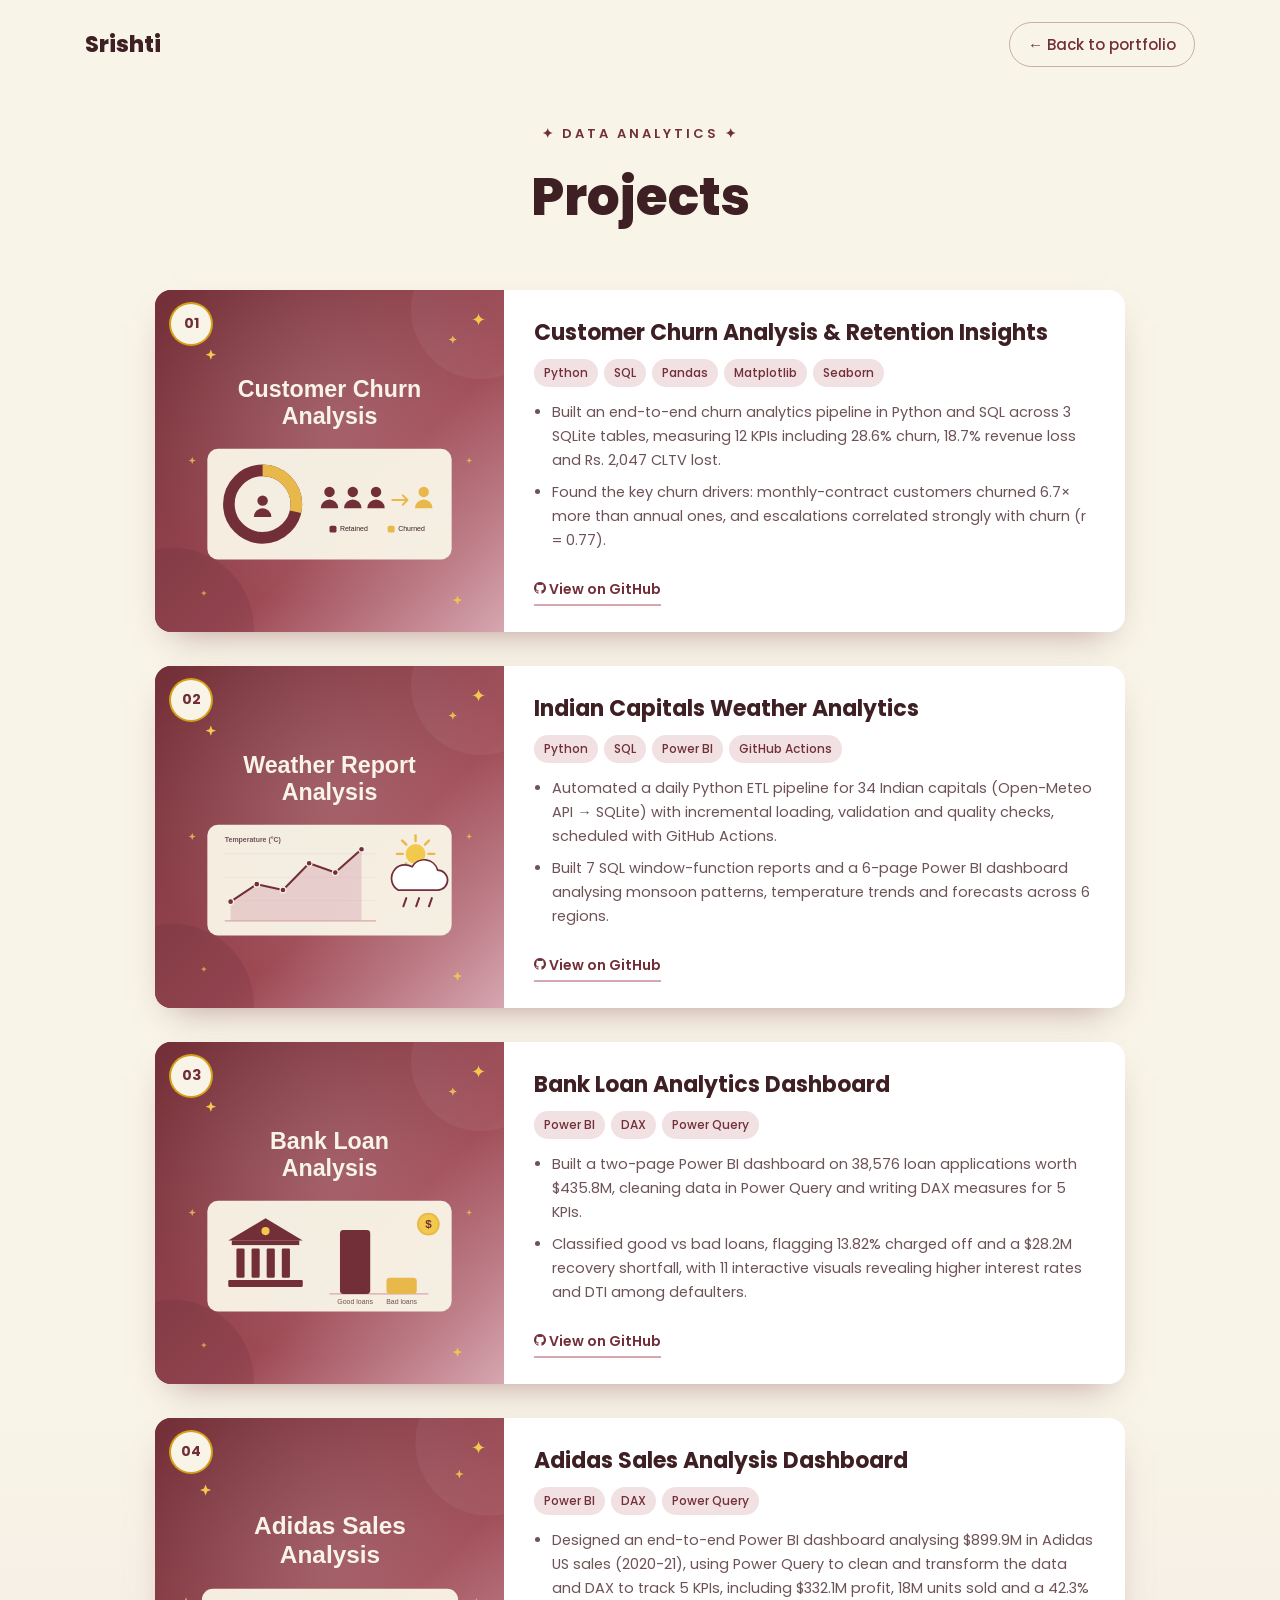
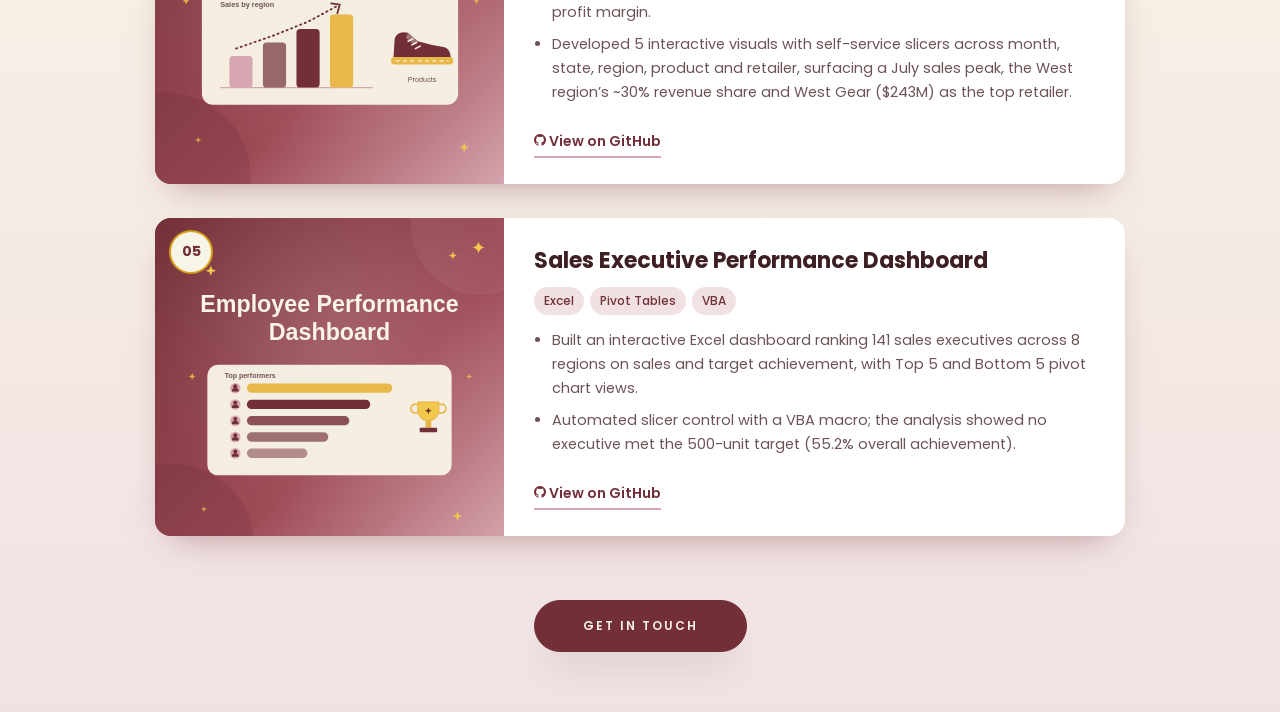
==== projects.html @ a978817a "Initial Commit" ====
<!DOCTYPE html>
<html lang="en">
  <head>
    <title>Projects | Srishti</title>
    <meta charset="utf-8">
    <meta name="viewport" content="width=device-width, initial-scale=1, shrink-to-fit=no">
    <link href="https://fonts.googleapis.com/css?family=Poppins:300,400,500,600,700,800" rel="stylesheet">
    <link rel="stylesheet" href="css/icomoon.css">
    <link rel="stylesheet" href="css/style.css">
    <link rel="stylesheet" href="css/projects.css">
  </head>
  <body>

    <!-- Arrival magic: a burgundy swirl that shrinks away as the page appears -->
    <div class="arrive-overlay" aria-hidden="true"><span>&#10022;</span></div>

    <header class="pj-header">
      <div class="container d-flex align-items-center justify-content-between">
        <a class="pj-brand" href="index.html">Srishti</a>
        <a class="pj-back" href="index.html#project-section">&larr; Back to portfolio</a>
      </div>
    </header>

    <main>
      <section class="pj-intro container text-center">
        <span class="pj-kicker">&#10022; Data Analytics &#10022;</span>
        <h1>Projects</h1>
      </section>

      <section class="pj-list container" aria-label="Projects">

        <!-- Project 1 -->
        <article class="pj-card">
          <div class="pj-media">
            <span class="pj-num">01</span>
            <img src="images/project-customer-churn-analysis.svg" alt="Customer Churn Analysis">
          </div>
          <div class="pj-body">
            <h2><a href="https://github.com/srishti-portfolio/churn-analysis" target="_blank" rel="noopener">Customer Churn Analysis &amp; Retention Insights</a></h2>
            <div class="pj-tags"><span>Python</span><span>SQL</span><span>Pandas</span><span>Matplotlib</span><span>Seaborn</span></div>
            <ul>
              <li>Built an end-to-end churn analytics pipeline in Python and SQL across 3 SQLite tables, measuring 12 KPIs including 28.6% churn, 18.7% revenue loss and Rs. 2,047 CLTV lost.</li>
              <li>Found the key churn drivers: monthly-contract customers churned 6.7&times; more than annual ones, and escalations correlated strongly with churn (r = 0.77).</li>
            </ul>
            <a class="pj-link" href="https://github.com/srishti-portfolio/churn-analysis" target="_blank" rel="noopener"><span class="icon-github"></span> View on GitHub</a>
          </div>
        </article>

        <!-- Project 2 -->
        <article class="pj-card">
          <div class="pj-media">
            <span class="pj-num">02</span>
            <img src="images/project-weather-report-analysis.svg" alt="Weather Report Analysis">
          </div>
          <div class="pj-body">
            <h2><a href="#" target="_blank" rel="noopener" data-todo-link>Indian Capitals Weather Analytics</a></h2>
            <div class="pj-tags"><span>Python</span><span>SQL</span><span>Power BI</span><span>GitHub Actions</span></div>
            <ul>
              <li>Automated a daily Python ETL pipeline for 34 Indian capitals (Open-Meteo API &rarr; SQLite) with incremental loading, validation and quality checks, scheduled with GitHub Actions.</li>
              <li>Built 7 SQL window-function reports and a 6-page Power BI dashboard analysing monsoon patterns, temperature trends and forecasts across 6 regions.</li>
            </ul>
            <a class="pj-link" href="https://github.com/srishti-portfolio/weather-analysis-dashboard" target="_blank" rel="noopener" data-todo-link><span class="icon-github"></span> View on GitHub</a>
          </div>
        </article>

        <!-- Project 3 -->
        <article class="pj-card">
          <div class="pj-media">
            <span class="pj-num">03</span>
            <img src="images/project-bank-loan-analysis.svg" alt="Bank Loan Analysis">
          </div>
          <div class="pj-body">
            <h2><a href="#" target="_blank" rel="noopener" data-todo-link>Bank Loan Analytics Dashboard</a></h2>
            <div class="pj-tags"><span>Power BI</span><span>DAX</span><span>Power Query</span></div>
            <ul>
              <li>Built a two-page Power BI dashboard on 38,576 loan applications worth $435.8M, cleaning data in Power Query and writing DAX measures for 5 KPIs.</li>
              <li>Classified good vs bad loans, flagging 13.82% charged off and a $28.2M recovery shortfall, with 11 interactive visuals revealing higher interest rates and DTI among defaulters.</li>
            </ul>
            <a class="pj-link" href="https://github.com/srishti-portfolio/bank-loan-analytics-dashboard" target="_blank" rel="noopener" data-todo-link><span class="icon-github"></span> View on GitHub</a>
          </div>
        </article>

        <!-- Project 4 -->
        <article class="pj-card">
          <div class="pj-media">
            <span class="pj-num">04</span>
            <img src="images/project-adidas-sales-analysis.svg" alt="Adidas Sales Analysis">
          </div>
          <div class="pj-body">
            <h2><a href="#" target="_blank" rel="noopener" data-todo-link>Adidas Sales Analysis Dashboard</a></h2>
            <div class="pj-tags"><span>Power BI</span><span>DAX</span><span>Power Query</span></div>
            <ul>
              <li>Designed an end-to-end Power BI dashboard analysing $899.9M in Adidas US sales (2020-21), using Power Query to clean and transform the data and DAX to track 5 KPIs, including $332.1M profit, 18M units sold and a 42.3% profit margin.</li>
              <li>Developed 5 interactive visuals with self-service slicers across month, state, region, product and retailer, surfacing a July sales peak, the West region’s ~30% revenue share and West Gear ($243M) as the top retailer.</li>
            </ul>
            <a class="pj-link" href="https://github.com/srishti-portfolio/adidas-sales-analysis-dashboard" target="_blank" rel="noopener" data-todo-link><span class="icon-github"></span> View on GitHub</a>
          </div>
        </article>

        <!-- Project 5 -->
        <article class="pj-card">
          <div class="pj-media">
            <span class="pj-num">05</span>
            <img src="images/project-employee-performance-analysis.svg" alt="Employee Performance Dashboard">
          </div>
          <div class="pj-body">
            <h2><a href="#" target="_blank" rel="noopener" data-todo-link>Sales Executive Performance Dashboard</a></h2>
            <div class="pj-tags"><span>Excel</span><span>Pivot Tables</span><span>VBA</span></div>
            <ul>
              <li>Built an interactive Excel dashboard ranking 141 sales executives across 8 regions on sales and target achievement, with Top 5 and Bottom 5 pivot chart views.</li>
              <li>Automated slicer control with a VBA macro; the analysis showed no executive met the 500-unit target (55.2% overall achievement).</li>
            </ul>
            <a class="pj-link" href="https://github.com/srishti-portfolio/hr-sales-analysis-dashboard" target="_blank" rel="noopener" data-todo-link><span class="icon-github"></span> View on GitHub</a>
          </div>
        </article>

      </section>

      <section class="pj-outro container text-center">
        <a class="btn btn-primary py-3 px-5" href="index.html#contact-section">Get in touch</a>
      </section>
    </main>

    <script src="js/witch-sparkles.js"></script>
    <script>
      document.querySelectorAll("[data-todo-link]").forEach(function (a) {
        a.addEventListener("click", function (e) {
          if (a.getAttribute("href") === "#") e.preventDefault();
        });
      });
    </script>
  </body>
</html>
---- css/icomoon.css ----
@font-face {
  font-family: 'icomoon';
  src:  url('../fonts/icomoon/icomoon.eot?6tt51o');
  src:  url('../fonts/icomoon/icomoon.eot?6tt51o#iefix') format('embedded-opentype'),
    url('../fonts/icomoon/icomoon.ttf?6tt51o') format('truetype'),
    url('../fonts/icomoon/icomoon.woff?6tt51o') format('woff'),
    url('../fonts/icomoon/icomoon.svg?6tt51o#icomoon') format('svg');
  font-weight: normal;
  font-style: normal;
}

[class^="icon-"], [class*=" icon-"] {
  /* use !important to prevent issues with browser extensions that change fonts */
  font-family: 'icomoon' !important;
  speak: none;
  font-style: normal;
  font-weight: normal;
  font-variant: normal;
  text-transform: none;
  line-height: 1;

  /* Better Font Rendering =========== */
  -webkit-font-smoothing: antialiased;
  -moz-osx-font-smoothing: grayscale;
}

.icon-asterisk:before {
  content: "\f069";
}
.icon-plus:before {
  content: "\f067";
}
.icon-question:before {
  content: "\f128";
}
.icon-minus:before {
  content: "\f068";
}
.icon-glass:before {
  content: "\f000";
}
.icon-music:before {
  content: "\f001";
}
.icon-search:before {
  content: "\f002";
}
.icon-envelope-o:before {
  content: "\f003";
}
.icon-heart:before {
  content: "\f004";
}
.icon-star:before {
  content: "\f005";
}
.icon-star-o:before {
  content: "\f006";
}
.icon-user:before {
  content: "\f007";
}
.icon-film:before {
  content: "\f008";
}
.icon-th-large:before {
  content: "\f009";
}
.icon-th:before {
  content: "\f00a";
}
.icon-th-list:before {
  content: "\f00b";
}
.icon-check:before {
  content: "\f00c";
}
.icon-close:before {
  content: "\f00d";
}
.icon-remove:before {
  content: "\f00d";
}
.icon-times:before {
  content: "\f00d";
}
.icon-search-plus:before {
  content: "\f00e";
}
.icon-search-minus:before {
  content: "\f010";
}
.icon-power-off:before {
  content: "\f011";
}
.icon-signal:before {
  content: "\f012";
}
.icon-cog:before {
  content: "\f013";
}
.icon-gear:before {
  content: "\f013";
}
.icon-trash-o:before {
  content: "\f014";
}
.icon-home:before {
  content: "\f015";
}
.icon-file-o:before {
  content: "\f016";
}
.icon-clock-o:before {
  content: "\f017";
}
.icon-road:before {
  content: "\f018";
}
.icon-download:before {
  content: "\f019";
}
.icon-arrow-circle-o-down:before {
  content: "\f01a";
}
.icon-arrow-circle-o-up:before {
  content: "\f01b";
}
.icon-inbox:before {
  content: "\f01c";
}
.icon-play-circle-o:before {
  content: "\f01d";
}
.icon-repeat:before {
  content: "\f01e";
}
.icon-rotate-right:before {
  content: "\f01e";
}
.icon-refresh:before {
  content: "\f021";
}
.icon-list-alt:before {
  content: "\f022";
}
.icon-lock:before {
  content: "\f023";
}
.icon-flag:before {
  content: "\f024";
}
.icon-headphones:before {
  content: "\f025";
}
.icon-volume-off:before {
  content: "\f026";
}
.icon-volume-down:before {
  content: "\f027";
}
.icon-volume-up:before {
  content: "\f028";
}
.icon-qrcode:before {
  content: "\f029";
}
.icon-barcode:before {
  content: "\f02a";
}
.icon-tag:before {
  content: "\f02b";
}
.icon-tags:before {
  content: "\f02c";
}
.icon-book:before {
  content: "\f02d";
}
.icon-bookmark:before {
  content: "\f02e";
}
.icon-print:before {
  content: "\f02f";
}
.icon-camera:before {
  content: "\f030";
}
.icon-font:before {
  content: "\f031";
}
.icon-bold:before {
  content: "\f032";
}
.icon-italic:before {
  content: "\f033";
}
.icon-text-height:before {
  content: "\f034";
}
.icon-text-width:before {
  content: "\f035";
}
.icon-align-left:before {
  content: "\f036";
}
.icon-align-center:before {
  content: "\f037";
}
.icon-align-right:before {
  content: "\f038";
}
.icon-align-justify:before {
  content: "\f039";
}
.icon-list:before {
  content: "\f03a";
}
.icon-dedent:before {
  content: "\f03b";
}
.icon-outdent:before {
  content: "\f03b";
}
.icon-indent:before {
  content: "\f03c";
}
.icon-video-camera:before {
  content: "\f03d";
}
.icon-image:before {
  content: "\f03e";
}
.icon-photo:before {
  content: "\f03e";
}
.icon-picture-o:before {
  content: "\f03e";
}
.icon-pencil:before {
  content: "\f040";
}
.icon-map-marker:before {
  content: "\f041";
}
.icon-adjust:before {
  content: "\f042";
}
.icon-tint:before {
  content: "\f043";
}
.icon-edit:before {
  content: "\f044";
}
.icon-pencil-square-o:before {
  content: "\f044";
}
.icon-share-square-o:before {
  content: "\f045";
}
.icon-check-square-o:before {
  content: "\f046";
}
.icon-arrows:before {
  content: "\f047";
}
.icon-step-backward:before {
  content: "\f048";
}
.icon-fast-backward:before {
  content: "\f049";
}
.icon-backward:before {
  content: "\f04a";
}
.icon-play:before {
  content: "\f04b";
}
.icon-pause:before {
  content: "\f04c";
}
.icon-stop:before {
  content: "\f04d";
}
.icon-forward:before {
  content: "\f04e";
}
.icon-fast-forward:before {
  content: "\f050";
}
.icon-step-forward:before {
  content: "\f051";
}
.icon-eject:before {
  content: "\f052";
}
.icon-chevron-left:before {
  content: "\f053";
}
.icon-chevron-right:before {
  content: "\f054";
}
.icon-plus-circle:before {
  content: "\f055";
}
.icon-minus-circle:before {
  content: "\f056";
}
.icon-times-circle:before {
  content: "\f057";
}
.icon-check-circle:before {
  content: "\f058";
}
.icon-question-circle:before {
  content: "\f059";
}
.icon-info-circle:before {
  content: "\f05a";
}
.icon-crosshairs:before {
  content: "\f05b";
}
.icon-times-circle-o:before {
  content: "\f05c";
}
.icon-check-circle-o:before {
  content: "\f05d";
}
.icon-ban:before {
  content: "\f05e";
}
.icon-arrow-left:before {
  content: "\f060";
}
.icon-arrow-right:before {
  content: "\f061";
}
.icon-arrow-up:before {
  content: "\f062";
}
.icon-arrow-down:before {
  content: "\f063";
}
.icon-mail-forward:before {
  content: "\f064";
}
.icon-share:before {
  content: "\f064";
}
.icon-expand:before {
  content: "\f065";
}
.icon-compress:before {
  content: "\f066";
}
.icon-exclamation-circle:before {
  content: "\f06a";
}
.icon-gift:before {
  content: "\f06b";
}
.icon-leaf:before {
  content: "\f06c";
}
.icon-fire:before {
  content: "\f06d";
}
.icon-eye:before {
  content: "\f06e";
}
.icon-eye-slash:before {
  content: "\f070";
}
.icon-exclamation-triangle:before {
  content: "\f071";
}
.icon-warning:before {
  content: "\f071";
}
.icon-plane:before {
  content: "\f072";
}
.icon-calendar:before {
  content: "\f073";
}
.icon-random:before {
  content: "\f074";
}
.icon-comment:before {
  content: "\f075";
}
.icon-magnet:before {
  content: "\f076";
}
.icon-chevron-up:before {
  content: "\f077";
}
.icon-chevron-down:before {
  content: "\f078";
}
.icon-retweet:before {
  content: "\f079";
}
.icon-shopping-cart:before {
  content: "\f07a";
}
.icon-folder:before {
  content: "\f07b";
}
.icon-folder-open:before {
  content: "\f07c";
}
.icon-arrows-v:before {
  content: "\f07d";
}
.icon-arrows-h:before {
  content: "\f07e";
}
.icon-bar-chart:before {
  content: "\f080";
}
.icon-bar-chart-o:before {
  content: "\f080";
}
.icon-twitter-square:before {
  content: "\f081";
}
.icon-facebook-square:before {
  content: "\f082";
}
.icon-camera-retro:before {
  content: "\f083";
}
.icon-key:before {
  content: "\f084";
}
.icon-cogs:before {
  content: "\f085";
}
.icon-gears:before {
  content: "\f085";
}
.icon-comments:before {
  content: "\f086";
}
.icon-thumbs-o-up:before {
  content: "\f087";
}
.icon-thumbs-o-down:before {
  content: "\f088";
}
.icon-star-half:before {
  content: "\f089";
}
.icon-heart-o:before {
  content: "\f08a";
}
.icon-sign-out:before {
  content: "\f08b";
}
.icon-linkedin-square:before {
  content: "\f08c";
}
.icon-thumb-tack:before {
  content: "\f08d";
}
.icon-external-link:before {
  content: "\f08e";
}
.icon-sign-in:before {
  content: "\f090";
}
.icon-trophy:before {
  content: "\f091";
}
.icon-github-square:before {
  content: "\f092";
}
.icon-upload:before {
  content: "\f093";
}
.icon-lemon-o:before {
  content: "\f094";
}
.icon-phone:before {
  content: "\f095";
}
.icon-square-o:before {
  content: "\f096";
}
.icon-bookmark-o:before {
  content: "\f097";
}
.icon-phone-square:before {
  content: "\f098";
}
.icon-twitter:before {
  content: "\f099";
}
.icon-facebook:before {
  content: "\f09a";
}
.icon-facebook-f:before {
  content: "\f09a";
}
.icon-github:before {
  content: "\f09b";
}
.icon-unlock:before {
  content: "\f09c";
}
.icon-credit-card:before {
  content: "\f09d";
}
.icon-feed:before {
  content: "\f09e";
}
.icon-rss:before {
  content: "\f09e";
}
.icon-hdd-o:before {
  content: "\f0a0";
}
.icon-bullhorn:before {
  content: "\f0a1";
}
.icon-bell-o:before {
  content: "\f0a2";
}
.icon-certificate:before {
  content: "\f0a3";
}
.icon-hand-o-right:before {
  content: "\f0a4";
}
.icon-hand-o-left:before {
  content: "\f0a5";
}
.icon-hand-o-up:before {
  content: "\f0a6";
}
.icon-hand-o-down:before {
  content: "\f0a7";
}
.icon-arrow-circle-left:before {
  content: "\f0a8";
}
.icon-arrow-circle-right:before {
  content: "\f0a9";
}
.icon-arrow-circle-up:before {
  content: "\f0aa";
}
.icon-arrow-circle-down:before {
  content: "\f0ab";
}
.icon-globe:before {
  content: "\f0ac";
}
.icon-wrench:before {
  content: "\f0ad";
}
.icon-tasks:before {
  content: "\f0ae";
}
.icon-filter:before {
  content: "\f0b0";
}
.icon-briefcase:before {
  content: "\f0b1";
}
.icon-arrows-alt:before {
  content: "\f0b2";
}
.icon-group:before {
  content: "\f0c0";
}
.icon-users:before {
  content: "\f0c0";
}
.icon-chain:before {
  content: "\f0c1";
}
.icon-link:before {
  content: "\f0c1";
}
.icon-cloud:before {
  content: "\f0c2";
}
.icon-flask:before {
  content: "\f0c3";
}
.icon-cut:before {
  content: "\f0c4";
}
.icon-scissors:before {
  content: "\f0c4";
}
.icon-copy:before {
  content: "\f0c5";
}
.icon-files-o:before {
  content: "\f0c5";
}
.icon-paperclip:before {
  content: "\f0c6";
}
.icon-floppy-o:before {
  content: "\f0c7";
}
.icon-save:before {
  content: "\f0c7";
}
.icon-square:before {
  content: "\f0c8";
}
.icon-bars:before {
  content: "\f0c9";
}
.icon-navicon:before {
  content: "\f0c9";
}
.icon-reorder:before {
  content: "\f0c9";
}
.icon-list-ul:before {
  content: "\f0ca";
}
.icon-list-ol:before {
  content: "\f0cb";
}
.icon-strikethrough:before {
  content: "\f0cc";
}
.icon-underline:before {
  content: "\f0cd";
}
.icon-table:before {
  content: "\f0ce";
}
.icon-magic:before {
  content: "\f0d0";
}
.icon-truck:before {
  content: "\f0d1";
}
.icon-pinterest:before {
  content: "\f0d2";
}
.icon-pinterest-square:before {
  content: "\f0d3";
}
.icon-google-plus-square:before {
  content: "\f0d4";
}
.icon-google-plus:before {
  content: "\f0d5";
}
.icon-money:before {
  content: "\f0d6";
}
.icon-caret-down:before {
  content: "\f0d7";
}
.icon-caret-up:before {
  content: "\f0d8";
}
.icon-caret-left:before {
  content: "\f0d9";
}
.icon-caret-right:before {
  content: "\f0da";
}
.icon-columns:before {
  content: "\f0db";
}
.icon-sort:before {
  content: "\f0dc";
}
.icon-unsorted:before {
  content: "\f0dc";
}
.icon-sort-desc:before {
  content: "\f0dd";
}
.icon-sort-down:before {
  content: "\f0dd";
}
.icon-sort-asc:before {
  content: "\f0de";
}
.icon-sort-up:before {
  content: "\f0de";
}
.icon-envelope:before {
  content: "\f0e0";
}
.icon-linkedin:before {
  content: "\f0e1";
}
.icon-rotate-left:before {
  content: "\f0e2";
}
.icon-undo:before {
  content: "\f0e2";
}
.icon-gavel:before {
  content: "\f0e3";
}
.icon-legal:before {
  content: "\f0e3";
}
.icon-dashboard:before {
  content: "\f0e4";
}
.icon-tachometer:before {
  content: "\f0e4";
}
.icon-comment-o:before {
  content: "\f0e5";
}
.icon-comments-o:before {
  content: "\f0e6";
}
.icon-bolt:before {
  content: "\f0e7";
}
.icon-flash:before {
  content: "\f0e7";
}
.icon-sitemap:before {
  content: "\f0e8";
}
.icon-umbrella:before {
  content: "\f0e9";
}
.icon-clipboard:before {
  content: "\f0ea";
}
.icon-paste:before {
  content: "\f0ea";
}
.icon-lightbulb-o:before {
  content: "\f0eb";
}
.icon-exchange:before {
  content: "\f0ec";
}
.icon-cloud-download:before {
  content: "\f0ed";
}
.icon-cloud-upload:before {
  content: "\f0ee";
}
.icon-user-md:before {
  content: "\f0f0";
}
.icon-stethoscope:before {
  content: "\f0f1";
}
.icon-suitcase:before {
  content: "\f0f2";
}
.icon-bell:before {
  content: "\f0f3";
}
.icon-coffee:before {
  content: "\f0f4";
}
.icon-cutlery:before {
  content: "\f0f5";
}
.icon-file-text-o:before {
  content: "\f0f6";
}
.icon-building-o:before {
  content: "\f0f7";
}
.icon-hospital-o:before {
  content: "\f0f8";
}
.icon-ambulance:before {
  content: "\f0f9";
}
.icon-medkit:before {
  content: "\f0fa";
}
.icon-fighter-jet:before {
  content: "\f0fb";
}
.icon-beer:before {
  content: "\f0fc";
}
.icon-h-square:before {
  content: "\f0fd";
}
.icon-plus-square:before {
  content: "\f0fe";
}
.icon-angle-double-left:before {
  content: "\f100";
}
.icon-angle-double-right:before {
  content: "\f101";
}
.icon-angle-double-up:before {
  content: "\f102";
}
.icon-angle-double-down:before {
  content: "\f103";
}
.icon-angle-left:before {
  content: "\f104";
}
.icon-angle-right:before {
  content: "\f105";
}
.icon-angle-up:before {
  content: "\f106";
}
.icon-angle-down:before {
  content: "\f107";
}
.icon-desktop:before {
  content: "\f108";
}
.icon-laptop:before {
  content: "\f109";
}
.icon-tablet:before {
  content: "\f10a";
}
.icon-mobile:before {
  content: "\f10b";
}
.icon-mobile-phone:before {
  content: "\f10b";
}
.icon-circle-o:before {
  content: "\f10c";
}
.icon-quote-left:before {
  content: "\f10d";
}
.icon-quote-right:before {
  content: "\f10e";
}
.icon-spinner:before {
  content: "\f110";
}
.icon-circle:before {
  content: "\f111";
}
.icon-mail-reply:before {
  content: "\f112";
}
.icon-reply:before {
  content: "\f112";
}
.icon-github-alt:before {
  content: "\f113";
}
.icon-folder-o:before {
  content: "\f114";
}
.icon-folder-open-o:before {
  content: "\f115";
}
.icon-smile-o:before {
  content: "\f118";
}
.icon-frown-o:before {
  content: "\f119";
}
.icon-meh-o:before {
  content: "\f11a";
}
.icon-gamepad:before {
  content: "\f11b";
}
.icon-keyboard-o:before {
  content: "\f11c";
}
.icon-flag-o:before {
  content: "\f11d";
}
.icon-flag-checkered:before {
  content: "\f11e";
}
.icon-terminal:before {
  content: "\f120";
}
.icon-code:before {
  content: "\f121";
}
.icon-mail-reply-all:before {
  content: "\f122";
}
.icon-reply-all:before {
  content: "\f122";
}
.icon-star-half-empty:before {
  content: "\f123";
}
.icon-star-half-full:before {
  content: "\f123";
}
.icon-star-half-o:before {
  content: "\f123";
}
.icon-location-arrow:before {
  content: "\f124";
}
.icon-crop:before {
  content: "\f125";
}
.icon-code-fork:before {
  content: "\f126";
}
.icon-chain-broken:before {
  content: "\f127";
}
.icon-unlink:before {
  content: "\f127";
}
.icon-info:before {
  content: "\f129";
}
.icon-exclamation:before {
  content: "\f12a";
}
.icon-superscript:before {
  content: "\f12b";
}
.icon-subscript:before {
  content: "\f12c";
}
.icon-eraser:before {
  content: "\f12d";
}
.icon-puzzle-piece:before {
  content: "\f12e";
}
.icon-microphone:before {
  content: "\f130";
}
.icon-microphone-slash:before {
  content: "\f131";
}
.icon-shield:before {
  content: "\f132";
}
.icon-calendar-o:before {
  content: "\f133";
}
.icon-fire-extinguisher:before {
  content: "\f134";
}
.icon-rocket:before {
  content: "\f135";
}
.icon-maxcdn:before {
  content: "\f136";
}
.icon-chevron-circle-left:before {
  content: "\f137";
}
.icon-chevron-circle-right:before {
  content: "\f138";
}
.icon-chevron-circle-up:before {
  content: "\f139";
}
.icon-chevron-circle-down:before {
  content: "\f13a";
}
.icon-html5:before {
  content: "\f13b";
}
.icon-css3:before {
  content: "\f13c";
}
.icon-anchor:before {
  content: "\f13d";
}
.icon-unlock-alt:before {
  content: "\f13e";
}
.icon-bullseye:before {
  content: "\f140";
}
.icon-ellipsis-h:before {
  content: "\f141";
}
.icon-ellipsis-v:before {
  content: "\f142";
}
.icon-rss-square:before {
  content: "\f143";
}
.icon-play-circle:before {
  content: "\f144";
}
.icon-ticket:before {
  content: "\f145";
}
.icon-minus-square:before {
  content: "\f146";
}
.icon-minus-square-o:before {
  content: "\f147";
}
.icon-level-up:before {
  content: "\f148";
}
.icon-level-down:before {
  content: "\f149";
}
.icon-check-square:before {
  content: "\f14a";
}
.icon-pencil-square:before {
  content: "\f14b";
}
.icon-external-link-square:before {
  content: "\f14c";
}
.icon-share-square:before {
  content: "\f14d";
}
.icon-compass:before {
  content: "\f14e";
}
.icon-caret-square-o-down:before {
  content: "\f150";
}
.icon-toggle-down:before {
  content: "\f150";
}
.icon-caret-square-o-up:before {
  content: "\f151";
}
.icon-toggle-up:before {
  content: "\f151";
}
.icon-caret-square-o-right:before {
  content: "\f152";
}
.icon-toggle-right:before {
  content: "\f152";
}
.icon-eur:before {
  content: "\f153";
}
.icon-euro:before {
  content: "\f153";
}
.icon-gbp:before {
  content: "\f154";
}
.icon-dollar:before {
  content: "\f155";
}
.icon-usd:before {
  content: "\f155";
}
.icon-inr:before {
  content: "\f156";
}
.icon-rupee:before {
  content: "\f156";
}
.icon-cny:before {
  content: "\f157";
}
.icon-jpy:before {
  content: "\f157";
}
.icon-rmb:before {
  content: "\f157";
}
.icon-yen:before {
  content: "\f157";
}
.icon-rouble:before {
  content: "\f158";
}
.icon-rub:before {
  content: "\f158";
}
.icon-ruble:before {
  content: "\f158";
}
.icon-krw:before {
  content: "\f159";
}
.icon-won:before {
  content: "\f159";
}
.icon-bitcoin:before {
  content: "\f15a";
}
.icon-btc:before {
  content: "\f15a";
}
.icon-file:before {
  content: "\f15b";
}
.icon-file-text:before {
  content: "\f15c";
}
.icon-sort-alpha-asc:before {
  content: "\f15d";
}
.icon-sort-alpha-desc:before {
  content: "\f15e";
}
.icon-sort-amount-asc:before {
  content: "\f160";
}
.icon-sort-amount-desc:before {
  content: "\f161";
}
.icon-sort-numeric-asc:before {
  content: "\f162";
}
.icon-sort-numeric-desc:before {
  content: "\f163";
}
.icon-thumbs-up:before {
  content: "\f164";
}
.icon-thumbs-down:before {
  content: "\f165";
}
.icon-youtube-square:before {
  content: "\f166";
}
.icon-youtube:before {
  content: "\f167";
}
.icon-xing:before {
  content: "\f168";
}
.icon-xing-square:before {
  content: "\f169";
}
.icon-youtube-play:before {
  content: "\f16a";
}
.icon-dropbox:before {
  content: "\f16b";
}
.icon-stack-overflow:before {
  content: "\f16c";
}
.icon-instagram:before {
  content: "\f16d";
}
.icon-flickr:before {
  content: "\f16e";
}
.icon-adn:before {
  content: "\f170";
}
.icon-bitbucket:before {
  content: "\f171";
}
.icon-bitbucket-square:before {
  content: "\f172";
}
.icon-tumblr:before {
  content: "\f173";
}
.icon-tumblr-square:before {
  content: "\f174";
}
.icon-long-arrow-down:before {
  content: "\f175";
}
.icon-long-arrow-up:before {
  content: "\f176";
}
.icon-long-arrow-left:before {
  content: "\f177";
}
.icon-long-arrow-right:before {
  content: "\f178";
}
.icon-apple:before {
  content: "\f179";
}
.icon-windows:before {
  content: "\f17a";
}
.icon-android:before {
  content: "\f17b";
}
.icon-linux:before {
  content: "\f17c";
}
.icon-dribbble:before {
  content: "\f17d";
}
.icon-skype:before {
  content: "\f17e";
}
.icon-foursquare:before {
  content: "\f180";
}
.icon-trello:before {
  content: "\f181";
}
.icon-female:before {
  content: "\f182";
}
.icon-male:before {
  content: "\f183";
}
.icon-gittip:before {
  content: "\f184";
}
.icon-gratipay:before {
  content: "\f184";
}
.icon-sun-o:before {
  content: "\f185";
}
.icon-moon-o:before {
  content: "\f186";
}
.icon-archive:before {
  content: "\f187";
}
.icon-bug:before {
  content: "\f188";
}
.icon-vk:before {
  content: "\f189";
}
.icon-weibo:before {
  content: "\f18a";
}
.icon-renren:before {
  content: "\f18b";
}
.icon-pagelines:before {
  content: "\f18c";
}
.icon-stack-exchange:before {
  content: "\f18d";
}
.icon-arrow-circle-o-right:before {
  content: "\f18e";
}
.icon-arrow-circle-o-left:before {
  content: "\f190";
}
.icon-caret-square-o-left:before {
  content: "\f191";
}
.icon-toggle-left:before {
  content: "\f191";
}
.icon-dot-circle-o:before {
  content: "\f192";
}
.icon-wheelchair:before {
  content: "\f193";
}
.icon-vimeo-square:before {
  content: "\f194";
}
.icon-try:before {
  content: "\f195";
}
.icon-turkish-lira:before {
  content: "\f195";
}
.icon-plus-square-o:before {
  content: "\f196";
}
.icon-space-shuttle:before {
  content: "\f197";
}
.icon-slack:before {
  content: "\f198";
}
.icon-envelope-square:before {
  content: "\f199";
}
.icon-wordpress:before {
  content: "\f19a";
}
.icon-openid:before {
  content: "\f19b";
}
.icon-bank:before {
  content: "\f19c";
}
.icon-institution:before {
  content: "\f19c";
}
.icon-university:before {
  content: "\f19c";
}
.icon-graduation-cap:before {
  content: "\f19d";
}
.icon-mortar-board:before {
  content: "\f19d";
}
.icon-yahoo:before {
  content: "\f19e";
}
.icon-google:before {
  content: "\f1a0";
}
.icon-reddit:before {
  content: "\f1a1";
}
.icon-reddit-square:before {
  content: "\f1a2";
}
.icon-stumbleupon-circle:before {
  content: "\f1a3";
}
.icon-stumbleupon:before {
  content: "\f1a4";
}
.icon-delicious:before {
  content: "\f1a5";
}
.icon-digg:before {
  content: "\f1a6";
}
.icon-pied-piper-pp:before {
  content: "\f1a7";
}
.icon-pied-piper-alt:before {
  content: "\f1a8";
}
.icon-drupal:before {
  content: "\f1a9";
}
.icon-joomla:before {
  content: "\f1aa";
}
.icon-language:before {
  content: "\f1ab";
}
.icon-fax:before {
  content: "\f1ac";
}
.icon-building:before {
  content: "\f1ad";
}
.icon-child:before {
  content: "\f1ae";
}
.icon-paw:before {
  content: "\f1b0";
}
.icon-spoon:before {
  content: "\f1b1";
}
.icon-cube:before {
  content: "\f1b2";
}
.icon-cubes:before {
  content: "\f1b3";
}
.icon-behance:before {
  content: "\f1b4";
}
.icon-behance-square:before {
  content: "\f1b5";
}
.icon-steam:before {
  content: "\f1b6";
}
.icon-steam-square:before {
  content: "\f1b7";
}
.icon-recycle:before {
  content: "\f1b8";
}
.icon-automobile:before {
  content: "\f1b9";
}
.icon-car:before {
  content: "\f1b9";
}
.icon-cab:before {
  content: "\f1ba";
}
.icon-taxi:before {
  content: "\f1ba";
}
.icon-tree:before {
  content: "\f1bb";
}
.icon-spotify:before {
  content: "\f1bc";
}
.icon-deviantart:before {
  content: "\f1bd";
}
.icon-soundcloud:before {
  content: "\f1be";
}
.icon-database:before {
  content: "\f1c0";
}
.icon-file-pdf-o:before {
  content: "\f1c1";
}
.icon-file-word-o:before {
  content: "\f1c2";
}
.icon-file-excel-o:before {
  content: "\f1c3";
}
.icon-file-powerpoint-o:before {
  content: "\f1c4";
}
.icon-file-image-o:before {
  content: "\f1c5";
}
.icon-file-photo-o:before {
  content: "\f1c5";
}
.icon-file-picture-o:before {
  content: "\f1c5";
}
.icon-file-archive-o:before {
  content: "\f1c6";
}
.icon-file-zip-o:before {
  content: "\f1c6";
}
.icon-file-audio-o:before {
  content: "\f1c7";
}
.icon-file-sound-o:before {
  content: "\f1c7";
}
.icon-file-movie-o:before {
  content: "\f1c8";
}
.icon-file-video-o:before {
  content: "\f1c8";
}
.icon-file-code-o:before {
  content: "\f1c9";
}
.icon-vine:before {
  content: "\f1ca";
}
.icon-codepen:before {
  content: "\f1cb";
}
.icon-jsfiddle:before {
  content: "\f1cc";
}
.icon-life-bouy:before {
  content: "\f1cd";
}
.icon-life-buoy:before {
  content: "\f1cd";
}
.icon-life-ring:before {
  content: "\f1cd";
}
.icon-life-saver:before {
  content: "\f1cd";
}
.icon-support:before {
  content: "\f1cd";
}
.icon-circle-o-notch:before {
  content: "\f1ce";
}
.icon-ra:before {
  content: "\f1d0";
}
.icon-rebel:before {
  content: "\f1d0";
}
.icon-resistance:before {
  content: "\f1d0";
}
.icon-empire:before {
  content: "\f1d1";
}
.icon-ge:before {
  content: "\f1d1";
}
.icon-git-square:before {
  content: "\f1d2";
}
.icon-git:before {
  content: "\f1d3";
}
.icon-hacker-news:before {
  content: "\f1d4";
}
.icon-y-combinator-square:before {
  content: "\f1d4";
}
.icon-yc-square:before {
  content: "\f1d4";
}
.icon-tencent-weibo:before {
  content: "\f1d5";
}
.icon-qq:before {
  content: "\f1d6";
}
.icon-wechat:before {
  content: "\f1d7";
}
.icon-weixin:before {
  content: "\f1d7";
}
.icon-paper-plane:before {
  content: "\f1d8";
}
.icon-send:before {
  content: "\f1d8";
}
.icon-paper-plane-o:before {
  content: "\f1d9";
}
.icon-send-o:before {
  content: "\f1d9";
}
.icon-history:before {
  content: "\f1da";
}
.icon-circle-thin:before {
  content: "\f1db";
}
.icon-header:before {
  content: "\f1dc";
}
.icon-paragraph:before {
  content: "\f1dd";
}
.icon-sliders:before {
  content: "\f1de";
}
.icon-share-alt:before {
  content: "\f1e0";
}
.icon-share-alt-square:before {
  content: "\f1e1";
}
.icon-bomb:before {
  content: "\f1e2";
}
.icon-futbol-o:before {
  content: "\f1e3";
}
.icon-soccer-ball-o:before {
  content: "\f1e3";
}
.icon-tty:before {
  content: "\f1e4";
}
.icon-binoculars:before {
  content: "\f1e5";
}
.icon-plug:before {
  content: "\f1e6";
}
.icon-slideshare:before {
  content: "\f1e7";
}
.icon-twitch:before {
  content: "\f1e8";
}
.icon-yelp:before {
  content: "\f1e9";
}
.icon-newspaper-o:before {
  content: "\f1ea";
}
.icon-wifi:before {
  content: "\f1eb";
}
.icon-calculator:before {
  content: "\f1ec";
}
.icon-paypal:before {
  content: "\f1ed";
}
.icon-google-wallet:before {
  content: "\f1ee";
}
.icon-cc-visa:before {
  content: "\f1f0";
}
.icon-cc-mastercard:before {
  content: "\f1f1";
}
.icon-cc-discover:before {
  content: "\f1f2";
}
.icon-cc-amex:before {
  content: "\f1f3";
}
.icon-cc-paypal:before {
  content: "\f1f4";
}
.icon-cc-stripe:before {
  content: "\f1f5";
}
.icon-bell-slash:before {
  content: "\f1f6";
}
.icon-bell-slash-o:before {
  content: "\f1f7";
}
.icon-trash:before {
  content: "\f1f8";
}
.icon-copyright:before {
  content: "\f1f9";
}
.icon-at:before {
  content: "\f1fa";
}
.icon-eyedropper:before {
  content: "\f1fb";
}
.icon-paint-brush:before {
  content: "\f1fc";
}
.icon-birthday-cake:before {
  content: "\f1fd";
}
.icon-area-chart:before {
  content: "\f1fe";
}
.icon-pie-chart:before {
  content: "\f200";
}
.icon-line-chart:before {
  content: "\f201";
}
.icon-lastfm:before {
  content: "\f202";
}
.icon-lastfm-square:before {
  content: "\f203";
}
.icon-toggle-off:before {
  content: "\f204";
}
.icon-toggle-on:before {
  content: "\f205";
}
.icon-bicycle:before {
  content: "\f206";
}
.icon-bus:before {
  content: "\f207";
}
.icon-ioxhost:before {
  content: "\f208";
}
.icon-angellist:before {
  content: "\f209";
}
.icon-cc:before {
  content: "\f20a";
}
.icon-ils:before {
  content: "\f20b";
}
.icon-shekel:before {
  content: "\f20b";
}
.icon-sheqel:before {
  content: "\f20b";
}
.icon-meanpath:before {
  content: "\f20c";
}
.icon-buysellads:before {
  content: "\f20d";
}
.icon-connectdevelop:before {
  content: "\f20e";
}
.icon-dashcube:before {
  content: "\f210";
}
.icon-forumbee:before {
  content: "\f211";
}
.icon-leanpub:before {
  content: "\f212";
}
.icon-sellsy:before {
  content: "\f213";
}
.icon-shirtsinbulk:before {
  content: "\f214";
}
.icon-simplybuilt:before {
  content: "\f215";
}
.icon-skyatlas:before {
  content: "\f216";
}
.icon-cart-plus:before {
  content: "\f217";
}
.icon-cart-arrow-down:before {
  content: "\f218";
}
.icon-diamond:before {
  content: "\f219";
}
.icon-ship:before {
  content: "\f21a";
}
.icon-user-secret:before {
  content: "\f21b";
}
.icon-motorcycle:before {
  content: "\f21c";
}
.icon-street-view:before {
  content: "\f21d";
}
.icon-heartbeat:before {
  content: "\f21e";
}
.icon-venus:before {
  content: "\f221";
}
.icon-mars:before {
  content: "\f222";
}
.icon-mercury:before {
  content: "\f223";
}
.icon-intersex:before {
  content: "\f224";
}
.icon-transgender:before {
  content: "\f224";
}
.icon-transgender-alt:before {
  content: "\f225";
}
.icon-venus-double:before {
  content: "\f226";
}
.icon-mars-double:before {
  content: "\f227";
}
.icon-venus-mars:before {
  content: "\f228";
}
.icon-mars-stroke:before {
  content: "\f229";
}
.icon-mars-stroke-v:before {
  content: "\f22a";
}
.icon-mars-stroke-h:before {
  content: "\f22b";
}
.icon-neuter:before {
  content: "\f22c";
}
.icon-genderless:before {
  content: "\f22d";
}
.icon-facebook-official:before {
  content: "\f230";
}
.icon-pinterest-p:before {
  content: "\f231";
}
.icon-whatsapp:before {
  content: "\f232";
}
.icon-server:before {
  content: "\f233";
}
.icon-user-plus:before {
  content: "\f234";
}
.icon-user-times:before {
  content: "\f235";
}
.icon-bed:before {
  content: "\f236";
}
.icon-hotel:before {
  content: "\f236";
}
.icon-viacoin:before {
  content: "\f237";
}
.icon-train:before {
  content: "\f238";
}
.icon-subway:before {
  content: "\f239";
}
.icon-medium:before {
  content: "\f23a";
}
.icon-y-combinator:before {
  content: "\f23b";
}
.icon-yc:before {
  content: "\f23b";
}
.icon-optin-monster:before {
  content: "\f23c";
}
.icon-opencart:before {
  content: "\f23d";
}
.icon-expeditedssl:before {
  content: "\f23e";
}
.icon-battery:before {
  content: "\f240";
}
.icon-battery-4:before {
  content: "\f240";
}
.icon-battery-full:before {
  content: "\f240";
}
.icon-battery-3:before {
  content: "\f241";
}
.icon-battery-three-quarters:before {
  content: "\f241";
}
.icon-battery-2:before {
  content: "\f242";
}
.icon-battery-half:before {
  content: "\f242";
}
.icon-battery-1:before {
  content: "\f243";
}
.icon-battery-quarter:before {
  content: "\f243";
}
.icon-battery-0:before {
  content: "\f244";
}
.icon-battery-empty:before {
  content: "\f244";
}
.icon-mouse-pointer:before {
  content: "\f245";
}
.icon-i-cursor:before {
  content: "\f246";
}
.icon-object-group:before {
  content: "\f247";
}
.icon-object-ungroup:before {
  content: "\f248";
}
.icon-sticky-note:before {
  content: "\f249";
}
.icon-sticky-note-o:before {
  content: "\f24a";
}
.icon-cc-jcb:before {
  content: "\f24b";
}
.icon-cc-diners-club:before {
  content: "\f24c";
}
.icon-clone:before {
  content: "\f24d";
}
.icon-balance-scale:before {
  content: "\f24e";
}
.icon-hourglass-o:before {
  content: "\f250";
}
.icon-hourglass-1:before {
  content: "\f251";
}
.icon-hourglass-start:before {
  content: "\f251";
}
.icon-hourglass-2:before {
  content: "\f252";
}
.icon-hourglass-half:before {
  content: "\f252";
}
.icon-hourglass-3:before {
  content: "\f253";
}
.icon-hourglass-end:before {
  content: "\f253";
}
.icon-hourglass:before {
  content: "\f254";
}
.icon-hand-grab-o:before {
  content: "\f255";
}
.icon-hand-rock-o:before {
  content: "\f255";
}
.icon-hand-paper-o:before {
  content: "\f256";
}
.icon-hand-stop-o:before {
  content: "\f256";
}
.icon-hand-scissors-o:before {
  content: "\f257";
}
.icon-hand-lizard-o:before {
  content: "\f258";
}
.icon-hand-spock-o:before {
  content: "\f259";
}
.icon-hand-pointer-o:before {
  content: "\f25a";
}
.icon-hand-peace-o:before {
  content: "\f25b";
}
.icon-trademark:before {
  content: "\f25c";
}
.icon-registered:before {
  content: "\f25d";
}
.icon-creative-commons:before {
  content: "\f25e";
}
.icon-gg:before {
  content: "\f260";
}
.icon-gg-circle:before {
  content: "\f261";
}
.icon-tripadvisor:before {
  content: "\f262";
}
.icon-odnoklassniki:before {
  content: "\f263";
}
.icon-odnoklassniki-square:before {
  content: "\f264";
}
.icon-get-pocket:before {
  content: "\f265";
}
.icon-wikipedia-w:before {
  content: "\f266";
}
.icon-safari:before {
  content: "\f267";
}
.icon-chrome:before {
  content: "\f268";
}
.icon-firefox:before {
  content: "\f269";
}
.icon-opera:before {
  content: "\f26a";
}
.icon-internet-explorer:before {
  content: "\f26b";
}
.icon-television:before {
  content: "\f26c";
}
.icon-tv:before {
  content: "\f26c";
}
.icon-contao:before {
  content: "\f26d";
}
.icon-500px:before {
  content: "\f26e";
}
.icon-amazon:before {
  content: "\f270";
}
.icon-calendar-plus-o:before {
  content: "\f271";
}
.icon-calendar-minus-o:before {
  content: "\f272";
}
.icon-calendar-times-o:before {
  content: "\f273";
}
.icon-calendar-check-o:before {
  content: "\f274";
}
.icon-industry:before {
  content: "\f275";
}
.icon-map-pin:before {
  content: "\f276";
}
.icon-map-signs:before {
  content: "\f277";
}
.icon-map-o:before {
  content: "\f278";
}
.icon-map:before {
  content: "\f279";
}
.icon-commenting:before {
  content: "\f27a";
}
.icon-commenting-o:before {
  content: "\f27b";
}
.icon-houzz:before {
  content: "\f27c";
}
.icon-vimeo:before {
  content: "\f27d";
}
.icon-black-tie:before {
  content: "\f27e";
}
.icon-fonticons:before {
  content: "\f280";
}
.icon-reddit-alien:before {
  content: "\f281";
}
.icon-edge:before {
  content: "\f282";
}
.icon-credit-card-alt:before {
  content: "\f283";
}
.icon-codiepie:before {
  content: "\f284";
}
.icon-modx:before {
  content: "\f285";
}
.icon-fort-awesome:before {
  content: "\f286";
}
.icon-usb:before {
  content: "\f287";
}
.icon-product-hunt:before {
  content: "\f288";
}
.icon-mixcloud:before {
  content: "\f289";
}
.icon-scribd:before {
  content: "\f28a";
}
.icon-pause-circle:before {
  content: "\f28b";
}
.icon-pause-circle-o:before {
  content: "\f28c";
}
.icon-stop-circle:before {
  content: "\f28d";
}
.icon-stop-circle-o:before {
  content: "\f28e";
}
.icon-shopping-bag:before {
  content: "\f290";
}
.icon-shopping-basket:before {
  content: "\f291";
}
.icon-hashtag:before {
  content: "\f292";
}
.icon-bluetooth:before {
  content: "\f293";
}
.icon-bluetooth-b:before {
  content: "\f294";
}
.icon-percent:before {
  content: "\f295";
}
.icon-gitlab:before {
  content: "\f296";
}
.icon-wpbeginner:before {
  content: "\f297";
}
.icon-wpforms:before {
  content: "\f298";
}
.icon-envira:before {
  content: "\f299";
}
.icon-universal-access:before {
  content: "\f29a";
}
.icon-wheelchair-alt:before {
  content: "\f29b";
}
.icon-question-circle-o:before {
  content: "\f29c";
}
.icon-blind:before {
  content: "\f29d";
}
.icon-audio-description:before {
  content: "\f29e";
}
.icon-volume-control-phone:before {
  content: "\f2a0";
}
.icon-braille:before {
  content: "\f2a1";
}
.icon-assistive-listening-systems:before {
  content: "\f2a2";
}
.icon-american-sign-language-interpreting:before {
  content: "\f2a3";
}
.icon-asl-interpreting:before {
  content: "\f2a3";
}
.icon-deaf:before {
  content: "\f2a4";
}
.icon-deafness:before {
  content: "\f2a4";
}
.icon-hard-of-hearing:before {
  content: "\f2a4";
}
.icon-glide:before {
  content: "\f2a5";
}
.icon-glide-g:before {
  content: "\f2a6";
}
.icon-sign-language:before {
  content: "\f2a7";
}
.icon-signing:before {
  content: "\f2a7";
}
.icon-low-vision:before {
  content: "\f2a8";
}
.icon-viadeo:before {
  content: "\f2a9";
}
.icon-viadeo-square:before {
  content: "\f2aa";
}
.icon-snapchat:before {
  content: "\f2ab";
}
.icon-snapchat-ghost:before {
  content: "\f2ac";
}
.icon-snapchat-square:before {
  content: "\f2ad";
}
.icon-pied-piper:before {
  content: "\f2ae";
}
.icon-first-order:before {
  content: "\f2b0";
}
.icon-yoast:before {
  content: "\f2b1";
}
.icon-themeisle:before {
  content: "\f2b2";
}
.icon-google-plus-circle:before {
  content: "\f2b3";
}
.icon-google-plus-official:before {
  content: "\f2b3";
}
.icon-fa:before {
  content: "\f2b4";
}
.icon-font-awesome:before {
  content: "\f2b4";
}
.icon-handshake-o:before {
  content: "\f2b5";
}
.icon-envelope-open:before {
  content: "\f2b6";
}
.icon-envelope-open-o:before {
  content: "\f2b7";
}
.icon-linode:before {
  content: "\f2b8";
}
.icon-address-book:before {
  content: "\f2b9";
}
.icon-address-book-o:before {
  content: "\f2ba";
}
.icon-address-card:before {
  content: "\f2bb";
}
.icon-vcard:before {
  content: "\f2bb";
}
.icon-address-card-o:before {
  content: "\f2bc";
}
.icon-vcard-o:before {
  content: "\f2bc";
}
.icon-user-circle:before {
  content: "\f2bd";
}
.icon-user-circle-o:before {
  content: "\f2be";
}
.icon-user-o:before {
  content: "\f2c0";
}
.icon-id-badge:before {
  content: "\f2c1";
}
.icon-drivers-license:before {
  content: "\f2c2";
}
.icon-id-card:before {
  content: "\f2c2";
}
.icon-drivers-license-o:before {
  content: "\f2c3";
}
.icon-id-card-o:before {
  content: "\f2c3";
}
.icon-quora:before {
  content: "\f2c4";
}
.icon-free-code-camp:before {
  content: "\f2c5";
}
.icon-telegram:before {
  content: "\f2c6";
}
.icon-thermometer:before {
  content: "\f2c7";
}
.icon-thermometer-4:before {
  content: "\f2c7";
}
.icon-thermometer-full:before {
  content: "\f2c7";
}
.icon-thermometer-3:before {
  content: "\f2c8";
}
.icon-thermometer-three-quarters:before {
  content: "\f2c8";
}
.icon-thermometer-2:before {
  content: "\f2c9";
}
.icon-thermometer-half:before {
  content: "\f2c9";
}
.icon-thermometer-1:before {
  content: "\f2ca";
}
.icon-thermometer-quarter:before {
  content: "\f2ca";
}
.icon-thermometer-0:before {
  content: "\f2cb";
}
.icon-thermometer-empty:before {
  content: "\f2cb";
}
.icon-shower:before {
  content: "\f2cc";
}
.icon-bath:before {
  content: "\f2cd";
}
.icon-bathtub:before {
  content: "\f2cd";
}
.icon-s15:before {
  content: "\f2cd";
}
.icon-podcast:before {
  content: "\f2ce";
}
.icon-window-maximize:before {
  content: "\f2d0";
}
.icon-window-minimize:before {
  content: "\f2d1";
}
.icon-window-restore:before {
  content: "\f2d2";
}
.icon-times-rectangle:before {
  content: "\f2d3";
}
.icon-window-close:before {
  content: "\f2d3";
}
.icon-times-rectangle-o:before {
  content: "\f2d4";
}
.icon-window-close-o:before {
  content: "\f2d4";
}
.icon-bandcamp:before {
  content: "\f2d5";
}
.icon-grav:before {
  content: "\f2d6";
}
.icon-etsy:before {
  content: "\f2d7";
}
.icon-imdb:before {
  content: "\f2d8";
}
.icon-ravelry:before {
  content: "\f2d9";
}
.icon-eercast:before {
  content: "\f2da";
}
.icon-microchip:before {
  content: "\f2db";
}
.icon-snowflake-o:before {
  content: "\f2dc";
}
.icon-superpowers:before {
  content: "\f2dd";
}
.icon-wpexplorer:before {
  content: "\f2de";
}
.icon-meetup:before {
  content: "\f2e0";
}
.icon-3d_rotation:before {
  content: "\e84d";
}
.icon-ac_unit:before {
  content: "\eb3b";
}
.icon-alarm:before {
  content: "\e855";
}
.icon-access_alarms:before {
  content: "\e191";
}
.icon-schedule:before {
  content: "\e8b5";
}
.icon-accessibility:before {
  content: "\e84e";
}
.icon-accessible:before {
  content: "\e914";
}
.icon-account_balance:before {
  content: "\e84f";
}
.icon-account_balance_wallet:before {
  content: "\e850";
}
.icon-account_box:before {
  content: "\e851";
}
.icon-account_circle:before {
  content: "\e853";
}
.icon-adb:before {
  content: "\e60e";
}
.icon-add:before {
  content: "\e145";
}
.icon-add_a_photo:before {
  content: "\e439";
}
.icon-alarm_add:before {
  content: "\e856";
}
.icon-add_alert:before {
  content: "\e003";
}
.icon-add_box:before {
  content: "\e146";
}
.icon-add_circle:before {
  content: "\e147";
}
.icon-control_point:before {
  content: "\e3ba";
}
.icon-add_location:before {
  content: "\e567";
}
.icon-add_shopping_cart:before {
  content: "\e854";
}
.icon-queue:before {
  content: "\e03c";
}
.icon-add_to_queue:before {
  content: "\e05c";
}
.icon-adjust2:before {
  content: "\e39e";
}
.icon-airline_seat_flat:before {
  content: "\e630";
}
.icon-airline_seat_flat_angled:before {
  content: "\e631";
}
.icon-airline_seat_individual_suite:before {
  content: "\e632";
}
.icon-airline_seat_legroom_extra:before {
  content: "\e633";
}
.icon-airline_seat_legroom_normal:before {
  content: "\e634";
}
.icon-airline_seat_legroom_reduced:before {
  content: "\e635";
}
.icon-airline_seat_recline_extra:before {
  content: "\e636";
}
.icon-airline_seat_recline_normal:before {
  content: "\e637";
}
.icon-flight:before {
  content: "\e539";
}
.icon-airplanemode_inactive:before {
  content: "\e194";
}
.icon-airplay:before {
  content: "\e055";
}
.icon-airport_shuttle:before {
  content: "\eb3c";
}
.icon-alarm_off:before {
  content: "\e857";
}
.icon-alarm_on:before {
  content: "\e858";
}
.icon-album:before {
  content: "\e019";
}
.icon-all_inclusive:before {
  content: "\eb3d";
}
.icon-all_out:before {
  content: "\e90b";
}
.icon-android2:before {
  content: "\e859";
}
.icon-announcement:before {
  content: "\e85a";
}
.icon-apps:before {
  content: "\e5c3";
}
.icon-archive2:before {
  content: "\e149";
}
.icon-arrow_back:before {
  content: "\e5c4";
}
.icon-arrow_downward:before {
  content: "\e5db";
}
.icon-arrow_drop_down:before {
  content: "\e5c5";
}
.icon-arrow_drop_down_circle:before {
  content: "\e5c6";
}
.icon-arrow_drop_up:before {
  content: "\e5c7";
}
.icon-arrow_forward:before {
  content: "\e5c8";
}
.icon-arrow_upward:before {
  content: "\e5d8";
}
.icon-art_track:before {
  content: "\e060";
}
.icon-aspect_ratio:before {
  content: "\e85b";
}
.icon-poll:before {
  content: "\e801";
}
.icon-assignment:before {
  content: "\e85d";
}
.icon-assignment_ind:before {
  content: "\e85e";
}
.icon-assignment_late:before {
  content: "\e85f";
}
.icon-assignment_return:before {
  content: "\e860";
}
.icon-assignment_returned:before {
  content: "\e861";
}
.icon-assignment_turned_in:before {
  content: "\e862";
}
.icon-assistant:before {
  content: "\e39f";
}
.icon-flag2:before {
  content: "\e153";
}
.icon-attach_file:before {
  content: "\e226";
}
.icon-attach_money:before {
  content: "\e227";
}
.icon-attachment:before {
  content: "\e2bc";
}
.icon-audiotrack:before {
  content: "\e3a1";
}
.icon-autorenew:before {
  content: "\e863";
}
.icon-av_timer:before {
  content: "\e01b";
}
.icon-backspace:before {
  content: "\e14a";
}
.icon-cloud_upload:before {
  content: "\e2c3";
}
.icon-battery_alert:before {
  content: "\e19c";
}
.icon-battery_charging_full:before {
  content: "\e1a3";
}
.icon-battery_std:before {
  content: "\e1a5";
}
.icon-battery_unknown:before {
  content: "\e1a6";
}
.icon-beach_access:before {
  content: "\eb3e";
}
.icon-beenhere:before {
  content: "\e52d";
}
.icon-block:before {
  content: "\e14b";
}
.icon-bluetooth2:before {
  content: "\e1a7";
}
.icon-bluetooth_searching:before {
  content: "\e1aa";
}
.icon-bluetooth_connected:before {
  content: "\e1a8";
}
.icon-bluetooth_disabled:before {
  content: "\e1a9";
}
.icon-blur_circular:before {
  content: "\e3a2";
}
.icon-blur_linear:before {
  content: "\e3a3";
}
.icon-blur_off:before {
  content: "\e3a4";
}
.icon-blur_on:before {
  content: "\e3a5";
}
.icon-class:before {
  content: "\e86e";
}
.icon-turned_in:before {
  content: "\e8e6";
}
.icon-turned_in_not:before {
  content: "\e8e7";
}
.icon-border_all:before {
  content: "\e228";
}
.icon-border_bottom:before {
  content: "\e229";
}
.icon-border_clear:before {
  content: "\e22a";
}
.icon-border_color:before {
  content: "\e22b";
}
.icon-border_horizontal:before {
  content: "\e22c";
}
.icon-border_inner:before {
  content: "\e22d";
}
.icon-border_left:before {
  content: "\e22e";
}
.icon-border_outer:before {
  content: "\e22f";
}
.icon-border_right:before {
  content: "\e230";
}
.icon-border_style:before {
  content: "\e231";
}
.icon-border_top:before {
  content: "\e232";
}
.icon-border_vertical:before {
  content: "\e233";
}
.icon-branding_watermark:before {
  content: "\e06b";
}
.icon-brightness_1:before {
  content: "\e3a6";
}
.icon-brightness_2:before {
  content: "\e3a7";
}
.icon-brightness_3:before {
  content: "\e3a8";
}
.icon-brightness_4:before {
  content: "\e3a9";
}
.icon-brightness_low:before {
  content: "\e1ad";
}
.icon-brightness_medium:before {
  content: "\e1ae";
}
.icon-brightness_high:before {
  content: "\e1ac";
}
.icon-brightness_auto:before {
  content: "\e1ab";
}
.icon-broken_image:before {
  content: "\e3ad";
}
.icon-brush:before {
  content: "\e3ae";
}
.icon-bubble_chart:before {
  content: "\e6dd";
}
.icon-bug_report:before {
  content: "\e868";
}
.icon-build:before {
  content: "\e869";
}
.icon-burst_mode:before {
  content: "\e43c";
}
.icon-domain:before {
  content: "\e7ee";
}
.icon-business_center:before {
  content: "\eb3f";
}
.icon-cached:before {
  content: "\e86a";
}
.icon-cake:before {
  content: "\e7e9";
}
.icon-phone2:before {
  content: "\e0cd";
}
.icon-call_end:before {
  content: "\e0b1";
}
.icon-call_made:before {
  content: "\e0b2";
}
.icon-merge_type:before {
  content: "\e252";
}
.icon-call_missed:before {
  content: "\e0b4";
}
.icon-call_missed_outgoing:before {
  content: "\e0e4";
}
.icon-call_received:before {
  content: "\e0b5";
}
.icon-call_split:before {
  content: "\e0b6";
}
.icon-call_to_action:before {
  content: "\e06c";
}
.icon-camera2:before {
  content: "\e3af";
}
.icon-photo_camera:before {
  content: "\e412";
}
.icon-camera_enhance:before {
  content: "\e8fc";
}
.icon-camera_front:before {
  content: "\e3b1";
}
.icon-camera_rear:before {
  content: "\e3b2";
}
.icon-camera_roll:before {
  content: "\e3b3";
}
.icon-cancel:before {
  content: "\e5c9";
}
.icon-redeem:before {
  content: "\e8b1";
}
.icon-card_membership:before {
  content: "\e8f7";
}
.icon-card_travel:before {
  content: "\e8f8";
}
.icon-casino:before {
  content: "\eb40";
}
.icon-cast:before {
  content: "\e307";
}
.icon-cast_connected:before {
  content: "\e308";
}
.icon-center_focus_strong:before {
  content: "\e3b4";
}
.icon-center_focus_weak:before {
  content: "\e3b5";
}
.icon-change_history:before {
  content: "\e86b";
}
.icon-chat:before {
  content: "\e0b7";
}
.icon-chat_bubble:before {
  content: "\e0ca";
}
.icon-chat_bubble_outline:before {
  content: "\e0cb";
}
.icon-check2:before {
  content: "\e5ca";
}
.icon-check_box:before {
  content: "\e834";
}
.icon-check_box_outline_blank:before {
  content: "\e835";
}
.icon-check_circle:before {
  content: "\e86c";
}
.icon-navigate_before:before {
  content: "\e408";
}
.icon-navigate_next:before {
  content: "\e409";
}
.icon-child_care:before {
  content: "\eb41";
}
.icon-child_friendly:before {
  content: "\eb42";
}
.icon-chrome_reader_mode:before {
  content: "\e86d";
}
.icon-close2:before {
  content: "\e5cd";
}
.icon-clear_all:before {
  content: "\e0b8";
}
.icon-closed_caption:before {
  content: "\e01c";
}
.icon-wb_cloudy:before {
  content: "\e42d";
}
.icon-cloud_circle:before {
  content: "\e2be";
}
.icon-cloud_done:before {
  content: "\e2bf";
}
.icon-cloud_download:before {
  content: "\e2c0";
}
.icon-cloud_off:before {
  content: "\e2c1";
}
.icon-cloud_queue:before {
  content: "\e2c2";
}
.icon-code2:before {
  content: "\e86f";
}
.icon-photo_library:before {
  content: "\e413";
}
.icon-collections_bookmark:before {
  content: "\e431";
}
.icon-palette:before {
  content: "\e40a";
}
.icon-colorize:before {
  content: "\e3b8";
}
.icon-comment2:before {
  content: "\e0b9";
}
.icon-compare:before {
  content: "\e3b9";
}
.icon-compare_arrows:before {
  content: "\e915";
}
.icon-laptop2:before {
  content: "\e31e";
}
.icon-confirmation_number:before {
  content: "\e638";
}
.icon-contact_mail:before {
  content: "\e0d0";
}
.icon-contact_phone:before {
  content: "\e0cf";
}
.icon-contacts:before {
  content: "\e0ba";
}
.icon-content_copy:before {
  content: "\e14d";
}
.icon-content_cut:before {
  content: "\e14e";
}
.icon-content_paste:before {
  content: "\e14f";
}
.icon-control_point_duplicate:before {
  content: "\e3bb";
}
.icon-copyright2:before {
  content: "\e90c";
}
.icon-mode_edit:before {
  content: "\e254";
}
.icon-create_new_folder:before {
  content: "\e2cc";
}
.icon-payment:before {
  content: "\e8a1";
}
.icon-crop2:before {
  content: "\e3be";
}
.icon-crop_16_9:before {
  content: "\e3bc";
}
.icon-crop_3_2:before {
  content: "\e3bd";
}
.icon-crop_landscape:before {
  content: "\e3c3";
}
.icon-crop_7_5:before {
  content: "\e3c0";
}
.icon-crop_din:before {
  content: "\e3c1";
}
.icon-crop_free:before {
  content: "\e3c2";
}
.icon-crop_original:before {
  content: "\e3c4";
}
.icon-crop_portrait:before {
  content: "\e3c5";
}
.icon-crop_rotate:before {
  content: "\e437";
}
.icon-crop_square:before {
  content: "\e3c6";
}
.icon-dashboard2:before {
  content: "\e871";
}
.icon-data_usage:before {
  content: "\e1af";
}
.icon-date_range:before {
  content: "\e916";
}
.icon-dehaze:before {
  content: "\e3c7";
}
.icon-delete:before {
  content: "\e872";
}
.icon-delete_forever:before {
  content: "\e92b";
}
.icon-delete_sweep:before {
  content: "\e16c";
}
.icon-description:before {
  content: "\e873";
}
.icon-desktop_mac:before {
  content: "\e30b";
}
.icon-desktop_windows:before {
  content: "\e30c";
}
.icon-details:before {
  content: "\e3c8";
}
.icon-developer_board:before {
  content: "\e30d";
}
.icon-developer_mode:before {
  content: "\e1b0";
}
.icon-device_hub:before {
  content: "\e335";
}
.icon-phonelink:before {
  content: "\e326";
}
.icon-devices_other:before {
  content: "\e337";
}
.icon-dialer_sip:before {
  content: "\e0bb";
}
.icon-dialpad:before {
  content: "\e0bc";
}
.icon-directions:before {
  content: "\e52e";
}
.icon-directions_bike:before {
  content: "\e52f";
}
.icon-directions_boat:before {
  content: "\e532";
}
.icon-directions_bus:before {
  content: "\e530";
}
.icon-directions_car:before {
  content: "\e531";
}
.icon-directions_railway:before {
  content: "\e534";
}
.icon-directions_run:before {
  content: "\e566";
}
.icon-directions_transit:before {
  content: "\e535";
}
.icon-directions_walk:before {
  content: "\e536";
}
.icon-disc_full:before {
  content: "\e610";
}
.icon-dns:before {
  content: "\e875";
}
.icon-not_interested:before {
  content: "\e033";
}
.icon-do_not_disturb_alt:before {
  content: "\e611";
}
.icon-do_not_disturb_off:before {
  content: "\e643";
}
.icon-remove_circle:before {
  content: "\e15c";
}
.icon-dock:before {
  content: "\e30e";
}
.icon-done:before {
  content: "\e876";
}
.icon-done_all:before {
  content: "\e877";
}
.icon-donut_large:before {
  content: "\e917";
}
.icon-donut_small:before {
  content: "\e918";
}
.icon-drafts:before {
  content: "\e151";
}
.icon-drag_handle:before {
  content: "\e25d";
}
.icon-time_to_leave:before {
  content: "\e62c";
}
.icon-dvr:before {
  content: "\e1b2";
}
.icon-edit_location:before {
  content: "\e568";
}
.icon-eject2:before {
  content: "\e8fb";
}
.icon-markunread:before {
  content: "\e159";
}
.icon-enhanced_encryption:before {
  content: "\e63f";
}
.icon-equalizer:before {
  content: "\e01d";
}
.icon-error:before {
  content: "\e000";
}
.icon-error_outline:before {
  content: "\e001";
}
.icon-euro_symbol:before {
  content: "\e926";
}
.icon-ev_station:before {
  content: "\e56d";
}
.icon-insert_invitation:before {
  content: "\e24f";
}
.icon-event_available:before {
  content: "\e614";
}
.icon-event_busy:before {
  content: "\e615";
}
.icon-event_note:before {
  content: "\e616";
}
.icon-event_seat:before {
  content: "\e903";
}
.icon-exit_to_app:before {
  content: "\e879";
}
.icon-expand_less:before {
  content: "\e5ce";
}
.icon-expand_more:before {
  content: "\e5cf";
}
.icon-explicit:before {
  content: "\e01e";
}
.icon-explore:before {
  content: "\e87a";
}
.icon-exposure:before {
  content: "\e3ca";
}
.icon-exposure_neg_1:before {
  content: "\e3cb";
}
.icon-exposure_neg_2:before {
  content: "\e3cc";
}
.icon-exposure_plus_1:before {
  content: "\e3cd";
}
.icon-exposure_plus_2:before {
  content: "\e3ce";
}
.icon-exposure_zero:before {
  content: "\e3cf";
}
.icon-extension:before {
  content: "\e87b";
}
.icon-face:before {
  content: "\e87c";
}
.icon-fast_forward:before {
  content: "\e01f";
}
.icon-fast_rewind:before {
  content: "\e020";
}
.icon-favorite:before {
  content: "\e87d";
}
.icon-favorite_border:before {
  content: "\e87e";
}
.icon-featured_play_list:before {
  content: "\e06d";
}
.icon-featured_video:before {
  content: "\e06e";
}
.icon-sms_failed:before {
  content: "\e626";
}
.icon-fiber_dvr:before {
  content: "\e05d";
}
.icon-fiber_manual_record:before {
  content: "\e061";
}
.icon-fiber_new:before {
  content: "\e05e";
}
.icon-fiber_pin:before {
  content: "\e06a";
}
.icon-fiber_smart_record:before {
  content: "\e062";
}
.icon-get_app:before {
  content: "\e884";
}
.icon-file_upload:before {
  content: "\e2c6";
}
.icon-filter2:before {
  content: "\e3d3";
}
.icon-filter_1:before {
  content: "\e3d0";
}
.icon-filter_2:before {
  content: "\e3d1";
}
.icon-filter_3:before {
  content: "\e3d2";
}
.icon-filter_4:before {
  content: "\e3d4";
}
.icon-filter_5:before {
  content: "\e3d5";
}
.icon-filter_6:before {
  content: "\e3d6";
}
.icon-filter_7:before {
  content: "\e3d7";
}
.icon-filter_8:before {
  content: "\e3d8";
}
.icon-filter_9:before {
  content: "\e3d9";
}
.icon-filter_9_plus:before {
  content: "\e3da";
}
.icon-filter_b_and_w:before {
  content: "\e3db";
}
.icon-filter_center_focus:before {
  content: "\e3dc";
}
.icon-filter_drama:before {
  content: "\e3dd";
}
.icon-filter_frames:before {
  content: "\e3de";
}
.icon-terrain:before {
  content: "\e564";
}
.icon-filter_list:before {
  content: "\e152";
}
.icon-filter_none:before {
  content: "\e3e0";
}
.icon-filter_tilt_shift:before {
  content: "\e3e2";
}
.icon-filter_vintage:before {
  content: "\e3e3";
}
.icon-find_in_page:before {
  content: "\e880";
}
.icon-find_replace:before {
  content: "\e881";
}
.icon-fingerprint:before {
  content: "\e90d";
}
.icon-first_page:before {
  content: "\e5dc";
}
.icon-fitness_center:before {
  content: "\eb43";
}
.icon-flare:before {
  content: "\e3e4";
}
.icon-flash_auto:before {
  content: "\e3e5";
}
.icon-flash_off:before {
  content: "\e3e6";
}
.icon-flash_on:before {
  content: "\e3e7";
}
.icon-flight_land:before {
  content: "\e904";
}
.icon-flight_takeoff:before {
  content: "\e905";
}
.icon-flip:before {
  content: "\e3e8";
}
.icon-flip_to_back:before {
  content: "\e882";
}
.icon-flip_to_front:before {
  content: "\e883";
}
.icon-folder2:before {
  content: "\e2c7";
}
.icon-folder_open:before {
  content: "\e2c8";
}
.icon-folder_shared:before {
  content: "\e2c9";
}
.icon-folder_special:before {
  content: "\e617";
}
.icon-font_download:before {
  content: "\e167";
}
.icon-format_align_center:before {
  content: "\e234";
}
.icon-format_align_justify:before {
  content: "\e235";
}
.icon-format_align_left:before {
  content: "\e236";
}
.icon-format_align_right:before {
  content: "\e237";
}
.icon-format_bold:before {
  content: "\e238";
}
.icon-format_clear:before {
  content: "\e239";
}
.icon-format_color_fill:before {
  content: "\e23a";
}
.icon-format_color_reset:before {
  content: "\e23b";
}
.icon-format_color_text:before {
  content: "\e23c";
}
.icon-format_indent_decrease:before {
  content: "\e23d";
}
.icon-format_indent_increase:before {
  content: "\e23e";
}
.icon-format_italic:before {
  content: "\e23f";
}
.icon-format_line_spacing:before {
  content: "\e240";
}
.icon-format_list_bulleted:before {
  content: "\e241";
}
.icon-format_list_numbered:before {
  content: "\e242";
}
.icon-format_paint:before {
  content: "\e243";
}
.icon-format_quote:before {
  content: "\e244";
}
.icon-format_shapes:before {
  content: "\e25e";
}
.icon-format_size:before {
  content: "\e245";
}
.icon-format_strikethrough:before {
  content: "\e246";
}
.icon-format_textdirection_l_to_r:before {
  content: "\e247";
}
.icon-format_textdirection_r_to_l:before {
  content: "\e248";
}
.icon-format_underlined:before {
  content: "\e249";
}
.icon-question_answer:before {
  content: "\e8af";
}
.icon-forward2:before {
  content: "\e154";
}
.icon-forward_10:before {
  content: "\e056";
}
.icon-forward_30:before {
  content: "\e057";
}
.icon-forward_5:before {
  content: "\e058";
}
.icon-free_breakfast:before {
  content: "\eb44";
}
.icon-fullscreen:before {
  content: "\e5d0";
}
.icon-fullscreen_exit:before {
  content: "\e5d1";
}
.icon-functions:before {
  content: "\e24a";
}
.icon-g_translate:before {
  content: "\e927";
}
.icon-games:before {
  content: "\e021";
}
.icon-gavel2:before {
  content: "\e90e";
}
.icon-gesture:before {
  content: "\e155";
}
.icon-gif:before {
  content: "\e908";
}
.icon-goat:before {
  content: "\e900";
}
.icon-golf_course:before {
  content: "\eb45";
}
.icon-my_location:before {
  content: "\e55c";
}
.icon-location_searching:before {
  content: "\e1b7";
}
.icon-location_disabled:before {
  content: "\e1b6";
}
.icon-star2:before {
  content: "\e838";
}
.icon-gradient:before {
  content: "\e3e9";
}
.icon-grain:before {
  content: "\e3ea";
}
.icon-graphic_eq:before {
  content: "\e1b8";
}
.icon-grid_off:before {
  content: "\e3eb";
}
.icon-grid_on:before {
  content: "\e3ec";
}
.icon-people:before {
  content: "\e7fb";
}
.icon-group_add:before {
  content: "\e7f0";
}
.icon-group_work:before {
  content: "\e886";
}
.icon-hd:before {
  content: "\e052";
}
.icon-hdr_off:before {
  content: "\e3ed";
}
.icon-hdr_on:before {
  content: "\e3ee";
}
.icon-hdr_strong:before {
  content: "\e3f1";
}
.icon-hdr_weak:before {
  content: "\e3f2";
}
.icon-headset:before {
  content: "\e310";
}
.icon-headset_mic:before {
  content: "\e311";
}
.icon-healing:before {
  content: "\e3f3";
}
.icon-hearing:before {
  content: "\e023";
}
.icon-help:before {
  content: "\e887";
}
.icon-help_outline:before {
  content: "\e8fd";
}
.icon-high_quality:before {
  content: "\e024";
}
.icon-highlight:before {
  content: "\e25f";
}
.icon-highlight_off:before {
  content: "\e888";
}
.icon-restore:before {
  content: "\e8b3";
}
.icon-home2:before {
  content: "\e88a";
}
.icon-hot_tub:before {
  content: "\eb46";
}
.icon-local_hotel:before {
  content: "\e549";
}
.icon-hourglass_empty:before {
  content: "\e88b";
}
.icon-hourglass_full:before {
  content: "\e88c";
}
.icon-http:before {
  content: "\e902";
}
.icon-lock2:before {
  content: "\e897";
}
.icon-photo2:before {
  content: "\e410";
}
.icon-image_aspect_ratio:before {
  content: "\e3f5";
}
.icon-import_contacts:before {
  content: "\e0e0";
}
.icon-import_export:before {
  content: "\e0c3";
}
.icon-important_devices:before {
  content: "\e912";
}
.icon-inbox2:before {
  content: "\e156";
}
.icon-indeterminate_check_box:before {
  content: "\e909";
}
.icon-info2:before {
  content: "\e88e";
}
.icon-info_outline:before {
  content: "\e88f";
}
.icon-input:before {
  content: "\e890";
}
.icon-insert_comment:before {
  content: "\e24c";
}
.icon-insert_drive_file:before {
  content: "\e24d";
}
.icon-tag_faces:before {
  content: "\e420";
}
.icon-link2:before {
  content: "\e157";
}
.icon-invert_colors:before {
  content: "\e891";
}
.icon-invert_colors_off:before {
  content: "\e0c4";
}
.icon-iso:before {
  content: "\e3f6";
}
.icon-keyboard:before {
  content: "\e312";
}
.icon-keyboard_arrow_down:before {
  content: "\e313";
}
.icon-keyboard_arrow_left:before {
  content: "\e314";
}
.icon-keyboard_arrow_right:before {
  content: "\e315";
}
.icon-keyboard_arrow_up:before {
  content: "\e316";
}
.icon-keyboard_backspace:before {
  content: "\e317";
}
.icon-keyboard_capslock:before {
  content: "\e318";
}
.icon-keyboard_hide:before {
  content: "\e31a";
}
.icon-keyboard_return:before {
  content: "\e31b";
}
.icon-keyboard_tab:before {
  content: "\e31c";
}
.icon-keyboard_voice:before {
  content: "\e31d";
}
.icon-kitchen:before {
  content: "\eb47";
}
.icon-label:before {
  content: "\e892";
}
.icon-label_outline:before {
  content: "\e893";
}
.icon-language2:before {
  content: "\e894";
}
.icon-laptop_chromebook:before {
  content: "\e31f";
}
.icon-laptop_mac:before {
  content: "\e320";
}
.icon-laptop_windows:before {
  content: "\e321";
}
.icon-last_page:before {
  content: "\e5dd";
}
.icon-open_in_new:before {
  content: "\e89e";
}
.icon-layers:before {
  content: "\e53b";
}
.icon-layers_clear:before {
  content: "\e53c";
}
.icon-leak_add:before {
  content: "\e3f8";
}
.icon-leak_remove:before {
  content: "\e3f9";
}
.icon-lens:before {
  content: "\e3fa";
}
.icon-library_books:before {
  content: "\e02f";
}
.icon-library_music:before {
  content: "\e030";
}
.icon-lightbulb_outline:before {
  content: "\e90f";
}
.icon-line_style:before {
  content: "\e919";
}
.icon-line_weight:before {
  content: "\e91a";
}
.icon-linear_scale:before {
  content: "\e260";
}
.icon-linked_camera:before {
  content: "\e438";
}
.icon-list2:before {
  content: "\e896";
}
.icon-live_help:before {
  content: "\e0c6";
}
.icon-live_tv:before {
  content: "\e639";
}
.icon-local_play:before {
  content: "\e553";
}
.icon-local_airport:before {
  content: "\e53d";
}
.icon-local_atm:before {
  content: "\e53e";
}
.icon-local_bar:before {
  content: "\e540";
}
.icon-local_cafe:before {
  content: "\e541";
}
.icon-local_car_wash:before {
  content: "\e542";
}
.icon-local_convenience_store:before {
  content: "\e543";
}
.icon-restaurant_menu:before {
  content: "\e561";
}
.icon-local_drink:before {
  content: "\e544";
}
.icon-local_florist:before {
  content: "\e545";
}
.icon-local_gas_station:before {
  content: "\e546";
}
.icon-shopping_cart:before {
  content: "\e8cc";
}
.icon-local_hospital:before {
  content: "\e548";
}
.icon-local_laundry_service:before {
  content: "\e54a";
}
.icon-local_library:before {
  content: "\e54b";
}
.icon-local_mall:before {
  content: "\e54c";
}
.icon-theaters:before {
  content: "\e8da";
}
.icon-local_offer:before {
  content: "\e54e";
}
.icon-local_parking:before {
  content: "\e54f";
}
.icon-local_pharmacy:before {
  content: "\e550";
}
.icon-local_pizza:before {
  content: "\e552";
}
.icon-print2:before {
  content: "\e8ad";
}
.icon-local_shipping:before {
  content: "\e558";
}
.icon-local_taxi:before {
  content: "\e559";
}
.icon-location_city:before {
  content: "\e7f1";
}
.icon-location_off:before {
  content: "\e0c7";
}
.icon-room:before {
  content: "\e8b4";
}
.icon-lock_open:before {
  content: "\e898";
}
.icon-lock_outline:before {
  content: "\e899";
}
.icon-looks:before {
  content: "\e3fc";
}
.icon-looks_3:before {
  content: "\e3fb";
}
.icon-looks_4:before {
  content: "\e3fd";
}
.icon-looks_5:before {
  content: "\e3fe";
}
.icon-looks_6:before {
  content: "\e3ff";
}
.icon-looks_one:before {
  content: "\e400";
}
.icon-looks_two:before {
  content: "\e401";
}
.icon-sync:before {
  content: "\e627";
}
.icon-loupe:before {
  content: "\e402";
}
.icon-low_priority:before {
  content: "\e16d";
}
.icon-loyalty:before {
  content: "\e89a";
}
.icon-mail_outline:before {
  content: "\e0e1";
}
.icon-map2:before {
  content: "\e55b";
}
.icon-markunread_mailbox:before {
  content: "\e89b";
}
.icon-memory:before {
  content: "\e322";
}
.icon-menu:before {
  content: "\e5d2";
}
.icon-message:before {
  content: "\e0c9";
}
.icon-mic:before {
  content: "\e029";
}
.icon-mic_none:before {
  content: "\e02a";
}
.icon-mic_off:before {
  content: "\e02b";
}
.icon-mms:before {
  content: "\e618";
}
.icon-mode_comment:before {
  content: "\e253";
}
.icon-monetization_on:before {
  content: "\e263";
}
.icon-money_off:before {
  content: "\e25c";
}
.icon-monochrome_photos:before {
  content: "\e403";
}
.icon-mood_bad:before {
  content: "\e7f3";
}
.icon-more:before {
  content: "\e619";
}
.icon-more_horiz:before {
  content: "\e5d3";
}
.icon-more_vert:before {
  content: "\e5d4";
}
.icon-motorcycle2:before {
  content: "\e91b";
}
.icon-mouse:before {
  content: "\e323";
}
.icon-move_to_inbox:before {
  content: "\e168";
}
.icon-movie_creation:before {
  content: "\e404";
}
.icon-movie_filter:before {
  content: "\e43a";
}
.icon-multiline_chart:before {
  content: "\e6df";
}
.icon-music_note:before {
  content: "\e405";
}
.icon-music_video:before {
  content: "\e063";
}
.icon-nature:before {
  content: "\e406";
}
.icon-nature_people:before {
  content: "\e407";
}
.icon-navigation:before {
  content: "\e55d";
}
.icon-near_me:before {
  content: "\e569";
}
.icon-network_cell:before {
  content: "\e1b9";
}
.icon-network_check:before {
  content: "\e640";
}
.icon-network_locked:before {
  content: "\e61a";
}
.icon-network_wifi:before {
  content: "\e1ba";
}
.icon-new_releases:before {
  content: "\e031";
}
.icon-next_week:before {
  content: "\e16a";
}
.icon-nfc:before {
  content: "\e1bb";
}
.icon-no_encryption:before {
  content: "\e641";
}
.icon-signal_cellular_no_sim:before {
  content: "\e1ce";
}
.icon-note:before {
  content: "\e06f";
}
.icon-note_add:before {
  content: "\e89c";
}
.icon-notifications:before {
  content: "\e7f4";
}
.icon-notifications_active:before {
  content: "\e7f7";
}
.icon-notifications_none:before {
  content: "\e7f5";
}
.icon-notifications_off:before {
  content: "\e7f6";
}
.icon-notifications_paused:before {
  content: "\e7f8";
}
.icon-offline_pin:before {
  content: "\e90a";
}
.icon-ondemand_video:before {
  content: "\e63a";
}
.icon-opacity:before {
  content: "\e91c";
}
.icon-open_in_browser:before {
  content: "\e89d";
}
.icon-open_with:before {
  content: "\e89f";
}
.icon-pages:before {
  content: "\e7f9";
}
.icon-pageview:before {
  content: "\e8a0";
}
.icon-pan_tool:before {
  content: "\e925";
}
.icon-panorama:before {
  content: "\e40b";
}
.icon-radio_button_unchecked:before {
  content: "\e836";
}
.icon-panorama_horizontal:before {
  content: "\e40d";
}
.icon-panorama_vertical:before {
  content: "\e40e";
}
.icon-panorama_wide_angle:before {
  content: "\e40f";
}
.icon-party_mode:before {
  content: "\e7fa";
}
.icon-pause2:before {
  content: "\e034";
}
.icon-pause_circle_filled:before {
  content: "\e035";
}
.icon-pause_circle_outline:before {
  content: "\e036";
}
.icon-people_outline:before {
  content: "\e7fc";
}
.icon-perm_camera_mic:before {
  content: "\e8a2";
}
.icon-perm_contact_calendar:before {
  content: "\e8a3";
}
.icon-perm_data_setting:before {
  content: "\e8a4";
}
.icon-perm_device_information:before {
  content: "\e8a5";
}
.icon-person_outline:before {
  content: "\e7ff";
}
.icon-perm_media:before {
  content: "\e8a7";
}
.icon-perm_phone_msg:before {
  content: "\e8a8";
}
.icon-perm_scan_wifi:before {
  content: "\e8a9";
}
.icon-person:before {
  content: "\e7fd";
}
.icon-person_add:before {
  content: "\e7fe";
}
.icon-person_pin:before {
  content: "\e55a";
}
.icon-person_pin_circle:before {
  content: "\e56a";
}
.icon-personal_video:before {
  content: "\e63b";
}
.icon-pets:before {
  content: "\e91d";
}
.icon-phone_android:before {
  content: "\e324";
}
.icon-phone_bluetooth_speaker:before {
  content: "\e61b";
}
.icon-phone_forwarded:before {
  content: "\e61c";
}
.icon-phone_in_talk:before {
  content: "\e61d";
}
.icon-phone_iphone:before {
  content: "\e325";
}
.icon-phone_locked:before {
  content: "\e61e";
}
.icon-phone_missed:before {
  content: "\e61f";
}
.icon-phone_paused:before {
  content: "\e620";
}
.icon-phonelink_erase:before {
  content: "\e0db";
}
.icon-phonelink_lock:before {
  content: "\e0dc";
}
.icon-phonelink_off:before {
  content: "\e327";
}
.icon-phonelink_ring:before {
  content: "\e0dd";
}
.icon-phonelink_setup:before {
  content: "\e0de";
}
.icon-photo_album:before {
  content: "\e411";
}
.icon-photo_filter:before {
  content: "\e43b";
}
.icon-photo_size_select_actual:before {
  content: "\e432";
}
.icon-photo_size_select_large:before {
  content: "\e433";
}
.icon-photo_size_select_small:before {
  content: "\e434";
}
.icon-picture_as_pdf:before {
  content: "\e415";
}
.icon-picture_in_picture:before {
  content: "\e8aa";
}
.icon-picture_in_picture_alt:before {
  content: "\e911";
}
.icon-pie_chart:before {
  content: "\e6c4";
}
.icon-pie_chart_outlined:before {
  content: "\e6c5";
}
.icon-pin_drop:before {
  content: "\e55e";
}
.icon-play_arrow:before {
  content: "\e037";
}
.icon-play_circle_filled:before {
  content: "\e038";
}
.icon-play_circle_outline:before {
  content: "\e039";
}
.icon-play_for_work:before {
  content: "\e906";
}
.icon-playlist_add:before {
  content: "\e03b";
}
.icon-playlist_add_check:before {
  content: "\e065";
}
.icon-playlist_play:before {
  content: "\e05f";
}
.icon-plus_one:before {
  content: "\e800";
}
.icon-polymer:before {
  content: "\e8ab";
}
.icon-pool:before {
  content: "\eb48";
}
.icon-portable_wifi_off:before {
  content: "\e0ce";
}
.icon-portrait:before {
  content: "\e416";
}
.icon-power:before {
  content: "\e63c";
}
.icon-power_input:before {
  content: "\e336";
}
.icon-power_settings_new:before {
  content: "\e8ac";
}
.icon-pregnant_woman:before {
  content: "\e91e";
}
.icon-present_to_all:before {
  content: "\e0df";
}
.icon-priority_high:before {
  content: "\e645";
}
.icon-public:before {
  content: "\e80b";
}
.icon-publish:before {
  content: "\e255";
}
.icon-queue_music:before {
  content: "\e03d";
}
.icon-queue_play_next:before {
  content: "\e066";
}
.icon-radio:before {
  content: "\e03e";
}
.icon-radio_button_checked:before {
  content: "\e837";
}
.icon-rate_review:before {
  content: "\e560";
}
.icon-receipt:before {
  content: "\e8b0";
}
.icon-recent_actors:before {
  content: "\e03f";
}
.icon-record_voice_over:before {
  content: "\e91f";
}
.icon-redo:before {
  content: "\e15a";
}
.icon-refresh2:before {
  content: "\e5d5";
}
.icon-remove2:before {
  content: "\e15b";
}
.icon-remove_circle_outline:before {
  content: "\e15d";
}
.icon-remove_from_queue:before {
  content: "\e067";
}
.icon-visibility:before {
  content: "\e8f4";
}
.icon-remove_shopping_cart:before {
  content: "\e928";
}
.icon-reorder2:before {
  content: "\e8fe";
}
.icon-repeat2:before {
  content: "\e040";
}
.icon-repeat_one:before {
  content: "\e041";
}
.icon-replay:before {
  content: "\e042";
}
.icon-replay_10:before {
  content: "\e059";
}
.icon-replay_30:before {
  content: "\e05a";
}
.icon-replay_5:before {
  content: "\e05b";
}
.icon-reply2:before {
  content: "\e15e";
}
.icon-reply_all:before {
  content: "\e15f";
}
.icon-report:before {
  content: "\e160";
}
.icon-warning2:before {
  content: "\e002";
}
.icon-restaurant:before {
  content: "\e56c";
}
.icon-restore_page:before {
  content: "\e929";
}
.icon-ring_volume:before {
  content: "\e0d1";
}
.icon-room_service:before {
  content: "\eb49";
}
.icon-rotate_90_degrees_ccw:before {
  content: "\e418";
}
.icon-rotate_left:before {
  content: "\e419";
}
.icon-rotate_right:before {
  content: "\e41a";
}
.icon-rounded_corner:before {
  content: "\e920";
}
.icon-router:before {
  content: "\e328";
}
.icon-rowing:before {
  content: "\e921";
}
.icon-rss_feed:before {
  content: "\e0e5";
}
.icon-rv_hookup:before {
  content: "\e642";
}
.icon-satellite:before {
  content: "\e562";
}
.icon-save2:before {
  content: "\e161";
}
.icon-scanner:before {
  content: "\e329";
}
.icon-school:before {
  content: "\e80c";
}
.icon-screen_lock_landscape:before {
  content: "\e1be";
}
.icon-screen_lock_portrait:before {
  content: "\e1bf";
}
.icon-screen_lock_rotation:before {
  content: "\e1c0";
}
.icon-screen_rotation:before {
  content: "\e1c1";
}
.icon-screen_share:before {
  content: "\e0e2";
}
.icon-sd_storage:before {
  content: "\e1c2";
}
.icon-search2:before {
  content: "\e8b6";
}
.icon-security:before {
  content: "\e32a";
}
.icon-select_all:before {
  content: "\e162";
}
.icon-send2:before {
  content: "\e163";
}
.icon-sentiment_dissatisfied:before {
  content: "\e811";
}
.icon-sentiment_neutral:before {
  content: "\e812";
}
.icon-sentiment_satisfied:before {
  content: "\e813";
}
.icon-sentiment_very_dissatisfied:before {
  content: "\e814";
}
.icon-sentiment_very_satisfied:before {
  content: "\e815";
}
.icon-settings:before {
  content: "\e8b8";
}
.icon-settings_applications:before {
  content: "\e8b9";
}
.icon-settings_backup_restore:before {
  content: "\e8ba";
}
.icon-settings_bluetooth:before {
  content: "\e8bb";
}
.icon-settings_brightness:before {
  content: "\e8bd";
}
.icon-settings_cell:before {
  content: "\e8bc";
}
.icon-settings_ethernet:before {
  content: "\e8be";
}
.icon-settings_input_antenna:before {
  content: "\e8bf";
}
.icon-settings_input_composite:before {
  content: "\e8c1";
}
.icon-settings_input_hdmi:before {
  content: "\e8c2";
}
.icon-settings_input_svideo:before {
  content: "\e8c3";
}
.icon-settings_overscan:before {
  content: "\e8c4";
}
.icon-settings_phone:before {
  content: "\e8c5";
}
.icon-settings_power:before {
  content: "\e8c6";
}
.icon-settings_remote:before {
  content: "\e8c7";
}
.icon-settings_system_daydream:before {
  content: "\e1c3";
}
.icon-settings_voice:before {
  content: "\e8c8";
}
.icon-share2:before {
  content: "\e80d";
}
.icon-shop:before {
  content: "\e8c9";
}
.icon-shop_two:before {
  content: "\e8ca";
}
.icon-shopping_basket:before {
  content: "\e8cb";
}
.icon-short_text:before {
  content: "\e261";
}
.icon-show_chart:before {
  content: "\e6e1";
}
.icon-shuffle:before {
  content: "\e043";
}
.icon-signal_cellular_4_bar:before {
  content: "\e1c8";
}
.icon-signal_cellular_connected_no_internet_4_bar:before {
  content: "\e1cd";
}
.icon-signal_cellular_null:before {
  content: "\e1cf";
}
.icon-signal_cellular_off:before {
  content: "\e1d0";
}
.icon-signal_wifi_4_bar:before {
  content: "\e1d8";
}
.icon-signal_wifi_4_bar_lock:before {
  content: "\e1d9";
}
.icon-signal_wifi_off:before {
  content: "\e1da";
}
.icon-sim_card:before {
  content: "\e32b";
}
.icon-sim_card_alert:before {
  content: "\e624";
}
.icon-skip_next:before {
  content: "\e044";
}
.icon-skip_previous:before {
  content: "\e045";
}
.icon-slideshow:before {
  content: "\e41b";
}
.icon-slow_motion_video:before {
  content: "\e068";
}
.icon-stay_primary_portrait:before {
  content: "\e0d6";
}
.icon-smoke_free:before {
  content: "\eb4a";
}
.icon-smoking_rooms:before {
  content: "\eb4b";
}
.icon-textsms:before {
  content: "\e0d8";
}
.icon-snooze:before {
  content: "\e046";
}
.icon-sort2:before {
  content: "\e164";
}
.icon-sort_by_alpha:before {
  content: "\e053";
}
.icon-spa:before {
  content: "\eb4c";
}
.icon-space_bar:before {
  content: "\e256";
}
.icon-speaker:before {
  content: "\e32d";
}
.icon-speaker_group:before {
  content: "\e32e";
}
.icon-speaker_notes:before {
  content: "\e8cd";
}
.icon-speaker_notes_off:before {
  content: "\e92a";
}
.icon-speaker_phone:before {
  content: "\e0d2";
}
.icon-spellcheck:before {
  content: "\e8ce";
}
.icon-star_border:before {
  content: "\e83a";
}
.icon-star_half:before {
  content: "\e839";
}
.icon-stars:before {
  content: "\e8d0";
}
.icon-stay_primary_landscape:before {
  content: "\e0d5";
}
.icon-stop2:before {
  content: "\e047";
}
.icon-stop_screen_share:before {
  content: "\e0e3";
}
.icon-storage:before {
  content: "\e1db";
}
.icon-store_mall_directory:before {
  content: "\e563";
}
.icon-straighten:before {
  content: "\e41c";
}
.icon-streetview:before {
  content: "\e56e";
}
.icon-strikethrough_s:before {
  content: "\e257";
}
.icon-style:before {
  content: "\e41d";
}
.icon-subdirectory_arrow_left:before {
  content: "\e5d9";
}
.icon-subdirectory_arrow_right:before {
  content: "\e5da";
}
.icon-subject:before {
  content: "\e8d2";
}
.icon-subscriptions:before {
  content: "\e064";
}
.icon-subtitles:before {
  content: "\e048";
}
.icon-subway2:before {
  content: "\e56f";
}
.icon-supervisor_account:before {
  content: "\e8d3";
}
.icon-surround_sound:before {
  content: "\e049";
}
.icon-swap_calls:before {
  content: "\e0d7";
}
.icon-swap_horiz:before {
  content: "\e8d4";
}
.icon-swap_vert:before {
  content: "\e8d5";
}
.icon-swap_vertical_circle:before {
  content: "\e8d6";
}
.icon-switch_camera:before {
  content: "\e41e";
}
.icon-switch_video:before {
  content: "\e41f";
}
.icon-sync_disabled:before {
  content: "\e628";
}
.icon-sync_problem:before {
  content: "\e629";
}
.icon-system_update:before {
  content: "\e62a";
}
.icon-system_update_alt:before {
  content: "\e8d7";
}
.icon-tab:before {
  content: "\e8d8";
}
.icon-tab_unselected:before {
  content: "\e8d9";
}
.icon-tablet2:before {
  content: "\e32f";
}
.icon-tablet_android:before {
  content: "\e330";
}
.icon-tablet_mac:before {
  content: "\e331";
}
.icon-tap_and_play:before {
  content: "\e62b";
}
.icon-text_fields:before {
  content: "\e262";
}
.icon-text_format:before {
  content: "\e165";
}
.icon-texture:before {
  content: "\e421";
}
.icon-thumb_down:before {
  content: "\e8db";
}
.icon-thumb_up:before {
  content: "\e8dc";
}
.icon-thumbs_up_down:before {
  content: "\e8dd";
}
.icon-timelapse:before {
  content: "\e422";
}
.icon-timeline:before {
  content: "\e922";
}
.icon-timer:before {
  content: "\e425";
}
.icon-timer_10:before {
  content: "\e423";
}
.icon-timer_3:before {
  content: "\e424";
}
.icon-timer_off:before {
  content: "\e426";
}
.icon-title:before {
  content: "\e264";
}
.icon-toc:before {
  content: "\e8de";
}
.icon-today:before {
  content: "\e8df";
}
.icon-toll:before {
  content: "\e8e0";
}
.icon-tonality:before {
  content: "\e427";
}
.icon-touch_app:before {
  content: "\e913";
}
.icon-toys:before {
  content: "\e332";
}
.icon-track_changes:before {
  content: "\e8e1";
}
.icon-traffic:before {
  content: "\e565";
}
.icon-train2:before {
  content: "\e570";
}
.icon-tram:before {
  content: "\e571";
}
.icon-transfer_within_a_station:before {
  content: "\e572";
}
.icon-transform:before {
  content: "\e428";
}
.icon-translate:before {
  content: "\e8e2";
}
.icon-trending_down:before {
  content: "\e8e3";
}
.icon-trending_flat:before {
  content: "\e8e4";
}
.icon-trending_up:before {
  content: "\e8e5";
}
.icon-tune:before {
  content: "\e429";
}
.icon-tv2:before {
  content: "\e333";
}
.icon-unarchive:before {
  content: "\e169";
}
.icon-undo2:before {
  content: "\e166";
}
.icon-unfold_less:before {
  content: "\e5d6";
}
.icon-unfold_more:before {
  content: "\e5d7";
}
.icon-update:before {
  content: "\e923";
}
.icon-usb2:before {
  content: "\e1e0";
}
.icon-verified_user:before {
  content: "\e8e8";
}
.icon-vertical_align_bottom:before {
  content: "\e258";
}
.icon-vertical_align_center:before {
  content: "\e259";
}
.icon-vertical_align_top:before {
  content: "\e25a";
}
.icon-vibration:before {
  content: "\e62d";
}
.icon-video_call:before {
  content: "\e070";
}
.icon-video_label:before {
  content: "\e071";
}
.icon-video_library:before {
  content: "\e04a";
}
.icon-videocam:before {
  content: "\e04b";
}
.icon-videocam_off:before {
  content: "\e04c";
}
.icon-videogame_asset:before {
  content: "\e338";
}
.icon-view_agenda:before {
  content: "\e8e9";
}
.icon-view_array:before {
  content: "\e8ea";
}
.icon-view_carousel:before {
  content: "\e8eb";
}
.icon-view_column:before {
  content: "\e8ec";
}
.icon-view_comfy:before {
  content: "\e42a";
}
.icon-view_compact:before {
  content: "\e42b";
}
.icon-view_day:before {
  content: "\e8ed";
}
.icon-view_headline:before {
  content: "\e8ee";
}
.icon-view_list:before {
  content: "\e8ef";
}
.icon-view_module:before {
  content: "\e8f0";
}
.icon-view_quilt:before {
  content: "\e8f1";
}
.icon-view_stream:before {
  content: "\e8f2";
}
.icon-view_week:before {
  content: "\e8f3";
}
.icon-vignette:before {
  content: "\e435";
}
.icon-visibility_off:before {
  content: "\e8f5";
}
.icon-voice_chat:before {
  content: "\e62e";
}
.icon-voicemail:before {
  content: "\e0d9";
}
.icon-volume_down:before {
  content: "\e04d";
}
.icon-volume_mute:before {
  content: "\e04e";
}
.icon-volume_off:before {
  content: "\e04f";
}
.icon-volume_up:before {
  content: "\e050";
}
.icon-vpn_key:before {
  content: "\e0da";
}
.icon-vpn_lock:before {
  content: "\e62f";
}
.icon-wallpaper:before {
  content: "\e1bc";
}
.icon-watch:before {
  content: "\e334";
}
.icon-watch_later:before {
  content: "\e924";
}
.icon-wb_auto:before {
  content: "\e42c";
}
.icon-wb_incandescent:before {
  content: "\e42e";
}
.icon-wb_iridescent:before {
  content: "\e436";
}
.icon-wb_sunny:before {
  content: "\e430";
}
.icon-wc:before {
  content: "\e63d";
}
.icon-web:before {
  content: "\e051";
}
.icon-web_asset:before {
  content: "\e069";
}
.icon-weekend:before {
  content: "\e16b";
}
.icon-whatshot:before {
  content: "\e80e";
}
.icon-widgets:before {
  content: "\e1bd";
}
.icon-wifi2:before {
  content: "\e63e";
}
.icon-wifi_lock:before {
  content: "\e1e1";
}
.icon-wifi_tethering:before {
  content: "\e1e2";
}
.icon-work:before {
  content: "\e8f9";
}
.icon-wrap_text:before {
  content: "\e25b";
}
.icon-youtube_searched_for:before {
  content: "\e8fa";
}
.icon-zoom_in:before {
  content: "\e8ff";
}
.icon-zoom_out:before {
  content: "\e901";
}
.icon-zoom_out_map:before {
  content: "\e56b";
}
---- css/style.css ----
/* ===== Theme colours: change these to recolour the whole site ===== */
:root {
  --burgundy: #722F37;     /* main accent */
  --cream: #F8F4E7;        /* page background */
  --dusty-pink: #D7A7B1;   /* secondary accent */
  --pink-light: #F1E1E3;   /* soft card / bar background */
  --text-dark: #3E1F24;    /* headings and strong text */
  --text-muted: #6E5256;   /* body text */
}

/*!
 * Bootstrap v4.3.1 (https://getbootstrap.com/)
 * Copyright 2011-2019 The Bootstrap Authors
 * Copyright 2011-2019 Twitter, Inc.
 * Licensed under MIT (https://github.com/twbs/bootstrap/blob/master/LICENSE)
 */
:root {
  --blue: #007bff;
  --indigo: #6610f2;
  --purple: #6f42c1;
  --pink: #e83e8c;
  --red: #dc3545;
  --orange: #fd7e14;
  --yellow: #ffc107;
  --green: #28a745;
  --teal: #20c997;
  --cyan: #17a2b8;
  --white: #fff;
  --gray: #6c757d;
  --gray-dark: #343a40;
  --primary: #007bff;
  --secondary: #6c757d;
  --success: #28a745;
  --info: #17a2b8;
  --warning: #ffc107;
  --danger: #dc3545;
  --light: #f8f9fa;
  --dark: #343a40;
  --breakpoint-xs: 0;
  --breakpoint-sm: 576px;
  --breakpoint-md: 768px;
  --breakpoint-lg: 992px;
  --breakpoint-xl: 1200px;
  --font-family-sans-serif: -apple-system, BlinkMacSystemFont, "Segoe UI", Roboto, "Helvetica Neue", Arial, "Noto Sans", sans-serif, "Apple Color Emoji", "Segoe UI Emoji", "Segoe UI Symbol", "Noto Color Emoji";
  --font-family-monospace: SFMono-Regular, Menlo, Monaco, Consolas, "Liberation Mono", "Courier New", monospace; }

*,
*::before,
*::after {
  -webkit-box-sizing: border-box;
  box-sizing: border-box; }

html {
  font-family: sans-serif;
  line-height: 1.15;
  -webkit-text-size-adjust: 100%;
  -webkit-tap-highlight-color: rgba(0, 0, 0, 0); }

article, aside, figcaption, figure, footer, header, hgroup, main, nav, section {
  display: block; }

body {
  margin: 0;
  font-family: -apple-system, BlinkMacSystemFont, "Segoe UI", Roboto, "Helvetica Neue", Arial, "Noto Sans", sans-serif, "Apple Color Emoji", "Segoe UI Emoji", "Segoe UI Symbol", "Noto Color Emoji";
  font-size: 1rem;
  font-weight: 400;
  line-height: 1.5;
  color: #212529;
  text-align: left;
  background-color: #fff; }

[tabindex="-1"]:focus {
  outline: 0 !important; }

hr {
  -webkit-box-sizing: content-box;
  box-sizing: content-box;
  height: 0;
  overflow: visible; }

h1, h2, h3, h4, h5, h6 {
  margin-top: 0;
  margin-bottom: 0.5rem; }

p {
  margin-top: 0;
  margin-bottom: 1rem; }

abbr[title],
abbr[data-original-title] {
  text-decoration: underline;
  -webkit-text-decoration: underline dotted;
  text-decoration: underline dotted;
  cursor: help;
  border-bottom: 0;
  text-decoration-skip-ink: none; }

address {
  margin-bottom: 1rem;
  font-style: normal;
  line-height: inherit; }

ol,
ul,
dl {
  margin-top: 0;
  margin-bottom: 1rem; }

ol ol,
ul ul,
ol ul,
ul ol {
  margin-bottom: 0; }

dt {
  font-weight: 700; }

dd {
  margin-bottom: .5rem;
  margin-left: 0; }

blockquote {
  margin: 0 0 1rem; }

b,
strong {
  font-weight: bolder; }

small {
  font-size: 80%; }

sub,
sup {
  position: relative;
  font-size: 75%;
  line-height: 0;
  vertical-align: baseline; }

sub {
  bottom: -.25em; }

sup {
  top: -.5em; }

a {
  color: #007bff;
  text-decoration: none;
  background-color: transparent; }
  a:hover {
    color: #0056b3;
    text-decoration: underline; }

a:not([href]):not([tabindex]) {
  color: inherit;
  text-decoration: none; }
  a:not([href]):not([tabindex]):hover, a:not([href]):not([tabindex]):focus {
    color: inherit;
    text-decoration: none; }
  a:not([href]):not([tabindex]):focus {
    outline: 0; }

pre,
code,
kbd,
samp {
  font-family: SFMono-Regular, Menlo, Monaco, Consolas, "Liberation Mono", "Courier New", monospace;
  font-size: 1em; }

pre {
  margin-top: 0;
  margin-bottom: 1rem;
  overflow: auto; }

figure {
  margin: 0 0 1rem; }

img {
  vertical-align: middle;
  border-style: none; }

svg {
  overflow: hidden;
  vertical-align: middle; }

table {
  border-collapse: collapse; }

caption {
  padding-top: 0.75rem;
  padding-bottom: 0.75rem;
  color: #6c757d;
  text-align: left;
  caption-side: bottom; }

th {
  text-align: inherit; }

label {
  display: inline-block;
  margin-bottom: 0.5rem; }

button {
  border-radius: 0; }

button:focus {
  outline: 1px dotted;
  outline: 5px auto -webkit-focus-ring-color; }

input,
button,
select,
optgroup,
textarea {
  margin: 0;
  font-family: inherit;
  font-size: inherit;
  line-height: inherit; }

button,
input {
  overflow: visible; }

button,
select {
  text-transform: none; }

select {
  word-wrap: normal; }

button,
[type="button"],
[type="reset"],
[type="submit"] {
  -webkit-appearance: button; }

button:not(:disabled),
[type="button"]:not(:disabled),
[type="reset"]:not(:disabled),
[type="submit"]:not(:disabled) {
  cursor: pointer; }

button::-moz-focus-inner,
[type="button"]::-moz-focus-inner,
[type="reset"]::-moz-focus-inner,
[type="submit"]::-moz-focus-inner {
  padding: 0;
  border-style: none; }

input[type="radio"],
input[type="checkbox"] {
  -webkit-box-sizing: border-box;
  box-sizing: border-box;
  padding: 0; }

input[type="date"],
input[type="time"],
input[type="datetime-local"],
input[type="month"] {
  -webkit-appearance: listbox; }

textarea {
  overflow: auto;
  resize: vertical; }

fieldset {
  min-width: 0;
  padding: 0;
  margin: 0;
  border: 0; }

legend {
  display: block;
  width: 100%;
  max-width: 100%;
  padding: 0;
  margin-bottom: .5rem;
  font-size: 1.5rem;
  line-height: inherit;
  color: inherit;
  white-space: normal; }

progress {
  vertical-align: baseline; }

[type="number"]::-webkit-inner-spin-button,
[type="number"]::-webkit-outer-spin-button {
  height: auto; }

[type="search"] {
  outline-offset: -2px;
  -webkit-appearance: none; }

[type="search"]::-webkit-search-decoration {
  -webkit-appearance: none; }

::-webkit-file-upload-button {
  font: inherit;
  -webkit-appearance: button; }

output {
  display: inline-block; }

summary {
  display: list-item;
  cursor: pointer; }

template {
  display: none; }

[hidden] {
  display: none !important; }

h1, h2, h3, h4, h5, h6,
.h1, .h2, .h3, .h4, .h5, .h6 {
  margin-bottom: 0.5rem;
  font-weight: 500;
  line-height: 1.2; }

h1, .h1 {
  font-size: 2.5rem; }

h2, .h2 {
  font-size: 2rem; }

h3, .h3 {
  font-size: 1.75rem; }

h4, .h4 {
  font-size: 1.5rem; }

h5, .h5 {
  font-size: 1.25rem; }

h6, .h6 {
  font-size: 1rem; }

.lead {
  font-size: 1.25rem;
  font-weight: 300; }

.display-1 {
  font-size: 6rem;
  font-weight: 300;
  line-height: 1.2; }

.display-2 {
  font-size: 5.5rem;
  font-weight: 300;
  line-height: 1.2; }

.display-3 {
  font-size: 4.5rem;
  font-weight: 300;
  line-height: 1.2; }

.display-4 {
  font-size: 3.5rem;
  font-weight: 300;
  line-height: 1.2; }

hr {
  margin-top: 1rem;
  margin-bottom: 1rem;
  border: 0;
  border-top: 1px solid rgba(0, 0, 0, 0.1); }

small,
.small {
  font-size: 80%;
  font-weight: 400; }

mark,
.mark {
  padding: 0.2em;
  background-color: #fcf8e3; }

.list-unstyled {
  padding-left: 0;
  list-style: none; }

.list-inline {
  padding-left: 0;
  list-style: none; }

.list-inline-item {
  display: inline-block; }
  .list-inline-item:not(:last-child) {
    margin-right: 0.5rem; }

.initialism {
  font-size: 90%;
  text-transform: uppercase; }

.blockquote {
  margin-bottom: 1rem;
  font-size: 1.25rem; }

.blockquote-footer {
  display: block;
  font-size: 80%;
  color: #6c757d; }
  .blockquote-footer::before {
    content: "\2014\00A0"; }

.img-fluid {
  max-width: 100%;
  height: auto; }

.img-thumbnail {
  padding: 0.25rem;
  background-color: #fff;
  border: 1px solid #dee2e6;
  border-radius: 0.25rem;
  max-width: 100%;
  height: auto; }

.figure {
  display: inline-block; }

.figure-img {
  margin-bottom: 0.5rem;
  line-height: 1; }

.figure-caption {
  font-size: 90%;
  color: #6c757d; }

code {
  font-size: 87.5%;
  color: #e83e8c;
  word-break: break-word; }
  a > code {
    color: inherit; }

kbd {
  padding: 0.2rem 0.4rem;
  font-size: 87.5%;
  color: #fff;
  background-color: #212529;
  border-radius: 0.2rem; }
  kbd kbd {
    padding: 0;
    font-size: 100%;
    font-weight: 700; }

pre {
  display: block;
  font-size: 87.5%;
  color: #212529; }
  pre code {
    font-size: inherit;
    color: inherit;
    word-break: normal; }

.pre-scrollable {
  max-height: 340px;
  overflow-y: scroll; }

.container {
  width: 100%;
  padding-right: 15px;
  padding-left: 15px;
  margin-right: auto;
  margin-left: auto; }
  @media (min-width: 576px) {
    .container {
      max-width: 540px; } }
  @media (min-width: 768px) {
    .container {
      max-width: 720px; } }
  @media (min-width: 992px) {
    .container {
      max-width: 960px; } }
  @media (min-width: 1200px) {
    .container {
      max-width: 1140px; } }

.container-fluid {
  width: 100%;
  padding-right: 15px;
  padding-left: 15px;
  margin-right: auto;
  margin-left: auto; }

.row {
  display: -webkit-box;
  display: -ms-flexbox;
  display: flex;
  -ms-flex-wrap: wrap;
  flex-wrap: wrap;
  margin-right: -15px;
  margin-left: -15px; }

.no-gutters {
  margin-right: 0;
  margin-left: 0; }
  .no-gutters > .col,
  .no-gutters > [class*="col-"] {
    padding-right: 0;
    padding-left: 0; }

.col-1, .col-2, .col-3, .col-4, .col-5, .col-6, .col-7, .col-8, .col-9, .col-10, .col-11, .col-12, .col,
.col-auto, .col-sm-1, .col-sm-2, .col-sm-3, .col-sm-4, .col-sm-5, .col-sm-6, .col-sm-7, .col-sm-8, .col-sm-9, .col-sm-10, .col-sm-11, .col-sm-12, .col-sm,
.col-sm-auto, .col-md-1, .col-md-2, .col-md-3, .col-md-4, .col-md-5, .col-md-6, .col-md-7, .col-md-8, .col-md-9, .col-md-10, .col-md-11, .col-md-12, .col-md,
.col-md-auto, .col-lg-1, .col-lg-2, .col-lg-3, .col-lg-4, .col-lg-5, .col-lg-6, .col-lg-7, .col-lg-8, .col-lg-9, .col-lg-10, .col-lg-11, .col-lg-12, .col-lg,
.col-lg-auto, .col-xl-1, .col-xl-2, .col-xl-3, .col-xl-4, .col-xl-5, .col-xl-6, .col-xl-7, .col-xl-8, .col-xl-9, .col-xl-10, .col-xl-11, .col-xl-12, .col-xl,
.col-xl-auto {
  position: relative;
  width: 100%;
  padding-right: 15px;
  padding-left: 15px; }

.col {
  -ms-flex-preferred-size: 0;
  flex-basis: 0;
  -webkit-box-flex: 1;
  -ms-flex-positive: 1;
  flex-grow: 1;
  max-width: 100%; }

.col-auto {
  -webkit-box-flex: 0;
  -ms-flex: 0 0 auto;
  flex: 0 0 auto;
  width: auto;
  max-width: 100%; }

.col-1 {
  -webkit-box-flex: 0;
  -ms-flex: 0 0 8.33333%;
  flex: 0 0 8.33333%;
  max-width: 8.33333%; }

.col-2 {
  -webkit-box-flex: 0;
  -ms-flex: 0 0 16.66667%;
  flex: 0 0 16.66667%;
  max-width: 16.66667%; }

.col-3 {
  -webkit-box-flex: 0;
  -ms-flex: 0 0 25%;
  flex: 0 0 25%;
  max-width: 25%; }

.col-4 {
  -webkit-box-flex: 0;
  -ms-flex: 0 0 33.33333%;
  flex: 0 0 33.33333%;
  max-width: 33.33333%; }

.col-5 {
  -webkit-box-flex: 0;
  -ms-flex: 0 0 41.66667%;
  flex: 0 0 41.66667%;
  max-width: 41.66667%; }

.col-6 {
  -webkit-box-flex: 0;
  -ms-flex: 0 0 50%;
  flex: 0 0 50%;
  max-width: 50%; }

.col-7 {
  -webkit-box-flex: 0;
  -ms-flex: 0 0 58.33333%;
  flex: 0 0 58.33333%;
  max-width: 58.33333%; }

.col-8 {
  -webkit-box-flex: 0;
  -ms-flex: 0 0 66.66667%;
  flex: 0 0 66.66667%;
  max-width: 66.66667%; }

.col-9 {
  -webkit-box-flex: 0;
  -ms-flex: 0 0 75%;
  flex: 0 0 75%;
  max-width: 75%; }

.col-10 {
  -webkit-box-flex: 0;
  -ms-flex: 0 0 83.33333%;
  flex: 0 0 83.33333%;
  max-width: 83.33333%; }

.col-11 {
  -webkit-box-flex: 0;
  -ms-flex: 0 0 91.66667%;
  flex: 0 0 91.66667%;
  max-width: 91.66667%; }

.col-12 {
  -webkit-box-flex: 0;
  -ms-flex: 0 0 100%;
  flex: 0 0 100%;
  max-width: 100%; }

.order-first {
  -webkit-box-ordinal-group: 0;
  -ms-flex-order: -1;
  order: -1; }

.order-last {
  -webkit-box-ordinal-group: 14;
  -ms-flex-order: 13;
  order: 13; }

.order-0 {
  -webkit-box-ordinal-group: 1;
  -ms-flex-order: 0;
  order: 0; }

.order-1 {
  -webkit-box-ordinal-group: 2;
  -ms-flex-order: 1;
  order: 1; }

.order-2 {
  -webkit-box-ordinal-group: 3;
  -ms-flex-order: 2;
  order: 2; }

.order-3 {
  -webkit-box-ordinal-group: 4;
  -ms-flex-order: 3;
  order: 3; }

.order-4 {
  -webkit-box-ordinal-group: 5;
  -ms-flex-order: 4;
  order: 4; }

.order-5 {
  -webkit-box-ordinal-group: 6;
  -ms-flex-order: 5;
  order: 5; }

.order-6 {
  -webkit-box-ordinal-group: 7;
  -ms-flex-order: 6;
  order: 6; }

.order-7 {
  -webkit-box-ordinal-group: 8;
  -ms-flex-order: 7;
  order: 7; }

.order-8 {
  -webkit-box-ordinal-group: 9;
  -ms-flex-order: 8;
  order: 8; }

.order-9 {
  -webkit-box-ordinal-group: 10;
  -ms-flex-order: 9;
  order: 9; }

.order-10 {
  -webkit-box-ordinal-group: 11;
  -ms-flex-order: 10;
  order: 10; }

.order-11 {
  -webkit-box-ordinal-group: 12;
  -ms-flex-order: 11;
  order: 11; }

.order-12 {
  -webkit-box-ordinal-group: 13;
  -ms-flex-order: 12;
  order: 12; }

.offset-1 {
  margin-left: 8.33333%; }

.offset-2 {
  margin-left: 16.66667%; }

.offset-3 {
  margin-left: 25%; }

.offset-4 {
  margin-left: 33.33333%; }

.offset-5 {
  margin-left: 41.66667%; }

.offset-6 {
  margin-left: 50%; }

.offset-7 {
  margin-left: 58.33333%; }

.offset-8 {
  margin-left: 66.66667%; }

.offset-9 {
  margin-left: 75%; }

.offset-10 {
  margin-left: 83.33333%; }

.offset-11 {
  margin-left: 91.66667%; }

@media (min-width: 576px) {
  .col-sm {
    -ms-flex-preferred-size: 0;
    flex-basis: 0;
    -webkit-box-flex: 1;
    -ms-flex-positive: 1;
    flex-grow: 1;
    max-width: 100%; }
  .col-sm-auto {
    -webkit-box-flex: 0;
    -ms-flex: 0 0 auto;
    flex: 0 0 auto;
    width: auto;
    max-width: 100%; }
  .col-sm-1 {
    -webkit-box-flex: 0;
    -ms-flex: 0 0 8.33333%;
    flex: 0 0 8.33333%;
    max-width: 8.33333%; }
  .col-sm-2 {
    -webkit-box-flex: 0;
    -ms-flex: 0 0 16.66667%;
    flex: 0 0 16.66667%;
    max-width: 16.66667%; }
  .col-sm-3 {
    -webkit-box-flex: 0;
    -ms-flex: 0 0 25%;
    flex: 0 0 25%;
    max-width: 25%; }
  .col-sm-4 {
    -webkit-box-flex: 0;
    -ms-flex: 0 0 33.33333%;
    flex: 0 0 33.33333%;
    max-width: 33.33333%; }
  .col-sm-5 {
    -webkit-box-flex: 0;
    -ms-flex: 0 0 41.66667%;
    flex: 0 0 41.66667%;
    max-width: 41.66667%; }
  .col-sm-6 {
    -webkit-box-flex: 0;
    -ms-flex: 0 0 50%;
    flex: 0 0 50%;
    max-width: 50%; }
  .col-sm-7 {
    -webkit-box-flex: 0;
    -ms-flex: 0 0 58.33333%;
    flex: 0 0 58.33333%;
    max-width: 58.33333%; }
  .col-sm-8 {
    -webkit-box-flex: 0;
    -ms-flex: 0 0 66.66667%;
    flex: 0 0 66.66667%;
    max-width: 66.66667%; }
  .col-sm-9 {
    -webkit-box-flex: 0;
    -ms-flex: 0 0 75%;
    flex: 0 0 75%;
    max-width: 75%; }
  .col-sm-10 {
    -webkit-box-flex: 0;
    -ms-flex: 0 0 83.33333%;
    flex: 0 0 83.33333%;
    max-width: 83.33333%; }
  .col-sm-11 {
    -webkit-box-flex: 0;
    -ms-flex: 0 0 91.66667%;
    flex: 0 0 91.66667%;
    max-width: 91.66667%; }
  .col-sm-12 {
    -webkit-box-flex: 0;
    -ms-flex: 0 0 100%;
    flex: 0 0 100%;
    max-width: 100%; }
  .order-sm-first {
    -webkit-box-ordinal-group: 0;
    -ms-flex-order: -1;
    order: -1; }
  .order-sm-last {
    -webkit-box-ordinal-group: 14;
    -ms-flex-order: 13;
    order: 13; }
  .order-sm-0 {
    -webkit-box-ordinal-group: 1;
    -ms-flex-order: 0;
    order: 0; }
  .order-sm-1 {
    -webkit-box-ordinal-group: 2;
    -ms-flex-order: 1;
    order: 1; }
  .order-sm-2 {
    -webkit-box-ordinal-group: 3;
    -ms-flex-order: 2;
    order: 2; }
  .order-sm-3 {
    -webkit-box-ordinal-group: 4;
    -ms-flex-order: 3;
    order: 3; }
  .order-sm-4 {
    -webkit-box-ordinal-group: 5;
    -ms-flex-order: 4;
    order: 4; }
  .order-sm-5 {
    -webkit-box-ordinal-group: 6;
    -ms-flex-order: 5;
    order: 5; }
  .order-sm-6 {
    -webkit-box-ordinal-group: 7;
    -ms-flex-order: 6;
    order: 6; }
  .order-sm-7 {
    -webkit-box-ordinal-group: 8;
    -ms-flex-order: 7;
    order: 7; }
  .order-sm-8 {
    -webkit-box-ordinal-group: 9;
    -ms-flex-order: 8;
    order: 8; }
  .order-sm-9 {
    -webkit-box-ordinal-group: 10;
    -ms-flex-order: 9;
    order: 9; }
  .order-sm-10 {
    -webkit-box-ordinal-group: 11;
    -ms-flex-order: 10;
    order: 10; }
  .order-sm-11 {
    -webkit-box-ordinal-group: 12;
    -ms-flex-order: 11;
    order: 11; }
  .order-sm-12 {
    -webkit-box-ordinal-group: 13;
    -ms-flex-order: 12;
    order: 12; }
  .offset-sm-0 {
    margin-left: 0; }
  .offset-sm-1 {
    margin-left: 8.33333%; }
  .offset-sm-2 {
    margin-left: 16.66667%; }
  .offset-sm-3 {
    margin-left: 25%; }
  .offset-sm-4 {
    margin-left: 33.33333%; }
  .offset-sm-5 {
    margin-left: 41.66667%; }
  .offset-sm-6 {
    margin-left: 50%; }
  .offset-sm-7 {
    margin-left: 58.33333%; }
  .offset-sm-8 {
    margin-left: 66.66667%; }
  .offset-sm-9 {
    margin-left: 75%; }
  .offset-sm-10 {
    margin-left: 83.33333%; }
  .offset-sm-11 {
    margin-left: 91.66667%; } }

@media (min-width: 768px) {
  .col-md {
    -ms-flex-preferred-size: 0;
    flex-basis: 0;
    -webkit-box-flex: 1;
    -ms-flex-positive: 1;
    flex-grow: 1;
    max-width: 100%; }
  .col-md-auto {
    -webkit-box-flex: 0;
    -ms-flex: 0 0 auto;
    flex: 0 0 auto;
    width: auto;
    max-width: 100%; }
  .col-md-0 {
    -ms-flex-preferred-size: 0;
    flex-basis: 0;
    -webkit-box-flex: 1;
    -ms-flex-positive: 1;
    flex-grow: 1;
    max-width: 100%; }
.underline {
  width: 100%;
  height: 4px;
  background-image: linear-gradient(to right, var(--cream) 0%, var(--dusty-pink) 40%, var(--burgundy) 100%);
  margin-top: 5px;
  opacity: 100%; }
  .col-md-1 {
    -webkit-box-flex: 0;
    -ms-flex: 0 0 8.33333%;
    flex: 0 0 8.33333%;
    max-width: 8.33333%; }
  .col-md-2 {
    -webkit-box-flex: 0;
    -ms-flex: 0 0 16.66667%;
    flex: 0 0 16.66667%;
    max-width: 16.66667%; }
  .col-md-3 {
    -webkit-box-flex: 0;
    -ms-flex: 0 0 25%;
    flex: 0 0 25%;
    max-width: 25%; }
  .col-md-4 {
    -webkit-box-flex: 0;
    -ms-flex: 0 0 33.33333%;
    flex: 0 0 33.33333%;
    max-width: 33.33333%; }
  .col-md-5 {
    -webkit-box-flex: 0;
    -ms-flex: 0 0 41.66667%;
    flex: 0 0 41.66667%;
    max-width: 41.66667%; }
  .col-md-6 {
    -webkit-box-flex: 0;
    -ms-flex: 0 0 50%;
    flex: 0 0 50%;
    max-width: 50%; }
  .col-md-7 {
    -webkit-box-flex: 0;
    -ms-flex: 0 0 58.33333%;
    flex: 0 0 58.33333%;
    max-width: 58.33333%; }
  .col-md-8 {
    -webkit-box-flex: 0;
    -ms-flex: 0 0 66.66667%;
    flex: 0 0 66.66667%;
    max-width: 66.66667%; }
  .col-md-9 {
    -webkit-box-flex: 0;
    -ms-flex: 0 0 75%;
    flex: 0 0 75%;
    max-width: 75%; }
  .col-md-10 {
    -webkit-box-flex: 0;
    -ms-flex: 0 0 83.33333%;
    flex: 0 0 83.33333%;
    max-width: 83.33333%; }
  .col-md-11 {
    -webkit-box-flex: 0;
    -ms-flex: 0 0 91.66667%;
    flex: 0 0 91.66667%;
    max-width: 91.66667%; }
  .col-md-12 {
    -webkit-box-flex: 0;
    -ms-flex: 0 0 100%;
    flex: 0 0 100%;
    max-width: 100%; }
  .order-md-first {
    -webkit-box-ordinal-group: 0;
    -ms-flex-order: -1;
    order: -1; }
  .order-md-last {
    -webkit-box-ordinal-group: 14;
    -ms-flex-order: 13;
    order: 13; }
  .order-md-0 {
    -webkit-box-ordinal-group: 1;
    -ms-flex-order: 0;
    order: 0; }
  .order-md-1 {
    -webkit-box-ordinal-group: 2;
    -ms-flex-order: 1;
    order: 1; }
  .order-md-2 {
    -webkit-box-ordinal-group: 3;
    -ms-flex-order: 2;
    order: 2; }
  .order-md-3 {
    -webkit-box-ordinal-group: 4;
    -ms-flex-order: 3;
    order: 3; }
  .order-md-4 {
    -webkit-box-ordinal-group: 5;
    -ms-flex-order: 4;
    order: 4; }
  .order-md-5 {
    -webkit-box-ordinal-group: 6;
    -ms-flex-order: 5;
    order: 5; }
  .order-md-6 {
    -webkit-box-ordinal-group: 7;
    -ms-flex-order: 6;
    order: 6; }
  .order-md-7 {
    -webkit-box-ordinal-group: 8;
    -ms-flex-order: 7;
    order: 7; }
  .order-md-8 {
    -webkit-box-ordinal-group: 9;
    -ms-flex-order: 8;
    order: 8; }
  .order-md-9 {
    -webkit-box-ordinal-group: 10;
    -ms-flex-order: 9;
    order: 9; }
  .order-md-10 {
    -webkit-box-ordinal-group: 11;
    -ms-flex-order: 10;
    order: 10; }
  .order-md-11 {
    -webkit-box-ordinal-group: 12;
    -ms-flex-order: 11;
    order: 11; }
  .order-md-12 {
    -webkit-box-ordinal-group: 13;
    -ms-flex-order: 12;
    order: 12; }
  .offset-md-0 {
    margin-left: 0; }
  .offset-md-1 {
    margin-left: 8.33333%; }
  .offset-md-2 {
    margin-left: 16.66667%; }
  .offset-md-3 {
    margin-left: 25%; }
  .offset-md-4 {
    margin-left: 33.33333%; }
  .offset-md-5 {
    margin-left: 41.66667%; }
  .offset-md-6 {
    margin-left: 50%; }
  .offset-md-7 {
    margin-left: 58.33333%; }
  .offset-md-8 {
    margin-left: 66.66667%; }
  .offset-md-9 {
    margin-left: 75%; }
  .offset-md-10 {
    margin-left: 83.33333%; }
  .offset-md-11 {
    margin-left: 91.66667%; } }

@media (min-width: 992px) {
  .col-lg {
    -ms-flex-preferred-size: 0;
    flex-basis: 0;
    -webkit-box-flex: 1;
    -ms-flex-positive: 1;
    flex-grow: 1;
    max-width: 100%; }
  .col-lg-auto {
    -webkit-box-flex: 0;
    -ms-flex: 0 0 auto;
    flex: 0 0 auto;
    width: auto;
    max-width: 100%; }
  .col-lg-1 {
    -webkit-box-flex: 0;
    -ms-flex: 0 0 8.33333%;
    flex: 0 0 8.33333%;
    max-width: 8.33333%; }
  .col-lg-2 {
    -webkit-box-flex: 0;
    -ms-flex: 0 0 16.66667%;
    flex: 0 0 16.66667%;
    max-width: 16.66667%; }
  .col-lg-3 {
    -webkit-box-flex: 0;
    -ms-flex: 0 0 25%;
    flex: 0 0 25%;
    max-width: 25%; }
  .col-lg-4 {
    -webkit-box-flex: 0;
    -ms-flex: 0 0 33.33333%;
    flex: 0 0 33.33333%;
    max-width: 33.33333%; }
  .col-lg-5 {
    -webkit-box-flex: 0;
    -ms-flex: 0 0 41.66667%;
    flex: 0 0 41.66667%;
    max-width: 41.66667%; }
  .col-lg-6 {
    -webkit-box-flex: 0;
    -ms-flex: 0 0 50%;
    flex: 0 0 50%;
    max-width: 50%; }
  .col-lg-7 {
    -webkit-box-flex: 0;
    -ms-flex: 0 0 58.33333%;
    flex: 0 0 58.33333%;
    max-width: 58.33333%; }
  .col-lg-8 {
    -webkit-box-flex: 0;
    -ms-flex: 0 0 66.66667%;
    flex: 0 0 66.66667%;
    max-width: 66.66667%; }
  .col-lg-9 {
    -webkit-box-flex: 0;
    -ms-flex: 0 0 75%;
    flex: 0 0 75%;
    max-width: 75%; }
  .col-lg-10 {
    -webkit-box-flex: 0;
    -ms-flex: 0 0 83.33333%;
    flex: 0 0 83.33333%;
    max-width: 83.33333%; }
  .col-lg-11 {
    -webkit-box-flex: 0;
    -ms-flex: 0 0 91.66667%;
    flex: 0 0 91.66667%;
    max-width: 91.66667%; }
  .col-lg-12 {
    -webkit-box-flex: 0;
    -ms-flex: 0 0 100%;
    flex: 0 0 100%;
    max-width: 100%; }
  .order-lg-first {
    -webkit-box-ordinal-group: 0;
    -ms-flex-order: -1;
    order: -1; }
  .order-lg-last {
    -webkit-box-ordinal-group: 14;
    -ms-flex-order: 13;
    order: 13; }
  .order-lg-0 {
    -webkit-box-ordinal-group: 1;
    -ms-flex-order: 0;
    order: 0; }
  .order-lg-1 {
    -webkit-box-ordinal-group: 2;
    -ms-flex-order: 1;
    order: 1; }
  .order-lg-2 {
    -webkit-box-ordinal-group: 3;
    -ms-flex-order: 2;
    order: 2; }
  .order-lg-3 {
    -webkit-box-ordinal-group: 4;
    -ms-flex-order: 3;
    order: 3; }
  .order-lg-4 {
    -webkit-box-ordinal-group: 5;
    -ms-flex-order: 4;
    order: 4; }
  .order-lg-5 {
    -webkit-box-ordinal-group: 6;
    -ms-flex-order: 5;
    order: 5; }
  .order-lg-6 {
    -webkit-box-ordinal-group: 7;
    -ms-flex-order: 6;
    order: 6; }
  .order-lg-7 {
    -webkit-box-ordinal-group: 8;
    -ms-flex-order: 7;
    order: 7; }
  .order-lg-8 {
    -webkit-box-ordinal-group: 9;
    -ms-flex-order: 8;
    order: 8; }
  .order-lg-9 {
    -webkit-box-ordinal-group: 10;
    -ms-flex-order: 9;
    order: 9; }
  .order-lg-10 {
    -webkit-box-ordinal-group: 11;
    -ms-flex-order: 10;
    order: 10; }
  .order-lg-11 {
    -webkit-box-ordinal-group: 12;
    -ms-flex-order: 11;
    order: 11; }
  .order-lg-12 {
    -webkit-box-ordinal-group: 13;
    -ms-flex-order: 12;
    order: 12; }
  .offset-lg-0 {
    margin-left: 0; }
  .offset-lg-1 {
    margin-left: 8.33333%; }
  .offset-lg-2 {
    margin-left: 16.66667%; }
  .offset-lg-3 {
    margin-left: 25%; }
  .offset-lg-4 {
    margin-left: 33.33333%; }
  .offset-lg-5 {
    margin-left: 41.66667%; }
  .offset-lg-6 {
    margin-left: 50%; }
  .offset-lg-7 {
    margin-left: 58.33333%; }
  .offset-lg-8 {
    margin-left: 66.66667%; }
  .offset-lg-9 {
    margin-left: 75%; }
  .offset-lg-10 {
    margin-left: 83.33333%; }
  .offset-lg-11 {
    margin-left: 91.66667%; } }

@media (min-width: 1200px) {
  .col-xl {
    -ms-flex-preferred-size: 0;
    flex-basis: 0;
    -webkit-box-flex: 1;
    -ms-flex-positive: 1;
    flex-grow: 1;
    max-width: 100%; }
  .col-xl-auto {
    -webkit-box-flex: 0;
    -ms-flex: 0 0 auto;
    flex: 0 0 auto;
    width: auto;
    max-width: 100%; }
  .col-xl-1 {
    -webkit-box-flex: 0;
    -ms-flex: 0 0 8.33333%;
    flex: 0 0 8.33333%;
    max-width: 8.33333%; }
  .col-xl-2 {
    -webkit-box-flex: 0;
    -ms-flex: 0 0 16.66667%;
    flex: 0 0 16.66667%;
    max-width: 16.66667%; }
  .col-xl-3 {
    -webkit-box-flex: 0;
    -ms-flex: 0 0 25%;
    flex: 0 0 25%;
    max-width: 25%; }
  .col-xl-4 {
    -webkit-box-flex: 0;
    -ms-flex: 0 0 33.33333%;
    flex: 0 0 33.33333%;
    max-width: 33.33333%; }
  .col-xl-5 {
    -webkit-box-flex: 0;
    -ms-flex: 0 0 41.66667%;
    flex: 0 0 41.66667%;
    max-width: 41.66667%; }
  .col-xl-6 {
    -webkit-box-flex: 0;
    -ms-flex: 0 0 50%;
    flex: 0 0 50%;
    max-width: 50%; }
  .col-xl-7 {
    -webkit-box-flex: 0;
    -ms-flex: 0 0 58.33333%;
    flex: 0 0 58.33333%;
    max-width: 58.33333%; }
  .col-xl-8 {
    -webkit-box-flex: 0;
    -ms-flex: 0 0 66.66667%;
    flex: 0 0 66.66667%;
    max-width: 66.66667%; }
  .col-xl-9 {
    -webkit-box-flex: 0;
    -ms-flex: 0 0 75%;
    flex: 0 0 75%;
    max-width: 75%; }
  .col-xl-10 {
    -webkit-box-flex: 0;
    -ms-flex: 0 0 83.33333%;
    flex: 0 0 83.33333%;
    max-width: 83.33333%; }
  .col-xl-11 {
    -webkit-box-flex: 0;
    -ms-flex: 0 0 91.66667%;
    flex: 0 0 91.66667%;
    max-width: 91.66667%; }
  .col-xl-12 {
    -webkit-box-flex: 0;
    -ms-flex: 0 0 100%;
    flex: 0 0 100%;
    max-width: 100%; }
  .order-xl-first {
    -webkit-box-ordinal-group: 0;
    -ms-flex-order: -1;
    order: -1; }
  .order-xl-last {
    -webkit-box-ordinal-group: 14;
    -ms-flex-order: 13;
    order: 13; }
  .order-xl-0 {
    -webkit-box-ordinal-group: 1;
    -ms-flex-order: 0;
    order: 0; }
  .order-xl-1 {
    -webkit-box-ordinal-group: 2;
    -ms-flex-order: 1;
    order: 1; }
  .order-xl-2 {
    -webkit-box-ordinal-group: 3;
    -ms-flex-order: 2;
    order: 2; }
  .order-xl-3 {
    -webkit-box-ordinal-group: 4;
    -ms-flex-order: 3;
    order: 3; }
  .order-xl-4 {
    -webkit-box-ordinal-group: 5;
    -ms-flex-order: 4;
    order: 4; }
  .order-xl-5 {
    -webkit-box-ordinal-group: 6;
    -ms-flex-order: 5;
    order: 5; }
  .order-xl-6 {
    -webkit-box-ordinal-group: 7;
    -ms-flex-order: 6;
    order: 6; }
  .order-xl-7 {
    -webkit-box-ordinal-group: 8;
    -ms-flex-order: 7;
    order: 7; }
  .order-xl-8 {
    -webkit-box-ordinal-group: 9;
    -ms-flex-order: 8;
    order: 8; }
  .order-xl-9 {
    -webkit-box-ordinal-group: 10;
    -ms-flex-order: 9;
    order: 9; }
  .order-xl-10 {
    -webkit-box-ordinal-group: 11;
    -ms-flex-order: 10;
    order: 10; }
  .order-xl-11 {
    -webkit-box-ordinal-group: 12;
    -ms-flex-order: 11;
    order: 11; }
  .order-xl-12 {
    -webkit-box-ordinal-group: 13;
    -ms-flex-order: 12;
    order: 12; }
  .offset-xl-0 {
    margin-left: 0; }
  .offset-xl-1 {
    margin-left: 8.33333%; }
  .offset-xl-2 {
    margin-left: 16.66667%; }
  .offset-xl-3 {
    margin-left: 25%; }
  .offset-xl-4 {
    margin-left: 33.33333%; }
  .offset-xl-5 {
    margin-left: 41.66667%; }
  .offset-xl-6 {
    margin-left: 50%; }
  .offset-xl-7 {
    margin-left: 58.33333%; }
  .offset-xl-8 {
    margin-left: 66.66667%; }
  .offset-xl-9 {
    margin-left: 75%; }
  .offset-xl-10 {
    margin-left: 83.33333%; }
  .offset-xl-11 {
    margin-left: 91.66667%; } }

.table {
  width: 100%;
  margin-bottom: 1rem;
  color: #212529; }
  .table th,
  .table td {
    padding: 0.75rem;
    vertical-align: top;
    border-top: 1px solid #dee2e6; }
  .table thead th {
    vertical-align: bottom;
    border-bottom: 2px solid #dee2e6; }
  .table tbody + tbody {
    border-top: 2px solid #dee2e6; }

.table-sm th,
.table-sm td {
  padding: 0.3rem; }

.table-bordered {
  border: 1px solid #dee2e6; }
  .table-bordered th,
  .table-bordered td {
    border: 1px solid #dee2e6; }
  .table-bordered thead th,
  .table-bordered thead td {
    border-bottom-width: 2px; }

.table-borderless th,
.table-borderless td,
.table-borderless thead th,
.table-borderless tbody + tbody {
  border: 0; }

.table-striped tbody tr:nth-of-type(odd) {
  background-color: rgba(0, 0, 0, 0.05); }

.table-hover tbody tr:hover {
  color: #212529;
  background-color: rgba(0, 0, 0, 0.075); }

.table-primary,
.table-primary > th,
.table-primary > td {
  background-color: #b8daff; }

.table-primary th,
.table-primary td,
.table-primary thead th,
.table-primary tbody + tbody {
  border-color: #7abaff; }

.table-hover .table-primary:hover {
  background-color: #9fcdff; }
  .table-hover .table-primary:hover > td,
  .table-hover .table-primary:hover > th {
    background-color: #9fcdff; }

.table-secondary,
.table-secondary > th,
.table-secondary > td {
  background-color: #d6d8db; }

.table-secondary th,
.table-secondary td,
.table-secondary thead th,
.table-secondary tbody + tbody {
  border-color: #b3b7bb; }

.table-hover .table-secondary:hover {
  background-color: #c8cbcf; }
  .table-hover .table-secondary:hover > td,
  .table-hover .table-secondary:hover > th {
    background-color: #c8cbcf; }

.table-success,
.table-success > th,
.table-success > td {
  background-color: #c3e6cb; }

.table-success th,
.table-success td,
.table-success thead th,
.table-success tbody + tbody {
  border-color: #8fd19e; }

.table-hover .table-success:hover {
  background-color: #b1dfbb; }
  .table-hover .table-success:hover > td,
  .table-hover .table-success:hover > th {
    background-color: #b1dfbb; }

.table-info,
.table-info > th,
.table-info > td {
  background-color: #bee5eb; }

.table-info th,
.table-info td,
.table-info thead th,
.table-info tbody + tbody {
  border-color: #86cfda; }

.table-hover .table-info:hover {
  background-color: #abdde5; }
  .table-hover .table-info:hover > td,
  .table-hover .table-info:hover > th {
    background-color: #abdde5; }

.table-warning,
.table-warning > th,
.table-warning > td {
  background-color: #ffeeba; }

.table-warning th,
.table-warning td,
.table-warning thead th,
.table-warning tbody + tbody {
  border-color: #ffdf7e; }

.table-hover .table-warning:hover {
  background-color: #ffe8a1; }
  .table-hover .table-warning:hover > td,
  .table-hover .table-warning:hover > th {
    background-color: #ffe8a1; }

.table-danger,
.table-danger > th,
.table-danger > td {
  background-color: #f5c6cb; }

.table-danger th,
.table-danger td,
.table-danger thead th,
.table-danger tbody + tbody {
  border-color: #ed969e; }

.table-hover .table-danger:hover {
  background-color: #f1b0b7; }
  .table-hover .table-danger:hover > td,
  .table-hover .table-danger:hover > th {
    background-color: #f1b0b7; }

.table-light,
.table-light > th,
.table-light > td {
  background-color: #fdfdfe; }

.table-light th,
.table-light td,
.table-light thead th,
.table-light tbody + tbody {
  border-color: #fbfcfc; }

.table-hover .table-light:hover {
  background-color: #ececf6; }
  .table-hover .table-light:hover > td,
  .table-hover .table-light:hover > th {
    background-color: #ececf6; }

.table-dark,
.table-dark > th,
.table-dark > td {
  background-color: #c6c8ca; }

.table-dark th,
.table-dark td,
.table-dark thead th,
.table-dark tbody + tbody {
  border-color: #95999c; }

.table-hover .table-dark:hover {
  background-color: #b9bbbe; }
  .table-hover .table-dark:hover > td,
  .table-hover .table-dark:hover > th {
    background-color: #b9bbbe; }

.table-active,
.table-active > th,
.table-active > td {
  background-color: rgba(0, 0, 0, 0.075); }

.table-hover .table-active:hover {
  background-color: rgba(0, 0, 0, 0.075); }
  .table-hover .table-active:hover > td,
  .table-hover .table-active:hover > th {
    background-color: rgba(0, 0, 0, 0.075); }

.table .thead-dark th {
  color: #fff;
  background-color: #343a40;
  border-color: #454d55; }

.table .thead-light th {
  color: #495057;
  background-color: #e9ecef;
  border-color: #dee2e6; }

.table-dark {
  color: #fff;
  background-color: #343a40; }
  .table-dark th,
  .table-dark td,
  .table-dark thead th {
    border-color: #454d55; }
  .table-dark.table-bordered {
    border: 0; }
  .table-dark.table-striped tbody tr:nth-of-type(odd) {
    background-color: rgba(255, 255, 255, 0.05); }
  .table-dark.table-hover tbody tr:hover {
    color: #fff;
    background-color: rgba(255, 255, 255, 0.075); }

@media (max-width: 575.98px) {
  .table-responsive-sm {
    display: block;
    width: 100%;
    overflow-x: auto;
    -webkit-overflow-scrolling: touch; }
    .table-responsive-sm > .table-bordered {
      border: 0; } }

@media (max-width: 767.98px) {
  .table-responsive-md {
    display: block;
    width: 100%;
    overflow-x: auto;
    -webkit-overflow-scrolling: touch; }
    .table-responsive-md > .table-bordered {
      border: 0; } }

@media (max-width: 991.98px) {
  .table-responsive-lg {
    display: block;
    width: 100%;
    overflow-x: auto;
    -webkit-overflow-scrolling: touch; }
    .table-responsive-lg > .table-bordered {
      border: 0; } }

@media (max-width: 1199.98px) {
  .table-responsive-xl {
    display: block;
    width: 100%;
    overflow-x: auto;
    -webkit-overflow-scrolling: touch; }
    .table-responsive-xl > .table-bordered {
      border: 0; } }

.table-responsive {
  display: block;
  width: 100%;
  overflow-x: auto;
  -webkit-overflow-scrolling: touch; }
  .table-responsive > .table-bordered {
    border: 0; }

.form-control {
  display: block;
  width: 100%;
  height: calc(1.5em + 0.75rem + 2px);
  padding: 0.375rem 0.75rem;
  font-size: 1rem;
  font-weight: 400;
  line-height: 1.5;
  color: #495057;
  background-color: #fff;
  background-clip: padding-box;
  border: 1px solid #ced4da;
  border-radius: 0.25rem;
  -webkit-transition: border-color 0.15s ease-in-out, -webkit-box-shadow 0.15s ease-in-out;
  transition: border-color 0.15s ease-in-out, -webkit-box-shadow 0.15s ease-in-out;
  -o-transition: border-color 0.15s ease-in-out, box-shadow 0.15s ease-in-out;
  transition: border-color 0.15s ease-in-out, box-shadow 0.15s ease-in-out;
  transition: border-color 0.15s ease-in-out, box-shadow 0.15s ease-in-out, -webkit-box-shadow 0.15s ease-in-out; }
  @media (prefers-reduced-motion: reduce) {
    .form-control {
      -webkit-transition: none;
      -o-transition: none;
      transition: none; } }
  .form-control::-ms-expand {
    background-color: transparent;
    border: 0; }
  .form-control:focus {
    color: #495057;
    background-color: #fff;
    border-color: #80bdff;
    outline: 0;
    -webkit-box-shadow: 0 0 0 0.2rem rgba(0, 123, 255, 0.25);
    box-shadow: 0 0 0 0.2rem rgba(0, 123, 255, 0.25); }
  .form-control::-webkit-input-placeholder {
    color: #6c757d;
    opacity: 1; }
  .form-control:-ms-input-placeholder {
    color: #6c757d;
    opacity: 1; }
  .form-control::-ms-input-placeholder {
    color: #6c757d;
    opacity: 1; }
  .form-control::placeholder {
    color: #6c757d;
    opacity: 1; }
  .form-control:disabled, .form-control[readonly] {
    background-color: #e9ecef;
    opacity: 1; }

select.form-control:focus::-ms-value {
  color: #495057;
  background-color: #fff; }

.form-control-file,
.form-control-range {
  display: block;
  width: 100%; }

.col-form-label {
  padding-top: calc(0.375rem + 1px);
  padding-bottom: calc(0.375rem + 1px);
  margin-bottom: 0;
  font-size: inherit;
  line-height: 1.5; }

.col-form-label-lg {
  padding-top: calc(0.5rem + 1px);
  padding-bottom: calc(0.5rem + 1px);
  font-size: 1.25rem;
  line-height: 1.5; }

.col-form-label-sm {
  padding-top: calc(0.25rem + 1px);
  padding-bottom: calc(0.25rem + 1px);
  font-size: 0.875rem;
  line-height: 1.5; }

.form-control-plaintext {
  display: block;
  width: 100%;
  padding-top: 0.375rem;
  padding-bottom: 0.375rem;
  margin-bottom: 0;
  line-height: 1.5;
  color: #212529;
  background-color: transparent;
  border: solid transparent;
  border-width: 1px 0; }
  .form-control-plaintext.form-control-sm, .form-control-plaintext.form-control-lg {
    padding-right: 0;
    padding-left: 0; }

.form-control-sm {
  height: calc(1.5em + 0.5rem + 2px);
  padding: 0.25rem 0.5rem;
  font-size: 0.875rem;
  line-height: 1.5;
  border-radius: 0.2rem; }

.form-control-lg {
  height: calc(1.5em + 1rem + 2px);
  padding: 0.5rem 1rem;
  font-size: 1.25rem;
  line-height: 1.5;
  border-radius: 0.3rem; }

select.form-control[size], select.form-control[multiple] {
  height: auto; }

textarea.form-control {
  height: auto; }

.form-group {
  margin-bottom: 1rem; }

.form-text {
  display: block;
  margin-top: 0.25rem; }

.form-row {
  display: -webkit-box;
  display: -ms-flexbox;
  display: flex;
  -ms-flex-wrap: wrap;
  flex-wrap: wrap;
  margin-right: -5px;
  margin-left: -5px; }
  .form-row > .col,
  .form-row > [class*="col-"] {
    padding-right: 5px;
    padding-left: 5px; }

.form-check {
  position: relative;
  display: block;
  padding-left: 1.25rem; }

.form-check-input {
  position: absolute;
  margin-top: 0.3rem;
  margin-left: -1.25rem; }
  .form-check-input:disabled ~ .form-check-label {
    color: #6c757d; }

.form-check-label {
  margin-bottom: 0; }

.form-check-inline {
  display: -webkit-inline-box;
  display: -ms-inline-flexbox;
  display: inline-flex;
  -webkit-box-align: center;
  -ms-flex-align: center;
  align-items: center;
  padding-left: 0;
  margin-right: 0.75rem; }
  .form-check-inline .form-check-input {
    position: static;
    margin-top: 0;
    margin-right: 0.3125rem;
    margin-left: 0; }

.valid-feedback {
  display: none;
  width: 100%;
  margin-top: 0.25rem;
  font-size: 80%;
  color: #28a745; }

.valid-tooltip {
  position: absolute;
  top: 100%;
  z-index: 5;
  display: none;
  max-width: 100%;
  padding: 0.25rem 0.5rem;
  margin-top: .1rem;
  font-size: 0.875rem;
  line-height: 1.5;
  color: #fff;
  background-color: rgba(40, 167, 69, 0.9);
  border-radius: 0.25rem; }

.was-validated .form-control:valid, .form-control.is-valid {
  border-color: #28a745;
  padding-right: calc(1.5em + 0.75rem);
  background-image: url("data:image/svg+xml,%3csvg xmlns='http://www.w3.org/2000/svg' viewBox='0 0 8 8'%3e%3cpath fill='%2328a745' d='M2.3 6.73L.6 4.53c-.4-1.04.46-1.4 1.1-.8l1.1 1.4 3.4-3.8c.6-.63 1.6-.27 1.2.7l-4 4.6c-.43.5-.8.4-1.1.1z'/%3e%3c/svg%3e");
  background-repeat: no-repeat;
  background-position: center right calc(0.375em + 0.1875rem);
  background-size: calc(0.75em + 0.375rem) calc(0.75em + 0.375rem); }
  .was-validated .form-control:valid:focus, .form-control.is-valid:focus {
    border-color: #28a745;
    -webkit-box-shadow: 0 0 0 0.2rem rgba(40, 167, 69, 0.25);
    box-shadow: 0 0 0 0.2rem rgba(40, 167, 69, 0.25); }
  .was-validated .form-control:valid ~ .valid-feedback,
  .was-validated .form-control:valid ~ .valid-tooltip, .form-control.is-valid ~ .valid-feedback,
  .form-control.is-valid ~ .valid-tooltip {
    display: block; }

.was-validated textarea.form-control:valid, textarea.form-control.is-valid {
  padding-right: calc(1.5em + 0.75rem);
  background-position: top calc(0.375em + 0.1875rem) right calc(0.375em + 0.1875rem); }

.was-validated .custom-select:valid, .custom-select.is-valid {
  border-color: #28a745;
  padding-right: calc((1em + 0.75rem) * 3 / 4 + 1.75rem);
  background: url("data:image/svg+xml,%3csvg xmlns='http://www.w3.org/2000/svg' viewBox='0 0 4 5'%3e%3cpath fill='%23343a40' d='M2 0L0 2h4zm0 5L0 3h4z'/%3e%3c/svg%3e") no-repeat right 0.75rem center/8px 10px, url("data:image/svg+xml,%3csvg xmlns='http://www.w3.org/2000/svg' viewBox='0 0 8 8'%3e%3cpath fill='%2328a745' d='M2.3 6.73L.6 4.53c-.4-1.04.46-1.4 1.1-.8l1.1 1.4 3.4-3.8c.6-.63 1.6-.27 1.2.7l-4 4.6c-.43.5-.8.4-1.1.1z'/%3e%3c/svg%3e") #fff no-repeat center right 1.75rem/calc(0.75em + 0.375rem) calc(0.75em + 0.375rem); }
  .was-validated .custom-select:valid:focus, .custom-select.is-valid:focus {
    border-color: #28a745;
    -webkit-box-shadow: 0 0 0 0.2rem rgba(40, 167, 69, 0.25);
    box-shadow: 0 0 0 0.2rem rgba(40, 167, 69, 0.25); }
  .was-validated .custom-select:valid ~ .valid-feedback,
  .was-validated .custom-select:valid ~ .valid-tooltip, .custom-select.is-valid ~ .valid-feedback,
  .custom-select.is-valid ~ .valid-tooltip {
    display: block; }

.was-validated .form-control-file:valid ~ .valid-feedback,
.was-validated .form-control-file:valid ~ .valid-tooltip, .form-control-file.is-valid ~ .valid-feedback,
.form-control-file.is-valid ~ .valid-tooltip {
  display: block; }

.was-validated .form-check-input:valid ~ .form-check-label, .form-check-input.is-valid ~ .form-check-label {
  color: #28a745; }

.was-validated .form-check-input:valid ~ .valid-feedback,
.was-validated .form-check-input:valid ~ .valid-tooltip, .form-check-input.is-valid ~ .valid-feedback,
.form-check-input.is-valid ~ .valid-tooltip {
  display: block; }

.was-validated .custom-control-input:valid ~ .custom-control-label, .custom-control-input.is-valid ~ .custom-control-label {
  color: #28a745; }
  .was-validated .custom-control-input:valid ~ .custom-control-label::before, .custom-control-input.is-valid ~ .custom-control-label::before {
    border-color: #28a745; }

.was-validated .custom-control-input:valid ~ .valid-feedback,
.was-validated .custom-control-input:valid ~ .valid-tooltip, .custom-control-input.is-valid ~ .valid-feedback,
.custom-control-input.is-valid ~ .valid-tooltip {
  display: block; }

.was-validated .custom-control-input:valid:checked ~ .custom-control-label::before, .custom-control-input.is-valid:checked ~ .custom-control-label::before {
  border-color: #34ce57;
  background-color: #34ce57; }

.was-validated .custom-control-input:valid:focus ~ .custom-control-label::before, .custom-control-input.is-valid:focus ~ .custom-control-label::before {
  -webkit-box-shadow: 0 0 0 0.2rem rgba(40, 167, 69, 0.25);
  box-shadow: 0 0 0 0.2rem rgba(40, 167, 69, 0.25); }

.was-validated .custom-control-input:valid:focus:not(:checked) ~ .custom-control-label::before, .custom-control-input.is-valid:focus:not(:checked) ~ .custom-control-label::before {
  border-color: #28a745; }

.was-validated .custom-file-input:valid ~ .custom-file-label, .custom-file-input.is-valid ~ .custom-file-label {
  border-color: #28a745; }

.was-validated .custom-file-input:valid ~ .valid-feedback,
.was-validated .custom-file-input:valid ~ .valid-tooltip, .custom-file-input.is-valid ~ .valid-feedback,
.custom-file-input.is-valid ~ .valid-tooltip {
  display: block; }

.was-validated .custom-file-input:valid:focus ~ .custom-file-label, .custom-file-input.is-valid:focus ~ .custom-file-label {
  border-color: #28a745;
  -webkit-box-shadow: 0 0 0 0.2rem rgba(40, 167, 69, 0.25);
  box-shadow: 0 0 0 0.2rem rgba(40, 167, 69, 0.25); }

.invalid-feedback {
  display: none;
  width: 100%;
  margin-top: 0.25rem;
  font-size: 80%;
  color: #dc3545; }

.invalid-tooltip {
  position: absolute;
  top: 100%;
  z-index: 5;
  display: none;
  max-width: 100%;
  padding: 0.25rem 0.5rem;
  margin-top: .1rem;
  font-size: 0.875rem;
  line-height: 1.5;
  color: #fff;
  background-color: rgba(220, 53, 69, 0.9);
  border-radius: 0.25rem; }

.was-validated .form-control:invalid, .form-control.is-invalid {
  border-color: #dc3545;
  padding-right: calc(1.5em + 0.75rem);
  background-image: url("data:image/svg+xml,%3csvg xmlns='http://www.w3.org/2000/svg' fill='%23dc3545' viewBox='-2 -2 7 7'%3e%3cpath stroke='%23dc3545' d='M0 0l3 3m0-3L0 3'/%3e%3ccircle r='.5'/%3e%3ccircle cx='3' r='.5'/%3e%3ccircle cy='3' r='.5'/%3e%3ccircle cx='3' cy='3' r='.5'/%3e%3c/svg%3E");
  background-repeat: no-repeat;
  background-position: center right calc(0.375em + 0.1875rem);
  background-size: calc(0.75em + 0.375rem) calc(0.75em + 0.375rem); }
  .was-validated .form-control:invalid:focus, .form-control.is-invalid:focus {
    border-color: #dc3545;
    -webkit-box-shadow: 0 0 0 0.2rem rgba(220, 53, 69, 0.25);
    box-shadow: 0 0 0 0.2rem rgba(220, 53, 69, 0.25); }
  .was-validated .form-control:invalid ~ .invalid-feedback,
  .was-validated .form-control:invalid ~ .invalid-tooltip, .form-control.is-invalid ~ .invalid-feedback,
  .form-control.is-invalid ~ .invalid-tooltip {
    display: block; }

.was-validated textarea.form-control:invalid, textarea.form-control.is-invalid {
  padding-right: calc(1.5em + 0.75rem);
  background-position: top calc(0.375em + 0.1875rem) right calc(0.375em + 0.1875rem); }

.was-validated .custom-select:invalid, .custom-select.is-invalid {
  border-color: #dc3545;
  padding-right: calc((1em + 0.75rem) * 3 / 4 + 1.75rem);
  background: url("data:image/svg+xml,%3csvg xmlns='http://www.w3.org/2000/svg' viewBox='0 0 4 5'%3e%3cpath fill='%23343a40' d='M2 0L0 2h4zm0 5L0 3h4z'/%3e%3c/svg%3e") no-repeat right 0.75rem center/8px 10px, url("data:image/svg+xml,%3csvg xmlns='http://www.w3.org/2000/svg' fill='%23dc3545' viewBox='-2 -2 7 7'%3e%3cpath stroke='%23dc3545' d='M0 0l3 3m0-3L0 3'/%3e%3ccircle r='.5'/%3e%3ccircle cx='3' r='.5'/%3e%3ccircle cy='3' r='.5'/%3e%3ccircle cx='3' cy='3' r='.5'/%3e%3c/svg%3E") #fff no-repeat center right 1.75rem/calc(0.75em + 0.375rem) calc(0.75em + 0.375rem); }
  .was-validated .custom-select:invalid:focus, .custom-select.is-invalid:focus {
    border-color: #dc3545;
    -webkit-box-shadow: 0 0 0 0.2rem rgba(220, 53, 69, 0.25);
    box-shadow: 0 0 0 0.2rem rgba(220, 53, 69, 0.25); }
  .was-validated .custom-select:invalid ~ .invalid-feedback,
  .was-validated .custom-select:invalid ~ .invalid-tooltip, .custom-select.is-invalid ~ .invalid-feedback,
  .custom-select.is-invalid ~ .invalid-tooltip {
    display: block; }

.was-validated .form-control-file:invalid ~ .invalid-feedback,
.was-validated .form-control-file:invalid ~ .invalid-tooltip, .form-control-file.is-invalid ~ .invalid-feedback,
.form-control-file.is-invalid ~ .invalid-tooltip {
  display: block; }

.was-validated .form-check-input:invalid ~ .form-check-label, .form-check-input.is-invalid ~ .form-check-label {
  color: #dc3545; }

.was-validated .form-check-input:invalid ~ .invalid-feedback,
.was-validated .form-check-input:invalid ~ .invalid-tooltip, .form-check-input.is-invalid ~ .invalid-feedback,
.form-check-input.is-invalid ~ .invalid-tooltip {
  display: block; }

.was-validated .custom-control-input:invalid ~ .custom-control-label, .custom-control-input.is-invalid ~ .custom-control-label {
  color: #dc3545; }
  .was-validated .custom-control-input:invalid ~ .custom-control-label::before, .custom-control-input.is-invalid ~ .custom-control-label::before {
    border-color: #dc3545; }

.was-validated .custom-control-input:invalid ~ .invalid-feedback,
.was-validated .custom-control-input:invalid ~ .invalid-tooltip, .custom-control-input.is-invalid ~ .invalid-feedback,
.custom-control-input.is-invalid ~ .invalid-tooltip {
  display: block; }

.was-validated .custom-control-input:invalid:checked ~ .custom-control-label::before, .custom-control-input.is-invalid:checked ~ .custom-control-label::before {
  border-color: #e4606d;
  background-color: #e4606d; }

.was-validated .custom-control-input:invalid:focus ~ .custom-control-label::before, .custom-control-input.is-invalid:focus ~ .custom-control-label::before {
  -webkit-box-shadow: 0 0 0 0.2rem rgba(220, 53, 69, 0.25);
  box-shadow: 0 0 0 0.2rem rgba(220, 53, 69, 0.25); }

.was-validated .custom-control-input:invalid:focus:not(:checked) ~ .custom-control-label::before, .custom-control-input.is-invalid:focus:not(:checked) ~ .custom-control-label::before {
  border-color: #dc3545; }

.was-validated .custom-file-input:invalid ~ .custom-file-label, .custom-file-input.is-invalid ~ .custom-file-label {
  border-color: #dc3545; }

.was-validated .custom-file-input:invalid ~ .invalid-feedback,
.was-validated .custom-file-input:invalid ~ .invalid-tooltip, .custom-file-input.is-invalid ~ .invalid-feedback,
.custom-file-input.is-invalid ~ .invalid-tooltip {
  display: block; }

.was-validated .custom-file-input:invalid:focus ~ .custom-file-label, .custom-file-input.is-invalid:focus ~ .custom-file-label {
  border-color: #dc3545;
  -webkit-box-shadow: 0 0 0 0.2rem rgba(220, 53, 69, 0.25);
  box-shadow: 0 0 0 0.2rem rgba(220, 53, 69, 0.25); }

.form-inline {
  display: -webkit-box;
  display: -ms-flexbox;
  display: flex;
  -webkit-box-orient: horizontal;
  -webkit-box-direction: normal;
  -ms-flex-flow: row wrap;
  flex-flow: row wrap;
  -webkit-box-align: center;
  -ms-flex-align: center;
  align-items: center; }
  .form-inline .form-check {
    width: 100%; }
  @media (min-width: 576px) {
    .form-inline label {
      display: -webkit-box;
      display: -ms-flexbox;
      display: flex;
      -webkit-box-align: center;
      -ms-flex-align: center;
      align-items: center;
      -webkit-box-pack: center;
      -ms-flex-pack: center;
      justify-content: center;
      margin-bottom: 0; }
    .form-inline .form-group {
      display: -webkit-box;
      display: -ms-flexbox;
      display: flex;
      -webkit-box-flex: 0;
      -ms-flex: 0 0 auto;
      flex: 0 0 auto;
      -webkit-box-orient: horizontal;
      -webkit-box-direction: normal;
      -ms-flex-flow: row wrap;
      flex-flow: row wrap;
      -webkit-box-align: center;
      -ms-flex-align: center;
      align-items: center;
      margin-bottom: 0; }
    .form-inline .form-control {
      display: inline-block;
      width: auto;
      vertical-align: middle; }
    .form-inline .form-control-plaintext {
      display: inline-block; }
    .form-inline .input-group,
    .form-inline .custom-select {
      width: auto; }
    .form-inline .form-check {
      display: -webkit-box;
      display: -ms-flexbox;
      display: flex;
      -webkit-box-align: center;
      -ms-flex-align: center;
      align-items: center;
      -webkit-box-pack: center;
      -ms-flex-pack: center;
      justify-content: center;
      width: auto;
      padding-left: 0; }
    .form-inline .form-check-input {
      position: relative;
      -ms-flex-negative: 0;
      flex-shrink: 0;
      margin-top: 0;
      margin-right: 0.25rem;
      margin-left: 0; }
    .form-inline .custom-control {
      -webkit-box-align: center;
      -ms-flex-align: center;
      align-items: center;
      -webkit-box-pack: center;
      -ms-flex-pack: center;
      justify-content: center; }
    .form-inline .custom-control-label {
      margin-bottom: 0; } }

.btn {
  display: inline-block;
  font-weight: 400;
  color: #212529;
  text-align: center;
  vertical-align: middle;
  -webkit-user-select: none;
  -moz-user-select: none;
  -ms-user-select: none;
  user-select: none;
  background-color: transparent;
  border: 1px solid transparent;
  padding: 0.375rem 0.75rem;
  font-size: 1rem;
  line-height: 1.5;
  border-radius: 0.25rem;
  -webkit-transition: color 0.15s ease-in-out, background-color 0.15s ease-in-out, border-color 0.15s ease-in-out, -webkit-box-shadow 0.15s ease-in-out;
  transition: color 0.15s ease-in-out, background-color 0.15s ease-in-out, border-color 0.15s ease-in-out, -webkit-box-shadow 0.15s ease-in-out;
  -o-transition: color 0.15s ease-in-out, background-color 0.15s ease-in-out, border-color 0.15s ease-in-out, box-shadow 0.15s ease-in-out;
  transition: color 0.15s ease-in-out, background-color 0.15s ease-in-out, border-color 0.15s ease-in-out, box-shadow 0.15s ease-in-out;
  transition: color 0.15s ease-in-out, background-color 0.15s ease-in-out, border-color 0.15s ease-in-out, box-shadow 0.15s ease-in-out, -webkit-box-shadow 0.15s ease-in-out; }
  @media (prefers-reduced-motion: reduce) {
    .btn {
      -webkit-transition: none;
      -o-transition: none;
      transition: none; } }
  .btn:hover {
    color: #212529;
    text-decoration: none; }
  .btn:focus, .btn.focus {
    outline: 0;
    -webkit-box-shadow: 0 0 0 0.2rem rgba(0, 123, 255, 0.25);
    box-shadow: 0 0 0 0.2rem rgba(0, 123, 255, 0.25); }
  .btn.disabled, .btn:disabled {
    opacity: 0.65; }

a.btn.disabled,
fieldset:disabled a.btn {
  pointer-events: none; }

.btn-primary {
  color: #fff;
  background-color: #007bff;
  border-color: #007bff; }
  .btn-primary:hover {
    color: #fff;
    background-color: #0069d9;
    border-color: #0062cc; }
  .btn-primary:focus, .btn-primary.focus {
    -webkit-box-shadow: 0 0 0 0.2rem rgba(38, 143, 255, 0.5);
    box-shadow: 0 0 0 0.2rem rgba(38, 143, 255, 0.5); }
  .btn-primary.disabled, .btn-primary:disabled {
    color: #fff;
    background-color: #007bff;
    border-color: #007bff; }
  .btn-primary:not(:disabled):not(.disabled):active, .btn-primary:not(:disabled):not(.disabled).active,
  .show > .btn-primary.dropdown-toggle {
    color: #fff;
    background-color: #0062cc;
    border-color: #005cbf; }
    .btn-primary:not(:disabled):not(.disabled):active:focus, .btn-primary:not(:disabled):not(.disabled).active:focus,
    .show > .btn-primary.dropdown-toggle:focus {
      -webkit-box-shadow: 0 0 0 0.2rem rgba(38, 143, 255, 0.5);
      box-shadow: 0 0 0 0.2rem rgba(38, 143, 255, 0.5); }

.btn-secondary {
  color: #fff;
  background-color: #6c757d;
  border-color: #6c757d; }
  .btn-secondary:hover {
    color: #fff;
    background-color: #5a6268;
    border-color: #545b62; }
  .btn-secondary:focus, .btn-secondary.focus {
    -webkit-box-shadow: 0 0 0 0.2rem rgba(130, 138, 145, 0.5);
    box-shadow: 0 0 0 0.2rem rgba(130, 138, 145, 0.5); }
  .btn-secondary.disabled, .btn-secondary:disabled {
    color: #fff;
    background-color: #6c757d;
    border-color: #6c757d; }
  .btn-secondary:not(:disabled):not(.disabled):active, .btn-secondary:not(:disabled):not(.disabled).active,
  .show > .btn-secondary.dropdown-toggle {
    color: #fff;
    background-color: #545b62;
    border-color: #4e555b; }
    .btn-secondary:not(:disabled):not(.disabled):active:focus, .btn-secondary:not(:disabled):not(.disabled).active:focus,
    .show > .btn-secondary.dropdown-toggle:focus {
      -webkit-box-shadow: 0 0 0 0.2rem rgba(130, 138, 145, 0.5);
      box-shadow: 0 0 0 0.2rem rgba(130, 138, 145, 0.5); }

.btn-success {
  color: #fff;
  background-color: #28a745;
  border-color: #28a745; }
  .btn-success:hover {
    color: #fff;
    background-color: #218838;
    border-color: #1e7e34; }
  .btn-success:focus, .btn-success.focus {
    -webkit-box-shadow: 0 0 0 0.2rem rgba(72, 180, 97, 0.5);
    box-shadow: 0 0 0 0.2rem rgba(72, 180, 97, 0.5); }
  .btn-success.disabled, .btn-success:disabled {
    color: #fff;
    background-color: #28a745;
    border-color: #28a745; }
  .btn-success:not(:disabled):not(.disabled):active, .btn-success:not(:disabled):not(.disabled).active,
  .show > .btn-success.dropdown-toggle {
    color: #fff;
    background-color: #1e7e34;
    border-color: #1c7430; }
    .btn-success:not(:disabled):not(.disabled):active:focus, .btn-success:not(:disabled):not(.disabled).active:focus,
    .show > .btn-success.dropdown-toggle:focus {
      -webkit-box-shadow: 0 0 0 0.2rem rgba(72, 180, 97, 0.5);
      box-shadow: 0 0 0 0.2rem rgba(72, 180, 97, 0.5); }

.btn-info {
  color: #fff;
  background-color: #17a2b8;
  border-color: #17a2b8; }
  .btn-info:hover {
    color: #fff;
    background-color: #138496;
    border-color: #117a8b; }
  .btn-info:focus, .btn-info.focus {
    -webkit-box-shadow: 0 0 0 0.2rem rgba(58, 176, 195, 0.5);
    box-shadow: 0 0 0 0.2rem rgba(58, 176, 195, 0.5); }
  .btn-info.disabled, .btn-info:disabled {
    color: #fff;
    background-color: #17a2b8;
    border-color: #17a2b8; }
  .btn-info:not(:disabled):not(.disabled):active, .btn-info:not(:disabled):not(.disabled).active,
  .show > .btn-info.dropdown-toggle {
    color: #fff;
    background-color: #117a8b;
    border-color: #10707f; }
    .btn-info:not(:disabled):not(.disabled):active:focus, .btn-info:not(:disabled):not(.disabled).active:focus,
    .show > .btn-info.dropdown-toggle:focus {
      -webkit-box-shadow: 0 0 0 0.2rem rgba(58, 176, 195, 0.5);
      box-shadow: 0 0 0 0.2rem rgba(58, 176, 195, 0.5); }

.btn-warning {
  color: #212529;
  background-color: #ffc107;
  border-color: #ffc107; }
  .btn-warning:hover {
    color: #212529;
    background-color: #e0a800;
    border-color: #d39e00; }
  .btn-warning:focus, .btn-warning.focus {
    -webkit-box-shadow: 0 0 0 0.2rem rgba(222, 170, 12, 0.5);
    box-shadow: 0 0 0 0.2rem rgba(222, 170, 12, 0.5); }
  .btn-warning.disabled, .btn-warning:disabled {
    color: #212529;
    background-color: #ffc107;
    border-color: #ffc107; }
  .btn-warning:not(:disabled):not(.disabled):active, .btn-warning:not(:disabled):not(.disabled).active,
  .show > .btn-warning.dropdown-toggle {
    color: #212529;
    background-color: #d39e00;
    border-color: #c69500; }
    .btn-warning:not(:disabled):not(.disabled):active:focus, .btn-warning:not(:disabled):not(.disabled).active:focus,
    .show > .btn-warning.dropdown-toggle:focus {
      -webkit-box-shadow: 0 0 0 0.2rem rgba(222, 170, 12, 0.5);
      box-shadow: 0 0 0 0.2rem rgba(222, 170, 12, 0.5); }

.btn-danger {
  color: #fff;
  background-color: #dc3545;
  border-color: #dc3545; }
  .btn-danger:hover {
    color: #fff;
    background-color: #c82333;
    border-color: #bd2130; }
  .btn-danger:focus, .btn-danger.focus {
    -webkit-box-shadow: 0 0 0 0.2rem rgba(225, 83, 97, 0.5);
    box-shadow: 0 0 0 0.2rem rgba(225, 83, 97, 0.5); }
  .btn-danger.disabled, .btn-danger:disabled {
    color: #fff;
    background-color: #dc3545;
    border-color: #dc3545; }
  .btn-danger:not(:disabled):not(.disabled):active, .btn-danger:not(:disabled):not(.disabled).active,
  .show > .btn-danger.dropdown-toggle {
    color: #fff;
    background-color: #bd2130;
    border-color: #b21f2d; }
    .btn-danger:not(:disabled):not(.disabled):active:focus, .btn-danger:not(:disabled):not(.disabled).active:focus,
    .show > .btn-danger.dropdown-toggle:focus {
      -webkit-box-shadow: 0 0 0 0.2rem rgba(225, 83, 97, 0.5);
      box-shadow: 0 0 0 0.2rem rgba(225, 83, 97, 0.5); }

.btn-light {
  color: #212529;
  background-color: #f8f9fa;
  border-color: #f8f9fa; }
  .btn-light:hover {
    color: #212529;
    background-color: #e2e6ea;
    border-color: #dae0e5; }
  .btn-light:focus, .btn-light.focus {
    -webkit-box-shadow: 0 0 0 0.2rem rgba(216, 217, 219, 0.5);
    box-shadow: 0 0 0 0.2rem rgba(216, 217, 219, 0.5); }
  .btn-light.disabled, .btn-light:disabled {
    color: #212529;
    background-color: #f8f9fa;
    border-color: #f8f9fa; }
  .btn-light:not(:disabled):not(.disabled):active, .btn-light:not(:disabled):not(.disabled).active,
  .show > .btn-light.dropdown-toggle {
    color: #212529;
    background-color: #dae0e5;
    border-color: #d3d9df; }
    .btn-light:not(:disabled):not(.disabled):active:focus, .btn-light:not(:disabled):not(.disabled).active:focus,
    .show > .btn-light.dropdown-toggle:focus {
      -webkit-box-shadow: 0 0 0 0.2rem rgba(216, 217, 219, 0.5);
      box-shadow: 0 0 0 0.2rem rgba(216, 217, 219, 0.5); }

.btn-dark {
  color: #fff;
  background-color: #343a40;
  border-color: #343a40; }
  .btn-dark:hover {
    color: #fff;
    background-color: #23272b;
    border-color: #1d2124; }
  .btn-dark:focus, .btn-dark.focus {
    -webkit-box-shadow: 0 0 0 0.2rem rgba(82, 88, 93, 0.5);
    box-shadow: 0 0 0 0.2rem rgba(82, 88, 93, 0.5); }
  .btn-dark.disabled, .btn-dark:disabled {
    color: #fff;
    background-color: #343a40;
    border-color: #343a40; }
  .btn-dark:not(:disabled):not(.disabled):active, .btn-dark:not(:disabled):not(.disabled).active,
  .show > .btn-dark.dropdown-toggle {
    color: #fff;
    background-color: #1d2124;
    border-color: #171a1d; }
    .btn-dark:not(:disabled):not(.disabled):active:focus, .btn-dark:not(:disabled):not(.disabled).active:focus,
    .show > .btn-dark.dropdown-toggle:focus {
      -webkit-box-shadow: 0 0 0 0.2rem rgba(82, 88, 93, 0.5);
      box-shadow: 0 0 0 0.2rem rgba(82, 88, 93, 0.5); }

.btn-outline-primary {
  color: #007bff;
  border-color: #007bff; }
  .btn-outline-primary:hover {
    color: #fff;
    background-color: #007bff;
    border-color: #007bff; }
  .btn-outline-primary:focus, .btn-outline-primary.focus {
    -webkit-box-shadow: 0 0 0 0.2rem rgba(0, 123, 255, 0.5);
    box-shadow: 0 0 0 0.2rem rgba(0, 123, 255, 0.5); }
  .btn-outline-primary.disabled, .btn-outline-primary:disabled {
    color: #007bff;
    background-color: transparent; }
  .btn-outline-primary:not(:disabled):not(.disabled):active, .btn-outline-primary:not(:disabled):not(.disabled).active,
  .show > .btn-outline-primary.dropdown-toggle {
    color: #fff;
    background-color: #007bff;
    border-color: #007bff; }
    .btn-outline-primary:not(:disabled):not(.disabled):active:focus, .btn-outline-primary:not(:disabled):not(.disabled).active:focus,
    .show > .btn-outline-primary.dropdown-toggle:focus {
      -webkit-box-shadow: 0 0 0 0.2rem rgba(0, 123, 255, 0.5);
      box-shadow: 0 0 0 0.2rem rgba(0, 123, 255, 0.5); }

.btn-outline-secondary {
  color: #6c757d;
  border-color: #6c757d; }
  .btn-outline-secondary:hover {
    color: #fff;
    background-color: #6c757d;
    border-color: #6c757d; }
  .btn-outline-secondary:focus, .btn-outline-secondary.focus {
    -webkit-box-shadow: 0 0 0 0.2rem rgba(108, 117, 125, 0.5);
    box-shadow: 0 0 0 0.2rem rgba(108, 117, 125, 0.5); }
  .btn-outline-secondary.disabled, .btn-outline-secondary:disabled {
    color: #6c757d;
    background-color: transparent; }
  .btn-outline-secondary:not(:disabled):not(.disabled):active, .btn-outline-secondary:not(:disabled):not(.disabled).active,
  .show > .btn-outline-secondary.dropdown-toggle {
    color: #fff;
    background-color: #6c757d;
    border-color: #6c757d; }
    .btn-outline-secondary:not(:disabled):not(.disabled):active:focus, .btn-outline-secondary:not(:disabled):not(.disabled).active:focus,
    .show > .btn-outline-secondary.dropdown-toggle:focus {
      -webkit-box-shadow: 0 0 0 0.2rem rgba(108, 117, 125, 0.5);
      box-shadow: 0 0 0 0.2rem rgba(108, 117, 125, 0.5); }

.btn-outline-success {
  color: #28a745;
  border-color: #28a745; }
  .btn-outline-success:hover {
    color: #fff;
    background-color: #28a745;
    border-color: #28a745; }
  .btn-outline-success:focus, .btn-outline-success.focus {
    -webkit-box-shadow: 0 0 0 0.2rem rgba(40, 167, 69, 0.5);
    box-shadow: 0 0 0 0.2rem rgba(40, 167, 69, 0.5); }
  .btn-outline-success.disabled, .btn-outline-success:disabled {
    color: #28a745;
    background-color: transparent; }
  .btn-outline-success:not(:disabled):not(.disabled):active, .btn-outline-success:not(:disabled):not(.disabled).active,
  .show > .btn-outline-success.dropdown-toggle {
    color: #fff;
    background-color: #28a745;
    border-color: #28a745; }
    .btn-outline-success:not(:disabled):not(.disabled):active:focus, .btn-outline-success:not(:disabled):not(.disabled).active:focus,
    .show > .btn-outline-success.dropdown-toggle:focus {
      -webkit-box-shadow: 0 0 0 0.2rem rgba(40, 167, 69, 0.5);
      box-shadow: 0 0 0 0.2rem rgba(40, 167, 69, 0.5); }

.btn-outline-info {
  color: #17a2b8;
  border-color: #17a2b8; }
  .btn-outline-info:hover {
    color: #fff;
    background-color: #17a2b8;
    border-color: #17a2b8; }
  .btn-outline-info:focus, .btn-outline-info.focus {
    -webkit-box-shadow: 0 0 0 0.2rem rgba(23, 162, 184, 0.5);
    box-shadow: 0 0 0 0.2rem rgba(23, 162, 184, 0.5); }
  .btn-outline-info.disabled, .btn-outline-info:disabled {
    color: #17a2b8;
    background-color: transparent; }
  .btn-outline-info:not(:disabled):not(.disabled):active, .btn-outline-info:not(:disabled):not(.disabled).active,
  .show > .btn-outline-info.dropdown-toggle {
    color: #fff;
    background-color: #17a2b8;
    border-color: #17a2b8; }
    .btn-outline-info:not(:disabled):not(.disabled):active:focus, .btn-outline-info:not(:disabled):not(.disabled).active:focus,
    .show > .btn-outline-info.dropdown-toggle:focus {
      -webkit-box-shadow: 0 0 0 0.2rem rgba(23, 162, 184, 0.5);
      box-shadow: 0 0 0 0.2rem rgba(23, 162, 184, 0.5); }

.btn-outline-warning {
  color: #ffc107;
  border-color: #ffc107; }
  .btn-outline-warning:hover {
    color: #212529;
    background-color: #ffc107;
    border-color: #ffc107; }
  .btn-outline-warning:focus, .btn-outline-warning.focus {
    -webkit-box-shadow: 0 0 0 0.2rem rgba(255, 193, 7, 0.5);
    box-shadow: 0 0 0 0.2rem rgba(255, 193, 7, 0.5); }
  .btn-outline-warning.disabled, .btn-outline-warning:disabled {
    color: #ffc107;
    background-color: transparent; }
  .btn-outline-warning:not(:disabled):not(.disabled):active, .btn-outline-warning:not(:disabled):not(.disabled).active,
  .show > .btn-outline-warning.dropdown-toggle {
    color: #212529;
    background-color: #ffc107;
    border-color: #ffc107; }
    .btn-outline-warning:not(:disabled):not(.disabled):active:focus, .btn-outline-warning:not(:disabled):not(.disabled).active:focus,
    .show > .btn-outline-warning.dropdown-toggle:focus {
      -webkit-box-shadow: 0 0 0 0.2rem rgba(255, 193, 7, 0.5);
      box-shadow: 0 0 0 0.2rem rgba(255, 193, 7, 0.5); }

.btn-outline-danger {
  color: #dc3545;
  border-color: #dc3545; }
  .btn-outline-danger:hover {
    color: #fff;
    background-color: #dc3545;
    border-color: #dc3545; }
  .btn-outline-danger:focus, .btn-outline-danger.focus {
    -webkit-box-shadow: 0 0 0 0.2rem rgba(220, 53, 69, 0.5);
    box-shadow: 0 0 0 0.2rem rgba(220, 53, 69, 0.5); }
  .btn-outline-danger.disabled, .btn-outline-danger:disabled {
    color: #dc3545;
    background-color: transparent; }
  .btn-outline-danger:not(:disabled):not(.disabled):active, .btn-outline-danger:not(:disabled):not(.disabled).active,
  .show > .btn-outline-danger.dropdown-toggle {
    color: #fff;
    background-color: #dc3545;
    border-color: #dc3545; }
    .btn-outline-danger:not(:disabled):not(.disabled):active:focus, .btn-outline-danger:not(:disabled):not(.disabled).active:focus,
    .show > .btn-outline-danger.dropdown-toggle:focus {
      -webkit-box-shadow: 0 0 0 0.2rem rgba(220, 53, 69, 0.5);
      box-shadow: 0 0 0 0.2rem rgba(220, 53, 69, 0.5); }

.btn-outline-light {
  color: #f8f9fa;
  border-color: #f8f9fa; }
  .btn-outline-light:hover {
    color: #212529;
    background-color: #f8f9fa;
    border-color: #f8f9fa; }
  .btn-outline-light:focus, .btn-outline-light.focus {
    -webkit-box-shadow: 0 0 0 0.2rem rgba(248, 249, 250, 0.5);
    box-shadow: 0 0 0 0.2rem rgba(248, 249, 250, 0.5); }
  .btn-outline-light.disabled, .btn-outline-light:disabled {
    color: #f8f9fa;
    background-color: transparent; }
  .btn-outline-light:not(:disabled):not(.disabled):active, .btn-outline-light:not(:disabled):not(.disabled).active,
  .show > .btn-outline-light.dropdown-toggle {
    color: #212529;
    background-color: #f8f9fa;
    border-color: #f8f9fa; }
    .btn-outline-light:not(:disabled):not(.disabled):active:focus, .btn-outline-light:not(:disabled):not(.disabled).active:focus,
    .show > .btn-outline-light.dropdown-toggle:focus {
      -webkit-box-shadow: 0 0 0 0.2rem rgba(248, 249, 250, 0.5);
      box-shadow: 0 0 0 0.2rem rgba(248, 249, 250, 0.5); }

.btn-outline-dark {
  color: #343a40;
  border-color: #343a40; }
  .btn-outline-dark:hover {
    color: #fff;
    background-color: #343a40;
    border-color: #343a40; }
  .btn-outline-dark:focus, .btn-outline-dark.focus {
    -webkit-box-shadow: 0 0 0 0.2rem rgba(52, 58, 64, 0.5);
    box-shadow: 0 0 0 0.2rem rgba(52, 58, 64, 0.5); }
  .btn-outline-dark.disabled, .btn-outline-dark:disabled {
    color: #343a40;
    background-color: transparent; }
  .btn-outline-dark:not(:disabled):not(.disabled):active, .btn-outline-dark:not(:disabled):not(.disabled).active,
  .show > .btn-outline-dark.dropdown-toggle {
    color: #fff;
    background-color: #343a40;
    border-color: #343a40; }
    .btn-outline-dark:not(:disabled):not(.disabled):active:focus, .btn-outline-dark:not(:disabled):not(.disabled).active:focus,
    .show > .btn-outline-dark.dropdown-toggle:focus {
      -webkit-box-shadow: 0 0 0 0.2rem rgba(52, 58, 64, 0.5);
      box-shadow: 0 0 0 0.2rem rgba(52, 58, 64, 0.5); }

.btn-link {
  font-weight: 400;
  color: #007bff;
  text-decoration: none; }
  .btn-link:hover {
    color: #0056b3;
    text-decoration: underline; }
  .btn-link:focus, .btn-link.focus {
    text-decoration: underline;
    -webkit-box-shadow: none;
    box-shadow: none; }
  .btn-link:disabled, .btn-link.disabled {
    color: #6c757d;
    pointer-events: none; }

.btn-lg, .btn-group-lg > .btn {
  padding: 0.5rem 1rem;
  font-size: 1.25rem;
  line-height: 1.5;
  border-radius: 0.3rem; }

.btn-sm, .btn-group-sm > .btn {
  padding: 0.25rem 0.5rem;
  font-size: 0.875rem;
  line-height: 1.5;
  border-radius: 0.2rem; }

.btn-block {
  display: block;
  width: 100%; }
  .btn-block + .btn-block {
    margin-top: 0.5rem; }

input[type="submit"].btn-block,
input[type="reset"].btn-block,
input[type="button"].btn-block {
  width: 100%; }

.fade {
  -webkit-transition: opacity 0.15s linear;
  -o-transition: opacity 0.15s linear;
  transition: opacity 0.15s linear; }
  @media (prefers-reduced-motion: reduce) {
    .fade {
      -webkit-transition: none;
      -o-transition: none;
      transition: none; } }
  .fade:not(.show) {
    opacity: 0; }

.collapse:not(.show) {
  display: none; }

.collapsing {
  position: relative;
  height: 0;
  overflow: hidden;
  -webkit-transition: height 0.35s ease;
  -o-transition: height 0.35s ease;
  transition: height 0.35s ease; }
  @media (prefers-reduced-motion: reduce) {
    .collapsing {
      -webkit-transition: none;
      -o-transition: none;
      transition: none; } }

.dropup,
.dropright,
.dropdown,
.dropleft {
  position: relative; }

.dropdown-toggle {
  white-space: nowrap; }
  .dropdown-toggle::after {
    display: inline-block;
    margin-left: 0.255em;
    vertical-align: 0.255em;
    content: "";
    border-top: 0.3em solid;
    border-right: 0.3em solid transparent;
    border-bottom: 0;
    border-left: 0.3em solid transparent; }
  .dropdown-toggle:empty::after {
    margin-left: 0; }

.dropdown-menu {
  position: absolute;
  top: 100%;
  left: 0;
  z-index: 1000;
  display: none;
  float: left;
  min-width: 10rem;
  padding: 0.5rem 0;
  margin: 0.125rem 0 0;
  font-size: 1rem;
  color: #212529;
  text-align: left;
  list-style: none;
  background-color: #fff;
  background-clip: padding-box;
  border: 1px solid rgba(0, 0, 0, 0.15);
  border-radius: 0.25rem; }

.dropdown-menu-left {
  right: auto;
  left: 0; }

.dropdown-menu-right {
  right: 0;
  left: auto; }

@media (min-width: 576px) {
  .dropdown-menu-sm-left {
    right: auto;
    left: 0; }
  .dropdown-menu-sm-right {
    right: 0;
    left: auto; } }

@media (min-width: 768px) {
  .dropdown-menu-md-left {
    right: auto;
    left: 0; }
  .dropdown-menu-md-right {
    right: 0;
    left: auto; } }

@media (min-width: 992px) {
  .dropdown-menu-lg-left {
    right: auto;
    left: 0; }
  .dropdown-menu-lg-right {
    right: 0;
    left: auto; } }

@media (min-width: 1200px) {
  .dropdown-menu-xl-left {
    right: auto;
    left: 0; }
  .dropdown-menu-xl-right {
    right: 0;
    left: auto; } }

.dropup .dropdown-menu {
  top: auto;
  bottom: 100%;
  margin-top: 0;
  margin-bottom: 0.125rem; }

.dropup .dropdown-toggle::after {
  display: inline-block;
  margin-left: 0.255em;
  vertical-align: 0.255em;
  content: "";
  border-top: 0;
  border-right: 0.3em solid transparent;
  border-bottom: 0.3em solid;
  border-left: 0.3em solid transparent; }

.dropup .dropdown-toggle:empty::after {
  margin-left: 0; }

.dropright .dropdown-menu {
  top: 0;
  right: auto;
  left: 100%;
  margin-top: 0;
  margin-left: 0.125rem; }

.dropright .dropdown-toggle::after {
  display: inline-block;
  margin-left: 0.255em;
  vertical-align: 0.255em;
  content: "";
  border-top: 0.3em solid transparent;
  border-right: 0;
  border-bottom: 0.3em solid transparent;
  border-left: 0.3em solid; }

.dropright .dropdown-toggle:empty::after {
  margin-left: 0; }

.dropright .dropdown-toggle::after {
  vertical-align: 0; }

.dropleft .dropdown-menu {
  top: 0;
  right: 100%;
  left: auto;
  margin-top: 0;
  margin-right: 0.125rem; }

.dropleft .dropdown-toggle::after {
  display: inline-block;
  margin-left: 0.255em;
  vertical-align: 0.255em;
  content: ""; }

.dropleft .dropdown-toggle::after {
  display: none; }

.dropleft .dropdown-toggle::before {
  display: inline-block;
  margin-right: 0.255em;
  vertical-align: 0.255em;
  content: "";
  border-top: 0.3em solid transparent;
  border-right: 0.3em solid;
  border-bottom: 0.3em solid transparent; }

.dropleft .dropdown-toggle:empty::after {
  margin-left: 0; }

.dropleft .dropdown-toggle::before {
  vertical-align: 0; }

.dropdown-menu[x-placement^="top"], .dropdown-menu[x-placement^="right"], .dropdown-menu[x-placement^="bottom"], .dropdown-menu[x-placement^="left"] {
  right: auto;
  bottom: auto; }

.dropdown-divider {
  height: 0;
  margin: 0.5rem 0;
  overflow: hidden;
  border-top: 1px solid #e9ecef; }

.dropdown-item {
  display: block;
  width: 100%;
  padding: 0.25rem 1.5rem;
  clear: both;
  font-weight: 400;
  color: #212529;
  text-align: inherit;
  white-space: nowrap;
  background-color: transparent;
  border: 0; }
  .dropdown-item:hover, .dropdown-item:focus {
    color: #16181b;
    text-decoration: none;
    background-color: #f8f9fa; }
  .dropdown-item.active, .dropdown-item:active {
    color: #fff;
    text-decoration: none;
    background-color: #007bff; }
  .dropdown-item.disabled, .dropdown-item:disabled {
    color: #6c757d;
    pointer-events: none;
    background-color: transparent; }

.dropdown-menu.show {
  display: block; }

.dropdown-header {
  display: block;
  padding: 0.5rem 1.5rem;
  margin-bottom: 0;
  font-size: 0.875rem;
  color: #6c757d;
  white-space: nowrap; }

.dropdown-item-text {
  display: block;
  padding: 0.25rem 1.5rem;
  color: #212529; }

.btn-group,
.btn-group-vertical {
  position: relative;
  display: -webkit-inline-box;
  display: -ms-inline-flexbox;
  display: inline-flex;
  vertical-align: middle; }
  .btn-group > .btn,
  .btn-group-vertical > .btn {
    position: relative;
    -webkit-box-flex: 1;
    -ms-flex: 1 1 auto;
    flex: 1 1 auto; }
    .btn-group > .btn:hover,
    .btn-group-vertical > .btn:hover {
      z-index: 1; }
    .btn-group > .btn:focus, .btn-group > .btn:active, .btn-group > .btn.active,
    .btn-group-vertical > .btn:focus,
    .btn-group-vertical > .btn:active,
    .btn-group-vertical > .btn.active {
      z-index: 1; }

.btn-toolbar {
  display: -webkit-box;
  display: -ms-flexbox;
  display: flex;
  -ms-flex-wrap: wrap;
  flex-wrap: wrap;
  -webkit-box-pack: start;
  -ms-flex-pack: start;
  justify-content: flex-start; }
  .btn-toolbar .input-group {
    width: auto; }

.btn-group > .btn:not(:first-child),
.btn-group > .btn-group:not(:first-child) {
  margin-left: -1px; }

.btn-group > .btn:not(:last-child):not(.dropdown-toggle),
.btn-group > .btn-group:not(:last-child) > .btn {
  border-top-right-radius: 0;
  border-bottom-right-radius: 0; }

.btn-group > .btn:not(:first-child),
.btn-group > .btn-group:not(:first-child) > .btn {
  border-top-left-radius: 0;
  border-bottom-left-radius: 0; }

.dropdown-toggle-split {
  padding-right: 0.5625rem;
  padding-left: 0.5625rem; }
  .dropdown-toggle-split::after,
  .dropup .dropdown-toggle-split::after,
  .dropright .dropdown-toggle-split::after {
    margin-left: 0; }
  .dropleft .dropdown-toggle-split::before {
    margin-right: 0; }

.btn-sm + .dropdown-toggle-split, .btn-group-sm > .btn + .dropdown-toggle-split {
  padding-right: 0.375rem;
  padding-left: 0.375rem; }

.btn-lg + .dropdown-toggle-split, .btn-group-lg > .btn + .dropdown-toggle-split {
  padding-right: 0.75rem;
  padding-left: 0.75rem; }

.btn-group-vertical {
  -webkit-box-orient: vertical;
  -webkit-box-direction: normal;
  -ms-flex-direction: column;
  flex-direction: column;
  -webkit-box-align: start;
  -ms-flex-align: start;
  align-items: flex-start;
  -webkit-box-pack: center;
  -ms-flex-pack: center;
  justify-content: center; }
  .btn-group-vertical > .btn,
  .btn-group-vertical > .btn-group {
    width: 100%; }
  .btn-group-vertical > .btn:not(:first-child),
  .btn-group-vertical > .btn-group:not(:first-child) {
    margin-top: -1px; }
  .btn-group-vertical > .btn:not(:last-child):not(.dropdown-toggle),
  .btn-group-vertical > .btn-group:not(:last-child) > .btn {
    border-bottom-right-radius: 0;
    border-bottom-left-radius: 0; }
  .btn-group-vertical > .btn:not(:first-child),
  .btn-group-vertical > .btn-group:not(:first-child) > .btn {
    border-top-left-radius: 0;
    border-top-right-radius: 0; }

.btn-group-toggle > .btn,
.btn-group-toggle > .btn-group > .btn {
  margin-bottom: 0; }
  .btn-group-toggle > .btn input[type="radio"],
  .btn-group-toggle > .btn input[type="checkbox"],
  .btn-group-toggle > .btn-group > .btn input[type="radio"],
  .btn-group-toggle > .btn-group > .btn input[type="checkbox"] {
    position: absolute;
    clip: rect(0, 0, 0, 0);
    pointer-events: none; }

.input-group {
  position: relative;
  display: -webkit-box;
  display: -ms-flexbox;
  display: flex;
  -ms-flex-wrap: wrap;
  flex-wrap: wrap;
  -webkit-box-align: stretch;
  -ms-flex-align: stretch;
  align-items: stretch;
  width: 100%; }
  .input-group > .form-control,
  .input-group > .form-control-plaintext,
  .input-group > .custom-select,
  .input-group > .custom-file {
    position: relative;
    -webkit-box-flex: 1;
    -ms-flex: 1 1 auto;
    flex: 1 1 auto;
    width: 1%;
    margin-bottom: 0; }
    .input-group > .form-control + .form-control,
    .input-group > .form-control + .custom-select,
    .input-group > .form-control + .custom-file,
    .input-group > .form-control-plaintext + .form-control,
    .input-group > .form-control-plaintext + .custom-select,
    .input-group > .form-control-plaintext + .custom-file,
    .input-group > .custom-select + .form-control,
    .input-group > .custom-select + .custom-select,
    .input-group > .custom-select + .custom-file,
    .input-group > .custom-file + .form-control,
    .input-group > .custom-file + .custom-select,
    .input-group > .custom-file + .custom-file {
      margin-left: -1px; }
  .input-group > .form-control:focus,
  .input-group > .custom-select:focus,
  .input-group > .custom-file .custom-file-input:focus ~ .custom-file-label {
    z-index: 3; }
  .input-group > .custom-file .custom-file-input:focus {
    z-index: 4; }
  .input-group > .form-control:not(:last-child),
  .input-group > .custom-select:not(:last-child) {
    border-top-right-radius: 0;
    border-bottom-right-radius: 0; }
  .input-group > .form-control:not(:first-child),
  .input-group > .custom-select:not(:first-child) {
    border-top-left-radius: 0;
    border-bottom-left-radius: 0; }
  .input-group > .custom-file {
    display: -webkit-box;
    display: -ms-flexbox;
    display: flex;
    -webkit-box-align: center;
    -ms-flex-align: center;
    align-items: center; }
    .input-group > .custom-file:not(:last-child) .custom-file-label,
    .input-group > .custom-file:not(:last-child) .custom-file-label::after {
      border-top-right-radius: 0;
      border-bottom-right-radius: 0; }
    .input-group > .custom-file:not(:first-child) .custom-file-label {
      border-top-left-radius: 0;
      border-bottom-left-radius: 0; }

.input-group-prepend,
.input-group-append {
  display: -webkit-box;
  display: -ms-flexbox;
  display: flex; }
  .input-group-prepend .btn,
  .input-group-append .btn {
    position: relative;
    z-index: 2; }
    .input-group-prepend .btn:focus,
    .input-group-append .btn:focus {
      z-index: 3; }
  .input-group-prepend .btn + .btn,
  .input-group-prepend .btn + .input-group-text,
  .input-group-prepend .input-group-text + .input-group-text,
  .input-group-prepend .input-group-text + .btn,
  .input-group-append .btn + .btn,
  .input-group-append .btn + .input-group-text,
  .input-group-append .input-group-text + .input-group-text,
  .input-group-append .input-group-text + .btn {
    margin-left: -1px; }

.input-group-prepend {
  margin-right: -1px; }

.input-group-append {
  margin-left: -1px; }

.input-group-text {
  display: -webkit-box;
  display: -ms-flexbox;
  display: flex;
  -webkit-box-align: center;
  -ms-flex-align: center;
  align-items: center;
  padding: 0.375rem 0.75rem;
  margin-bottom: 0;
  font-size: 1rem;
  font-weight: 400;
  line-height: 1.5;
  color: #495057;
  text-align: center;
  white-space: nowrap;
  background-color: #e9ecef;
  border: 1px solid #ced4da;
  border-radius: 0.25rem; }
  .input-group-text input[type="radio"],
  .input-group-text input[type="checkbox"] {
    margin-top: 0; }

.input-group-lg > .form-control:not(textarea),
.input-group-lg > .custom-select {
  height: calc(1.5em + 1rem + 2px); }

.input-group-lg > .form-control,
.input-group-lg > .custom-select,
.input-group-lg > .input-group-prepend > .input-group-text,
.input-group-lg > .input-group-append > .input-group-text,
.input-group-lg > .input-group-prepend > .btn,
.input-group-lg > .input-group-append > .btn {
  padding: 0.5rem 1rem;
  font-size: 1.25rem;
  line-height: 1.5;
  border-radius: 0.3rem; }

.input-group-sm > .form-control:not(textarea),
.input-group-sm > .custom-select {
  height: calc(1.5em + 0.5rem + 2px); }

.input-group-sm > .form-control,
.input-group-sm > .custom-select,
.input-group-sm > .input-group-prepend > .input-group-text,
.input-group-sm > .input-group-append > .input-group-text,
.input-group-sm > .input-group-prepend > .btn,
.input-group-sm > .input-group-append > .btn {
  padding: 0.25rem 0.5rem;
  font-size: 0.875rem;
  line-height: 1.5;
  border-radius: 0.2rem; }

.input-group-lg > .custom-select,
.input-group-sm > .custom-select {
  padding-right: 1.75rem; }

.input-group > .input-group-prepend > .btn,
.input-group > .input-group-prepend > .input-group-text,
.input-group > .input-group-append:not(:last-child) > .btn,
.input-group > .input-group-append:not(:last-child) > .input-group-text,
.input-group > .input-group-append:last-child > .btn:not(:last-child):not(.dropdown-toggle),
.input-group > .input-group-append:last-child > .input-group-text:not(:last-child) {
  border-top-right-radius: 0;
  border-bottom-right-radius: 0; }

.input-group > .input-group-append > .btn,
.input-group > .input-group-append > .input-group-text,
.input-group > .input-group-prepend:not(:first-child) > .btn,
.input-group > .input-group-prepend:not(:first-child) > .input-group-text,
.input-group > .input-group-prepend:first-child > .btn:not(:first-child),
.input-group > .input-group-prepend:first-child > .input-group-text:not(:first-child) {
  border-top-left-radius: 0;
  border-bottom-left-radius: 0; }

.custom-control {
  position: relative;
  display: block;
  min-height: 1.5rem;
  padding-left: 1.5rem; }

.custom-control-inline {
  display: -webkit-inline-box;
  display: -ms-inline-flexbox;
  display: inline-flex;
  margin-right: 1rem; }

.custom-control-input {
  position: absolute;
  z-index: -1;
  opacity: 0; }
  .custom-control-input:checked ~ .custom-control-label::before {
    color: #fff;
    border-color: #007bff;
    background-color: #007bff; }
  .custom-control-input:focus ~ .custom-control-label::before {
    -webkit-box-shadow: 0 0 0 0.2rem rgba(0, 123, 255, 0.25);
    box-shadow: 0 0 0 0.2rem rgba(0, 123, 255, 0.25); }
  .custom-control-input:focus:not(:checked) ~ .custom-control-label::before {
    border-color: #80bdff; }
  .custom-control-input:not(:disabled):active ~ .custom-control-label::before {
    color: #fff;
    background-color: #b3d7ff;
    border-color: #b3d7ff; }
  .custom-control-input:disabled ~ .custom-control-label {
    color: #6c757d; }
    .custom-control-input:disabled ~ .custom-control-label::before {
      background-color: #e9ecef; }

.custom-control-label {
  position: relative;
  margin-bottom: 0;
  vertical-align: top; }
  .custom-control-label::before {
    position: absolute;
    top: 0.25rem;
    left: -1.5rem;
    display: block;
    width: 1rem;
    height: 1rem;
    pointer-events: none;
    content: "";
    background-color: #fff;
    border: #adb5bd solid 1px; }
  .custom-control-label::after {
    position: absolute;
    top: 0.25rem;
    left: -1.5rem;
    display: block;
    width: 1rem;
    height: 1rem;
    content: "";
    background: no-repeat 50% / 50% 50%; }

.custom-checkbox .custom-control-label::before {
  border-radius: 0.25rem; }

.custom-checkbox .custom-control-input:checked ~ .custom-control-label::after {
  background-image: url("data:image/svg+xml,%3csvg xmlns='http://www.w3.org/2000/svg' viewBox='0 0 8 8'%3e%3cpath fill='%23fff' d='M6.564.75l-3.59 3.612-1.538-1.55L0 4.26 2.974 7.25 8 2.193z'/%3e%3c/svg%3e"); }

.custom-checkbox .custom-control-input:indeterminate ~ .custom-control-label::before {
  border-color: #007bff;
  background-color: #007bff; }

.custom-checkbox .custom-control-input:indeterminate ~ .custom-control-label::after {
  background-image: url("data:image/svg+xml,%3csvg xmlns='http://www.w3.org/2000/svg' viewBox='0 0 4 4'%3e%3cpath stroke='%23fff' d='M0 2h4'/%3e%3c/svg%3e"); }

.custom-checkbox .custom-control-input:disabled:checked ~ .custom-control-label::before {
  background-color: rgba(0, 123, 255, 0.5); }

.custom-checkbox .custom-control-input:disabled:indeterminate ~ .custom-control-label::before {
  background-color: rgba(0, 123, 255, 0.5); }

.custom-radio .custom-control-label::before {
  border-radius: 50%; }

.custom-radio .custom-control-input:checked ~ .custom-control-label::after {
  background-image: url("data:image/svg+xml,%3csvg xmlns='http://www.w3.org/2000/svg' viewBox='-4 -4 8 8'%3e%3ccircle r='3' fill='%23fff'/%3e%3c/svg%3e"); }

.custom-radio .custom-control-input:disabled:checked ~ .custom-control-label::before {
  background-color: rgba(0, 123, 255, 0.5); }

.custom-switch {
  padding-left: 2.25rem; }
  .custom-switch .custom-control-label::before {
    left: -2.25rem;
    width: 1.75rem;
    pointer-events: all;
    border-radius: 0.5rem; }
  .custom-switch .custom-control-label::after {
    top: calc(0.25rem + 2px);
    left: calc(-2.25rem + 2px);
    width: calc(1rem - 4px);
    height: calc(1rem - 4px);
    background-color: #adb5bd;
    border-radius: 0.5rem;
    -webkit-transition: background-color 0.15s ease-in-out, border-color 0.15s ease-in-out, -webkit-transform 0.15s ease-in-out, -webkit-box-shadow 0.15s ease-in-out;
    transition: background-color 0.15s ease-in-out, border-color 0.15s ease-in-out, -webkit-transform 0.15s ease-in-out, -webkit-box-shadow 0.15s ease-in-out;
    -o-transition: transform 0.15s ease-in-out, background-color 0.15s ease-in-out, border-color 0.15s ease-in-out, box-shadow 0.15s ease-in-out;
    transition: transform 0.15s ease-in-out, background-color 0.15s ease-in-out, border-color 0.15s ease-in-out, box-shadow 0.15s ease-in-out;
    transition: transform 0.15s ease-in-out, background-color 0.15s ease-in-out, border-color 0.15s ease-in-out, box-shadow 0.15s ease-in-out, -webkit-transform 0.15s ease-in-out, -webkit-box-shadow 0.15s ease-in-out; }
    @media (prefers-reduced-motion: reduce) {
      .custom-switch .custom-control-label::after {
        -webkit-transition: none;
        -o-transition: none;
        transition: none; } }
  .custom-switch .custom-control-input:checked ~ .custom-control-label::after {
    background-color: #fff;
    -webkit-transform: translateX(0.75rem);
    -ms-transform: translateX(0.75rem);
    transform: translateX(0.75rem); }
  .custom-switch .custom-control-input:disabled:checked ~ .custom-control-label::before {
    background-color: rgba(0, 123, 255, 0.5); }

.custom-select {
  display: inline-block;
  width: 100%;
  height: calc(1.5em + 0.75rem + 2px);
  padding: 0.375rem 1.75rem 0.375rem 0.75rem;
  font-size: 1rem;
  font-weight: 400;
  line-height: 1.5;
  color: #495057;
  vertical-align: middle;
  background: url("data:image/svg+xml,%3csvg xmlns='http://www.w3.org/2000/svg' viewBox='0 0 4 5'%3e%3cpath fill='%23343a40' d='M2 0L0 2h4zm0 5L0 3h4z'/%3e%3c/svg%3e") no-repeat right 0.75rem center/8px 10px;
  background-color: #fff;
  border: 1px solid #ced4da;
  border-radius: 0.25rem;
  -webkit-appearance: none;
  -moz-appearance: none;
  appearance: none; }
  .custom-select:focus {
    border-color: #80bdff;
    outline: 0;
    -webkit-box-shadow: 0 0 0 0.2rem rgba(0, 123, 255, 0.25);
    box-shadow: 0 0 0 0.2rem rgba(0, 123, 255, 0.25); }
    .custom-select:focus::-ms-value {
      color: #495057;
      background-color: #fff; }
  .custom-select[multiple], .custom-select[size]:not([size="1"]) {
    height: auto;
    padding-right: 0.75rem;
    background-image: none; }
  .custom-select:disabled {
    color: #6c757d;
    background-color: #e9ecef; }
  .custom-select::-ms-expand {
    display: none; }

.custom-select-sm {
  height: calc(1.5em + 0.5rem + 2px);
  padding-top: 0.25rem;
  padding-bottom: 0.25rem;
  padding-left: 0.5rem;
  font-size: 0.875rem; }

.custom-select-lg {
  height: calc(1.5em + 1rem + 2px);
  padding-top: 0.5rem;
  padding-bottom: 0.5rem;
  padding-left: 1rem;
  font-size: 1.25rem; }

.custom-file {
  position: relative;
  display: inline-block;
  width: 100%;
  height: calc(1.5em + 0.75rem + 2px);
  margin-bottom: 0; }

.custom-file-input {
  position: relative;
  z-index: 2;
  width: 100%;
  height: calc(1.5em + 0.75rem + 2px);
  margin: 0;
  opacity: 0; }
  .custom-file-input:focus ~ .custom-file-label {
    border-color: #80bdff;
    -webkit-box-shadow: 0 0 0 0.2rem rgba(0, 123, 255, 0.25);
    box-shadow: 0 0 0 0.2rem rgba(0, 123, 255, 0.25); }
  .custom-file-input:disabled ~ .custom-file-label {
    background-color: #e9ecef; }
  .custom-file-input:lang(en) ~ .custom-file-label::after {
    content: "Browse"; }
  .custom-file-input ~ .custom-file-label[data-browse]::after {
    content: attr(data-browse); }

.custom-file-label {
  position: absolute;
  top: 0;
  right: 0;
  left: 0;
  z-index: 1;
  height: calc(1.5em + 0.75rem + 2px);
  padding: 0.375rem 0.75rem;
  font-weight: 400;
  line-height: 1.5;
  color: #495057;
  background-color: #fff;
  border: 1px solid #ced4da;
  border-radius: 0.25rem; }
  .custom-file-label::after {
    position: absolute;
    top: 0;
    right: 0;
    bottom: 0;
    z-index: 3;
    display: block;
    height: calc(1.5em + 0.75rem);
    padding: 0.375rem 0.75rem;
    line-height: 1.5;
    color: #495057;
    content: "Browse";
    background-color: #e9ecef;
    border-left: inherit;
    border-radius: 0 0.25rem 0.25rem 0; }

.custom-range {
  width: 100%;
  height: calc(1rem + 0.4rem);
  padding: 0;
  background-color: transparent;
  -webkit-appearance: none;
  -moz-appearance: none;
  appearance: none; }
  .custom-range:focus {
    outline: none; }
    .custom-range:focus::-webkit-slider-thumb {
      -webkit-box-shadow: 0 0 0 1px #fff, 0 0 0 0.2rem rgba(0, 123, 255, 0.25);
      box-shadow: 0 0 0 1px #fff, 0 0 0 0.2rem rgba(0, 123, 255, 0.25); }
    .custom-range:focus::-moz-range-thumb {
      box-shadow: 0 0 0 1px #fff, 0 0 0 0.2rem rgba(0, 123, 255, 0.25); }
    .custom-range:focus::-ms-thumb {
      box-shadow: 0 0 0 1px #fff, 0 0 0 0.2rem rgba(0, 123, 255, 0.25); }
  .custom-range::-moz-focus-outer {
    border: 0; }
  .custom-range::-webkit-slider-thumb {
    width: 1rem;
    height: 1rem;
    margin-top: -0.25rem;
    background-color: #007bff;
    border: 0;
    border-radius: 1rem;
    -webkit-transition: background-color 0.15s ease-in-out, border-color 0.15s ease-in-out, -webkit-box-shadow 0.15s ease-in-out;
    transition: background-color 0.15s ease-in-out, border-color 0.15s ease-in-out, -webkit-box-shadow 0.15s ease-in-out;
    -o-transition: background-color 0.15s ease-in-out, border-color 0.15s ease-in-out, box-shadow 0.15s ease-in-out;
    transition: background-color 0.15s ease-in-out, border-color 0.15s ease-in-out, box-shadow 0.15s ease-in-out;
    transition: background-color 0.15s ease-in-out, border-color 0.15s ease-in-out, box-shadow 0.15s ease-in-out, -webkit-box-shadow 0.15s ease-in-out;
    -webkit-appearance: none;
    appearance: none; }
    @media (prefers-reduced-motion: reduce) {
      .custom-range::-webkit-slider-thumb {
        -webkit-transition: none;
        -o-transition: none;
        transition: none; } }
    .custom-range::-webkit-slider-thumb:active {
      background-color: #b3d7ff; }
  .custom-range::-webkit-slider-runnable-track {
    width: 100%;
    height: 0.5rem;
    color: transparent;
    cursor: pointer;
    background-color: #dee2e6;
    border-color: transparent;
    border-radius: 1rem; }
  .custom-range::-moz-range-thumb {
    width: 1rem;
    height: 1rem;
    background-color: #007bff;
    border: 0;
    border-radius: 1rem;
    -webkit-transition: background-color 0.15s ease-in-out, border-color 0.15s ease-in-out, -webkit-box-shadow 0.15s ease-in-out;
    transition: background-color 0.15s ease-in-out, border-color 0.15s ease-in-out, -webkit-box-shadow 0.15s ease-in-out;
    -o-transition: background-color 0.15s ease-in-out, border-color 0.15s ease-in-out, box-shadow 0.15s ease-in-out;
    transition: background-color 0.15s ease-in-out, border-color 0.15s ease-in-out, box-shadow 0.15s ease-in-out;
    transition: background-color 0.15s ease-in-out, border-color 0.15s ease-in-out, box-shadow 0.15s ease-in-out, -webkit-box-shadow 0.15s ease-in-out;
    -moz-appearance: none;
    appearance: none; }
    @media (prefers-reduced-motion: reduce) {
      .custom-range::-moz-range-thumb {
        -webkit-transition: none;
        -o-transition: none;
        transition: none; } }
    .custom-range::-moz-range-thumb:active {
      background-color: #b3d7ff; }
  .custom-range::-moz-range-track {
    width: 100%;
    height: 0.5rem;
    color: transparent;
    cursor: pointer;
    background-color: #dee2e6;
    border-color: transparent;
    border-radius: 1rem; }
  .custom-range::-ms-thumb {
    width: 1rem;
    height: 1rem;
    margin-top: 0;
    margin-right: 0.2rem;
    margin-left: 0.2rem;
    background-color: #007bff;
    border: 0;
    border-radius: 1rem;
    -webkit-transition: background-color 0.15s ease-in-out, border-color 0.15s ease-in-out, -webkit-box-shadow 0.15s ease-in-out;
    transition: background-color 0.15s ease-in-out, border-color 0.15s ease-in-out, -webkit-box-shadow 0.15s ease-in-out;
    -o-transition: background-color 0.15s ease-in-out, border-color 0.15s ease-in-out, box-shadow 0.15s ease-in-out;
    transition: background-color 0.15s ease-in-out, border-color 0.15s ease-in-out, box-shadow 0.15s ease-in-out;
    transition: background-color 0.15s ease-in-out, border-color 0.15s ease-in-out, box-shadow 0.15s ease-in-out, -webkit-box-shadow 0.15s ease-in-out;
    appearance: none; }
    @media (prefers-reduced-motion: reduce) {
      .custom-range::-ms-thumb {
        -webkit-transition: none;
        -o-transition: none;
        transition: none; } }
    .custom-range::-ms-thumb:active {
      background-color: #b3d7ff; }
  .custom-range::-ms-track {
    width: 100%;
    height: 0.5rem;
    color: transparent;
    cursor: pointer;
    background-color: transparent;
    border-color: transparent;
    border-width: 0.5rem; }
  .custom-range::-ms-fill-lower {
    background-color: #dee2e6;
    border-radius: 1rem; }
  .custom-range::-ms-fill-upper {
    margin-right: 15px;
    background-color: #dee2e6;
    border-radius: 1rem; }
  .custom-range:disabled::-webkit-slider-thumb {
    background-color: #adb5bd; }
  .custom-range:disabled::-webkit-slider-runnable-track {
    cursor: default; }
  .custom-range:disabled::-moz-range-thumb {
    background-color: #adb5bd; }
  .custom-range:disabled::-moz-range-track {
    cursor: default; }
  .custom-range:disabled::-ms-thumb {
    background-color: #adb5bd; }

.custom-control-label::before,
.custom-file-label,
.custom-select {
  -webkit-transition: background-color 0.15s ease-in-out, border-color 0.15s ease-in-out, -webkit-box-shadow 0.15s ease-in-out;
  transition: background-color 0.15s ease-in-out, border-color 0.15s ease-in-out, -webkit-box-shadow 0.15s ease-in-out;
  -o-transition: background-color 0.15s ease-in-out, border-color 0.15s ease-in-out, box-shadow 0.15s ease-in-out;
  transition: background-color 0.15s ease-in-out, border-color 0.15s ease-in-out, box-shadow 0.15s ease-in-out;
  transition: background-color 0.15s ease-in-out, border-color 0.15s ease-in-out, box-shadow 0.15s ease-in-out, -webkit-box-shadow 0.15s ease-in-out; }
  @media (prefers-reduced-motion: reduce) {
    .custom-control-label::before,
    .custom-file-label,
    .custom-select {
      -webkit-transition: none;
      -o-transition: none;
      transition: none; } }

.nav {
  display: -webkit-box;
  display: -ms-flexbox;
  display: flex;
  -ms-flex-wrap: wrap;
  flex-wrap: wrap;
  padding-left: 0;
  margin-bottom: 0;
  list-style: none; }

.nav-link {
  display: block;
  padding: 0rem 0rem; }
  .nav-link:hover, .nav-link:focus {
    text-decoration: none; }
  .nav-link.disabled {
    color: #6c757d;
    pointer-events: none;
    cursor: default; }

.nav-tabs {
  border-bottom: 1px solid #dee2e6; }
  .nav-tabs .nav-item {
    margin-bottom: -1px; }
  .nav-tabs .nav-link {
    border: 1px solid transparent;
    border-top-left-radius: 0.25rem;
    border-top-right-radius: 0.25rem; }
    .nav-tabs .nav-link:hover, .nav-tabs .nav-link:focus {
      border-color: #e9ecef #e9ecef #dee2e6; }
    .nav-tabs .nav-link.disabled {
      color: #6c757d;
      background-color: transparent;
      border-color: transparent; }
  .nav-tabs .nav-link.active,
  .nav-tabs .nav-item.show .nav-link {
    color: #495057;
    background-color: #fff;
    border-color: #dee2e6 #dee2e6 #fff; }
  .nav-tabs .dropdown-menu {
    margin-top: -1px;
    border-top-left-radius: 0;
    border-top-right-radius: 0; }

.nav-pills .nav-link {
  border-radius: 0.25rem; }

.nav-pills .nav-link.active,
.nav-pills .show > .nav-link {
  color: #fff;
  background-color: #007bff; }

.nav-fill .nav-item {
  -webkit-box-flex: 1;
  -ms-flex: 1 1 auto;
  flex: 1 1 auto;
  text-align: center; }

.nav-justified .nav-item {
  -ms-flex-preferred-size: 0;
  flex-basis: 0;
  -webkit-box-flex: 1;
  -ms-flex-positive: 1;
  flex-grow: 1;
  text-align: center; }

.tab-content > .tab-pane {
  display: none; }

.tab-content > .active {
  display: block; }

.navbar {
  position: relative;
  display: -webkit-box;
  display: -ms-flexbox;
  display: flex;
  -ms-flex-wrap: wrap;
  flex-wrap: wrap;
  -webkit-box-align: center;
  -ms-flex-align: center;
  align-items: center;
  -webkit-box-pack: justify;
  -ms-flex-pack: justify;
  justify-content: space-between;
  padding: 0.5rem 1rem; }
  .navbar > .container,
  .navbar > .container-fluid {
    display: -webkit-box;
    display: -ms-flexbox;
    display: flex;
    -ms-flex-wrap: wrap;
    flex-wrap: wrap;
    -webkit-box-align: center;
    -ms-flex-align: center;
    align-items: center;
    -webkit-box-pack: justify;
    -ms-flex-pack: justify;
    justify-content: space-between; }

.navbar-brand {
  display: inline-block;
  padding-top: 0.3125rem;
  padding-bottom: 0.3125rem;
  margin-right: 1rem;
  font-size: 1.25rem;
  line-height: inherit;
  white-space: nowrap; }
  .navbar-brand:hover, .navbar-brand:focus {
    text-decoration: none; }

.navbar-nav {
  display: -webkit-box;
  display: -ms-flexbox;
  display: flex;
  -webkit-box-orient: vertical;
  -webkit-box-direction: normal;
  -ms-flex-direction: column;
  flex-direction: column;
  padding-left: 0;
  margin-bottom: 0;
  list-style: none; }
  .navbar-nav .nav-link {
    padding-right: 0;
    padding-left: 0; }
  .navbar-nav .dropdown-menu {
    position: static;
    float: none; }

.navbar-text {
  display: inline-block;
  padding-top: 0.5rem;
  padding-bottom: 0.5rem; }

.navbar-collapse {
  -ms-flex-preferred-size: 100%;
  flex-basis: 100%;
  -webkit-box-flex: 1;
  -ms-flex-positive: 1;
  flex-grow: 1;
  -webkit-box-align: center;
  -ms-flex-align: center;
  align-items: center; }

.navbar-toggler {
  padding: 0.25rem 0.75rem;
  font-size: 1.25rem;
  line-height: 1;
  background-color: transparent;
  border: 1px solid transparent;
  border-radius: 0.25rem; }
  .navbar-toggler:hover, .navbar-toggler:focus {
    text-decoration: none; }

.navbar-toggler-icon {
  display: inline-block;
  width: 1.5em;
  height: 1.5em;
  vertical-align: middle;
  content: "";
  background: no-repeat center center;
  background-size: 100% 100%; }

@media (max-width: 575.98px) {
  .navbar-expand-sm > .container,
  .navbar-expand-sm > .container-fluid {
    padding-right: 0;
    padding-left: 0; } }

@media (min-width: 576px) {
  .navbar-expand-sm {
    -webkit-box-orient: horizontal;
    -webkit-box-direction: normal;
    -ms-flex-flow: row nowrap;
    flex-flow: row nowrap;
    -webkit-box-pack: start;
    -ms-flex-pack: start;
    justify-content: flex-start; }
    .navbar-expand-sm .navbar-nav {
      -webkit-box-orient: horizontal;
      -webkit-box-direction: normal;
      -ms-flex-direction: row;
      flex-direction: row; }
      .navbar-expand-sm .navbar-nav .dropdown-menu {
        position: absolute; }
      .navbar-expand-sm .navbar-nav .nav-link {
        padding-right: 0.5rem;
        padding-left: 0.5rem; }
    .navbar-expand-sm > .container,
    .navbar-expand-sm > .container-fluid {
      -ms-flex-wrap: nowrap;
      flex-wrap: nowrap; }
    .navbar-expand-sm .navbar-collapse {
      display: -webkit-box !important;
      display: -ms-flexbox !important;
      display: flex !important;
      -ms-flex-preferred-size: auto;
      flex-basis: auto; }
    .navbar-expand-sm .navbar-toggler {
      display: none; } }

@media (max-width: 767.98px) {
  .navbar-expand-md > .container,
  .navbar-expand-md > .container-fluid {
    padding-right: 0;
    padding-left: 0; } }

@media (min-width: 768px) {
  .navbar-expand-md {
    -webkit-box-orient: horizontal;
    -webkit-box-direction: normal;
    -ms-flex-flow: row nowrap;
    flex-flow: row nowrap;
    -webkit-box-pack: start;
    -ms-flex-pack: start;
    justify-content: flex-start; }
    .navbar-expand-md .navbar-nav {
      -webkit-box-orient: horizontal;
      -webkit-box-direction: normal;
      -ms-flex-direction: row;
      flex-direction: row; }
      .navbar-expand-md .navbar-nav .dropdown-menu {
        position: absolute; }
      .navbar-expand-md .navbar-nav .nav-link {
        padding-right: 0.5rem;
        padding-left: 0.5rem; }
    .navbar-expand-md > .container,
    .navbar-expand-md > .container-fluid {
      -ms-flex-wrap: nowrap;
      flex-wrap: nowrap; }
    .navbar-expand-md .navbar-collapse {
      display: -webkit-box !important;
      display: -ms-flexbox !important;
      display: flex !important;
      -ms-flex-preferred-size: auto;
      flex-basis: auto; }
    .navbar-expand-md .navbar-toggler {
      display: none; } }

@media (max-width: 991.98px) {
  .navbar-expand-lg > .container,
  .navbar-expand-lg > .container-fluid {
    padding-right: 0;
    padding-left: 0; } }

@media (min-width: 992px) {
  .navbar-expand-lg {
    -webkit-box-orient: horizontal;
    -webkit-box-direction: normal;
    -ms-flex-flow: row nowrap;
    flex-flow: row nowrap;
    -webkit-box-pack: start;
    -ms-flex-pack: start;
    justify-content: flex-start; }
    .navbar-expand-lg .navbar-nav {
      -webkit-box-orient: horizontal;
      -webkit-box-direction: normal;
      -ms-flex-direction: row;
      flex-direction: row; }
      .navbar-expand-lg .navbar-nav .dropdown-menu {
        position: absolute; }
      .navbar-expand-lg .navbar-nav .nav-link {
        padding-right: 0.5rem;
        padding-left: 0.5rem; }
    .navbar-expand-lg > .container,
    .navbar-expand-lg > .container-fluid {
      -ms-flex-wrap: nowrap;
      flex-wrap: nowrap; }
    .navbar-expand-lg .navbar-collapse {
      display: -webkit-box !important;
      display: -ms-flexbox !important;
      display: flex !important;
      -ms-flex-preferred-size: auto;
      flex-basis: auto; }
    .navbar-expand-lg .navbar-toggler {
      display: none; } }

@media (max-width: 1199.98px) {
  .navbar-expand-xl > .container,
  .navbar-expand-xl > .container-fluid {
    padding-right: 0;
    padding-left: 0; } }

@media (min-width: 1200px) {
  .navbar-expand-xl {
    -webkit-box-orient: horizontal;
    -webkit-box-direction: normal;
    -ms-flex-flow: row nowrap;
    flex-flow: row nowrap;
    -webkit-box-pack: start;
    -ms-flex-pack: start;
    justify-content: flex-start; }
    .navbar-expand-xl .navbar-nav {
      -webkit-box-orient: horizontal;
      -webkit-box-direction: normal;
      -ms-flex-direction: row;
      flex-direction: row; }
      .navbar-expand-xl .navbar-nav .dropdown-menu {
        position: absolute; }
      .navbar-expand-xl .navbar-nav .nav-link {
        padding-right: 0.5rem;
        padding-left: 0.5rem; }
    .navbar-expand-xl > .container,
    .navbar-expand-xl > .container-fluid {
      -ms-flex-wrap: nowrap;
      flex-wrap: nowrap; }
    .navbar-expand-xl .navbar-collapse {
      display: -webkit-box !important;
      display: -ms-flexbox !important;
      display: flex !important;
      -ms-flex-preferred-size: auto;
      flex-basis: auto; }
    .navbar-expand-xl .navbar-toggler {
      display: none; } }

.navbar-expand {
  -webkit-box-orient: horizontal;
  -webkit-box-direction: normal;
  -ms-flex-flow: row nowrap;
  flex-flow: row nowrap;
  -webkit-box-pack: start;
  -ms-flex-pack: start;
  justify-content: flex-start; }
  .navbar-expand > .container,
  .navbar-expand > .container-fluid {
    padding-right: 0;
    padding-left: 0; }
  .navbar-expand .navbar-nav {
    -webkit-box-orient: horizontal;
    -webkit-box-direction: normal;
    -ms-flex-direction: row;
    flex-direction: row; }
    .navbar-expand .navbar-nav .dropdown-menu {
      position: absolute; }
    .navbar-expand .navbar-nav .nav-link {
      padding-right: 0.5rem;
      padding-left: 0.5rem; }
  .navbar-expand > .container,
  .navbar-expand > .container-fluid {
    -ms-flex-wrap: nowrap;
    flex-wrap: nowrap; }
  .navbar-expand .navbar-collapse {
    display: -webkit-box !important;
    display: -ms-flexbox !important;
    display: flex !important;
    -ms-flex-preferred-size: auto;
    flex-basis: auto; }
  .navbar-expand .navbar-toggler {
    display: none; }

.navbar-light .navbar-brand {
  color: rgba(0, 0, 0, 0.9); }
  .navbar-light .navbar-brand:hover, .navbar-light .navbar-brand:focus {
    color: rgba(0, 0, 0, 0.9); }

.navbar-light .navbar-nav .nav-link {
  color: rgba(0, 0, 0, 0.5); }
  .navbar-light .navbar-nav .nav-link:hover, .navbar-light .navbar-nav .nav-link:focus {
    color: rgba(0, 0, 0, 0.7); }
  .navbar-light .navbar-nav .nav-link.disabled {
    color: rgba(0, 0, 0, 0.3); }

.navbar-light .navbar-nav .show > .nav-link,
.navbar-light .navbar-nav .active > .nav-link,
.navbar-light .navbar-nav .nav-link.show,
.navbar-light .navbar-nav .nav-link.active {
  color: rgba(0, 0, 0, 0.9); }

.navbar-light .navbar-toggler {
  color: rgba(0, 0, 0, 0.5);
  border-color: rgba(0, 0, 0, 0.1); }

.navbar-light .navbar-toggler-icon {
  background-image: url("data:image/svg+xml,%3csvg viewBox='0 0 30 30' xmlns='http://www.w3.org/2000/svg'%3e%3cpath stroke='rgba(0, 0, 0, 0.5)' stroke-width='2' stroke-linecap='round' stroke-miterlimit='10' d='M4 7h22M4 15h22M4 23h22'/%3e%3c/svg%3e"); }

.navbar-light .navbar-text {
  color: rgba(0, 0, 0, 0.5); }
  .navbar-light .navbar-text a {
    color: rgba(0, 0, 0, 0.9); }
    .navbar-light .navbar-text a:hover, .navbar-light .navbar-text a:focus {
      color: rgba(0, 0, 0, 0.9); }

.navbar-dark .navbar-brand {
  color: #fff; }
  .navbar-dark .navbar-brand:hover, .navbar-dark .navbar-brand:focus {
    color: #fff; }

.navbar-dark .navbar-nav .nav-link {
  color: rgba(255, 255, 255, 0.5); }
  .navbar-dark .navbar-nav .nav-link:hover, .navbar-dark .navbar-nav .nav-link:focus {
    color: rgba(255, 255, 255, 0.75); }
  .navbar-dark .navbar-nav .nav-link.disabled {
    color: rgba(255, 255, 255, 0.25); }

.navbar-dark .navbar-nav .show > .nav-link,
.navbar-dark .navbar-nav .active > .nav-link,
.navbar-dark .navbar-nav .nav-link.show,
.navbar-dark .navbar-nav .nav-link.active {
  color: #fff; }

.navbar-dark .navbar-toggler {
  color: rgba(255, 255, 255, 0.5);
  border-color: rgba(255, 255, 255, 0.1); }

.navbar-dark .navbar-toggler-icon {
  background-image: url("data:image/svg+xml,%3csvg viewBox='0 0 30 30' xmlns='http://www.w3.org/2000/svg'%3e%3cpath stroke='rgba(255, 255, 255, 0.5)' stroke-width='2' stroke-linecap='round' stroke-miterlimit='10' d='M4 7h22M4 15h22M4 23h22'/%3e%3c/svg%3e"); }

.navbar-dark .navbar-text {
  color: rgba(255, 255, 255, 0.5); }
  .navbar-dark .navbar-text a {
    color: #fff; }
    .navbar-dark .navbar-text a:hover, .navbar-dark .navbar-text a:focus {
      color: #fff; }

.card {
  position: relative;
  display: -webkit-box;
  display: -ms-flexbox;
  display: flex;
  -webkit-box-orient: vertical;
  -webkit-box-direction: normal;
  -ms-flex-direction: column;
  flex-direction: column;
  min-width: 0;
  word-wrap: break-word;
  background-color: #fff;
  background-clip: border-box;
  border: 1px solid rgba(0, 0, 0, 0.125);
  border-radius: 0.25rem; }
  .card > hr {
    margin-right: 0;
    margin-left: 0; }
  .card > .list-group:first-child .list-group-item:first-child {
    border-top-left-radius: 0.25rem;
    border-top-right-radius: 0.25rem; }
  .card > .list-group:last-child .list-group-item:last-child {
    border-bottom-right-radius: 0.25rem;
    border-bottom-left-radius: 0.25rem; }

.card-body {
  -webkit-box-flex: 1;
  -ms-flex: 1 1 auto;
  flex: 1 1 auto;
  padding: 1.25rem; }

.card-title {
  margin-bottom: 0.75rem; }

.card-subtitle {
  margin-top: -0.375rem;
  margin-bottom: 0; }

.card-text:last-child {
  margin-bottom: 0; }

.card-link:hover {
  text-decoration: none; }

.card-link + .card-link {
  margin-left: 1.25rem; }

.card-header {
  padding: 0.75rem 1.25rem;
  margin-bottom: 0;
  background-color: rgba(0, 0, 0, 0.03);
  border-bottom: 1px solid rgba(0, 0, 0, 0.125); }
  .card-header:first-child {
    border-radius: calc(0.25rem - 1px) calc(0.25rem - 1px) 0 0; }
  .card-header + .list-group .list-group-item:first-child {
    border-top: 0; }

.card-footer {
  padding: 0.75rem 1.25rem;
  background-color: rgba(0, 0, 0, 0.03);
  border-top: 1px solid rgba(0, 0, 0, 0.125); }
  .card-footer:last-child {
    border-radius: 0 0 calc(0.25rem - 1px) calc(0.25rem - 1px); }

.card-header-tabs {
  margin-right: -0.625rem;
  margin-bottom: -0.75rem;
  margin-left: -0.625rem;
  border-bottom: 0; }

.card-header-pills {
  margin-right: -0.625rem;
  margin-left: -0.625rem; }

.card-img-overlay {
  position: absolute;
  top: 0;
  right: 0;
  bottom: 0;
  left: 0;
  padding: 1.25rem; }

.card-img {
  width: 100%;
  border-radius: calc(0.25rem - 1px); }

.card-img-top {
  width: 100%;
  border-top-left-radius: calc(0.25rem - 1px);
  border-top-right-radius: calc(0.25rem - 1px); }

.card-img-bottom {
  width: 100%;
  border-bottom-right-radius: calc(0.25rem - 1px);
  border-bottom-left-radius: calc(0.25rem - 1px); }

.card-deck {
  display: -webkit-box;
  display: -ms-flexbox;
  display: flex;
  -webkit-box-orient: vertical;
  -webkit-box-direction: normal;
  -ms-flex-direction: column;
  flex-direction: column; }
  .card-deck .card {
    margin-bottom: 15px; }
  @media (min-width: 576px) {
    .card-deck {
      -webkit-box-orient: horizontal;
      -webkit-box-direction: normal;
      -ms-flex-flow: row wrap;
      flex-flow: row wrap;
      margin-right: -15px;
      margin-left: -15px; }
      .card-deck .card {
        display: -webkit-box;
        display: -ms-flexbox;
        display: flex;
        -webkit-box-flex: 1;
        -ms-flex: 1 0 0%;
        flex: 1 0 0%;
        -webkit-box-orient: vertical;
        -webkit-box-direction: normal;
        -ms-flex-direction: column;
        flex-direction: column;
        margin-right: 15px;
        margin-bottom: 0;
        margin-left: 15px; } }

.card-group {
  display: -webkit-box;
  display: -ms-flexbox;
  display: flex;
  -webkit-box-orient: vertical;
  -webkit-box-direction: normal;
  -ms-flex-direction: column;
  flex-direction: column; }
  .card-group > .card {
    margin-bottom: 15px; }
  @media (min-width: 576px) {
    .card-group {
      -webkit-box-orient: horizontal;
      -webkit-box-direction: normal;
      -ms-flex-flow: row wrap;
      flex-flow: row wrap; }
      .card-group > .card {
        -webkit-box-flex: 1;
        -ms-flex: 1 0 0%;
        flex: 1 0 0%;
        margin-bottom: 0; }
        .card-group > .card + .card {
          margin-left: 0;
          border-left: 0; }
        .card-group > .card:not(:last-child) {
          border-top-right-radius: 0;
          border-bottom-right-radius: 0; }
          .card-group > .card:not(:last-child) .card-img-top,
          .card-group > .card:not(:last-child) .card-header {
            border-top-right-radius: 0; }
          .card-group > .card:not(:last-child) .card-img-bottom,
          .card-group > .card:not(:last-child) .card-footer {
            border-bottom-right-radius: 0; }
        .card-group > .card:not(:first-child) {
          border-top-left-radius: 0;
          border-bottom-left-radius: 0; }
          .card-group > .card:not(:first-child) .card-img-top,
          .card-group > .card:not(:first-child) .card-header {
            border-top-left-radius: 0; }
          .card-group > .card:not(:first-child) .card-img-bottom,
          .card-group > .card:not(:first-child) .card-footer {
            border-bottom-left-radius: 0; } }

.card-columns .card {
  margin-bottom: 0.75rem; }

@media (min-width: 576px) {
  .card-columns {
    -webkit-column-count: 3;
    column-count: 3;
    -webkit-column-gap: 1.25rem;
    column-gap: 1.25rem;
    orphans: 1;
    widows: 1; }
    .card-columns .card {
      display: inline-block;
      width: 100%; } }

.accordion > .card {
  overflow: hidden; }
  .accordion > .card:not(:first-of-type) .card-header:first-child {
    border-radius: 0; }
  .accordion > .card:not(:first-of-type):not(:last-of-type) {
    border-bottom: 0;
    border-radius: 0; }
  .accordion > .card:first-of-type {
    border-bottom: 0;
    border-bottom-right-radius: 0;
    border-bottom-left-radius: 0; }
  .accordion > .card:last-of-type {
    border-top-left-radius: 0;
    border-top-right-radius: 0; }
  .accordion > .card .card-header {
    margin-bottom: -1px; }

.breadcrumb {
  display: -webkit-box;
  display: -ms-flexbox;
  display: flex;
  -ms-flex-wrap: wrap;
  flex-wrap: wrap;
  padding: 0.75rem 1rem;
  margin-bottom: 1rem;
  list-style: none;
  background-color: #e9ecef;
  border-radius: 0.25rem; }

.breadcrumb-item + .breadcrumb-item {
  padding-left: 0.5rem; }
  .breadcrumb-item + .breadcrumb-item::before {
    display: inline-block;
    padding-right: 0.5rem;
    color: #6c757d;
    content: "/"; }

.breadcrumb-item + .breadcrumb-item:hover::before {
  text-decoration: underline; }

.breadcrumb-item + .breadcrumb-item:hover::before {
  text-decoration: none; }

.breadcrumb-item.active {
  color: #6c757d; }

.pagination {
  display: -webkit-box;
  display: -ms-flexbox;
  display: flex;
  padding-left: 0;
  list-style: none;
  border-radius: 0.25rem; }

.page-link {
  position: relative;
  display: block;
  padding: 0.5rem 0.75rem;
  margin-left: -1px;
  line-height: 1.25;
  color: #007bff;
  background-color: #fff;
  border: 1px solid #dee2e6; }
  .page-link:hover {
    z-index: 2;
    color: #0056b3;
    text-decoration: none;
    background-color: #e9ecef;
    border-color: #dee2e6; }
  .page-link:focus {
    z-index: 2;
    outline: 0;
    -webkit-box-shadow: 0 0 0 0.2rem rgba(0, 123, 255, 0.25);
    box-shadow: 0 0 0 0.2rem rgba(0, 123, 255, 0.25); }

.page-item:first-child .page-link {
  margin-left: 0;
  border-top-left-radius: 0.25rem;
  border-bottom-left-radius: 0.25rem; }

.page-item:last-child .page-link {
  border-top-right-radius: 0.25rem;
  border-bottom-right-radius: 0.25rem; }

.page-item.active .page-link {
  z-index: 1;
  color: #fff;
  background-color: #007bff;
  border-color: #007bff; }

.page-item.disabled .page-link {
  color: #6c757d;
  pointer-events: none;
  cursor: auto;
  background-color: #fff;
  border-color: #dee2e6; }

.pagination-lg .page-link {
  padding: 0.75rem 1.5rem;
  font-size: 1.25rem;
  line-height: 1.5; }

.pagination-lg .page-item:first-child .page-link {
  border-top-left-radius: 0.3rem;
  border-bottom-left-radius: 0.3rem; }

.pagination-lg .page-item:last-child .page-link {
  border-top-right-radius: 0.3rem;
  border-bottom-right-radius: 0.3rem; }

.pagination-sm .page-link {
  padding: 0.25rem 0.5rem;
  font-size: 0.875rem;
  line-height: 1.5; }

.pagination-sm .page-item:first-child .page-link {
  border-top-left-radius: 0.2rem;
  border-bottom-left-radius: 0.2rem; }

.pagination-sm .page-item:last-child .page-link {
  border-top-right-radius: 0.2rem;
  border-bottom-right-radius: 0.2rem; }

.badge {
  display: inline-block;
  padding: 0.25em 0.4em;
  font-size: 75%;
  font-weight: 700;
  line-height: 1;
  text-align: center;
  white-space: nowrap;
  vertical-align: baseline;
  border-radius: 0.25rem;
  -webkit-transition: color 0.15s ease-in-out, background-color 0.15s ease-in-out, border-color 0.15s ease-in-out, -webkit-box-shadow 0.15s ease-in-out;
  transition: color 0.15s ease-in-out, background-color 0.15s ease-in-out, border-color 0.15s ease-in-out, -webkit-box-shadow 0.15s ease-in-out;
  -o-transition: color 0.15s ease-in-out, background-color 0.15s ease-in-out, border-color 0.15s ease-in-out, box-shadow 0.15s ease-in-out;
  transition: color 0.15s ease-in-out, background-color 0.15s ease-in-out, border-color 0.15s ease-in-out, box-shadow 0.15s ease-in-out;
  transition: color 0.15s ease-in-out, background-color 0.15s ease-in-out, border-color 0.15s ease-in-out, box-shadow 0.15s ease-in-out, -webkit-box-shadow 0.15s ease-in-out; }
  @media (prefers-reduced-motion: reduce) {
    .badge {
      -webkit-transition: none;
      -o-transition: none;
      transition: none; } }
  a.badge:hover, a.badge:focus {
    text-decoration: none; }
  .badge:empty {
    display: none; }

.btn .badge {
  position: relative;
  top: -1px; }

.badge-pill {
  padding-right: 0.6em;
  padding-left: 0.6em;
  border-radius: 10rem; }

.badge-primary {
  color: #fff;
  background-color: #007bff; }
  a.badge-primary:hover, a.badge-primary:focus {
    color: #fff;
    background-color: #0062cc; }
  a.badge-primary:focus, a.badge-primary.focus {
    outline: 0;
    -webkit-box-shadow: 0 0 0 0.2rem rgba(0, 123, 255, 0.5);
    box-shadow: 0 0 0 0.2rem rgba(0, 123, 255, 0.5); }

.badge-secondary {
  color: #fff;
  background-color: #6c757d; }
  a.badge-secondary:hover, a.badge-secondary:focus {
    color: #fff;
    background-color: #545b62; }
  a.badge-secondary:focus, a.badge-secondary.focus {
    outline: 0;
    -webkit-box-shadow: 0 0 0 0.2rem rgba(108, 117, 125, 0.5);
    box-shadow: 0 0 0 0.2rem rgba(108, 117, 125, 0.5); }

.badge-success {
  color: #fff;
  background-color: #28a745; }
  a.badge-success:hover, a.badge-success:focus {
    color: #fff;
    background-color: #1e7e34; }
  a.badge-success:focus, a.badge-success.focus {
    outline: 0;
    -webkit-box-shadow: 0 0 0 0.2rem rgba(40, 167, 69, 0.5);
    box-shadow: 0 0 0 0.2rem rgba(40, 167, 69, 0.5); }

.badge-info {
  color: #fff;
  background-color: #17a2b8; }
  a.badge-info:hover, a.badge-info:focus {
    color: #fff;
    background-color: #117a8b; }
  a.badge-info:focus, a.badge-info.focus {
    outline: 0;
    -webkit-box-shadow: 0 0 0 0.2rem rgba(23, 162, 184, 0.5);
    box-shadow: 0 0 0 0.2rem rgba(23, 162, 184, 0.5); }

.badge-warning {
  color: #212529;
  background-color: #ffc107; }
  a.badge-warning:hover, a.badge-warning:focus {
    color: #212529;
    background-color: #d39e00; }
  a.badge-warning:focus, a.badge-warning.focus {
    outline: 0;
    -webkit-box-shadow: 0 0 0 0.2rem rgba(255, 193, 7, 0.5);
    box-shadow: 0 0 0 0.2rem rgba(255, 193, 7, 0.5); }

.badge-danger {
  color: #fff;
  background-color: #dc3545; }
  a.badge-danger:hover, a.badge-danger:focus {
    color: #fff;
    background-color: #bd2130; }
  a.badge-danger:focus, a.badge-danger.focus {
    outline: 0;
    -webkit-box-shadow: 0 0 0 0.2rem rgba(220, 53, 69, 0.5);
    box-shadow: 0 0 0 0.2rem rgba(220, 53, 69, 0.5); }

.badge-light {
  color: #212529;
  background-color: #f8f9fa; }
  a.badge-light:hover, a.badge-light:focus {
    color: #212529;
    background-color: #dae0e5; }
  a.badge-light:focus, a.badge-light.focus {
    outline: 0;
    -webkit-box-shadow: 0 0 0 0.2rem rgba(248, 249, 250, 0.5);
    box-shadow: 0 0 0 0.2rem rgba(248, 249, 250, 0.5); }

.badge-dark {
  color: #fff;
  background-color: #343a40; }
  a.badge-dark:hover, a.badge-dark:focus {
    color: #fff;
    background-color: #1d2124; }
  a.badge-dark:focus, a.badge-dark.focus {
    outline: 0;
    -webkit-box-shadow: 0 0 0 0.2rem rgba(52, 58, 64, 0.5);
    box-shadow: 0 0 0 0.2rem rgba(52, 58, 64, 0.5); }

.jumbotron {
  padding: 2rem 1rem;
  margin-bottom: 2rem;
  background-color: #e9ecef;
  border-radius: 0.3rem; }
  @media (min-width: 576px) {
    .jumbotron {
      padding: 4rem 2rem; } }

.jumbotron-fluid {
  padding-right: 0;
  padding-left: 0;
  border-radius: 0; }

.alert {
  position: relative;
  padding: 0.75rem 1.25rem;
  margin-bottom: 1rem;
  border: 1px solid transparent;
  border-radius: 0.25rem; }

.alert-heading {
  color: inherit; }

.alert-link {
  font-weight: 700; }

.alert-dismissible {
  padding-right: 4rem; }
  .alert-dismissible .close {
    position: absolute;
    top: 0;
    right: 0;
    padding: 0.75rem 1.25rem;
    color: inherit; }

.alert-primary {
  color: #004085;
  background-color: #cce5ff;
  border-color: #b8daff; }
  .alert-primary hr {
    border-top-color: #9fcdff; }
  .alert-primary .alert-link {
    color: #002752; }

.alert-secondary {
  color: #383d41;
  background-color: #e2e3e5;
  border-color: #d6d8db; }
  .alert-secondary hr {
    border-top-color: #c8cbcf; }
  .alert-secondary .alert-link {
    color: #202326; }

.alert-success {
  color: #155724;
  background-color: #d4edda;
  border-color: #c3e6cb; }
  .alert-success hr {
    border-top-color: #b1dfbb; }
  .alert-success .alert-link {
    color: #0b2e13; }

.alert-info {
  color: #0c5460;
  background-color: #d1ecf1;
  border-color: #bee5eb; }
  .alert-info hr {
    border-top-color: #abdde5; }
  .alert-info .alert-link {
    color: #062c33; }

.alert-warning {
  color: #856404;
  background-color: #fff3cd;
  border-color: #ffeeba; }
  .alert-warning hr {
    border-top-color: #ffe8a1; }
  .alert-warning .alert-link {
    color: #533f03; }

.alert-danger {
  color: #721c24;
  background-color: #f8d7da;
  border-color: #f5c6cb; }
  .alert-danger hr {
    border-top-color: #f1b0b7; }
  .alert-danger .alert-link {
    color: #491217; }

.alert-light {
  color: #818182;
  background-color: #fefefe;
  border-color: #fdfdfe; }
  .alert-light hr {
    border-top-color: #ececf6; }
  .alert-light .alert-link {
    color: #686868; }

.alert-dark {
  color: #1b1e21;
  background-color: #d6d8d9;
  border-color: #c6c8ca; }
  .alert-dark hr {
    border-top-color: #b9bbbe; }
  .alert-dark .alert-link {
    color: #040505; }

@-webkit-keyframes progress-bar-stripes {
  from {
    background-position: 1rem 0; }
  to {
    background-position: 0 0; } }

@keyframes progress-bar-stripes {
  from {
    background-position: 1rem 0; }
  to {
    background-position: 0 0; } }

.progress {
  display: -webkit-box;
  display: -ms-flexbox;
  display: flex;
  height: 1rem;
  overflow: hidden;
  font-size: 0.75rem;
  background-color: #e9ecef;
  border-radius: 0.25rem; }

.progress-bar {
  display: -webkit-box;
  display: -ms-flexbox;
  display: flex;
  -webkit-box-orient: vertical;
  -webkit-box-direction: normal;
  -ms-flex-direction: column;
  flex-direction: column;
  -webkit-box-pack: center;
  -ms-flex-pack: center;
  justify-content: center;
  color: #fff;
  text-align: center;
  white-space: nowrap;
  background-color: #007bff;
  -webkit-transition: width 0.6s ease;
  -o-transition: width 0.6s ease;
  transition: width 0.6s ease; }
  @media (prefers-reduced-motion: reduce) {
    .progress-bar {
      -webkit-transition: none;
      -o-transition: none;
      transition: none; } }

.progress-bar-striped {
  background-image: -webkit-linear-gradient(45deg, rgba(255, 255, 255, 0.15) 25%, transparent 25%, transparent 50%, rgba(255, 255, 255, 0.15) 50%, rgba(255, 255, 255, 0.15) 75%, transparent 75%, transparent);
  background-image: -o-linear-gradient(45deg, rgba(255, 255, 255, 0.15) 25%, transparent 25%, transparent 50%, rgba(255, 255, 255, 0.15) 50%, rgba(255, 255, 255, 0.15) 75%, transparent 75%, transparent);
  background-image: linear-gradient(45deg, rgba(255, 255, 255, 0.15) 25%, transparent 25%, transparent 50%, rgba(255, 255, 255, 0.15) 50%, rgba(255, 255, 255, 0.15) 75%, transparent 75%, transparent);
  background-size: 1rem 1rem; }

.progress-bar-animated {
  -webkit-animation: progress-bar-stripes 1s linear infinite;
  animation: progress-bar-stripes 1s linear infinite; }
  @media (prefers-reduced-motion: reduce) {
    .progress-bar-animated {
      -webkit-animation: none;
      animation: none; } }

.media {
  display: -webkit-box;
  display: -ms-flexbox;
  display: flex;
  -webkit-box-align: start;
  -ms-flex-align: start;
  align-items: flex-start; }

.media-body {
  -webkit-box-flex: 1;
  -ms-flex: 1;
  flex: 1; }

.list-group {
  display: -webkit-box;
  display: -ms-flexbox;
  display: flex;
  -webkit-box-orient: vertical;
  -webkit-box-direction: normal;
  -ms-flex-direction: column;
  flex-direction: column;
  padding-left: 0;
  margin-bottom: 0; }

.list-group-item-action {
  width: 100%;
  color: #495057;
  text-align: inherit; }
  .list-group-item-action:hover, .list-group-item-action:focus {
    z-index: 1;
    color: #495057;
    text-decoration: none;
    background-color: #f8f9fa; }
  .list-group-item-action:active {
    color: #212529;
    background-color: #e9ecef; }

.list-group-item {
  position: relative;
  display: block;
  padding: 0.75rem 1.25rem;
  margin-bottom: -1px;
  background-color: #fff;
  border: 1px solid rgba(0, 0, 0, 0.125); }
  .list-group-item:first-child {
    border-top-left-radius: 0.25rem;
    border-top-right-radius: 0.25rem; }
  .list-group-item:last-child {
    margin-bottom: 0;
    border-bottom-right-radius: 0.25rem;
    border-bottom-left-radius: 0.25rem; }
  .list-group-item.disabled, .list-group-item:disabled {
    color: #6c757d;
    pointer-events: none;
    background-color: #fff; }
  .list-group-item.active {
    z-index: 2;
    color: #fff;
    background-color: #007bff;
    border-color: #007bff; }

.list-group-horizontal {
  -webkit-box-orient: horizontal;
  -webkit-box-direction: normal;
  -ms-flex-direction: row;
  flex-direction: row; }
  .list-group-horizontal .list-group-item {
    margin-right: -1px;
    margin-bottom: 0; }
    .list-group-horizontal .list-group-item:first-child {
      border-top-left-radius: 0.25rem;
      border-bottom-left-radius: 0.25rem;
      border-top-right-radius: 0; }
    .list-group-horizontal .list-group-item:last-child {
      margin-right: 0;
      border-top-right-radius: 0.25rem;
      border-bottom-right-radius: 0.25rem;
      border-bottom-left-radius: 0; }

@media (min-width: 576px) {
  .list-group-horizontal-sm {
    -webkit-box-orient: horizontal;
    -webkit-box-direction: normal;
    -ms-flex-direction: row;
    flex-direction: row; }
    .list-group-horizontal-sm .list-group-item {
      margin-right: -1px;
      margin-bottom: 0; }
      .list-group-horizontal-sm .list-group-item:first-child {
        border-top-left-radius: 0.25rem;
        border-bottom-left-radius: 0.25rem;
        border-top-right-radius: 0; }
      .list-group-horizontal-sm .list-group-item:last-child {
        margin-right: 0;
        border-top-right-radius: 0.25rem;
        border-bottom-right-radius: 0.25rem;
        border-bottom-left-radius: 0; } }

@media (min-width: 768px) {
  .list-group-horizontal-md {
    -webkit-box-orient: horizontal;
    -webkit-box-direction: normal;
    -ms-flex-direction: row;
    flex-direction: row; }
    .list-group-horizontal-md .list-group-item {
      margin-right: -1px;
      margin-bottom: 0; }
      .list-group-horizontal-md .list-group-item:first-child {
        border-top-left-radius: 0.25rem;
        border-bottom-left-radius: 0.25rem;
        border-top-right-radius: 0; }
      .list-group-horizontal-md .list-group-item:last-child {
        margin-right: 0;
        border-top-right-radius: 0.25rem;
        border-bottom-right-radius: 0.25rem;
        border-bottom-left-radius: 0; } }

@media (min-width: 992px) {
  .list-group-horizontal-lg {
    -webkit-box-orient: horizontal;
    -webkit-box-direction: normal;
    -ms-flex-direction: row;
    flex-direction: row; }
    .list-group-horizontal-lg .list-group-item {
      margin-right: -1px;
      margin-bottom: 0; }
      .list-group-horizontal-lg .list-group-item:first-child {
        border-top-left-radius: 0.25rem;
        border-bottom-left-radius: 0.25rem;
        border-top-right-radius: 0; }
      .list-group-horizontal-lg .list-group-item:last-child {
        margin-right: 0;
        border-top-right-radius: 0.25rem;
        border-bottom-right-radius: 0.25rem;
        border-bottom-left-radius: 0; } }

@media (min-width: 1200px) {
  .list-group-horizontal-xl {
    -webkit-box-orient: horizontal;
    -webkit-box-direction: normal;
    -ms-flex-direction: row;
    flex-direction: row; }
    .list-group-horizontal-xl .list-group-item {
      margin-right: -1px;
      margin-bottom: 0; }
      .list-group-horizontal-xl .list-group-item:first-child {
        border-top-left-radius: 0.25rem;
        border-bottom-left-radius: 0.25rem;
        border-top-right-radius: 0; }
      .list-group-horizontal-xl .list-group-item:last-child {
        margin-right: 0;
        border-top-right-radius: 0.25rem;
        border-bottom-right-radius: 0.25rem;
        border-bottom-left-radius: 0; } }

.list-group-flush .list-group-item {
  border-right: 0;
  border-left: 0;
  border-radius: 0; }
  .list-group-flush .list-group-item:last-child {
    margin-bottom: -1px; }

.list-group-flush:first-child .list-group-item:first-child {
  border-top: 0; }

.list-group-flush:last-child .list-group-item:last-child {
  margin-bottom: 0;
  border-bottom: 0; }

.list-group-item-primary {
  color: #004085;
  background-color: #b8daff; }
  .list-group-item-primary.list-group-item-action:hover, .list-group-item-primary.list-group-item-action:focus {
    color: #004085;
    background-color: #9fcdff; }
  .list-group-item-primary.list-group-item-action.active {
    color: #fff;
    background-color: #004085;
    border-color: #004085; }

.list-group-item-secondary {
  color: #383d41;
  background-color: #d6d8db; }
  .list-group-item-secondary.list-group-item-action:hover, .list-group-item-secondary.list-group-item-action:focus {
    color: #383d41;
    background-color: #c8cbcf; }
  .list-group-item-secondary.list-group-item-action.active {
    color: #fff;
    background-color: #383d41;
    border-color: #383d41; }

.list-group-item-success {
  color: #155724;
  background-color: #c3e6cb; }
  .list-group-item-success.list-group-item-action:hover, .list-group-item-success.list-group-item-action:focus {
    color: #155724;
    background-color: #b1dfbb; }
  .list-group-item-success.list-group-item-action.active {
    color: #fff;
    background-color: #155724;
    border-color: #155724; }

.list-group-item-info {
  color: #0c5460;
  background-color: #bee5eb; }
  .list-group-item-info.list-group-item-action:hover, .list-group-item-info.list-group-item-action:focus {
    color: #0c5460;
    background-color: #abdde5; }
  .list-group-item-info.list-group-item-action.active {
    color: #fff;
    background-color: #0c5460;
    border-color: #0c5460; }

.list-group-item-warning {
  color: #856404;
  background-color: #ffeeba; }
  .list-group-item-warning.list-group-item-action:hover, .list-group-item-warning.list-group-item-action:focus {
    color: #856404;
    background-color: #ffe8a1; }
  .list-group-item-warning.list-group-item-action.active {
    color: #fff;
    background-color: #856404;
    border-color: #856404; }

.list-group-item-danger {
  color: #721c24;
  background-color: #f5c6cb; }
  .list-group-item-danger.list-group-item-action:hover, .list-group-item-danger.list-group-item-action:focus {
    color: #721c24;
    background-color: #f1b0b7; }
  .list-group-item-danger.list-group-item-action.active {
    color: #fff;
    background-color: #721c24;
    border-color: #721c24; }

.list-group-item-light {
  color: #818182;
  background-color: #fdfdfe; }
  .list-group-item-light.list-group-item-action:hover, .list-group-item-light.list-group-item-action:focus {
    color: #818182;
    background-color: #ececf6; }
  .list-group-item-light.list-group-item-action.active {
    color: #fff;
    background-color: #818182;
    border-color: #818182; }

.list-group-item-dark {
  color: #1b1e21;
  background-color: #c6c8ca; }
  .list-group-item-dark.list-group-item-action:hover, .list-group-item-dark.list-group-item-action:focus {
    color: #1b1e21;
    background-color: #b9bbbe; }
  .list-group-item-dark.list-group-item-action.active {
    color: #fff;
    background-color: #1b1e21;
    border-color: #1b1e21; }

.close {
  float: right;
  font-size: 1.5rem;
  font-weight: 700;
  line-height: 1;
  color: #000;
  text-shadow: 0 1px 0 #fff;
  opacity: .5; }
  .close:hover {
    color: #000;
    text-decoration: none; }
  .close:not(:disabled):not(.disabled):hover, .close:not(:disabled):not(.disabled):focus {
    opacity: .75; }

button.close {
  padding: 0;
  background-color: transparent;
  border: 0;
  -webkit-appearance: none;
  -moz-appearance: none;
  appearance: none; }

a.close.disabled {
  pointer-events: none; }

.toast {
  max-width: 350px;
  overflow: hidden;
  font-size: 0.875rem;
  background-color: rgba(255, 255, 255, 0.85);
  background-clip: padding-box;
  border: 1px solid rgba(0, 0, 0, 0.1);
  -webkit-box-shadow: 0 0.25rem 0.75rem rgba(0, 0, 0, 0.1);
  box-shadow: 0 0.25rem 0.75rem rgba(0, 0, 0, 0.1);
  -webkit-backdrop-filter: blur(10px);
  backdrop-filter: blur(10px);
  opacity: 0;
  border-radius: 0.25rem; }
  .toast:not(:last-child) {
    margin-bottom: 0.75rem; }
  .toast.showing {
    opacity: 1; }
  .toast.show {
    display: block;
    opacity: 1; }
  .toast.hide {
    display: none; }

.toast-header {
  display: -webkit-box;
  display: -ms-flexbox;
  display: flex;
  -webkit-box-align: center;
  -ms-flex-align: center;
  align-items: center;
  padding: 0.25rem 0.75rem;
  color: #6c757d;
  background-color: rgba(255, 255, 255, 0.85);
  background-clip: padding-box;
  border-bottom: 1px solid rgba(0, 0, 0, 0.05); }

.toast-body {
  padding: 0.75rem; }

.modal-open {
  overflow: hidden; }
  .modal-open .modal {
    overflow-x: hidden;
    overflow-y: auto; }

.modal {
  position: fixed;
  top: 0;
  left: 0;
  z-index: 1050;
  display: none;
  width: 100%;
  height: 100%;
  overflow: hidden;
  outline: 0; }

.modal-dialog {
  position: relative;
  width: auto;
  margin: 0.5rem;
  pointer-events: none; }
  .modal.fade .modal-dialog {
    -webkit-transition: -webkit-transform 0.3s ease-out;
    transition: -webkit-transform 0.3s ease-out;
    -o-transition: transform 0.3s ease-out;
    transition: transform 0.3s ease-out;
    transition: transform 0.3s ease-out, -webkit-transform 0.3s ease-out;
    -webkit-transform: translate(0, -50px);
    -ms-transform: translate(0, -50px);
    transform: translate(0, -50px); }
    @media (prefers-reduced-motion: reduce) {
      .modal.fade .modal-dialog {
        -webkit-transition: none;
        -o-transition: none;
        transition: none; } }
  .modal.show .modal-dialog {
    -webkit-transform: none;
    -ms-transform: none;
    transform: none; }

.modal-dialog-scrollable {
  display: -webkit-box;
  display: -ms-flexbox;
  display: flex;
  max-height: calc(100% - 1rem); }
  .modal-dialog-scrollable .modal-content {
    max-height: calc(100vh - 1rem);
    overflow: hidden; }
  .modal-dialog-scrollable .modal-header,
  .modal-dialog-scrollable .modal-footer {
    -ms-flex-negative: 0;
    flex-shrink: 0; }
  .modal-dialog-scrollable .modal-body {
    overflow-y: auto; }

.modal-dialog-centered {
  display: -webkit-box;
  display: -ms-flexbox;
  display: flex;
  -webkit-box-align: center;
  -ms-flex-align: center;
  align-items: center;
  min-height: calc(100% - 1rem); }
  .modal-dialog-centered::before {
    display: block;
    height: calc(100vh - 1rem);
    content: ""; }
  .modal-dialog-centered.modal-dialog-scrollable {
    -webkit-box-orient: vertical;
    -webkit-box-direction: normal;
    -ms-flex-direction: column;
    flex-direction: column;
    -webkit-box-pack: center;
    -ms-flex-pack: center;
    justify-content: center;
    height: 100%; }
    .modal-dialog-centered.modal-dialog-scrollable .modal-content {
      max-height: none; }
    .modal-dialog-centered.modal-dialog-scrollable::before {
      content: none; }

.modal-content {
  position: relative;
  display: -webkit-box;
  display: -ms-flexbox;
  display: flex;
  -webkit-box-orient: vertical;
  -webkit-box-direction: normal;
  -ms-flex-direction: column;
  flex-direction: column;
  width: 100%;
  pointer-events: auto;
  background-color: #fff;
  background-clip: padding-box;
  border: 1px solid rgba(0, 0, 0, 0.2);
  border-radius: 0.3rem;
  outline: 0; }

.modal-backdrop {
  position: fixed;
  top: 0;
  left: 0;
  z-index: 1040;
  width: 100vw;
  height: 100vh;
  background-color: #000; }
  .modal-backdrop.fade {
    opacity: 0; }
  .modal-backdrop.show {
    opacity: 0.5; }

.modal-header {
  display: -webkit-box;
  display: -ms-flexbox;
  display: flex;
  -webkit-box-align: start;
  -ms-flex-align: start;
  align-items: flex-start;
  -webkit-box-pack: justify;
  -ms-flex-pack: justify;
  justify-content: space-between;
  padding: 1rem 1rem;
  border-bottom: 1px solid #dee2e6;
  border-top-left-radius: 0.3rem;
  border-top-right-radius: 0.3rem; }
  .modal-header .close {
    padding: 1rem 1rem;
    margin: -1rem -1rem -1rem auto; }

.modal-title {
  margin-bottom: 0;
  line-height: 1.5; }

.modal-body {
  position: relative;
  -webkit-box-flex: 1;
  -ms-flex: 1 1 auto;
  flex: 1 1 auto;
  padding: 1rem; }

.modal-footer {
  display: -webkit-box;
  display: -ms-flexbox;
  display: flex;
  -webkit-box-align: center;
  -ms-flex-align: center;
  align-items: center;
  -webkit-box-pack: end;
  -ms-flex-pack: end;
  justify-content: flex-end;
  padding: 1rem;
  border-top: 1px solid #dee2e6;
  border-bottom-right-radius: 0.3rem;
  border-bottom-left-radius: 0.3rem; }
  .modal-footer > :not(:first-child) {
    margin-left: .25rem; }
  .modal-footer > :not(:last-child) {
    margin-right: .25rem; }

.modal-scrollbar-measure {
  position: absolute;
  top: -9999px;
  width: 50px;
  height: 50px;
  overflow: scroll; }

@media (min-width: 576px) {
  .modal-dialog {
    max-width: 500px;
    margin: 1.75rem auto; }
  .modal-dialog-scrollable {
    max-height: calc(100% - 3.5rem); }
    .modal-dialog-scrollable .modal-content {
      max-height: calc(100vh - 3.5rem); }
  .modal-dialog-centered {
    min-height: calc(100% - 3.5rem); }
    .modal-dialog-centered::before {
      height: calc(100vh - 3.5rem); }
  .modal-sm {
    max-width: 300px; } }

@media (min-width: 992px) {
  .modal-lg,
  .modal-xl {
    max-width: 800px; } }

@media (min-width: 1200px) {
  .modal-xl {
    max-width: 1140px; } }

.tooltip {
  position: absolute;
  z-index: 1070;
  display: block;
  margin: 0;
  font-family: -apple-system, BlinkMacSystemFont, "Segoe UI", Roboto, "Helvetica Neue", Arial, "Noto Sans", sans-serif, "Apple Color Emoji", "Segoe UI Emoji", "Segoe UI Symbol", "Noto Color Emoji";
  font-style: normal;
  font-weight: 400;
  line-height: 1.5;
  text-align: left;
  text-align: start;
  text-decoration: none;
  text-shadow: none;
  text-transform: none;
  letter-spacing: normal;
  word-break: normal;
  word-spacing: normal;
  white-space: normal;
  line-break: auto;
  font-size: 0.875rem;
  word-wrap: break-word;
  opacity: 0; }
  .tooltip.show {
    opacity: 0.9; }
  .tooltip .arrow {
    position: absolute;
    display: block;
    width: 0.8rem;
    height: 0.4rem; }
    .tooltip .arrow::before {
      position: absolute;
      content: "";
      border-color: transparent;
      border-style: solid; }

.bs-tooltip-top, .bs-tooltip-auto[x-placement^="top"] {
  padding: 0.4rem 0; }
  .bs-tooltip-top .arrow, .bs-tooltip-auto[x-placement^="top"] .arrow {
    bottom: 0; }
    .bs-tooltip-top .arrow::before, .bs-tooltip-auto[x-placement^="top"] .arrow::before {
      top: 0;
      border-width: 0.4rem 0.4rem 0;
      border-top-color: #000; }

.bs-tooltip-right, .bs-tooltip-auto[x-placement^="right"] {
  padding: 0 0.4rem; }
  .bs-tooltip-right .arrow, .bs-tooltip-auto[x-placement^="right"] .arrow {
    left: 0;
    width: 0.4rem;
    height: 0.8rem; }
    .bs-tooltip-right .arrow::before, .bs-tooltip-auto[x-placement^="right"] .arrow::before {
      right: 0;
      border-width: 0.4rem 0.4rem 0.4rem 0;
      border-right-color: #000; }

.bs-tooltip-bottom, .bs-tooltip-auto[x-placement^="bottom"] {
  padding: 0.4rem 0; }
  .bs-tooltip-bottom .arrow, .bs-tooltip-auto[x-placement^="bottom"] .arrow {
    top: 0; }
    .bs-tooltip-bottom .arrow::before, .bs-tooltip-auto[x-placement^="bottom"] .arrow::before {
      bottom: 0;
      border-width: 0 0.4rem 0.4rem;
      border-bottom-color: #000; }

.bs-tooltip-left, .bs-tooltip-auto[x-placement^="left"] {
  padding: 0 0.4rem; }
  .bs-tooltip-left .arrow, .bs-tooltip-auto[x-placement^="left"] .arrow {
    right: 0;
    width: 0.4rem;
    height: 0.8rem; }
    .bs-tooltip-left .arrow::before, .bs-tooltip-auto[x-placement^="left"] .arrow::before {
      left: 0;
      border-width: 0.4rem 0 0.4rem 0.4rem;
      border-left-color: #000; }

.tooltip-inner {
  max-width: 200px;
  padding: 0.25rem 0.5rem;
  color: #fff;
  text-align: center;
  background-color: #000;
  border-radius: 0.25rem; }

.popover {
  position: absolute;
  top: 0;
  left: 0;
  z-index: 1060;
  display: block;
  max-width: 276px;
  font-family: -apple-system, BlinkMacSystemFont, "Segoe UI", Roboto, "Helvetica Neue", Arial, "Noto Sans", sans-serif, "Apple Color Emoji", "Segoe UI Emoji", "Segoe UI Symbol", "Noto Color Emoji";
  font-style: normal;
  font-weight: 400;
  line-height: 1.5;
  text-align: left;
  text-align: start;
  text-decoration: none;
  text-shadow: none;
  text-transform: none;
  letter-spacing: normal;
  word-break: normal;
  word-spacing: normal;
  white-space: normal;
  line-break: auto;
  font-size: 0.875rem;
  word-wrap: break-word;
  background-color: #fff;
  background-clip: padding-box;
  border: 1px solid rgba(0, 0, 0, 0.2);
  border-radius: 0.3rem; }
  .popover .arrow {
    position: absolute;
    display: block;
    width: 1rem;
    height: 0.5rem;
    margin: 0 0.3rem; }
    .popover .arrow::before, .popover .arrow::after {
      position: absolute;
      display: block;
      content: "";
      border-color: transparent;
      border-style: solid; }

.bs-popover-top, .bs-popover-auto[x-placement^="top"] {
  margin-bottom: 0.5rem; }
  .bs-popover-top > .arrow, .bs-popover-auto[x-placement^="top"] > .arrow {
    bottom: calc((0.5rem + 1px) * -1); }
    .bs-popover-top > .arrow::before, .bs-popover-auto[x-placement^="top"] > .arrow::before {
      bottom: 0;
      border-width: 0.5rem 0.5rem 0;
      border-top-color: rgba(0, 0, 0, 0.25); }
    .bs-popover-top > .arrow::after, .bs-popover-auto[x-placement^="top"] > .arrow::after {
      bottom: 1px;
      border-width: 0.5rem 0.5rem 0;
      border-top-color: #fff; }

.bs-popover-right, .bs-popover-auto[x-placement^="right"] {
  margin-left: 0.5rem; }
  .bs-popover-right > .arrow, .bs-popover-auto[x-placement^="right"] > .arrow {
    left: calc((0.5rem + 1px) * -1);
    width: 0.5rem;
    height: 1rem;
    margin: 0.3rem 0; }
    .bs-popover-right > .arrow::before, .bs-popover-auto[x-placement^="right"] > .arrow::before {
      left: 0;
      border-width: 0.5rem 0.5rem 0.5rem 0;
      border-right-color: rgba(0, 0, 0, 0.25); }
    .bs-popover-right > .arrow::after, .bs-popover-auto[x-placement^="right"] > .arrow::after {
      left: 1px;
      border-width: 0.5rem 0.5rem 0.5rem 0;
      border-right-color: #fff; }

.bs-popover-bottom, .bs-popover-auto[x-placement^="bottom"] {
  margin-top: 0.5rem; }
  .bs-popover-bottom > .arrow, .bs-popover-auto[x-placement^="bottom"] > .arrow {
    top: calc((0.5rem + 1px) * -1); }
    .bs-popover-bottom > .arrow::before, .bs-popover-auto[x-placement^="bottom"] > .arrow::before {
      top: 0;
      border-width: 0 0.5rem 0.5rem 0.5rem;
      border-bottom-color: rgba(0, 0, 0, 0.25); }
    .bs-popover-bottom > .arrow::after, .bs-popover-auto[x-placement^="bottom"] > .arrow::after {
      top: 1px;
      border-width: 0 0.5rem 0.5rem 0.5rem;
      border-bottom-color: #fff; }
  .bs-popover-bottom .popover-header::before, .bs-popover-auto[x-placement^="bottom"] .popover-header::before {
    position: absolute;
    top: 0;
    left: 50%;
    display: block;
    width: 1rem;
    margin-left: -0.5rem;
    content: "";
    border-bottom: 1px solid #f7f7f7; }

.bs-popover-left, .bs-popover-auto[x-placement^="left"] {
  margin-right: 0.5rem; }
  .bs-popover-left > .arrow, .bs-popover-auto[x-placement^="left"] > .arrow {
    right: calc((0.5rem + 1px) * -1);
    width: 0.5rem;
    height: 1rem;
    margin: 0.3rem 0; }
    .bs-popover-left > .arrow::before, .bs-popover-auto[x-placement^="left"] > .arrow::before {
      right: 0;
      border-width: 0.5rem 0 0.5rem 0.5rem;
      border-left-color: rgba(0, 0, 0, 0.25); }
    .bs-popover-left > .arrow::after, .bs-popover-auto[x-placement^="left"] > .arrow::after {
      right: 1px;
      border-width: 0.5rem 0 0.5rem 0.5rem;
      border-left-color: #fff; }

.popover-header {
  padding: 0.5rem 0.75rem;
  margin-bottom: 0;
  font-size: 1rem;
  background-color: #f7f7f7;
  border-bottom: 1px solid #ebebeb;
  border-top-left-radius: calc(0.3rem - 1px);
  border-top-right-radius: calc(0.3rem - 1px); }
  .popover-header:empty {
    display: none; }

.popover-body {
  padding: 0.5rem 0.75rem;
  color: #212529; }

.carousel {
  position: relative; }

.carousel.pointer-event {
  -ms-touch-action: pan-y;
  touch-action: pan-y; }

.carousel-inner {
  position: relative;
  width: 100%;
  overflow: hidden; }
  .carousel-inner::after {
    display: block;
    clear: both;
    content: ""; }

.carousel-item {
  position: relative;
  display: none;
  float: left;
  width: 100%;
  margin-right: -100%;
  -webkit-backface-visibility: hidden;
  backface-visibility: hidden;
  -webkit-transition: -webkit-transform 0.6s ease-in-out;
  transition: -webkit-transform 0.6s ease-in-out;
  -o-transition: transform 0.6s ease-in-out;
  transition: transform 0.6s ease-in-out;
  transition: transform 0.6s ease-in-out, -webkit-transform 0.6s ease-in-out; }
  @media (prefers-reduced-motion: reduce) {
    .carousel-item {
      -webkit-transition: none;
      -o-transition: none;
      transition: none; } }

.carousel-item.active,
.carousel-item-next,
.carousel-item-prev {
  display: block; }

.carousel-item-next:not(.carousel-item-left),
.active.carousel-item-right {
  -webkit-transform: translateX(100%);
  -ms-transform: translateX(100%);
  transform: translateX(100%); }

.carousel-item-prev:not(.carousel-item-right),
.active.carousel-item-left {
  -webkit-transform: translateX(-100%);
  -ms-transform: translateX(-100%);
  transform: translateX(-100%); }

.carousel-fade .carousel-item {
  opacity: 0;
  -webkit-transition-property: opacity;
  -o-transition-property: opacity;
  transition-property: opacity;
  -webkit-transform: none;
  -ms-transform: none;
  transform: none; }

.carousel-fade .carousel-item.active,
.carousel-fade .carousel-item-next.carousel-item-left,
.carousel-fade .carousel-item-prev.carousel-item-right {
  z-index: 1;
  opacity: 1; }

.carousel-fade .active.carousel-item-left,
.carousel-fade .active.carousel-item-right {
  z-index: 0;
  opacity: 0;
  -webkit-transition: 0s 0.6s opacity;
  -o-transition: 0s 0.6s opacity;
  transition: 0s 0.6s opacity; }
  @media (prefers-reduced-motion: reduce) {
    .carousel-fade .active.carousel-item-left,
    .carousel-fade .active.carousel-item-right {
      -webkit-transition: none;
      -o-transition: none;
      transition: none; } }

.carousel-control-prev,
.carousel-control-next {
  position: absolute;
  top: 0;
  bottom: 0;
  z-index: 1;
  display: -webkit-box;
  display: -ms-flexbox;
  display: flex;
  -webkit-box-align: center;
  -ms-flex-align: center;
  align-items: center;
  -webkit-box-pack: center;
  -ms-flex-pack: center;
  justify-content: center;
  width: 15%;
  color: #fff;
  text-align: center;
  opacity: 0.5;
  -webkit-transition: opacity 0.15s ease;
  -o-transition: opacity 0.15s ease;
  transition: opacity 0.15s ease; }
  @media (prefers-reduced-motion: reduce) {
    .carousel-control-prev,
    .carousel-control-next {
      -webkit-transition: none;
      -o-transition: none;
      transition: none; } }
  .carousel-control-prev:hover, .carousel-control-prev:focus,
  .carousel-control-next:hover,
  .carousel-control-next:focus {
    color: #fff;
    text-decoration: none;
    outline: 0;
    opacity: 0.9; }

.carousel-control-prev {
  left: 0; }

.carousel-control-next {
  right: 0; }

.carousel-control-prev-icon,
.carousel-control-next-icon {
  display: inline-block;
  width: 20px;
  height: 20px;
  background: no-repeat 50% / 100% 100%; }

.carousel-control-prev-icon {
  background-image: url("data:image/svg+xml,%3csvg xmlns='http://www.w3.org/2000/svg' fill='%23fff' viewBox='0 0 8 8'%3e%3cpath d='M5.25 0l-4 4 4 4 1.5-1.5-2.5-2.5 2.5-2.5-1.5-1.5z'/%3e%3c/svg%3e"); }

.carousel-control-next-icon {
  background-image: url("data:image/svg+xml,%3csvg xmlns='http://www.w3.org/2000/svg' fill='%23fff' viewBox='0 0 8 8'%3e%3cpath d='M2.75 0l-1.5 1.5 2.5 2.5-2.5 2.5 1.5 1.5 4-4-4-4z'/%3e%3c/svg%3e"); }

.carousel-indicators {
  position: absolute;
  right: 0;
  bottom: 0;
  left: 0;
  z-index: 15;
  display: -webkit-box;
  display: -ms-flexbox;
  display: flex;
  -webkit-box-pack: center;
  -ms-flex-pack: center;
  justify-content: center;
  padding-left: 0;
  margin-right: 15%;
  margin-left: 15%;
  list-style: none; }
  .carousel-indicators li {
    -webkit-box-sizing: content-box;
    box-sizing: content-box;
    -webkit-box-flex: 0;
    -ms-flex: 0 1 auto;
    flex: 0 1 auto;
    width: 30px;
    height: 3px;
    margin-right: 3px;
    margin-left: 3px;
    text-indent: -999px;
    cursor: pointer;
    background-color: #fff;
    background-clip: padding-box;
    border-top: 10px solid transparent;
    border-bottom: 10px solid transparent;
    opacity: .5;
    -webkit-transition: opacity 0.6s ease;
    -o-transition: opacity 0.6s ease;
    transition: opacity 0.6s ease; }
    @media (prefers-reduced-motion: reduce) {
      .carousel-indicators li {
        -webkit-transition: none;
        -o-transition: none;
        transition: none; } }
  .carousel-indicators .active {
    opacity: 1; }

.carousel-caption {
  position: absolute;
  right: 15%;
  bottom: 20px;
  left: 15%;
  z-index: 10;
  padding-top: 20px;
  padding-bottom: 20px;
  color: #fff;
  text-align: center; }

@-webkit-keyframes spinner-border {
  to {
    -webkit-transform: rotate(360deg);
    transform: rotate(360deg); } }

@keyframes spinner-border {
  to {
    -webkit-transform: rotate(360deg);
    transform: rotate(360deg); } }

.spinner-border {
  display: inline-block;
  width: 2rem;
  height: 2rem;
  vertical-align: text-bottom;
  border: 0.25em solid currentColor;
  border-right-color: transparent;
  border-radius: 50%;
  -webkit-animation: spinner-border .75s linear infinite;
  animation: spinner-border .75s linear infinite; }

.spinner-border-sm {
  width: 1rem;
  height: 1rem;
  border-width: 0.2em; }

@-webkit-keyframes spinner-grow {
  0% {
    -webkit-transform: scale(0);
    transform: scale(0); }
  50% {
    opacity: 1; } }

@keyframes spinner-grow {
  0% {
    -webkit-transform: scale(0);
    transform: scale(0); }
  50% {
    opacity: 1; } }

.spinner-grow {
  display: inline-block;
  width: 2rem;
  height: 2rem;
  vertical-align: text-bottom;
  background-color: currentColor;
  border-radius: 50%;
  opacity: 0;
  -webkit-animation: spinner-grow .75s linear infinite;
  animation: spinner-grow .75s linear infinite; }

.spinner-grow-sm {
  width: 1rem;
  height: 1rem; }

.align-baseline {
  vertical-align: baseline !important; }

.align-top {
  vertical-align: top !important; }

.align-middle {
  vertical-align: middle !important; }

.align-bottom {
  vertical-align: bottom !important; }

.align-text-bottom {
  vertical-align: text-bottom !important; }

.align-text-top {
  vertical-align: text-top !important; }

.bg-primary {
  background-color: #007bff !important; }

a.bg-primary:hover, a.bg-primary:focus,
button.bg-primary:hover,
button.bg-primary:focus {
  background-color: #0062cc !important; }

.bg-secondary {
  background-color: #6c757d !important; }

a.bg-secondary:hover, a.bg-secondary:focus,
button.bg-secondary:hover,
button.bg-secondary:focus {
  background-color: #545b62 !important; }

.bg-success {
  background-color: #28a745 !important; }

a.bg-success:hover, a.bg-success:focus,
button.bg-success:hover,
button.bg-success:focus {
  background-color: #1e7e34 !important; }

.bg-info {
  background-color: #17a2b8 !important; }

a.bg-info:hover, a.bg-info:focus,
button.bg-info:hover,
button.bg-info:focus {
  background-color: #117a8b !important; }

.bg-warning {
  background-color: #ffc107 !important; }

a.bg-warning:hover, a.bg-warning:focus,
button.bg-warning:hover,
button.bg-warning:focus {
  background-color: #d39e00 !important; }

.bg-danger {
  background-color: #dc3545 !important; }

a.bg-danger:hover, a.bg-danger:focus,
button.bg-danger:hover,
button.bg-danger:focus {
  background-color: #bd2130 !important; }

.bg-light {
  background-color: #f8f9fa !important; }

a.bg-light:hover, a.bg-light:focus,
button.bg-light:hover,
button.bg-light:focus {
  background-color: #dae0e5 !important; }

.bg-dark {
  background-color: #343a40 !important; }

a.bg-dark:hover, a.bg-dark:focus,
button.bg-dark:hover,
button.bg-dark:focus {
  background-color: #1d2124 !important; }

.bg-white {
  background-color: #fff !important; }

.bg-transparent {
  background-color: transparent !important; }

.border {
  border: 1px solid #dee2e6 !important; }

.border-top {
  border-top: 1px solid #dee2e6 !important; }

.border-right {
  border-right: 1px solid #dee2e6 !important; }

.border-bottom {
  border-bottom: 1px solid #dee2e6 !important; }

.border-left {
  border-left: 1px solid #dee2e6 !important; }

.border-0 {
  border: 0 !important; }

.border-top-0 {
  border-top: 0 !important; }

.border-right-0 {
  border-right: 0 !important; }

.border-bottom-0 {
  border-bottom: 0 !important; }

.border-left-0 {
  border-left: 0 !important; }

.border-primary {
  border-color: #007bff !important; }

.border-secondary {
  border-color: #6c757d !important; }

.border-success {
  border-color: #28a745 !important; }

.border-info {
  border-color: #17a2b8 !important; }

.border-warning {
  border-color: #ffc107 !important; }

.border-danger {
  border-color: #dc3545 !important; }

.border-light {
  border-color: #f8f9fa !important; }

.border-dark {
  border-color: #343a40 !important; }

.border-white {
  border-color: #fff !important; }

.rounded-sm {
  border-radius: 0.2rem !important; }

.rounded {
  border-radius: 0.25rem !important; }

.rounded-top {
  border-top-left-radius: 0.25rem !important;
  border-top-right-radius: 0.25rem !important; }

.rounded-right {
  border-top-right-radius: 0.25rem !important;
  border-bottom-right-radius: 0.25rem !important; }

.rounded-bottom {
  border-bottom-right-radius: 0.25rem !important;
  border-bottom-left-radius: 0.25rem !important; }

.rounded-left {
  border-top-left-radius: 0.25rem !important;
  border-bottom-left-radius: 0.25rem !important; }

.rounded-lg {
  border-radius: 0.3rem !important; }

.rounded-circle {
  border-radius: 50% !important; }

.rounded-pill {
  border-radius: 50rem !important; }

.rounded-0 {
  border-radius: 0 !important; }

.clearfix::after {
  display: block;
  clear: both;
  content: ""; }

.d-none {
  display: none !important; }

.d-inline {
  display: inline !important; }

.d-inline-block {
  display: inline-block !important; }

.d-block {
  display: block !important; }

.d-table {
  display: table !important; }

.d-table-row {
  display: table-row !important; }

.d-table-cell {
  display: table-cell !important; }

.d-flex {
  display: -webkit-box !important;
  display: -ms-flexbox !important;
  display: flex !important; }

.d-inline-flex {
  display: -webkit-inline-box !important;
  display: -ms-inline-flexbox !important;
  display: inline-flex !important; }

@media (min-width: 576px) {
  .d-sm-none {
    display: none !important; }
  .d-sm-inline {
    display: inline !important; }
  .d-sm-inline-block {
    display: inline-block !important; }
  .d-sm-block {
    display: block !important; }
  .d-sm-table {
    display: table !important; }
  .d-sm-table-row {
    display: table-row !important; }
  .d-sm-table-cell {
    display: table-cell !important; }
  .d-sm-flex {
    display: -webkit-box !important;
    display: -ms-flexbox !important;
    display: flex !important; }
  .d-sm-inline-flex {
    display: -webkit-inline-box !important;
    display: -ms-inline-flexbox !important;
    display: inline-flex !important; } }

@media (min-width: 768px) {
  .d-md-none {
    display: none !important; }
  .d-md-inline {
    display: inline !important; }
  .d-md-inline-block {
    display: inline-block !important; }
  .d-md-block {
    display: block !important; }
  .d-md-table {
    display: table !important; }
  .d-md-table-row {
    display: table-row !important; }
  .d-md-table-cell {
    display: table-cell !important; }
  .d-md-flex {
    display: -webkit-box !important;
    display: -ms-flexbox !important;
    display: flex !important; }
  .d-md-inline-flex {
    display: -webkit-inline-box !important;
    display: -ms-inline-flexbox !important;
    display: inline-flex !important; } }

@media (min-width: 992px) {
  .d-lg-none {
    display: none !important; }
  .d-lg-inline {
    display: inline !important; }
  .d-lg-inline-block {
    display: inline-block !important; }
  .d-lg-block {
    display: block !important; }
  .d-lg-table {
    display: table !important; }
  .d-lg-table-row {
    display: table-row !important; }
  .d-lg-table-cell {
    display: table-cell !important; }
  .d-lg-flex {
    display: -webkit-box !important;
    display: -ms-flexbox !important;
    display: flex !important; }
  .d-lg-inline-flex {
    display: -webkit-inline-box !important;
    display: -ms-inline-flexbox !important;
    display: inline-flex !important; } }

@media (min-width: 1200px) {
  .d-xl-none {
    display: none !important; }
  .d-xl-inline {
    display: inline !important; }
  .d-xl-inline-block {
    display: inline-block !important; }
  .d-xl-block {
    display: block !important; }
  .d-xl-table {
    display: table !important; }
  .d-xl-table-row {
    display: table-row !important; }
  .d-xl-table-cell {
    display: table-cell !important; }
  .d-xl-flex {
    display: -webkit-box !important;
    display: -ms-flexbox !important;
    display: flex !important; }
  .d-xl-inline-flex {
    display: -webkit-inline-box !important;
    display: -ms-inline-flexbox !important;
    display: inline-flex !important; } }

@media print {
  .d-print-none {
    display: none !important; }
  .d-print-inline {
    display: inline !important; }
  .d-print-inline-block {
    display: inline-block !important; }
  .d-print-block {
    display: block !important; }
  .d-print-table {
    display: table !important; }
  .d-print-table-row {
    display: table-row !important; }
  .d-print-table-cell {
    display: table-cell !important; }
  .d-print-flex {
    display: -webkit-box !important;
    display: -ms-flexbox !important;
    display: flex !important; }
  .d-print-inline-flex {
    display: -webkit-inline-box !important;
    display: -ms-inline-flexbox !important;
    display: inline-flex !important; } }

.embed-responsive {
  position: relative;
  display: block;
  width: 100%;
  padding: 0;
  overflow: hidden; }
  .embed-responsive::before {
    display: block;
    content: ""; }
  .embed-responsive .embed-responsive-item,
  .embed-responsive iframe,
  .embed-responsive embed,
  .embed-responsive object,
  .embed-responsive video {
    position: absolute;
    top: 0;
    bottom: 0;
    left: 0;
    width: 100%;
    height: 100%;
    border: 0; }

.embed-responsive-21by9::before {
  padding-top: 42.85714%; }

.embed-responsive-16by9::before {
  padding-top: 56.25%; }

.embed-responsive-4by3::before {
  padding-top: 75%; }

.embed-responsive-1by1::before {
  padding-top: 100%; }

.flex-row {
  -webkit-box-orient: horizontal !important;
  -webkit-box-direction: normal !important;
  -ms-flex-direction: row !important;
  flex-direction: row !important; }

.flex-column {
  -webkit-box-orient: vertical !important;
  -webkit-box-direction: normal !important;
  -ms-flex-direction: column !important;
  flex-direction: column !important; }

.flex-row-reverse {
  -webkit-box-orient: horizontal !important;
  -webkit-box-direction: reverse !important;
  -ms-flex-direction: row-reverse !important;
  flex-direction: row-reverse !important; }

.flex-column-reverse {
  -webkit-box-orient: vertical !important;
  -webkit-box-direction: reverse !important;
  -ms-flex-direction: column-reverse !important;
  flex-direction: column-reverse !important; }

.flex-wrap {
  -ms-flex-wrap: wrap !important;
  flex-wrap: wrap !important; }

.flex-nowrap {
  -ms-flex-wrap: nowrap !important;
  flex-wrap: nowrap !important; }

.flex-wrap-reverse {
  -ms-flex-wrap: wrap-reverse !important;
  flex-wrap: wrap-reverse !important; }

.flex-fill {
  -webkit-box-flex: 1 !important;
  -ms-flex: 1 1 auto !important;
  flex: 1 1 auto !important; }

.flex-grow-0 {
  -webkit-box-flex: 0 !important;
  -ms-flex-positive: 0 !important;
  flex-grow: 0 !important; }

.flex-grow-1 {
  -webkit-box-flex: 1 !important;
  -ms-flex-positive: 1 !important;
  flex-grow: 1 !important; }

.flex-shrink-0 {
  -ms-flex-negative: 0 !important;
  flex-shrink: 0 !important; }

.flex-shrink-1 {
  -ms-flex-negative: 1 !important;
  flex-shrink: 1 !important; }

.justify-content-start {
  -webkit-box-pack: start !important;
  -ms-flex-pack: start !important;
  justify-content: flex-start !important; }

.justify-content-end {
  -webkit-box-pack: end !important;
  -ms-flex-pack: end !important;
  justify-content: flex-end !important; }

.justify-content-center {
  -webkit-box-pack: center !important;
  -ms-flex-pack: center !important;
  justify-content: center !important; }

.justify-content-between {
  -webkit-box-pack: justify !important;
  -ms-flex-pack: justify !important;
  justify-content: space-between !important; }

.justify-content-around {
  -ms-flex-pack: distribute !important;
  justify-content: space-around !important; }

.align-items-start {
  -webkit-box-align: start !important;
  -ms-flex-align: start !important;
  align-items: flex-start !important; }

.align-items-end {
  -webkit-box-align: end !important;
  -ms-flex-align: end !important;
  align-items: flex-end !important; }

.align-items-center {
  -webkit-box-align: center !important;
  -ms-flex-align: center !important;
  align-items: center !important; }

.align-items-baseline {
  -webkit-box-align: baseline !important;
  -ms-flex-align: baseline !important;
  align-items: baseline !important; }

.align-items-stretch {
  -webkit-box-align: stretch !important;
  -ms-flex-align: stretch !important;
  align-items: stretch !important; }

.align-content-start {
  -ms-flex-line-pack: start !important;
  align-content: flex-start !important; }

.align-content-end {
  -ms-flex-line-pack: end !important;
  align-content: flex-end !important; }

.align-content-center {
  -ms-flex-line-pack: center !important;
  align-content: center !important; }

.align-content-between {
  -ms-flex-line-pack: justify !important;
  align-content: space-between !important; }

.align-content-around {
  -ms-flex-line-pack: distribute !important;
  align-content: space-around !important; }

.align-content-stretch {
  -ms-flex-line-pack: stretch !important;
  align-content: stretch !important; }

.align-self-auto {
  -ms-flex-item-align: auto !important;
  -ms-grid-row-align: auto !important;
  align-self: auto !important; }

.align-self-start {
  -ms-flex-item-align: start !important;
  align-self: flex-start !important; }

.align-self-end {
  -ms-flex-item-align: end !important;
  align-self: flex-end !important; }

.align-self-center {
  -ms-flex-item-align: center !important;
  -ms-grid-row-align: center !important;
  align-self: center !important; }

.align-self-baseline {
  -ms-flex-item-align: baseline !important;
  align-self: baseline !important; }

.align-self-stretch {
  -ms-flex-item-align: stretch !important;
  -ms-grid-row-align: stretch !important;
  align-self: stretch !important; }

@media (min-width: 576px) {
  .flex-sm-row {
    -webkit-box-orient: horizontal !important;
    -webkit-box-direction: normal !important;
    -ms-flex-direction: row !important;
    flex-direction: row !important; }
  .flex-sm-column {
    -webkit-box-orient: vertical !important;
    -webkit-box-direction: normal !important;
    -ms-flex-direction: column !important;
    flex-direction: column !important; }
  .flex-sm-row-reverse {
    -webkit-box-orient: horizontal !important;
    -webkit-box-direction: reverse !important;
    -ms-flex-direction: row-reverse !important;
    flex-direction: row-reverse !important; }
  .flex-sm-column-reverse {
    -webkit-box-orient: vertical !important;
    -webkit-box-direction: reverse !important;
    -ms-flex-direction: column-reverse !important;
    flex-direction: column-reverse !important; }
  .flex-sm-wrap {
    -ms-flex-wrap: wrap !important;
    flex-wrap: wrap !important; }
  .flex-sm-nowrap {
    -ms-flex-wrap: nowrap !important;
    flex-wrap: nowrap !important; }
  .flex-sm-wrap-reverse {
    -ms-flex-wrap: wrap-reverse !important;
    flex-wrap: wrap-reverse !important; }
  .flex-sm-fill {
    -webkit-box-flex: 1 !important;
    -ms-flex: 1 1 auto !important;
    flex: 1 1 auto !important; }
  .flex-sm-grow-0 {
    -webkit-box-flex: 0 !important;
    -ms-flex-positive: 0 !important;
    flex-grow: 0 !important; }
  .flex-sm-grow-1 {
    -webkit-box-flex: 1 !important;
    -ms-flex-positive: 1 !important;
    flex-grow: 1 !important; }
  .flex-sm-shrink-0 {
    -ms-flex-negative: 0 !important;
    flex-shrink: 0 !important; }
  .flex-sm-shrink-1 {
    -ms-flex-negative: 1 !important;
    flex-shrink: 1 !important; }
  .justify-content-sm-start {
    -webkit-box-pack: start !important;
    -ms-flex-pack: start !important;
    justify-content: flex-start !important; }
  .justify-content-sm-end {
    -webkit-box-pack: end !important;
    -ms-flex-pack: end !important;
    justify-content: flex-end !important; }
  .justify-content-sm-center {
    -webkit-box-pack: center !important;
    -ms-flex-pack: center !important;
    justify-content: center !important; }
  .justify-content-sm-between {
    -webkit-box-pack: justify !important;
    -ms-flex-pack: justify !important;
    justify-content: space-between !important; }
  .justify-content-sm-around {
    -ms-flex-pack: distribute !important;
    justify-content: space-around !important; }
  .align-items-sm-start {
    -webkit-box-align: start !important;
    -ms-flex-align: start !important;
    align-items: flex-start !important; }
  .align-items-sm-end {
    -webkit-box-align: end !important;
    -ms-flex-align: end !important;
    align-items: flex-end !important; }
  .align-items-sm-center {
    -webkit-box-align: center !important;
    -ms-flex-align: center !important;
    align-items: center !important; }
  .align-items-sm-baseline {
    -webkit-box-align: baseline !important;
    -ms-flex-align: baseline !important;
    align-items: baseline !important; }
  .align-items-sm-stretch {
    -webkit-box-align: stretch !important;
    -ms-flex-align: stretch !important;
    align-items: stretch !important; }
  .align-content-sm-start {
    -ms-flex-line-pack: start !important;
    align-content: flex-start !important; }
  .align-content-sm-end {
    -ms-flex-line-pack: end !important;
    align-content: flex-end !important; }
  .align-content-sm-center {
    -ms-flex-line-pack: center !important;
    align-content: center !important; }
  .align-content-sm-between {
    -ms-flex-line-pack: justify !important;
    align-content: space-between !important; }
  .align-content-sm-around {
    -ms-flex-line-pack: distribute !important;
    align-content: space-around !important; }
  .align-content-sm-stretch {
    -ms-flex-line-pack: stretch !important;
    align-content: stretch !important; }
  .align-self-sm-auto {
    -ms-flex-item-align: auto !important;
    -ms-grid-row-align: auto !important;
    align-self: auto !important; }
  .align-self-sm-start {
    -ms-flex-item-align: start !important;
    align-self: flex-start !important; }
  .align-self-sm-end {
    -ms-flex-item-align: end !important;
    align-self: flex-end !important; }
  .align-self-sm-center {
    -ms-flex-item-align: center !important;
    -ms-grid-row-align: center !important;
    align-self: center !important; }
  .align-self-sm-baseline {
    -ms-flex-item-align: baseline !important;
    align-self: baseline !important; }
  .align-self-sm-stretch {
    -ms-flex-item-align: stretch !important;
    -ms-grid-row-align: stretch !important;
    align-self: stretch !important; } }

@media (min-width: 768px) {
  .flex-md-row {
    -webkit-box-orient: horizontal !important;
    -webkit-box-direction: normal !important;
    -ms-flex-direction: row !important;
    flex-direction: row !important; }
  .flex-md-column {
    -webkit-box-orient: vertical !important;
    -webkit-box-direction: normal !important;
    -ms-flex-direction: column !important;
    flex-direction: column !important; }
  .flex-md-row-reverse {
    -webkit-box-orient: horizontal !important;
    -webkit-box-direction: reverse !important;
    -ms-flex-direction: row-reverse !important;
    flex-direction: row-reverse !important; }
  .flex-md-column-reverse {
    -webkit-box-orient: vertical !important;
    -webkit-box-direction: reverse !important;
    -ms-flex-direction: column-reverse !important;
    flex-direction: column-reverse !important; }
  .flex-md-wrap {
    -ms-flex-wrap: wrap !important;
    flex-wrap: wrap !important; }
  .flex-md-nowrap {
    -ms-flex-wrap: nowrap !important;
    flex-wrap: nowrap !important; }
  .flex-md-wrap-reverse {
    -ms-flex-wrap: wrap-reverse !important;
    flex-wrap: wrap-reverse !important; }
  .flex-md-fill {
    -webkit-box-flex: 1 !important;
    -ms-flex: 1 1 auto !important;
    flex: 1 1 auto !important; }
  .flex-md-grow-0 {
    -webkit-box-flex: 0 !important;
    -ms-flex-positive: 0 !important;
    flex-grow: 0 !important; }
  .flex-md-grow-1 {
    -webkit-box-flex: 1 !important;
    -ms-flex-positive: 1 !important;
    flex-grow: 1 !important; }
  .flex-md-shrink-0 {
    -ms-flex-negative: 0 !important;
    flex-shrink: 0 !important; }
  .flex-md-shrink-1 {
    -ms-flex-negative: 1 !important;
    flex-shrink: 1 !important; }
  .justify-content-md-start {
    -webkit-box-pack: start !important;
    -ms-flex-pack: start !important;
    justify-content: flex-start !important; }
  .justify-content-md-end {
    -webkit-box-pack: end !important;
    -ms-flex-pack: end !important;
    justify-content: flex-end !important; }
  .justify-content-md-center {
    -webkit-box-pack: center !important;
    -ms-flex-pack: center !important;
    justify-content: center !important; }
  .justify-content-md-between {
    -webkit-box-pack: justify !important;
    -ms-flex-pack: justify !important;
    justify-content: space-between !important; }
  .justify-content-md-around {
    -ms-flex-pack: distribute !important;
    justify-content: space-around !important; }
  .align-items-md-start {
    -webkit-box-align: start !important;
    -ms-flex-align: start !important;
    align-items: flex-start !important; }
  .align-items-md-end {
    -webkit-box-align: end !important;
    -ms-flex-align: end !important;
    align-items: flex-end !important; }
  .align-items-md-center {
    -webkit-box-align: center !important;
    -ms-flex-align: center !important;
    align-items: center !important; }
  .align-items-md-baseline {
    -webkit-box-align: baseline !important;
    -ms-flex-align: baseline !important;
    align-items: baseline !important; }
  .align-items-md-stretch {
    -webkit-box-align: stretch !important;
    -ms-flex-align: stretch !important;
    align-items: stretch !important; }
  .align-content-md-start {
    -ms-flex-line-pack: start !important;
    align-content: flex-start !important; }
  .align-content-md-end {
    -ms-flex-line-pack: end !important;
    align-content: flex-end !important; }
  .align-content-md-center {
    -ms-flex-line-pack: center !important;
    align-content: center !important; }
  .align-content-md-between {
    -ms-flex-line-pack: justify !important;
    align-content: space-between !important; }
  .align-content-md-around {
    -ms-flex-line-pack: distribute !important;
    align-content: space-around !important; }
  .align-content-md-stretch {
    -ms-flex-line-pack: stretch !important;
    align-content: stretch !important; }
  .align-self-md-auto {
    -ms-flex-item-align: auto !important;
    -ms-grid-row-align: auto !important;
    align-self: auto !important; }
  .align-self-md-start {
    -ms-flex-item-align: start !important;
    align-self: flex-start !important; }
  .align-self-md-end {
    -ms-flex-item-align: end !important;
    align-self: flex-end !important; }
  .align-self-md-center {
    -ms-flex-item-align: center !important;
    -ms-grid-row-align: center !important;
    align-self: center !important; }
  .align-self-md-baseline {
    -ms-flex-item-align: baseline !important;
    align-self: baseline !important; }
  .align-self-md-stretch {
    -ms-flex-item-align: stretch !important;
    -ms-grid-row-align: stretch !important;
    align-self: stretch !important; } }

@media (min-width: 992px) {
  .flex-lg-row {
    -webkit-box-orient: horizontal !important;
    -webkit-box-direction: normal !important;
    -ms-flex-direction: row !important;
    flex-direction: row !important; }
  .flex-lg-column {
    -webkit-box-orient: vertical !important;
    -webkit-box-direction: normal !important;
    -ms-flex-direction: column !important;
    flex-direction: column !important; }
  .flex-lg-row-reverse {
    -webkit-box-orient: horizontal !important;
    -webkit-box-direction: reverse !important;
    -ms-flex-direction: row-reverse !important;
    flex-direction: row-reverse !important; }
  .flex-lg-column-reverse {
    -webkit-box-orient: vertical !important;
    -webkit-box-direction: reverse !important;
    -ms-flex-direction: column-reverse !important;
    flex-direction: column-reverse !important; }
  .flex-lg-wrap {
    -ms-flex-wrap: wrap !important;
    flex-wrap: wrap !important; }
  .flex-lg-nowrap {
    -ms-flex-wrap: nowrap !important;
    flex-wrap: nowrap !important; }
  .flex-lg-wrap-reverse {
    -ms-flex-wrap: wrap-reverse !important;
    flex-wrap: wrap-reverse !important; }
  .flex-lg-fill {
    -webkit-box-flex: 1 !important;
    -ms-flex: 1 1 auto !important;
    flex: 1 1 auto !important; }
  .flex-lg-grow-0 {
    -webkit-box-flex: 0 !important;
    -ms-flex-positive: 0 !important;
    flex-grow: 0 !important; }
  .flex-lg-grow-1 {
    -webkit-box-flex: 1 !important;
    -ms-flex-positive: 1 !important;
    flex-grow: 1 !important; }
  .flex-lg-shrink-0 {
    -ms-flex-negative: 0 !important;
    flex-shrink: 0 !important; }
  .flex-lg-shrink-1 {
    -ms-flex-negative: 1 !important;
    flex-shrink: 1 !important; }
  .justify-content-lg-start {
    -webkit-box-pack: start !important;
    -ms-flex-pack: start !important;
    justify-content: flex-start !important; }
  .justify-content-lg-end {
    -webkit-box-pack: end !important;
    -ms-flex-pack: end !important;
    justify-content: flex-end !important; }
  .justify-content-lg-center {
    -webkit-box-pack: center !important;
    -ms-flex-pack: center !important;
    justify-content: center !important; }
  .justify-content-lg-between {
    -webkit-box-pack: justify !important;
    -ms-flex-pack: justify !important;
    justify-content: space-between !important; }
  .justify-content-lg-around {
    -ms-flex-pack: distribute !important;
    justify-content: space-around !important; }
  .align-items-lg-start {
    -webkit-box-align: start !important;
    -ms-flex-align: start !important;
    align-items: flex-start !important; }
  .align-items-lg-end {
    -webkit-box-align: end !important;
    -ms-flex-align: end !important;
    align-items: flex-end !important; }
  .align-items-lg-center {
    -webkit-box-align: center !important;
    -ms-flex-align: center !important;
    align-items: center !important; }
  .align-items-lg-baseline {
    -webkit-box-align: baseline !important;
    -ms-flex-align: baseline !important;
    align-items: baseline !important; }
  .align-items-lg-stretch {
    -webkit-box-align: stretch !important;
    -ms-flex-align: stretch !important;
    align-items: stretch !important; }
  .align-content-lg-start {
    -ms-flex-line-pack: start !important;
    align-content: flex-start !important; }
  .align-content-lg-end {
    -ms-flex-line-pack: end !important;
    align-content: flex-end !important; }
  .align-content-lg-center {
    -ms-flex-line-pack: center !important;
    align-content: center !important; }
  .align-content-lg-between {
    -ms-flex-line-pack: justify !important;
    align-content: space-between !important; }
  .align-content-lg-around {
    -ms-flex-line-pack: distribute !important;
    align-content: space-around !important; }
  .align-content-lg-stretch {
    -ms-flex-line-pack: stretch !important;
    align-content: stretch !important; }
  .align-self-lg-auto {
    -ms-flex-item-align: auto !important;
    -ms-grid-row-align: auto !important;
    align-self: auto !important; }
  .align-self-lg-start {
    -ms-flex-item-align: start !important;
    align-self: flex-start !important; }
  .align-self-lg-end {
    -ms-flex-item-align: end !important;
    align-self: flex-end !important; }
  .align-self-lg-center {
    -ms-flex-item-align: center !important;
    -ms-grid-row-align: center !important;
    align-self: center !important; }
  .align-self-lg-baseline {
    -ms-flex-item-align: baseline !important;
    align-self: baseline !important; }
  .align-self-lg-stretch {
    -ms-flex-item-align: stretch !important;
    -ms-grid-row-align: stretch !important;
    align-self: stretch !important; } }

@media (min-width: 1200px) {
  .flex-xl-row {
    -webkit-box-orient: horizontal !important;
    -webkit-box-direction: normal !important;
    -ms-flex-direction: row !important;
    flex-direction: row !important; }
  .flex-xl-column {
    -webkit-box-orient: vertical !important;
    -webkit-box-direction: normal !important;
    -ms-flex-direction: column !important;
    flex-direction: column !important; }
  .flex-xl-row-reverse {
    -webkit-box-orient: horizontal !important;
    -webkit-box-direction: reverse !important;
    -ms-flex-direction: row-reverse !important;
    flex-direction: row-reverse !important; }
  .flex-xl-column-reverse {
    -webkit-box-orient: vertical !important;
    -webkit-box-direction: reverse !important;
    -ms-flex-direction: column-reverse !important;
    flex-direction: column-reverse !important; }
  .flex-xl-wrap {
    -ms-flex-wrap: wrap !important;
    flex-wrap: wrap !important; }
  .flex-xl-nowrap {
    -ms-flex-wrap: nowrap !important;
    flex-wrap: nowrap !important; }
  .flex-xl-wrap-reverse {
    -ms-flex-wrap: wrap-reverse !important;
    flex-wrap: wrap-reverse !important; }
  .flex-xl-fill {
    -webkit-box-flex: 1 !important;
    -ms-flex: 1 1 auto !important;
    flex: 1 1 auto !important; }
  .flex-xl-grow-0 {
    -webkit-box-flex: 0 !important;
    -ms-flex-positive: 0 !important;
    flex-grow: 0 !important; }
  .flex-xl-grow-1 {
    -webkit-box-flex: 1 !important;
    -ms-flex-positive: 1 !important;
    flex-grow: 1 !important; }
  .flex-xl-shrink-0 {
    -ms-flex-negative: 0 !important;
    flex-shrink: 0 !important; }
  .flex-xl-shrink-1 {
    -ms-flex-negative: 1 !important;
    flex-shrink: 1 !important; }
  .justify-content-xl-start {
    -webkit-box-pack: start !important;
    -ms-flex-pack: start !important;
    justify-content: flex-start !important; }
  .justify-content-xl-end {
    -webkit-box-pack: end !important;
    -ms-flex-pack: end !important;
    justify-content: flex-end !important; }
  .justify-content-xl-center {
    -webkit-box-pack: center !important;
    -ms-flex-pack: center !important;
    justify-content: center !important; }
  .justify-content-xl-between {
    -webkit-box-pack: justify !important;
    -ms-flex-pack: justify !important;
    justify-content: space-between !important; }
  .justify-content-xl-around {
    -ms-flex-pack: distribute !important;
    justify-content: space-around !important; }
  .align-items-xl-start {
    -webkit-box-align: start !important;
    -ms-flex-align: start !important;
    align-items: flex-start !important; }
  .align-items-xl-end {
    -webkit-box-align: end !important;
    -ms-flex-align: end !important;
    align-items: flex-end !important; }
  .align-items-xl-center {
    -webkit-box-align: center !important;
    -ms-flex-align: center !important;
    align-items: center !important; }
  .align-items-xl-baseline {
    -webkit-box-align: baseline !important;
    -ms-flex-align: baseline !important;
    align-items: baseline !important; }
  .align-items-xl-stretch {
    -webkit-box-align: stretch !important;
    -ms-flex-align: stretch !important;
    align-items: stretch !important; }
  .align-content-xl-start {
    -ms-flex-line-pack: start !important;
    align-content: flex-start !important; }
  .align-content-xl-end {
    -ms-flex-line-pack: end !important;
    align-content: flex-end !important; }
  .align-content-xl-center {
    -ms-flex-line-pack: center !important;
    align-content: center !important; }
  .align-content-xl-between {
    -ms-flex-line-pack: justify !important;
    align-content: space-between !important; }
  .align-content-xl-around {
    -ms-flex-line-pack: distribute !important;
    align-content: space-around !important; }
  .align-content-xl-stretch {
    -ms-flex-line-pack: stretch !important;
    align-content: stretch !important; }
  .align-self-xl-auto {
    -ms-flex-item-align: auto !important;
    -ms-grid-row-align: auto !important;
    align-self: auto !important; }
  .align-self-xl-start {
    -ms-flex-item-align: start !important;
    align-self: flex-start !important; }
  .align-self-xl-end {
    -ms-flex-item-align: end !important;
    align-self: flex-end !important; }
  .align-self-xl-center {
    -ms-flex-item-align: center !important;
    -ms-grid-row-align: center !important;
    align-self: center !important; }
  .align-self-xl-baseline {
    -ms-flex-item-align: baseline !important;
    align-self: baseline !important; }
  .align-self-xl-stretch {
    -ms-flex-item-align: stretch !important;
    -ms-grid-row-align: stretch !important;
    align-self: stretch !important; } }

.float-left {
  float: left !important; }

.float-right {
  float: right !important; }

.float-none {
  float: none !important; }

@media (min-width: 576px) {
  .float-sm-left {
    float: left !important; }
  .float-sm-right {
    float: right !important; }
  .float-sm-none {
    float: none !important; } }

@media (min-width: 768px) {
  .float-md-left {
    float: left !important; }
  .float-md-right {
    float: right !important; }
  .float-md-none {
    float: none !important; } }

@media (min-width: 992px) {
  .float-lg-left {
    float: left !important; }
  .float-lg-right {
    float: right !important; }
  .float-lg-none {
    float: none !important; } }

@media (min-width: 1200px) {
  .float-xl-left {
    float: left !important; }
  .float-xl-right {
    float: right !important; }
  .float-xl-none {
    float: none !important; } }

.overflow-auto {
  overflow: auto !important; }

.overflow-hidden {
  overflow: hidden !important; }

.position-static {
  position: static !important; }

.position-relative {
  position: relative !important; }

.position-absolute {
  position: absolute !important; }

.position-fixed {
  position: fixed !important; }

.position-sticky {
  position: -webkit-sticky !important;
  position: sticky !important; }

.fixed-top {
  position: fixed;
  top: 0;
  right: 0;
  left: 0;
  z-index: 1030; }

.fixed-bottom {
  position: fixed;
  right: 0;
  bottom: 0;
  left: 0;
  z-index: 1030; }

@supports ((position: -webkit-sticky) or (position: sticky)) {
  .sticky-top {
    position: -webkit-sticky;
    position: sticky;
    top: 0;
    z-index: 1020; } }

.sr-only {
  position: absolute;
  width: 1px;
  height: 1px;
  padding: 0;
  overflow: hidden;
  clip: rect(0, 0, 0, 0);
  white-space: nowrap;
  border: 0; }

.sr-only-focusable:active, .sr-only-focusable:focus {
  position: static;
  width: auto;
  height: auto;
  overflow: visible;
  clip: auto;
  white-space: normal; }

.shadow-sm {
  -webkit-box-shadow: 0 0.125rem 0.25rem rgba(0, 0, 0, 0.075) !important;
  box-shadow: 0 0.125rem 0.25rem rgba(0, 0, 0, 0.075) !important; }

.shadow {
  -webkit-box-shadow: 0 0.5rem 1rem rgba(0, 0, 0, 0.15) !important;
  box-shadow: 0 0.5rem 1rem rgba(0, 0, 0, 0.15) !important; }

.shadow-lg {
  -webkit-box-shadow: 0 1rem 3rem rgba(0, 0, 0, 0.175) !important;
  box-shadow: 0 1rem 3rem rgba(0, 0, 0, 0.175) !important; }

.shadow-none {
  -webkit-box-shadow: none !important;
  box-shadow: none !important; }

.w-25 {
  width: 25% !important; }

.w-50 {
  width: 50% !important; }

.w-75 {
  width: 75% !important; }

.w-100 {
  width: 100% !important; }

.w-auto {
  width: auto !important; }

.h-25 {
  height: 25% !important; }

.h-50 {
  height: 50% !important; }

.h-75 {
  height: 75% !important; }

.h-100 {
  height: 100% !important; }

.h-auto {
  height: auto !important; }

.mw-100 {
  max-width: 100% !important; }

.mh-100 {
  max-height: 100% !important; }

.min-vw-100 {
  min-width: 100vw !important; }

.min-vh-100 {
  min-height: 100vh !important; }

.vw-100 {
  width: 100vw !important; }

.vh-100 {
  height: 100vh !important; }

.stretched-link::after {
  position: absolute;
  top: 0;
  right: 0;
  bottom: 0;
  left: 0;
  z-index: 1;
  pointer-events: auto;
  content: "";
  background-color: rgba(0, 0, 0, 0); }

.m-0 {
  margin: 0 !important; }

.mt-0,
.my-0 {
  margin-top: 0 !important; }

.mr-0,
.mx-0 {
  margin-right: 0 !important; }

.mb-0,
.my-0 {
  margin-bottom: 0 !important; }

.ml-0,
.mx-0 {
  margin-left: 0 !important; }

.m-1 {
  margin: 0.25rem !important; }

.mt-1,
.my-1 {
  margin-top: 0.25rem !important; }

.mr-1,
.mx-1 {
  margin-right: 0.25rem !important; }

.mb-1,
.my-1 {
  margin-bottom: 0.25rem !important; }

.ml-1,
.mx-1 {
  margin-left: 0.25rem !important; }

.m-2 {
  margin: 0.5rem !important; }

.mt-2,
.my-2 {
  margin-top: 0.5rem !important; }

.mr-2,
.mx-2 {
  margin-right: 0.5rem !important; }

.mb-2,
.my-2 {
  margin-bottom: 0.5rem !important; }

.ml-2,
.mx-2 {
  margin-left: 0.5rem !important; }

.m-3 {
  margin: 1rem !important; }

.mt-3,
.my-3 {
  margin-top: 1rem !important; }

.mr-3,
.mx-3 {
  margin-right: 1rem !important; }

.mb-3,
.my-3 {
  margin-bottom: 1rem !important; }

.ml-3,
.mx-3 {
  margin-left: 1rem !important; }

.m-4 {
  margin: 1.5rem !important; }

.mt-4,
.my-4 {
  margin-top: 1.5rem !important; }

.mr-4,
.mx-4 {
  margin-right: 1.5rem !important; }

.mb-4,
.my-4 {
  margin-bottom: 1.5rem !important; }

.ml-4,
.mx-4 {
  margin-left: 1.5rem !important; }

.m-5 {
  margin: 3rem !important; }

.mt-5,
.my-5 {
  margin-top: 3rem !important; }

.mr-5,
.mx-5 {
  margin-right: 3rem !important; }

.mb-5,
.my-5 {
  margin-bottom: 3rem !important; }

.ml-5,
.mx-5 {
  margin-left: 3rem !important; }

.p-0 {
  padding: 0 !important; }

.pt-0,
.py-0 {
  padding-top: 0 !important; }

.pr-0,
.px-0 {
  padding-right: 0 !important; }

.pb-0,
.py-0 {
  padding-bottom: 0 !important; }

.pl-0,
.px-0 {
  padding-left: 0 !important; }

.p-1 {
  padding: 0.25rem !important; }

.pt-1,
.py-1 {
  padding-top: 0.25rem !important; }

.pr-1,
.px-1 {
  padding-right: 0.25rem !important; }

.pb-1,
.py-1 {
  padding-bottom: 0.25rem !important; }

.pl-1,
.px-1 {
  padding-left: 0.25rem !important; }

.p-2 {
  padding: 0.5rem !important; }

.pt-2,
.py-2 {
  padding-top: 0.5rem !important; }

.pr-2,
.px-2 {
  padding-right: 0.5rem !important; }

.pb-2,
.py-2 {
  padding-bottom: 0.5rem !important; }

.pl-2,
.px-2 {
  padding-left: 0.5rem !important; }

.p-3 {
  padding: 1rem !important; }

.pt-3,
.py-3 {
  padding-top: 1rem !important; }

.pr-3,
.px-3 {
  padding-right: 1rem !important; }

.pb-3,
.py-3 {
  padding-bottom: 1rem !important; }

.pl-3,
.px-3 {
  padding-left: 1rem !important; }

.p-4 {
  padding: 1.5rem !important; }

.pt-4,
.py-4 {
  padding-top: 1.5rem !important; }

.pr-4,
.px-4 {
  padding-right: 1.5rem !important; }

.pb-4,
.py-4 {
  padding-bottom: 1.5rem !important; }

.pl-4,
.px-4 {
  padding-left: 1.5rem !important; }

.p-5 {
  padding: 3rem !important; }

.pt-5,
.py-5 {
  padding-top: 3rem !important; }

.pr-5,
.px-5 {
  padding-right: 3rem !important; }

.pb-5,
.py-5 {
  padding-bottom: 3rem !important; }

.pl-5,
.px-5 {
  padding-left: 3rem !important; }

.m-n1 {
  margin: -0.25rem !important; }

.mt-n1,
.my-n1 {
  margin-top: -0.25rem !important; }

.mr-n1,
.mx-n1 {
  margin-right: -0.25rem !important; }

.mb-n1,
.my-n1 {
  margin-bottom: -0.25rem !important; }

.ml-n1,
.mx-n1 {
  margin-left: -0.25rem !important; }

.m-n2 {
  margin: -0.5rem !important; }

.mt-n2,
.my-n2 {
  margin-top: -0.5rem !important; }

.mr-n2,
.mx-n2 {
  margin-right: -0.5rem !important; }

.mb-n2,
.my-n2 {
  margin-bottom: -0.5rem !important; }

.ml-n2,
.mx-n2 {
  margin-left: -0.5rem !important; }

.m-n3 {
  margin: -1rem !important; }

.mt-n3,
.my-n3 {
  margin-top: -1rem !important; }

.mr-n3,
.mx-n3 {
  margin-right: -1rem !important; }

.mb-n3,
.my-n3 {
  margin-bottom: -1rem !important; }

.ml-n3,
.mx-n3 {
  margin-left: -1rem !important; }

.m-n4 {
  margin: -1.5rem !important; }

.mt-n4,
.my-n4 {
  margin-top: -1.5rem !important; }

.mr-n4,
.mx-n4 {
  margin-right: -1.5rem !important; }

.mb-n4,
.my-n4 {
  margin-bottom: -1.5rem !important; }

.ml-n4,
.mx-n4 {
  margin-left: -1.5rem !important; }

.m-n5 {
  margin: -3rem !important; }

.mt-n5,
.my-n5 {
  margin-top: -3rem !important; }

.mr-n5,
.mx-n5 {
  margin-right: -3rem !important; }

.mb-n5,
.my-n5 {
  margin-bottom: -3rem !important; }

.ml-n5,
.mx-n5 {
  margin-left: -3rem !important; }

.m-auto {
  margin: auto !important; }

.mt-auto,
.my-auto {
  margin-top: auto !important; }

.mr-auto,
.mx-auto {
  margin-right: auto !important; }

.mb-auto,
.my-auto {
  margin-bottom: auto !important; }

.ml-auto,
.mx-auto {
  margin-left: auto !important; }

@media (min-width: 576px) {
  .m-sm-0 {
    margin: 0 !important; }
  .mt-sm-0,
  .my-sm-0 {
    margin-top: 0 !important; }
  .mr-sm-0,
  .mx-sm-0 {
    margin-right: 0 !important; }
  .mb-sm-0,
  .my-sm-0 {
    margin-bottom: 0 !important; }
  .ml-sm-0,
  .mx-sm-0 {
    margin-left: 0 !important; }
  .m-sm-1 {
    margin: 0.25rem !important; }
  .mt-sm-1,
  .my-sm-1 {
    margin-top: 0.25rem !important; }
  .mr-sm-1,
  .mx-sm-1 {
    margin-right: 0.25rem !important; }
  .mb-sm-1,
  .my-sm-1 {
    margin-bottom: 0.25rem !important; }
  .ml-sm-1,
  .mx-sm-1 {
    margin-left: 0.25rem !important; }
  .m-sm-2 {
    margin: 0.5rem !important; }
  .mt-sm-2,
  .my-sm-2 {
    margin-top: 0.5rem !important; }
  .mr-sm-2,
  .mx-sm-2 {
    margin-right: 0.5rem !important; }
  .mb-sm-2,
  .my-sm-2 {
    margin-bottom: 0.5rem !important; }
  .ml-sm-2,
  .mx-sm-2 {
    margin-left: 0.5rem !important; }
  .m-sm-3 {
    margin: 1rem !important; }
  .mt-sm-3,
  .my-sm-3 {
    margin-top: 1rem !important; }
  .mr-sm-3,
  .mx-sm-3 {
    margin-right: 1rem !important; }
  .mb-sm-3,
  .my-sm-3 {
    margin-bottom: 1rem !important; }
  .ml-sm-3,
  .mx-sm-3 {
    margin-left: 1rem !important; }
  .m-sm-4 {
    margin: 1.5rem !important; }
  .mt-sm-4,
  .my-sm-4 {
    margin-top: 1.5rem !important; }
  .mr-sm-4,
  .mx-sm-4 {
    margin-right: 1.5rem !important; }
  .mb-sm-4,
  .my-sm-4 {
    margin-bottom: 1.5rem !important; }
  .ml-sm-4,
  .mx-sm-4 {
    margin-left: 1.5rem !important; }
  .m-sm-5 {
    margin: 3rem !important; }
  .mt-sm-5,
  .my-sm-5 {
    margin-top: 3rem !important; }
  .mr-sm-5,
  .mx-sm-5 {
    margin-right: 3rem !important; }
  .mb-sm-5,
  .my-sm-5 {
    margin-bottom: 3rem !important; }
  .ml-sm-5,
  .mx-sm-5 {
    margin-left: 3rem !important; }
  .p-sm-0 {
    padding: 0 !important; }
  .pt-sm-0,
  .py-sm-0 {
    padding-top: 0 !important; }
  .pr-sm-0,
  .px-sm-0 {
    padding-right: 0 !important; }
  .pb-sm-0,
  .py-sm-0 {
    padding-bottom: 0 !important; }
  .pl-sm-0,
  .px-sm-0 {
    padding-left: 0 !important; }
  .p-sm-1 {
    padding: 0.25rem !important; }
  .pt-sm-1,
  .py-sm-1 {
    padding-top: 0.25rem !important; }
  .pr-sm-1,
  .px-sm-1 {
    padding-right: 0.25rem !important; }
  .pb-sm-1,
  .py-sm-1 {
    padding-bottom: 0.25rem !important; }
  .pl-sm-1,
  .px-sm-1 {
    padding-left: 0.25rem !important; }
  .p-sm-2 {
    padding: 0.5rem !important; }
  .pt-sm-2,
  .py-sm-2 {
    padding-top: 0.5rem !important; }
  .pr-sm-2,
  .px-sm-2 {
    padding-right: 0.5rem !important; }
  .pb-sm-2,
  .py-sm-2 {
    padding-bottom: 0.5rem !important; }
  .pl-sm-2,
  .px-sm-2 {
    padding-left: 0.5rem !important; }
  .p-sm-3 {
    padding: 1rem !important; }
  .pt-sm-3,
  .py-sm-3 {
    padding-top: 1rem !important; }
  .pr-sm-3,
  .px-sm-3 {
    padding-right: 1rem !important; }
  .pb-sm-3,
  .py-sm-3 {
    padding-bottom: 1rem !important; }
  .pl-sm-3,
  .px-sm-3 {
    padding-left: 1rem !important; }
  .p-sm-4 {
    padding: 1.5rem !important; }
  .pt-sm-4,
  .py-sm-4 {
    padding-top: 1.5rem !important; }
  .pr-sm-4,
  .px-sm-4 {
    padding-right: 1.5rem !important; }
  .pb-sm-4,
  .py-sm-4 {
    padding-bottom: 1.5rem !important; }
  .pl-sm-4,
  .px-sm-4 {
    padding-left: 1.5rem !important; }
  .p-sm-5 {
    padding: 3rem !important; }
  .pt-sm-5,
  .py-sm-5 {
    padding-top: 3rem !important; }
  .pr-sm-5,
  .px-sm-5 {
    padding-right: 3rem !important; }
  .pb-sm-5,
  .py-sm-5 {
    padding-bottom: 3rem !important; }
  .pl-sm-5,
  .px-sm-5 {
    padding-left: 3rem !important; }
  .m-sm-n1 {
    margin: -0.25rem !important; }
  .mt-sm-n1,
  .my-sm-n1 {
    margin-top: -0.25rem !important; }
  .mr-sm-n1,
  .mx-sm-n1 {
    margin-right: -0.25rem !important; }
  .mb-sm-n1,
  .my-sm-n1 {
    margin-bottom: -0.25rem !important; }
  .ml-sm-n1,
  .mx-sm-n1 {
    margin-left: -0.25rem !important; }
  .m-sm-n2 {
    margin: -0.5rem !important; }
  .mt-sm-n2,
  .my-sm-n2 {
    margin-top: -0.5rem !important; }
  .mr-sm-n2,
  .mx-sm-n2 {
    margin-right: -0.5rem !important; }
  .mb-sm-n2,
  .my-sm-n2 {
    margin-bottom: -0.5rem !important; }
  .ml-sm-n2,
  .mx-sm-n2 {
    margin-left: -0.5rem !important; }
  .m-sm-n3 {
    margin: -1rem !important; }
  .mt-sm-n3,
  .my-sm-n3 {
    margin-top: -1rem !important; }
  .mr-sm-n3,
  .mx-sm-n3 {
    margin-right: -1rem !important; }
  .mb-sm-n3,
  .my-sm-n3 {
    margin-bottom: -1rem !important; }
  .ml-sm-n3,
  .mx-sm-n3 {
    margin-left: -1rem !important; }
  .m-sm-n4 {
    margin: -1.5rem !important; }
  .mt-sm-n4,
  .my-sm-n4 {
    margin-top: -1.5rem !important; }
  .mr-sm-n4,
  .mx-sm-n4 {
    margin-right: -1.5rem !important; }
  .mb-sm-n4,
  .my-sm-n4 {
    margin-bottom: -1.5rem !important; }
  .ml-sm-n4,
  .mx-sm-n4 {
    margin-left: -1.5rem !important; }
  .m-sm-n5 {
    margin: -3rem !important; }
  .mt-sm-n5,
  .my-sm-n5 {
    margin-top: -3rem !important; }
  .mr-sm-n5,
  .mx-sm-n5 {
    margin-right: -3rem !important; }
  .mb-sm-n5,
  .my-sm-n5 {
    margin-bottom: -3rem !important; }
  .ml-sm-n5,
  .mx-sm-n5 {
    margin-left: -3rem !important; }
  .m-sm-auto {
    margin: auto !important; }
  .mt-sm-auto,
  .my-sm-auto {
    margin-top: auto !important; }
  .mr-sm-auto,
  .mx-sm-auto {
    margin-right: auto !important; }
  .mb-sm-auto,
  .my-sm-auto {
    margin-bottom: auto !important; }
  .ml-sm-auto,
  .mx-sm-auto {
    margin-left: auto !important; } }

@media (min-width: 768px) {
  .m-md-0 {
    margin: 0 !important; }
  .mt-md-0,
  .my-md-0 {
    margin-top: 0 !important; }
  .mr-md-0,
  .mx-md-0 {
    margin-right: 0 !important; }
  .mb-md-0,
  .my-md-0 {
    margin-bottom: 0 !important; }
  .ml-md-0,
  .mx-md-0 {
    margin-left: 0 !important; }
  .m-md-1 {
    margin: 0.25rem !important; }
  .mt-md-1,
  .my-md-1 {
    margin-top: 0.25rem !important; }
  .mr-md-1,
  .mx-md-1 {
    margin-right: 0.25rem !important; }
  .mb-md-1,
  .my-md-1 {
    margin-bottom: 0.25rem !important; }
  .ml-md-1,
  .mx-md-1 {
    margin-left: 0.25rem !important; }
  .m-md-2 {
    margin: 0.5rem !important; }
  .mt-md-2,
  .my-md-2 {
    margin-top: 0.5rem !important; }
  .mr-md-2,
  .mx-md-2 {
    margin-right: 0.5rem !important; }
  .mb-md-2,
  .my-md-2 {
    margin-bottom: 0.5rem !important; }
  .ml-md-2,
  .mx-md-2 {
    margin-left: 0.5rem !important; }
  .m-md-3 {
    margin: 1rem !important; }
  .mt-md-3,
  .my-md-3 {
    margin-top: 1rem !important; }
  .mr-md-3,
  .mx-md-3 {
    margin-right: 1rem !important; }
  .mb-md-3,
  .my-md-3 {
    margin-bottom: 1rem !important; }
  .ml-md-3,
  .mx-md-3 {
    margin-left: 1rem !important; }
  .m-md-4 {
    margin: 1.5rem !important; }
  .mt-md-4,
  .my-md-4 {
    margin-top: 1.5rem !important; }
  .mr-md-4,
  .mx-md-4 {
    margin-right: 1.5rem !important; }
  .mb-md-4,
  .my-md-4 {
    margin-bottom: 1.5rem !important; }
  .ml-md-4,
  .mx-md-4 {
    margin-left: 1.5rem !important; }
  .m-md-5 {
    margin: 3rem !important; }
  .mt-md-5,
  .my-md-5 {
    margin-top: 3rem !important; }
  .mr-md-5,
  .mx-md-5 {
    margin-right: 3rem !important; }
  .mb-md-5,
  .my-md-5 {
    margin-bottom: 3rem !important; }
  .ml-md-5,
  .mx-md-5 {
    margin-left: 3rem !important; }
  .p-md-0 {
    padding: 0 !important; }
  .pt-md-0,
  .py-md-0 {
    padding-top: 0 !important; }
  .pr-md-0,
  .px-md-0 {
    padding-right: 0 !important; }
  .pb-md-0,
  .py-md-0 {
    padding-bottom: 0 !important; }
  .pl-md-0,
  .px-md-0 {
    padding-left: 0 !important; }
  .p-md-1 {
    padding: 0.25rem !important; }
  .pt-md-1,
  .py-md-1 {
    padding-top: 0.25rem !important; }
  .pr-md-1,
  .px-md-1 {
    padding-right: 0.25rem !important; }
  .pb-md-1,
  .py-md-1 {
    padding-bottom: 0.25rem !important; }
  .pl-md-1,
  .px-md-1 {
    padding-left: 0.25rem !important; }
  .p-md-2 {
    padding: 0.5rem !important; }
  .pt-md-2,
  .py-md-2 {
    padding-top: 0.5rem !important; }
  .pr-md-2,
  .px-md-2 {
    padding-right: 0.5rem !important; }
  .pb-md-2,
  .py-md-2 {
    padding-bottom: 0.5rem !important; }
  .pl-md-2,
  .px-md-2 {
    padding-left: 0.5rem !important; }
  .p-md-3 {
    padding: 1rem !important; }
  .pt-md-3,
  .py-md-3 {
    padding-top: 1rem !important; }
  .pr-md-3,
  .px-md-3 {
    padding-right: 1rem !important; }
  .pb-md-3,
  .py-md-3 {
    padding-bottom: 1rem !important; }
  .pl-md-3,
  .px-md-3 {
    padding-left: 1rem !important; }
  .p-md-4 {
    padding: 1.5rem !important; }
  .pt-md-4,
  .py-md-4 {
    padding-top: 1.5rem !important; }
  .pr-md-4,
  .px-md-4 {
    padding-right: 1.5rem !important; }
  .pb-md-4,
  .py-md-4 {
    padding-bottom: 1.5rem !important; }
  .pl-md-4,
  .px-md-4 {
    padding-left: 1.5rem !important; }
  .p-md-5 {
    padding: 3rem !important; }
  .pt-md-5,
  .py-md-5 {
    padding-top: 3rem !important; }
  .pr-md-5,
  .px-md-5 {
    padding-right: 3rem !important; }
  .pb-md-5,
  .py-md-5 {
    padding-bottom: 3rem !important; }
  .pl-md-5,
  .px-md-5 {
    padding-left: 3rem !important; }
  .m-md-n1 {
    margin: -0.25rem !important; }
  .mt-md-n1,
  .my-md-n1 {
    margin-top: -0.25rem !important; }
  .mr-md-n1,
  .mx-md-n1 {
    margin-right: -0.25rem !important; }
  .mb-md-n1,
  .my-md-n1 {
    margin-bottom: -0.25rem !important; }
  .ml-md-n1,
  .mx-md-n1 {
    margin-left: -0.25rem !important; }
  .m-md-n2 {
    margin: -0.5rem !important; }
  .mt-md-n2,
  .my-md-n2 {
    margin-top: -0.5rem !important; }
  .mr-md-n2,
  .mx-md-n2 {
    margin-right: -0.5rem !important; }
  .mb-md-n2,
  .my-md-n2 {
    margin-bottom: -0.5rem !important; }
  .ml-md-n2,
  .mx-md-n2 {
    margin-left: -0.5rem !important; }
  .m-md-n3 {
    margin: -1rem !important; }
  .mt-md-n3,
  .my-md-n3 {
    margin-top: -1rem !important; }
  .mr-md-n3,
  .mx-md-n3 {
    margin-right: -1rem !important; }
  .mb-md-n3,
  .my-md-n3 {
    margin-bottom: -1rem !important; }
  .ml-md-n3,
  .mx-md-n3 {
    margin-left: -1rem !important; }
  .m-md-n4 {
    margin: -1.5rem !important; }
  .mt-md-n4,
  .my-md-n4 {
    margin-top: -1.5rem !important; }
  .mr-md-n4,
  .mx-md-n4 {
    margin-right: -1.5rem !important; }
  .mb-md-n4,
  .my-md-n4 {
    margin-bottom: -1.5rem !important; }
  .ml-md-n4,
  .mx-md-n4 {
    margin-left: -1.5rem !important; }
  .m-md-n5 {
    margin: -3rem !important; }
  .mt-md-n5,
  .my-md-n5 {
    margin-top: -3rem !important; }
  .mr-md-n5,
  .mx-md-n5 {
    margin-right: -3rem !important; }
  .mb-md-n5,
  .my-md-n5 {
    margin-bottom: -3rem !important; }
  .ml-md-n5,
  .mx-md-n5 {
    margin-left: -3rem !important; }
  .m-md-auto {
    margin: auto !important; }
  .mt-md-auto,
  .my-md-auto {
    margin-top: auto !important; }
  .mr-md-auto,
  .mx-md-auto {
    margin-right: auto !important; }
  .mb-md-auto,
  .my-md-auto {
    margin-bottom: auto !important; }
  .ml-md-auto,
  .mx-md-auto {
    margin-left: auto !important; } }

@media (min-width: 992px) {
  .m-lg-0 {
    margin: 0 !important; }
  .mt-lg-0,
  .my-lg-0 {
    margin-top: 0 !important; }
  .mr-lg-0,
  .mx-lg-0 {
    margin-right: 0 !important; }
  .mb-lg-0,
  .my-lg-0 {
    margin-bottom: 0 !important; }
  .ml-lg-0,
  .mx-lg-0 {
    margin-left: 0 !important; }
  .m-lg-1 {
    margin: 0.25rem !important; }
  .mt-lg-1,
  .my-lg-1 {
    margin-top: 0.25rem !important; }
  .mr-lg-1,
  .mx-lg-1 {
    margin-right: 0.25rem !important; }
  .mb-lg-1,
  .my-lg-1 {
    margin-bottom: 0.25rem !important; }
  .ml-lg-1,
  .mx-lg-1 {
    margin-left: 0.25rem !important; }
  .m-lg-2 {
    margin: 0.5rem !important; }
  .mt-lg-2,
  .my-lg-2 {
    margin-top: 0.5rem !important; }
  .mr-lg-2,
  .mx-lg-2 {
    margin-right: 0.5rem !important; }
  .mb-lg-2,
  .my-lg-2 {
    margin-bottom: 0.5rem !important; }
  .ml-lg-2,
  .mx-lg-2 {
    margin-left: 0.5rem !important; }
  .m-lg-3 {
    margin: 1rem !important; }
  .mt-lg-3,
  .my-lg-3 {
    margin-top: 1rem !important; }
  .mr-lg-3,
  .mx-lg-3 {
    margin-right: 1rem !important; }
  .mb-lg-3,
  .my-lg-3 {
    margin-bottom: 1rem !important; }
  .ml-lg-3,
  .mx-lg-3 {
    margin-left: 1rem !important; }
  .m-lg-4 {
    margin: 1.5rem !important; }
  .mt-lg-4,
  .my-lg-4 {
    margin-top: 1.5rem !important; }
  .mr-lg-4,
  .mx-lg-4 {
    margin-right: 1.5rem !important; }
  .mb-lg-4,
  .my-lg-4 {
    margin-bottom: 1.5rem !important; }
  .ml-lg-4,
  .mx-lg-4 {
    margin-left: 1.5rem !important; }
  .m-lg-5 {
    margin: 3rem !important; }
  .mt-lg-5,
  .my-lg-5 {
    margin-top: 3rem !important; }
  .mr-lg-5,
  .mx-lg-5 {
    margin-right: 3rem !important; }
  .mb-lg-5,
  .my-lg-5 {
    margin-bottom: 3rem !important; }
  .ml-lg-5,
  .mx-lg-5 {
    margin-left: 3rem !important; }
  .p-lg-0 {
    padding: 0 !important; }
  .pt-lg-0,
  .py-lg-0 {
    padding-top: 0 !important; }
  .pr-lg-0,
  .px-lg-0 {
    padding-right: 0 !important; }
  .pb-lg-0,
  .py-lg-0 {
    padding-bottom: 0 !important; }
  .pl-lg-0,
  .px-lg-0 {
    padding-left: 0 !important; }
  .p-lg-1 {
    padding: 0.25rem !important; }
  .pt-lg-1,
  .py-lg-1 {
    padding-top: 0.25rem !important; }
  .pr-lg-1,
  .px-lg-1 {
    padding-right: 0.25rem !important; }
  .pb-lg-1,
  .py-lg-1 {
    padding-bottom: 0.25rem !important; }
  .pl-lg-1,
  .px-lg-1 {
    padding-left: 0.25rem !important; }
  .p-lg-2 {
    padding: 0.5rem !important; }
  .pt-lg-2,
  .py-lg-2 {
    padding-top: 0.5rem !important; }
  .pr-lg-2,
  .px-lg-2 {
    padding-right: 0.5rem !important; }
  .pb-lg-2,
  .py-lg-2 {
    padding-bottom: 0.5rem !important; }
  .pl-lg-2,
  .px-lg-2 {
    padding-left: 0.5rem !important; }
  .p-lg-3 {
    padding: 1rem !important; }
  .pt-lg-3,
  .py-lg-3 {
    padding-top: 1rem !important; }
  .pr-lg-3,
  .px-lg-3 {
    padding-right: 1rem !important; }
  .pb-lg-3,
  .py-lg-3 {
    padding-bottom: 1rem !important; }
  .pl-lg-3,
  .px-lg-3 {
    padding-left: 1rem !important; }
  .p-lg-4 {
    padding: 1.5rem !important; }
  .pt-lg-4,
  .py-lg-4 {
    padding-top: 1.5rem !important; }
  .pr-lg-4,
  .px-lg-4 {
    padding-right: 1.5rem !important; }
  .pb-lg-4,
  .py-lg-4 {
    padding-bottom: 1.5rem !important; }
  .pl-lg-4,
  .px-lg-4 {
    padding-left: 1.5rem !important; }
  .p-lg-5 {
    padding: 3rem !important; }
  .pt-lg-5,
  .py-lg-5 {
    padding-top: 3rem !important; }
  .pr-lg-5,
  .px-lg-5 {
    padding-right: 3rem !important; }
  .pb-lg-5,
  .py-lg-5 {
    padding-bottom: 3rem !important; }
  .pl-lg-5,
  .px-lg-5 {
    padding-left: 3rem !important; }
  .m-lg-n1 {
    margin: -0.25rem !important; }
  .mt-lg-n1,
  .my-lg-n1 {
    margin-top: -0.25rem !important; }
  .mr-lg-n1,
  .mx-lg-n1 {
    margin-right: -0.25rem !important; }
  .mb-lg-n1,
  .my-lg-n1 {
    margin-bottom: -0.25rem !important; }
  .ml-lg-n1,
  .mx-lg-n1 {
    margin-left: -0.25rem !important; }
  .m-lg-n2 {
    margin: -0.5rem !important; }
  .mt-lg-n2,
  .my-lg-n2 {
    margin-top: -0.5rem !important; }
  .mr-lg-n2,
  .mx-lg-n2 {
    margin-right: -0.5rem !important; }
  .mb-lg-n2,
  .my-lg-n2 {
    margin-bottom: -0.5rem !important; }
  .ml-lg-n2,
  .mx-lg-n2 {
    margin-left: -0.5rem !important; }
  .m-lg-n3 {
    margin: -1rem !important; }
  .mt-lg-n3,
  .my-lg-n3 {
    margin-top: -1rem !important; }
  .mr-lg-n3,
  .mx-lg-n3 {
    margin-right: -1rem !important; }
  .mb-lg-n3,
  .my-lg-n3 {
    margin-bottom: -1rem !important; }
  .ml-lg-n3,
  .mx-lg-n3 {
    margin-left: -1rem !important; }
  .m-lg-n4 {
    margin: -1.5rem !important; }
  .mt-lg-n4,
  .my-lg-n4 {
    margin-top: -1.5rem !important; }
  .mr-lg-n4,
  .mx-lg-n4 {
    margin-right: -1.5rem !important; }
  .mb-lg-n4,
  .my-lg-n4 {
    margin-bottom: -1.5rem !important; }
  .ml-lg-n4,
  .mx-lg-n4 {
    margin-left: -1.5rem !important; }
  .m-lg-n5 {
    margin: -3rem !important; }
  .mt-lg-n5,
  .my-lg-n5 {
    margin-top: -3rem !important; }
  .mr-lg-n5,
  .mx-lg-n5 {
    margin-right: -3rem !important; }
  .mb-lg-n5,
  .my-lg-n5 {
    margin-bottom: -3rem !important; }
  .ml-lg-n5,
  .mx-lg-n5 {
    margin-left: -3rem !important; }
  .m-lg-auto {
    margin: auto !important; }
  .mt-lg-auto,
  .my-lg-auto {
    margin-top: auto !important; }
  .mr-lg-auto,
  .mx-lg-auto {
    margin-right: auto !important; }
  .mb-lg-auto,
  .my-lg-auto {
    margin-bottom: auto !important; }
  .ml-lg-auto,
  .mx-lg-auto {
    margin-left: auto !important; } }

@media (min-width: 1200px) {
  .m-xl-0 {
    margin: 0 !important; }
  .mt-xl-0,
  .my-xl-0 {
    margin-top: 0 !important; }
  .mr-xl-0,
  .mx-xl-0 {
    margin-right: 0 !important; }
  .mb-xl-0,
  .my-xl-0 {
    margin-bottom: 0 !important; }
  .ml-xl-0,
  .mx-xl-0 {
    margin-left: 0 !important; }
  .m-xl-1 {
    margin: 0.25rem !important; }
  .mt-xl-1,
  .my-xl-1 {
    margin-top: 0.25rem !important; }
  .mr-xl-1,
  .mx-xl-1 {
    margin-right: 0.25rem !important; }
  .mb-xl-1,
  .my-xl-1 {
    margin-bottom: 0.25rem !important; }
  .ml-xl-1,
  .mx-xl-1 {
    margin-left: 0.25rem !important; }
  .m-xl-2 {
    margin: 0.5rem !important; }
  .mt-xl-2,
  .my-xl-2 {
    margin-top: 0.5rem !important; }
  .mr-xl-2,
  .mx-xl-2 {
    margin-right: 0.5rem !important; }
  .mb-xl-2,
  .my-xl-2 {
    margin-bottom: 0.5rem !important; }
  .ml-xl-2,
  .mx-xl-2 {
    margin-left: 0.5rem !important; }
  .m-xl-3 {
    margin: 1rem !important; }
  .mt-xl-3,
  .my-xl-3 {
    margin-top: 1rem !important; }
  .mr-xl-3,
  .mx-xl-3 {
    margin-right: 1rem !important; }
  .mb-xl-3,
  .my-xl-3 {
    margin-bottom: 1rem !important; }
  .ml-xl-3,
  .mx-xl-3 {
    margin-left: 1rem !important; }
  .m-xl-4 {
    margin: 1.5rem !important; }
  .mt-xl-4,
  .my-xl-4 {
    margin-top: 1.5rem !important; }
  .mr-xl-4,
  .mx-xl-4 {
    margin-right: 1.5rem !important; }
  .mb-xl-4,
  .my-xl-4 {
    margin-bottom: 1.5rem !important; }
  .ml-xl-4,
  .mx-xl-4 {
    margin-left: 1.5rem !important; }
  .m-xl-5 {
    margin: 3rem !important; }
  .mt-xl-5,
  .my-xl-5 {
    margin-top: 3rem !important; }
  .mr-xl-5,
  .mx-xl-5 {
    margin-right: 3rem !important; }
  .mb-xl-5,
  .my-xl-5 {
    margin-bottom: 3rem !important; }
  .ml-xl-5,
  .mx-xl-5 {
    margin-left: 3rem !important; }
  .p-xl-0 {
    padding: 0 !important; }
  .pt-xl-0,
  .py-xl-0 {
    padding-top: 0 !important; }
  .pr-xl-0,
  .px-xl-0 {
    padding-right: 0 !important; }
  .pb-xl-0,
  .py-xl-0 {
    padding-bottom: 0 !important; }
  .pl-xl-0,
  .px-xl-0 {
    padding-left: 0 !important; }
  .p-xl-1 {
    padding: 0.25rem !important; }
  .pt-xl-1,
  .py-xl-1 {
    padding-top: 0.25rem !important; }
  .pr-xl-1,
  .px-xl-1 {
    padding-right: 0.25rem !important; }
  .pb-xl-1,
  .py-xl-1 {
    padding-bottom: 0.25rem !important; }
  .pl-xl-1,
  .px-xl-1 {
    padding-left: 0.25rem !important; }
  .p-xl-2 {
    padding: 0.5rem !important; }
  .pt-xl-2,
  .py-xl-2 {
    padding-top: 0.5rem !important; }
  .pr-xl-2,
  .px-xl-2 {
    padding-right: 0.5rem !important; }
  .pb-xl-2,
  .py-xl-2 {
    padding-bottom: 0.5rem !important; }
  .pl-xl-2,
  .px-xl-2 {
    padding-left: 0.5rem !important; }
  .p-xl-3 {
    padding: 1rem !important; }
  .pt-xl-3,
  .py-xl-3 {
    padding-top: 1rem !important; }
  .pr-xl-3,
  .px-xl-3 {
    padding-right: 1rem !important; }
  .pb-xl-3,
  .py-xl-3 {
    padding-bottom: 1rem !important; }
  .pl-xl-3,
  .px-xl-3 {
    padding-left: 1rem !important; }
  .p-xl-4 {
    padding: 1.5rem !important; }
  .pt-xl-4,
  .py-xl-4 {
    padding-top: 1.5rem !important; }
  .pr-xl-4,
  .px-xl-4 {
    padding-right: 1.5rem !important; }
  .pb-xl-4,
  .py-xl-4 {
    padding-bottom: 1.5rem !important; }
  .pl-xl-4,
  .px-xl-4 {
    padding-left: 1.5rem !important; }
  .p-xl-5 {
    padding: 3rem !important; }
  .pt-xl-5,
  .py-xl-5 {
    padding-top: 3rem !important; }
  .pr-xl-5,
  .px-xl-5 {
    padding-right: 3rem !important; }
  .pb-xl-5,
  .py-xl-5 {
    padding-bottom: 3rem !important; }
  .pl-xl-5,
  .px-xl-5 {
    padding-left: 3rem !important; }
  .m-xl-n1 {
    margin: -0.25rem !important; }
  .mt-xl-n1,
  .my-xl-n1 {
    margin-top: -0.25rem !important; }
  .mr-xl-n1,
  .mx-xl-n1 {
    margin-right: -0.25rem !important; }
  .mb-xl-n1,
  .my-xl-n1 {
    margin-bottom: -0.25rem !important; }
  .ml-xl-n1,
  .mx-xl-n1 {
    margin-left: -0.25rem !important; }
  .m-xl-n2 {
    margin: -0.5rem !important; }
  .mt-xl-n2,
  .my-xl-n2 {
    margin-top: -0.5rem !important; }
  .mr-xl-n2,
  .mx-xl-n2 {
    margin-right: -0.5rem !important; }
  .mb-xl-n2,
  .my-xl-n2 {
    margin-bottom: -0.5rem !important; }
  .ml-xl-n2,
  .mx-xl-n2 {
    margin-left: -0.5rem !important; }
  .m-xl-n3 {
    margin: -1rem !important; }
  .mt-xl-n3,
  .my-xl-n3 {
    margin-top: -1rem !important; }
  .mr-xl-n3,
  .mx-xl-n3 {
    margin-right: -1rem !important; }
  .mb-xl-n3,
  .my-xl-n3 {
    margin-bottom: -1rem !important; }
  .ml-xl-n3,
  .mx-xl-n3 {
    margin-left: -1rem !important; }
  .m-xl-n4 {
    margin: -1.5rem !important; }
  .mt-xl-n4,
  .my-xl-n4 {
    margin-top: -1.5rem !important; }
  .mr-xl-n4,
  .mx-xl-n4 {
    margin-right: -1.5rem !important; }
  .mb-xl-n4,
  .my-xl-n4 {
    margin-bottom: -1.5rem !important; }
  .ml-xl-n4,
  .mx-xl-n4 {
    margin-left: -1.5rem !important; }
  .m-xl-n5 {
    margin: -3rem !important; }
  .mt-xl-n5,
  .my-xl-n5 {
    margin-top: -3rem !important; }
  .mr-xl-n5,
  .mx-xl-n5 {
    margin-right: -3rem !important; }
  .mb-xl-n5,
  .my-xl-n5 {
    margin-bottom: -3rem !important; }
  .ml-xl-n5,
  .mx-xl-n5 {
    margin-left: -3rem !important; }
  .m-xl-auto {
    margin: auto !important; }
  .mt-xl-auto,
  .my-xl-auto {
    margin-top: auto !important; }
  .mr-xl-auto,
  .mx-xl-auto {
    margin-right: auto !important; }
  .mb-xl-auto,
  .my-xl-auto {
    margin-bottom: auto !important; }
  .ml-xl-auto,
  .mx-xl-auto {
    margin-left: auto !important; } }

.text-monospace {
  font-family: SFMono-Regular, Menlo, Monaco, Consolas, "Liberation Mono", "Courier New", monospace !important; }

.text-justify {
  text-align: justify !important; }

.text-wrap {
  white-space: normal !important; }

.text-nowrap {
  white-space: nowrap !important; }

.text-truncate {
  overflow: hidden;
  -o-text-overflow: ellipsis;
  text-overflow: ellipsis;
  white-space: nowrap; }

.text-left {
  text-align: left !important; }

.text-right {
  text-align: right !important; }

.text-center {
  text-align: center !important; }

@media (min-width: 576px) {
  .text-sm-left {
    text-align: left !important; }
  .text-sm-right {
    text-align: right !important; }
  .text-sm-center {
    text-align: center !important; } }

@media (min-width: 768px) {
  .text-md-left {
    text-align: left !important; }
  .text-md-right {
    text-align: right !important; }
  .text-md-center {
    text-align: center !important; } }

@media (min-width: 992px) {
  .text-lg-left {
    text-align: left !important; }
  .text-lg-right {
    text-align: right !important; }
  .text-lg-center {
    text-align: center !important; } }

@media (min-width: 1200px) {
  .text-xl-left {
    text-align: left !important; }
  .text-xl-right {
    text-align: right !important; }
  .text-xl-center {
    text-align: center !important; } }

.text-lowercase {
  text-transform: lowercase !important; }

.text-uppercase {
  text-transform: uppercase !important; }

.text-capitalize {
  text-transform: capitalize !important; }

.font-weight-light {
  font-weight: 300 !important; }

.font-weight-lighter {
  font-weight: lighter !important; }

.font-weight-normal {
  font-weight: 400 !important; }

.font-weight-bold {
  font-weight: 700 !important; }

.font-weight-bolder {
  font-weight: bolder !important; }

.font-italic {
  font-style: italic !important; }

.text-white {
  color: #fff !important; }

.text-primary {
  color: #007bff !important; }

a.text-primary:hover, a.text-primary:focus {
  color: #0056b3 !important; }

.text-secondary {
  color: #6c757d !important; }

a.text-secondary:hover, a.text-secondary:focus {
  color: #494f54 !important; }

.text-success {
  color: #28a745 !important; }

a.text-success:hover, a.text-success:focus {
  color: #19692c !important; }

.text-info {
  color: #17a2b8 !important; }

a.text-info:hover, a.text-info:focus {
  color: #0f6674 !important; }

.text-warning {
  color: #ffc107 !important; }

a.text-warning:hover, a.text-warning:focus {
  color: #ba8b00 !important; }

.text-danger {
  color: #dc3545 !important; }

a.text-danger:hover, a.text-danger:focus {
  color: #a71d2a !important; }

.text-light {
  color: #f8f9fa !important; }

a.text-light:hover, a.text-light:focus {
  color: #cbd3da !important; }

.text-dark {
  color: #343a40 !important; }

a.text-dark:hover, a.text-dark:focus {
  color: #121416 !important; }

.text-body {
  color: #212529 !important; }

.text-muted {
  color: #6c757d !important; }

.text-black-50 {
  color: rgba(0, 0, 0, 0.5) !important; }

.text-white-50 {
  color: rgba(255, 255, 255, 0.5) !important; }

.text-hide {
  font: 0/0 a;
  color: transparent;
  text-shadow: none;
  background-color: transparent;
  border: 0; }

.text-decoration-none {
  text-decoration: none !important; }

.text-break {
  word-break: break-word !important;
  overflow-wrap: break-word !important; }

.text-reset {
  color: inherit !important; }

.visible {
  visibility: visible !important; }

.invisible {
  visibility: hidden !important; }

@media print {
  *,
  *::before,
  *::after {
    text-shadow: none !important;
    -webkit-box-shadow: none !important;
    box-shadow: none !important; }
  a:not(.btn) {
    text-decoration: underline; }
  abbr[title]::after {
    content: " (" attr(title) ")"; }
  pre {
    white-space: pre-wrap !important; }
  pre,
  blockquote {
    border: 1px solid #adb5bd;
    page-break-inside: avoid; }
  thead {
    display: table-header-group; }
  tr,
  img {
    page-break-inside: avoid; }
  p,
  h2,
  h3 {
    orphans: 3;
    widows: 3; }
  h2,
  h3 {
    page-break-after: avoid; }
  @page {
    size: a3; }
  body {
    min-width: 992px !important; }
  .container {
    min-width: 992px !important; }
  .navbar {
    display: none; }
  .badge {
    border: 1px solid #000; }
  .table {
    border-collapse: collapse !important; }
    .table td,
    .table th {
      background-color: #fff !important; }
  .table-bordered th,
  .table-bordered td {
    border: 1px solid #dee2e6 !important; }
  .table-dark {
    color: inherit; }
    .table-dark th,
    .table-dark td,
    .table-dark thead th,
    .table-dark tbody + tbody {
      border-color: #dee2e6; }
  .table .thead-dark th {
    color: inherit;
    border-color: #dee2e6; } }

body {
  font-family: "Poppins", Arial, sans-serif;
  background: var(--cream);
  font-size: 16px;
  line-height: 1.8;
  font-weight: 400;
  color: var(--text-muted); }
  body.menu-show {
    overflow: hidden;
    position: fixed;
    height: 100%;
    width: 100%; }

a {
  -webkit-transition: .3s all ease;
  -o-transition: .3s all ease;
  transition: .3s all ease;
  color: var(--burgundy); }
  a:hover, a:focus {
    text-decoration: none;
    color: var(--burgundy);
    outline: none !important; }

h1, h2, h3, h4, h5,
.h1, .h2, .h3, .h4, .h5 {
  line-height: 1.5;
  color: var(--text-dark);
  font-weight: 400; }

.text-primary {
  color: var(--burgundy) !important; }

.ftco-navbar-light {
  background: transparent !important;
  position: absolute;
  top: 0;
  left: 0;
  right: 0;
  z-index: 3; }
  @media (max-width: 991.98px) {
    .ftco-navbar-light {
      background: var(--cream) !important;
      position: relative;
      top: 0;
      padding-top: 0;
      padding-bottom: 0;
      padding-left: 15px;
      padding-right: 15px; } }
  .ftco-navbar-light .container {
    width: 1110px;
    margin: 0 auto;
    padding: 0; }
  .ftco-navbar-light .navbar-brand {
    color: var(--text-dark);
    padding-top: .7rem;
    padding-bottom: .7rem; }
    .ftco-navbar-light .navbar-brand:hover, .ftco-navbar-light .navbar-brand:focus {
      color: var(--text-dark) !important; }
    @media (max-width: 991.98px) {
      .ftco-navbar-light .navbar-brand {
        color: var(--text-dark); } }
  @media (max-width: 991.98px) {
    .ftco-navbar-light .navbar-nav {
      padding-bottom: 20px;
      margin-right: 0; } }
  .ftco-navbar-light .navbar-nav > .nav-item > .nav-link {
    font-size: 16px;
    padding-top: .7rem;
    padding-bottom: .7rem;
    padding-left: 20px;
    padding-right: 20px;
    color: var(--text-dark);
    font-weight: 400;
    opacity: 1 !important; }
    .ftco-navbar-light .navbar-nav > .nav-item > .nav-link span {
      position: relative;
      display: block;
      padding-bottom: 2px; }
      @media (max-width: 1199.98px) {
        .ftco-navbar-light .navbar-nav > .nav-item > .nav-link span {
          display: inline-block; } }
      .ftco-navbar-light .navbar-nav > .nav-item > .nav-link span:before {
        content: "";
        position: absolute;
        width: 100%;
        height: 2px;
        bottom: 0;
        left: 0;
        background: var(--burgundy);
        visibility: visible;
        -webkit-transform: scaleX(0);
        -moz-transform: scaleX(0);
        -ms-transform: scaleX(0);
        -o-transform: scaleX(0);
        transform: scaleX(0);
        -webkit-transition: all 0.3s ease-in-out 0s;
        -moz-transition: all 0.3s ease-in-out 0s;
        -ms-transition: all 0.3s ease-in-out 0s;
        -o-transition: all 0.3s ease-in-out 0s;
        transition: all 0.3s ease-in-out 0s; }
    .ftco-navbar-light .navbar-nav > .nav-item > .nav-link:hover span:before {
      visibility: visible;
      -webkit-transform: scaleX(1);
      -moz-transform: scaleX(1);
      -ms-transform: scaleX(1);
      -o-transform: scaleX(1);
      transform: scaleX(1); }
    @media (max-width: 991.98px) {
      .ftco-navbar-light .navbar-nav > .nav-item > .nav-link {
        padding-left: 0;
        padding-right: 0;
        padding-bottom: 1rem;
        padding-top: 0;
        color: var(--text-dark); } }
  .ftco-navbar-light .navbar-nav > .nav-item.cta > a {
    color: var(--text-dark);
    border: 1px solid var(--burgundy);
    padding-top: .7rem;
    padding-bottom: .7rem;
    padding-left: 18px;
    padding-right: 18px;
    background: var(--burgundy);
    margin-top: 0;
    -webkit-border-radius: 5px;
    -moz-border-radius: 5px;
    -ms-border-radius: 5px;
    border-radius: 5px; }
    .ftco-navbar-light .navbar-nav > .nav-item.cta > a span {
      display: inline-block;
      color: var(--text-dark); }
    .ftco-navbar-light .navbar-nav > .nav-item.cta > a:hover {
      background: var(--burgundy);
      border: 1px solid var(--burgundy); }
  .ftco-navbar-light .navbar-nav > .nav-item.cta.cta-colored a {
    border: 1px solid var(--dusty-pink);
    background: var(--dusty-pink) !important; }
  .ftco-navbar-light .navbar-nav > .nav-item .nav-link.active {
    background: transparent;
    background: none;
    color: var(--burgundy); }
    .ftco-navbar-light .navbar-nav > .nav-item .nav-link.active span:before {
      visibility: visible;
      -webkit-transform: scaleX(1);
      -ms-transform: scaleX(1);
      transform: scaleX(1); }
  @media (max-width: 991.98px) {
    .ftco-navbar-light .navbar-nav > .nav-item.active > a {
      color: var(--burgundy); } }
  .ftco-navbar-light .navbar-toggler {
    border: none;
    color: rgba(62, 31, 36, 0.5) !important;
    cursor: pointer;
    padding-right: 0;
    text-transform: uppercase;
    font-size: 16px;
    letter-spacing: .1em; }
    .ftco-navbar-light .navbar-toggler:hover, .ftco-navbar-light .navbar-toggler:focus {
      text-decoration: none;
      color: var(--burgundy);
      outline: none !important; }
  .ftco-navbar-light.scrolled {
    position: fixed;
    right: 0;
    left: 0;
    top: 0;
    margin-top: -130px;
    background: var(--cream) !important;
    -webkit-box-shadow: 0 0 10px 0 rgba(0, 0, 0, 0.1);
    box-shadow: 0 0 10px 0 rgba(0, 0, 0, 0.1);
    padding: 0 15px; }
    .ftco-navbar-light.scrolled .nav-item > .nav-link {
      color: var(--text-dark) !important; }
      @media (max-width: 991.98px) {
        .ftco-navbar-light.scrolled .nav-item > .nav-link {
          padding-left: 0 !important;
          padding-right: 0 !important;
          padding-bottom: 20px !important; } }
    .ftco-navbar-light.scrolled .nav-item.active > a {
      color: var(--burgundy) !important; }
    .ftco-navbar-light.scrolled .nav-item.cta > a {
      color: var(--text-dark) !important;
      background: var(--burgundy);
      border: none !important;
      padding-top: 0.5rem !important;
      padding-bottom: .5rem !important;
      padding-left: 20px !important;
      padding-right: 20px !important;
      margin-top: 5px !important;
      -webkit-border-radius: 5px;
      -moz-border-radius: 5px;
      -ms-border-radius: 5px;
      border-radius: 5px; }
      .ftco-navbar-light.scrolled .nav-item.cta > a span {
        display: inline-block;
        color: var(--text-dark) !important; }
    .ftco-navbar-light.scrolled .nav-item.cta.cta-colored span {
      border-color: var(--burgundy); }
    @media (max-width: 991.98px) {
      .ftco-navbar-light.scrolled .navbar-nav {
        background: none;
        border-radius: 0px;
        padding-left: 0 !important;
        padding-right: 0 !important;
        margin-left: 0 !important; } }
    .ftco-navbar-light.scrolled .navbar-toggler {
      border: none;
      color: rgba(0, 0, 0, 0.5) !important;
      border-color: rgba(0, 0, 0, 0.5) !important;
      cursor: pointer;
      text-transform: uppercase;
      font-size: 16px;
      letter-spacing: .1em; }
    .ftco-navbar-light.scrolled .nav-link {
      color: var(--cream) !important; }
      .ftco-navbar-light.scrolled .nav-link.active {
        color: var(--burgundy) !important; }
    .ftco-navbar-light.scrolled.awake {
      margin-top: 0px;
      -webkit-transition: .3s all ease-out;
      -o-transition: .3s all ease-out;
      transition: .3s all ease-out; }
    .ftco-navbar-light.scrolled.sleep {
      -webkit-transition: .3s all ease-out;
      -o-transition: .3s all ease-out;
      transition: .3s all ease-out; }
    .ftco-navbar-light.scrolled .navbar-brand {
      color: var(--text-dark);
      padding-top: 1rem;
      padding-bottom: 1rem;
      font-size: 24px; }

.navbar-brand {
  font-weight: 900;
  font-size: 24px;
  font-style:normal;
  /* text-transform: uppercase;  */
}

.hero h3.vr {
  -webkit-writing-mode: vertical-lr;
  -ms-writing-mode: tb-lr;
  writing-mode: vertical-lr;
  -webkit-transform: rotate(180deg);
  -ms-transform: rotate(180deg);
  transform: rotate(180deg);
  text-orientation: sideways;
  text-align: center;
  text-orientation: sideways;
  margin: 0rem;
  position: absolute;
  top: 0;
  left: 4em;
  height: 100%;
  text-transform: uppercase;
  font-weight: 500;
  letter-spacing: 5px;
  font-size: 16px;
  z-index: 1;
  color: rgba(0, 0, 0, 0.3); }
  @media (max-width: 1199.98px) {
    .hero h3.vr {
      opacity: 0;
      display: none; } }

.owl-carousel {
  position: relative; }
  .owl-carousel .owl-item {
    opacity: .4; }
    .owl-carousel .owl-item.active {
      opacity: 1; }
  .owl-carousel .owl-dots {
    text-align: center; }
    .owl-carousel .owl-dots .owl-dot {
      width: 10px;
      height: 10px;
      margin: 5px;
      border-radius: 50%;
      background: #e6e6e6;
      position: relative; }
      .owl-carousel .owl-dots .owl-dot:after {
        position: absolute;
        top: -2px;
        left: -2px;
        right: 0;
        bottom: 0;
        width: 14px;
        height: 14px;
        content: '';
        border: 1px solid rgba(62, 31, 36, 0.3);
        -webkit-border-radius: 50%;
        -moz-border-radius: 50%;
        -ms-border-radius: 50%;
        border-radius: 50%; }
      .owl-carousel .owl-dots .owl-dot:hover, .owl-carousel .owl-dots .owl-dot:focus {
        outline: none !important; }
      .owl-carousel .owl-dots .owl-dot.active {
        background: #b3b3b3; }
  .owl-carousel.home-slider {
    position: relative;
    height: 750px;
    z-index: 0; }
    .owl-carousel.home-slider .slider-item {
      background-size: cover;
      background-repeat: no-repeat;
      background-position: center center;
      height: 750px;
      position: relative;
      z-index: 0; }
      @media (max-width: 1199.98px) {
        .owl-carousel.home-slider .slider-item {
          background-position: center center !important; } }
      .owl-carousel.home-slider .slider-item .overlay {
        position: absolute;
        top: 0;
        bottom: 0;
        left: 0;
        right: 0;
        background: var(--cream);
        opacity: 0; }
      .owl-carousel.home-slider .slider-item .slider-text {
        height: 750px;
        z-index: 0; }
        @media (max-width: 991.98px) {
          .owl-carousel.home-slider .slider-item .slider-text {
            text-align: center; } }
        .owl-carousel.home-slider .slider-item .slider-text .one-third {
          width: 60%;
          position: relative;
          z-index: -1; }
          .owl-carousel.home-slider .slider-item .slider-text .one-third .overlay {
            position: absolute;
            top: 0;
            bottom: 0;
            left: 0;
            right: 0;
            background: var(--cream);
            opacity: 0; }
          @media (max-width: 1199.98px) {
            .owl-carousel.home-slider .slider-item .slider-text .one-third {
              width: 85%; } }
          @media (max-width: 991.98px) {
            .owl-carousel.home-slider .slider-item .slider-text .one-third {
              width: 100%;
              z-index: 0; }
              .owl-carousel.home-slider .slider-item .slider-text .one-third .overlay {
                opacity: .3; }
              .owl-carousel.home-slider .slider-item .slider-text .one-third:after {
                opacity: 0; } }
        .owl-carousel.home-slider .slider-item .slider-text .one-forth {
          width: 50%;
          position: relative; }
          @media (min-width: 768px) {
            .owl-carousel.home-slider .slider-item .slider-text .one-forth {
              position: absolute;
              top: 0;
              left: 0;
              bottom: 0;
              right: 0;
              width: 1200px;
              margin: 0 auto; } }
          @media (max-width: 991.98px) {
            .owl-carousel.home-slider .slider-item .slider-text .one-forth {
              width: 100%;
              position: absolute;
              top: 0;
              left: 0;
              right: 0;
              bottom: 0;
              z-index: 1;
              padding: 1em; } }
          .owl-carousel.home-slider .slider-item .slider-text .one-forth .text {
            width: 100%; }
            @media (min-width: 992px) {
              .owl-carousel.home-slider .slider-item .slider-text .one-forth .text {
                position: absolute;
                top: 50%;
                left: 0;
                -webkit-transform: translateY(-50%);
                -ms-transform: translateY(-50%);
                transform: translateY(-50%);
                right: 0;
                max-width: 50%;
                padding-left: 45px;
                padding-right: 3em; } }
        .owl-carousel.home-slider .slider-item .slider-text .subheading {
          color: var(--cream);
          font-weight: 600;
          font-size: 14px;
          letter-spacing: 3px;
          text-transform: uppercase;
          color: var(--burgundy); }
        .owl-carousel.home-slider .slider-item .slider-text .text {
          position: relative;
          z-index: 1; }
        .owl-carousel.home-slider .slider-item .slider-text h1 {
          font-size: 60px;
          color: var(--text-dark);
          line-height: 1.2;
          font-weight: 800; }
          .owl-carousel.home-slider .slider-item .slider-text h1 span {
            font-weight: 800;
            color: var(--burgundy); }
          @media (max-width: 991.98px) {
            .owl-carousel.home-slider .slider-item .slider-text h1 {
              color: var(--text-dark);
              font-size: 50px; } }
          @media (max-width: 767.98px) {
            .owl-carousel.home-slider .slider-item .slider-text h1 {
              font-size: 40px; } }
        .owl-carousel.home-slider .slider-item .slider-text h2 {
          font-size: 30px;
          font-weight: 400; }
          @media (max-width: 991.98px) {
            .owl-carousel.home-slider .slider-item .slider-text h2 {
              color: var(--text-dark); } }
        .owl-carousel.home-slider .slider-item .slider-text p {
          color: rgba(0, 0, 0, 0.8);
          font-weight: 400; }
          @media (max-width: 991.98px) {
            .owl-carousel.home-slider .slider-item .slider-text p {
              color: rgba(62, 31, 36, 0.7);
              font-size: 23px; } }
        .owl-carousel.home-slider .slider-item .slider-text .btn-custom {
          bordeR: 1px solid var(--burgundy);
          padding: 5px 20px;
          text-transform: uppercase;
          font-size: 12px;
          letter-spacing: 3px; }
    .owl-carousel.home-slider .owl-nav {
      position: absolute;
      bottom: 60px !important;
      left: 0;
      right: 0;
      margin: 0 auto; }
      @media (max-width: 991.98px) {
        .owl-carousel.home-slider .owl-nav {
          display: none; } }
      .owl-carousel.home-slider .owl-nav .owl-prev,
      .owl-carousel.home-slider .owl-nav .owl-next {
        position: absolute;
        width: 60px;
        height: 60px;
        background: var(--text-dark) !important;
        -moz-transition: all 0.7s ease;
        -o-transition: all 0.7s ease;
        -webkit-transition: all 0.7s ease;
        -ms-transition: all 0.7s ease;
        transition: all 0.7s ease;
        opacity: 1; }
        .owl-carousel.home-slider .owl-nav .owl-prev span:before,
        .owl-carousel.home-slider .owl-nav .owl-next span:before {
          font-size: 20px;
          margin-top: 7px;
          color: var(--cream); }
      .owl-carousel.home-slider .owl-nav .owl-prev {
        top: 0 !important;
        right: 0 !important; }
        @media (min-width: 992px) {
          .owl-carousel.home-slider .owl-nav .owl-prev {
            right: 61px !important; } }
        .owl-carousel.home-slider .owl-nav .owl-prev:hover, .owl-carousel.home-slider .owl-nav .owl-prev:focus {
          background: var(--cream) !important;
          outline: none !important; }
          .owl-carousel.home-slider .owl-nav .owl-prev:hover span:before, .owl-carousel.home-slider .owl-nav .owl-prev:focus span:before {
            font-size: 20px;
            margin-top: 7px;
            color: var(--burgundy); }
      .owl-carousel.home-slider .owl-nav .owl-next {
        top: 0 !important;
        right: 0 !important; }
        @media (min-width: 992px) {
          .owl-carousel.home-slider .owl-nav .owl-next {
            right: 0 !important; } }
        .owl-carousel.home-slider .owl-nav .owl-next:hover, .owl-carousel.home-slider .owl-nav .owl-next:focus {
          background: var(--cream) !important;
          outline: none !important; }
          .owl-carousel.home-slider .owl-nav .owl-next:hover span:before, .owl-carousel.home-slider .owl-nav .owl-next:focus span:before {
            font-size: 24px;
            margin-top: 7px;
            color: var(--burgundy); }
    .owl-carousel.home-slider .owl-dots {
      position: absolute;
      left: 0;
      right: 0;
      bottom: 40px;
      width: 100%; }
      @media (max-width: 767.98px) {
        .owl-carousel.home-slider .owl-dots {
          bottom: 5px; } }
      .owl-carousel.home-slider .owl-dots .owl-dot {
        width: 10px;
        height: 10px;
        margin: 5px;
        border-radius: 50%;
        background: rgba(62, 31, 36, 0.4); }
        .owl-carousel.home-slider .owl-dots .owl-dot.active {
          background: var(--text-dark); }

.hero-wrap {
  width: 100%;
  height: 100%;
  position: inherit;
  background-size: cover;
  background-repeat: no-repeat; }
  .hero-wrap .overlay {
    position: absolute;
    top: 0;
    left: 0;
    right: 0;
    bottom: 0;
    content: '';
    opacity: 0;
    background: var(--cream); }

.slider-text h1 {
  font-size: 48px;
  color: var(--text-dark);
  line-height: 1.2;
  font-weight: 400; }
  @media (max-width: 991.98px) {
    .slider-text h1 {
      font-size: 40px; } }

.slider-text p {
  font-size: 20px;
  line-height: 1.5;
  font-weight: 300;
  color: rgba(62, 31, 36, 0.8); }
  .slider-text p strong {
    font-weight: 700; }
    .slider-text p strong a {
      color: var(--cream); }

.slider-text .breadcrumbs {
  font-size: 12px;
  margin-bottom: 20px;
  z-index: 99;
  font-weight: 400;
  text-transform: uppercase;
  letter-spacing: 2px;
  font-weight: 600; }
  .slider-text .breadcrumbs span {
    color: rgba(62, 31, 36, 0.8); }
    .slider-text .breadcrumbs span i {
      color: rgba(62, 31, 36, 0.8); }
    .slider-text .breadcrumbs span a {
      color: rgba(62, 31, 36, 0.8); }
      .slider-text .breadcrumbs span a:hover, .slider-text .breadcrumbs span a:focus {
        color: var(--burgundy); }
        .slider-text .breadcrumbs span a:hover i, .slider-text .breadcrumbs span a:focus i {
          color: var(--burgundy); }

.slider-text .bread {
  font-weight: 700;
  color: var(--text-dark);
  font-size: 7vw; }

.bg-light {
  background: #f8f9fa !important; }

.bg-dark {
  background: var(--pink-light) !important; }

.bg-primary {
  background: var(--burgundy); }

.btn {
  cursor: pointer;
  -webkit-border-radius: 40px;
  -moz-border-radius: 40px;
  -ms-border-radius: 40px;
  border-radius: 40px;
  -webkit-box-shadow: 0px 24px 36px -11px rgba(0, 0, 0, 0.09);
  -moz-box-shadow: 0px 24px 36px -11px rgba(0, 0, 0, 0.09);
  box-shadow: 0px 24px 36px -11px rgba(0, 0, 0, 0.09);
  font-size: 12px;
  text-transform: uppercase;
  letter-spacing: 2px;
  font-weight: 600; }
  .btn:hover, .btn:active, .btn:focus {
    outline: none; }
  .btn.btn-primary {
    background: var(--burgundy);
    border: 1px solid var(--burgundy) !important;
    color: var(--cream) !important; }
    .btn.btn-primary:hover {
      border: 1px solid var(--dusty-pink) !important;
      background: var(--dusty-pink) !important;
      color: var(--burgundy) !important; }
    .btn.btn-primary.btn-outline-primary {
      border: 2px solid var(--burgundy) !important;
      background: transparent !important;
      color: var(--burgundy) !important; }
      .btn.btn-primary.btn-outline-primary:hover {
        border: 2px solid transparent !important;
        background: var(--burgundy) !important;
        color: var(--cream) !important; }
  .btn.btn-secondary {
    background: var(--dusty-pink) !important;
    border: 1px solid var(--dusty-pink) !important;
    color: var(--text-dark) !important; }
    .btn.btn-secondary:hover {
      border: 1px solid var(--dusty-pink) !important;
      background: transparent !important;
      color: var(--dusty-pink) !important; }
    .btn.btn-secondary.btn-outline-primary {
      border: 1px solid var(--dusty-pink);
      background: transparent;
      color: var(--dusty-pink); }
      .btn.btn-secondary.btn-outline-primary:hover {
        border: 1px solid transparent;
        background: var(--dusty-pink);
        color: var(--text-dark); }
  .btn.btn-white {
    background: var(--text-dark) !important;
    border: 1px solid var(--text-dark) !important;
    color: var(--cream) !important; }
    .btn.btn-white:hover {
      border: 1px solid var(--cream);
      background: var(--text-dark) !important;
      color: var(--cream); }
    .btn.btn-white.btn-outline-white {
      border: 1px solid var(--burgundy) !important;
      background: transparent !important;
      color: var(--burgundy) !important; }
      .btn.btn-white.btn-outline-white:hover {
        border: 1px solid transparent;
        background: var(--burgundy) !important;
        color: var(--cream) !important; }

.ftco-about .img-about {
  width: 100%;
  z-index: 0;
  position: relative; }
  .ftco-about .img-about .img {
    display: block;
    width: 100%;
    position: relative;
    z-index: 1; }

.ftco-about ul.about-info {
  display: inline-block;
  padding: 0;
  margin: 0;
  width: 100%; }
  .ftco-about ul.about-info li {
    list-style: none;
    margin-bottom: 10px; }
    .ftco-about ul.about-info li span {
      width: calc(100% - 130px); }
      .ftco-about ul.about-info li span:first-child {
        font-weight: 600;
        color: var(--text-dark);
        width: 130px; }

.ftco-about .counter-wrap .text p {
  font-size: 20px; }
  .ftco-about .counter-wrap .text p span {
    font-weight: 400;
    color: var(--text-dark); }
  .ftco-about .counter-wrap .text p span.number {
    font-weight: 600;
    color: var(--burgundy); }

.resume-wrap {
  width: 100%;
  margin-bottom: 30px;
  background: var(--pink-light);
  padding: 30px;
  -webkit-border-radius: 5px;
  -moz-border-radius: 5px;
  -ms-border-radius: 5px;
  border-radius: 5px; }
  .resume-wrap .date {
    font-weight: 900;
    font-size: 26px;
    color: var(--burgundy); }
  .resume-wrap h2 {
    font-size: 26px; }
  .resume-wrap .position {
    font-size: 14px;
    font-weight: 600;
    letter-spacing: 3px;
    text-transform: uppercase; }

.services-1 {
  margin-bottom: 40px;
  padding: 2em;
  background: var(--pink-light);
  width: 100%;
  -webkit-box-shadow: 0px 20px 69px -27px rgba(0, 0, 0, 0.17);
  -moz-box-shadow: 0px 20px 69px -27px rgba(0, 0, 0, 0.17);
  box-shadow: 0px 20px 69px -27px rgba(0, 0, 0, 0.17); }
  .services-1 .icon {
    display: block;
    margin-bottom: 30px; }
    .services-1 .icon i {
      font-size: 60px;
      line-height: 1.0;
      color: var(--burgundy); }
  .services-1 .desc h3 {
    line-height: 1.3;
    font-size: 13px;
    font-weight: 500;
    letter-spacing: 3px;
    text-transform: uppercase;
    position: relative;
    color: var(--text-dark); }
    .services-1 .desc h3:after {
      position: absolute;
      bottom: -15px;
      left: 0;
      right: 0;
      content: '';
      width: 30px;
      height: 1px;
      background: var(--burgundy);
      margin: 0 auto; }
    .services-1 .desc h3 a {
      color: var(--text-dark); }
  .services-1 .desc h4 {
    font-size: 20px;
    font-weight: 300;
    margin-bottom: 18px; }
  .services-1 .desc span {
    display: block;
    text-transform: uppercase;
    font-size: 12px;
    margin-bottom: 10px;
    color: var(--burgundy); }
  .services-1:hover {
    background: var(--burgundy); }
    .services-1:hover .icon i {
      color: var(--text-dark); }
    .services-1:hover h3 {
      color: var(--cream); }
      .services-1:hover h3:after {
        background: var(--cream); }

.progress-wrap {
  width: 100%;
  margin-bottom: 30px; }
  .progress-wrap h3 {
    font-size: 20px;
    margin-bottom: 10px;
    font-weight: 500; }

.progress {
  height: 10px;
  -webkit-box-shadow: none;
  box-shadow: none;
  background: var(--pink-light);
  overflow: visible; }

.progress-bar {
  background: var(--burgundy);
  -webkit-box-shadow: none;
  box-shadow: none;
  font-size: 12px;
  line-height: 1.2;
  color: var(--cream);
  font-weight: 600;
  position: relative;
  overflow: visible;
  -webkit-border-radius: 2px;
  -moz-border-radius: 2px;
  -ms-border-radius: 2px;
  border-radius: 2px; }
  .progress-bar:after {
    position: absolute;
    top: -2px;
    right: 0;
    width: 34px;
    height: 34px;
    content: '';
    background: var(--burgundy);
    -webkit-border-radius: 2px;
    -moz-border-radius: 2px;
    -ms-border-radius: 2px;
    border-radius: 2px;
    opacity: 0; }
  .progress-bar span {
    position: absolute;
    top: -38px;
    right: 0;
    font-size: 20px;
    font-weight: 400;
    color: var(--text-dark); }

.ftco-hireme {
  background: var(--burgundy);
  position: relative;
  z-index: 0; }
  .ftco-hireme:before {
    /* burgundy tint over the background photo so the text is readable */
    content: "";
    position: absolute;
    top: 0; left: 0; right: 0; bottom: 0;
    background: rgba(114, 47, 55, 0.82);
    z-index: -1; }
  .ftco-hireme h2 {
    color: var(--cream);
    font-size: 40px;
    font-weight: 900; }
    .ftco-hireme h2 span {
      color: var(--dusty-pink); }
  .ftco-hireme h4 {
    color: var(--cream); }
  .ftco-hireme .btn.btn-primary {
    background: var(--cream);
    border-color: var(--cream) !important;
    color: var(--burgundy) !important; }

@media (min-width: 992px) {
  .margin-top {
    margin-top: -70px;
    padding-top: 10em !important; } }

.project {
  width: 100%;
  height: 285px;
  margin-bottom: 30px;
  position: relative;
  z-index: 0; }
  .project.img-2 {
    height: 600px; }
    @media (max-width: 767.98px) {
      .project.img-2 {
        height: 285px; } }
    .project.img-2 .text {
      max-width: 45%;
      z-index: 1; }
      .project.img-2 .text h3 {
        font-size: 22px; }
        .project.img-2 .text h3 a {
          color: var(--text-dark); }
      .project.img-2 .text span {
        color: rgba(62, 31, 36, 0.8);
        text-transform: uppercase;
        letter-spacing: 2px; }
      @media (max-width: 767.98px) {
        .project.img-2 .text {
          max-width: 100%;
          opacity: 1; }
          .project.img-2 .text span {
            color: rgba(62, 31, 36, 0.8); } }
  .project .overlay {
    position: absolute;
    top: 0;
    left: 0;
    right: 0;
    bottom: 0;
    content: '';
    opacity: 0;
    background: var(--burgundy);
    z-index: -1;
    -moz-transition: all 0.3s ease;
    -o-transition: all 0.3s ease;
    -webkit-transition: all 0.3s ease;
    -ms-transition: all 0.3s ease;
    transition: all 0.3s ease; }
    @media (max-width: 767.98px) {
      .project .overlay {
        opacity: .2; } }
  .project .text {
    max-width: 80%;
    z-index: 1;
    opacity: 0;
    -moz-transition: all 0.3s ease;
    -o-transition: all 0.3s ease;
    -webkit-transition: all 0.3s ease;
    -ms-transition: all 0.3s ease;
    transition: all 0.3s ease; }
    .project .text h3 {
      font-size: 20px; }
      .project .text h3 a {
        color: var(--text-dark); }
    .project .text span {
      color: rgba(62, 31, 36, 0.8);
      text-transform: uppercase;
      letter-spacing: 2px;
      font-size: 12px;
      font-weight: 600; }
    @media (max-width: 767.98px) {
      .project .text {
        opacity: 1; }
        .project .text span {
          color: rgba(62, 31, 36, 0.8); } }
  .project:hover .overlay, .project:focus .overlay {
    opacity: .9; }
  .project:hover .text, .project:focus .text {
    opacity: 1; }

.aside-stretch {
  background: var(--dusty-pink); }
  .aside-stretch:after {
    position: absolute;
    top: 0;
    right: 100%;
    bottom: 0;
    content: '';
    width: 360%;
    background: var(--dusty-pink); }
  @media (max-width: 767.98px) {
    .aside-stretch {
      background: transparent; }
      .aside-stretch:after {
        background: transparent;
        display: none; } }

.form-control {
  height: 52px !important;
  background: var(--text-dark) !important;
  color: var(--cream) !important;
  font-size: 18px;
  border-radius: 5px;
  -webkit-box-shadow: none !important;
  box-shadow: none !important; }
  .form-control:focus, .form-control:active {
    border-color: var(--cream); }

textarea.form-control {
  height: inherit !important; }

.ftco-vh-100 {
  height: 100vh; }
  @media (max-width: 1199.98px) {
    .ftco-vh-100 {
      height: inherit;
      padding-top: 5em;
      padding-bottom: 5em; } }

.ftco-animate {
  opacity: 0;
  visibility: hidden; }

.bg-primary {
  background: var(--burgundy) !important; }

.about-author {
  -webkit-border-radius: 5px;
  -moz-border-radius: 5px;
  -ms-border-radius: 5px;
  border-radius: 5px; }
  .about-author .desc h3 {
    font-size: 24px; }

.ftco-section {
  padding: 7em 0;
  position: relative; }
  @media (max-width: 767.98px) {
    .ftco-section {
      padding: 6em 0; } }

.ftco-no-pt {
  padding-top: 0 !important; }

.ftco-no-pb {
  padding-bottom: 0 !important; }

.ftco-bg-dark {
  background: #3c312e; }

.ftco-footer {
  font-size: 16px;
  background: var(--cream);
  padding: 7em 0;
  z-index: 0; }
  .ftco-footer .ftco-footer-logo {
    text-transform: uppercase;
    letter-spacing: .1em; }
  .ftco-footer .ftco-footer-widget h2 {
    font-weight: normal;
    color: var(--text-dark);
    margin-bottom: 40px;
    font-size: 22px;
    font-weight: 600; }
  .ftco-footer .ftco-footer-widget ul li {
    margin-bottom: 10px; }
    .ftco-footer .ftco-footer-widget ul li a {
      color: rgba(62, 31, 36, 0.6); }
      .ftco-footer .ftco-footer-widget ul li a span {
        color: rgba(62, 31, 36, 0.6); }
  .ftco-footer .ftco-footer-widget .btn-primary {
    background: var(--text-dark) !important;
    border: 2px solid var(--text-dark) !important; }
    .ftco-footer .ftco-footer-widget .btn-primary:hover {
      background: var(--text-dark);
      border: 2px solid var(--text-dark) !important; }
  .ftco-footer p {
    color: rgba(62, 31, 36, 0.7); }
  .ftco-footer a {
    color: rgba(62, 31, 36, 0.7); }
    .ftco-footer a:hover {
      color: var(--text-dark); }
  .ftco-footer .ftco-heading-2 {
    font-size: 17px;
    font-weight: 400;
    color: var(--cream); }

.ftco-footer-social li {
  list-style: none;
  margin: 0 10px 0 0;
  display: inline-block; }
  .ftco-footer-social li a {
    height: 50px;
    width: 50px;
    display: block;
    float: left;
    background: var(--pink-light);
    border-radius: 50%;
    position: relative; }
    .ftco-footer-social li a span {
      position: absolute;
      font-size: 26px;
      top: 50%;
      left: 50%;
      -webkit-transform: translate(-50%, -50%);
      -ms-transform: translate(-50%, -50%);
      transform: translate(-50%, -50%); }
    .ftco-footer-social li a:hover {
      color: var(--text-dark); }

.footer-small-nav > li {
  display: inline-block; }
  .footer-small-nav > li a {
    margin: 0 10px 10px 0; }
    .footer-small-nav > li a:hover, .footer-small-nav > li a:focus {
      color: var(--burgundy); }

.media .ftco-icon {
  width: 100px; }
  .media .ftco-icon span {
    color: var(--burgundy); }

#map {
  width: 100%; }
  @media (max-width: 767.98px) {
    #map {
      height: 300px; } }

@-webkit-keyframes pulse {
  0% {
    -webkit-box-shadow: 0 0 0 0 rgba(114, 47, 55, 0.4); }
  70% {
    -webkit-box-shadow: 0 0 0 30px rgba(114, 47, 55, 0); }
  100% {
    -webkit-box-shadow: 0 0 0 0 rgba(114, 47, 55, 0); } }

@keyframes pulse {
  0% {
    -moz-box-shadow: 0 0 0 0 rgba(114, 47, 55, 0.4);
    -webkit-box-shadow: 0 0 0 0 rgba(114, 47, 55, 0.4);
    box-shadow: 0 0 0 0 rgba(114, 47, 55, 0.4); }
  70% {
    -moz-box-shadow: 0 0 0 30px rgba(114, 47, 55, 0);
    -webkit-box-shadow: 0 0 0 30px rgba(114, 47, 55, 0);
    box-shadow: 0 0 0 30px rgba(114, 47, 55, 0); }
  100% {
    -moz-box-shadow: 0 0 0 0 rgba(114, 47, 55, 0);
    -webkit-box-shadow: 0 0 0 0 rgba(114, 47, 55, 0);
    box-shadow: 0 0 0 0 rgba(114, 47, 55, 0); } }

.big-4 {
  font-size: 42px;
  margin: 0 auto;
  transform: scaleX(1.2); /* Stretch the text by 1.2 times */ }

.heading-section {
  position: relative; }
  .heading-section .subheading {
    font-size: 13px;
    font-weight: 500;
    display: block;
    margin-bottom: 5px;
    text-transform: uppercase;
    color: var(--cream);
    letter-spacing: 3px; }
  .heading-section h1.big {
    position: absolute;
    top: 0px;
    left: 0;
    font-size: 7vw;
    color: rgba(62, 31, 36, 0.1);
    z-index: -1;
    font-weight: 900; }
    .heading-section h1.big.big-2 {
      right: 0; }

  .heading-section h2 {
    font-size: 50px;
    font-weight: 700; }
    .heading-section h2 span {
      font-weight: 400; }
    @media (max-width: 767.98px) {
      .heading-section h2 {
        font-size: 38px; } }
  .heading-section.heading-section-white .subheading {
    color: rgba(62, 31, 36, 0.9) !important; }
  .heading-section.heading-section-white h2 {
    color: var(--text-dark); }
  .heading-section.heading-section-white p {
    color: rgba(62, 31, 36, 0.9); }

.img,
.blog-img,
.user-img {
  background-size: cover;
  background-repeat: no-repeat;
  background-position: center center; }

.image-popup {
  cursor: -webkit-zoom-in;
  cursor: -moz-zoom-in;
  cursor: zoom-in; }

.mfp-with-zoom .mfp-container,
.mfp-with-zoom.mfp-bg {
  opacity: 0;
  -webkit-backface-visibility: hidden;
  -webkit-transition: all 0.3s ease-out;
  -moz-transition: all 0.3s ease-out;
  -o-transition: all 0.3s ease-out;
  transition: all 0.3s ease-out; }

.mfp-with-zoom.mfp-ready .mfp-container {
  opacity: 1; }

.mfp-with-zoom.mfp-ready.mfp-bg {
  opacity: 0.8; }

.mfp-with-zoom.mfp-removing .mfp-container,
.mfp-with-zoom.mfp-removing.mfp-bg {
  opacity: 0; }

#section-counter {
  position: relative;
  z-index: 0; }

@media (max-width: 1199.98px) {
  .ftco-counter {
    background-position: center center !important; } }

.ftco-counter .block-18 {
  display: block;
  width: 100%;
  text-align: center;
  background: var(--pink-light);
  padding: 30px 20px;
  -webkit-border-radius: 5px;
  -moz-border-radius: 5px;
  -ms-border-radius: 5px;
  border-radius: 5px; }

.ftco-counter .text strong.number {
  font-weight: 700;
  font-size: 30px;
  color: var(--burgundy);
  display: block; }

.ftco-counter .text span {
  display: block;
  font-size: 16px;
  color: rgba(62, 31, 36, 0.8); }

@media (max-width: 767.98px) {
  .ftco-counter .counter-wrap {
    margin-bottom: 20px; } }

.ftco-counter .ftco-number {
  display: block;
  font-size: 72px;
  font-weight: bold;
  color: var(--burgundy); }

.ftco-counter .ftco-label {
  font-size: 12px;
  text-transform: uppercase;
  letter-spacing: .1em; }

.block-20 {
  overflow: hidden;
  background-size: cover;
  background-repeat: no-repeat;
  background-position: center center;
  position: relative;
  display: block;
  width: 100%;
  height: 180px; }

.blog-entry {
  position: relative; }
  @media (min-width: 768px) {
    .blog-entry {
      margin-bottom: 30px; } }
  @media (max-width: 767.98px) {
    .blog-entry {
      margin-bottom: 30px; } }
  .blog-entry .text {
    width: 100%;
    margin: 0 auto; }
    .blog-entry .text .heading {
      font-size: 20px;
      margin-bottom: 16px;
      font-weight: 500; }
      .blog-entry .text .heading a {
        color: var(--text-dark); }
        .blog-entry .text .heading a:hover, .blog-entry .text .heading a:focus, .blog-entry .text .heading a:active {
          color: var(--burgundy); }
  .blog-entry .meta {
    display: inline-block;
    margin-right: 5px;
    margin-bottom: 0;
    font-size: 12px;
    text-transform: uppercase;
    letter-spacing: 2px; }
    .blog-entry .meta span {
      color: var(--burgundy); }
    .blog-entry .meta a {
      color: var(--burgundy); }
      .blog-entry .meta a:hover {
        color: var(--burgundy); }

.block-23 ul {
  padding: 0; }
  .block-23 ul li, .block-23 ul li > a {
    display: table;
    line-height: 1.5;
    margin-bottom: 15px; }
  .block-23 ul li span {
    color: rgba(62, 31, 36, 0.7); }
  .block-23 ul li .icon, .block-23 ul li .text {
    display: table-cell;
    vertical-align: top; }
  .block-23 ul li .icon {
    width: 40px;
    font-size: 18px;
    padding-top: 2px;
    color: var(--text-dark); }

.block-6 {
  margin-bottom: 40px; }
  .block-6 .media-body p {
    font-size: 16px; }

.block-27 ul {
  padding: 0;
  margin: 0; }
  .block-27 ul li {
    display: inline-block;
    margin-bottom: 4px;
    font-weight: 400; }
    .block-27 ul li a, .block-27 ul li span {
      color: var(--dusty-pink);
      text-align: center;
      display: inline-block;
      width: 40px;
      height: 40px;
      line-height: 40px;
      border-radius: 50%;
      border: 1px solid #cccccc; }
    .block-27 ul li.active a, .block-27 ul li.active span {
      background: var(--dusty-pink);
      color: var(--text-dark);
      border: 1px solid transparent; }

.contact-section .contact-info p a {
  color: var(--pink-light); }

.contact-section .box {
  width: 100%;
  display: block;
  -webkit-border-radius: 4px;
  -moz-border-radius: 4px;
  -ms-border-radius: 4px;
  border-radius: 4px; }
  @media (max-width: 991.98px) {
    .contact-section .box {
      margin-bottom: 30px; } }
  .contact-section .box .icon {
    width: 100px;
    height: 100px;
    background: var(--pink-light);
    margin: 0 auto;
    margin-bottom: 2em;
    -webkit-border-radius: 50%;
    -moz-border-radius: 50%;
    -ms-border-radius: 50%;
    border-radius: 50%; }
    .contact-section .box .icon span {
      color: var(--burgundy);
      font-size: 30px; }
  .contact-section .box h3 {
    font-size: 17px;
    font-weight: 500;
    text-transform: uppercase; }

.contact-section .contact-form {
  width: 100%; }

.contact-section .img {
  width: 100%;
  background-position: top center; }
  @media (max-width: 991.98px) {
    .contact-section .img {
      height: 500px; } }

.contact-section .contact-info p a {
  color: var(--text-dark); }

.contact-section .contact-form {
  width: 100%; }
  @media (max-width: 767.98px) {
    .contact-section .contact-form .btn-primary {
      display: block;
      width: 100%; } }

.block-9 .form-control {
  outline: none !important;
  -webkit-box-shadow: none !important;
  box-shadow: none !important;
  font-size: 15px; }

.block-21 .blog-img {
  display: block;
  height: 80px;
  width: 80px;
  -webkit-border-radius: 50%;
  -moz-border-radius: 50%;
  -ms-border-radius: 50%;
  border-radius: 50%; }

.block-21 .text {
  width: calc(100% - 100px); }
  .block-21 .text .heading {
    font-size: 18px;
    font-weight: 300; }
    .block-21 .text .heading a {
      color: var(--text-dark); }
      .block-21 .text .heading a:hover, .block-21 .text .heading a:active, .block-21 .text .heading a:focus {
        color: var(--burgundy); }
  .block-21 .text .meta > div {
    display: inline-block;
    margin-right: 5px; }
    .block-21 .text .meta > div a {
      color: #4d4d4d;
      font-size: 12px;
      text-transform: uppercase;
      letter-spacing: 1px;
      font-weight: 600; }

/* Blog*/
.post-info {
  font-size: 12px;
  text-transform: uppercase;
  font-weight: bold;
  color: var(--text-dark);
  letter-spacing: .1em; }
  .post-info > div {
    display: inline-block; }
    .post-info > div .seperator {
      display: inline-block;
      margin: 0 10px;
      opacity: .5; }

.tagcloud a {
  text-transform: uppercase;
  display: inline-block;
  padding: 4px 10px;
  margin-bottom: 7px;
  margin-right: 4px;
  border-radius: 4px;
  color: var(--text-dark);
  border: 1px solid rgba(62, 31, 36, 0.2);
  font-size: 11px; }
  .tagcloud a:hover {
    border: 1px solid var(--cream); }

.comment-form-wrap {
  clear: both; }

.comment-list {
  padding: 0;
  margin: 0; }
  .comment-list .children {
    padding: 50px 0 0 40px;
    margin: 0;
    float: left;
    width: 100%; }
  .comment-list li {
    padding: 0;
    margin: 0 0 30px 0;
    float: left;
    width: 100%;
    clear: both;
    list-style: none; }
    .comment-list li .vcard {
      width: 80px;
      float: left; }
      .comment-list li .vcard img {
        width: 50px;
        border-radius: 50%; }
    .comment-list li .comment-body {
      float: right;
      width: calc(100% - 80px); }
      .comment-list li .comment-body h3 {
        font-size: 20px; }
      .comment-list li .comment-body .meta {
        text-transform: uppercase;
        font-size: 13px;
        letter-spacing: .1em;
        color: rgba(62, 31, 36, 0.3);
        color: var(--burgundy);
        font-weight: 600;
        margin-bottom: 20px; }
      .comment-list li .comment-body .reply {
        padding: 5px 10px;
        background: var(--pink-light);
        color: var(--text-dark);
        text-transform: uppercase;
        font-size: 12px;
        letter-spacing: .1em;
        font-weight: 600;
        border-radius: 4px; }
        .comment-list li .comment-body .reply:hover {
          color: var(--text-dark);
          background: var(--cream); }

.search-form .form-group {
  position: relative;
  margin-bottom: 0; }
  .search-form .form-group input {
    padding-right: 50px;
    font-size: 14px; }

.search-form .icon {
  position: absolute;
  top: 50%;
  right: 20px;
  -webkit-transform: translateY(-50%);
  -ms-transform: translateY(-50%);
  transform: translateY(-50%); }

.sidebar-box {
  margin-bottom: 30px;
  padding: 25px;
  font-size: 15px;
  width: 100%; }
  .sidebar-box h3 {
    font-size: 18px;
    margin-bottom: 15px; }
  .sidebar-box .heading-sidebar {
    font-weight: 600;
    margin-bottom: 20px;
    font-size: 20px; }

.categories, .sidelink {
  padding: 0;
  margin: 0; }
  .categories li, .sidelink li {
    position: relative;
    margin-bottom: 10px;
    padding-bottom: 10px;
    list-style: none; }
    .categories li:last-child, .sidelink li:last-child {
      margin-bottom: 0;
      border-bottom: none;
      padding-bottom: 0; }
    .categories li a, .sidelink li a {
      display: block;
      color: var(--text-dark); }
      .categories li a span, .sidelink li a span {
        position: absolute;
        right: 0;
        top: 0;
        color: #ccc; }
      .categories li a:hover, .categories li a:focus, .sidelink li a:hover, .sidelink li a:focus {
        color: var(--burgundy); }
    .categories li.active a, .sidelink li.active a {
      color: var(--cream);
      font-style: italic; }

#ftco-loader {
  position: fixed;
  width: 96px;
  height: 96px;
  left: 50%;
  top: 50%;
  -webkit-transform: translate(-50%, -50%);
  -ms-transform: translate(-50%, -50%);
  transform: translate(-50%, -50%);
  background-color: rgba(62, 31, 36, 0.9);
  -webkit-box-shadow: 0px 24px 64px rgba(0, 0, 0, 0.24);
  box-shadow: 0px 24px 64px rgba(0, 0, 0, 0.24);
  border-radius: 16px;
  opacity: 0;
  visibility: hidden;
  -webkit-transition: opacity .2s ease-out, visibility 0s linear .2s;
  -o-transition: opacity .2s ease-out, visibility 0s linear .2s;
  transition: opacity .2s ease-out, visibility 0s linear .2s;
  z-index: 1000; }

#ftco-loader.fullscreen {
  padding: 0;
  left: 0;
  top: 0;
  width: 100%;
  height: 100%;
  -webkit-transform: none;
  -ms-transform: none;
  transform: none;
  background-color: var(--text-dark);
  border-radius: 0;
  -webkit-box-shadow: none;
  box-shadow: none; }

#ftco-loader.show {
  -webkit-transition: opacity .4s ease-out, visibility 0s linear 0s;
  -o-transition: opacity .4s ease-out, visibility 0s linear 0s;
  transition: opacity .4s ease-out, visibility 0s linear 0s;
  visibility: visible;
  opacity: 1; }

#ftco-loader .circular {
  -webkit-animation: loader-rotate 2s linear infinite;
  animation: loader-rotate 2s linear infinite;
  position: absolute;
  left: calc(50% - 24px);
  top: calc(50% - 24px);
  display: block;
  -webkit-transform: rotate(0deg);
  -ms-transform: rotate(0deg);
  transform: rotate(0deg); }

#ftco-loader .path {
  stroke-dasharray: 1, 200;
  stroke-dashoffset: 0;
  -webkit-animation: loader-dash 1.5s ease-in-out infinite;
  animation: loader-dash 1.5s ease-in-out infinite;
  stroke-linecap: round; }

@-webkit-keyframes loader-rotate {
  100% {
    -webkit-transform: rotate(360deg);
    transform: rotate(360deg); } }

@keyframes loader-rotate {
  100% {
    -webkit-transform: rotate(360deg);
    transform: rotate(360deg); } }

@-webkit-keyframes loader-dash {
  0% {
    stroke-dasharray: 1, 200;
    stroke-dashoffset: 0; }
  50% {
    stroke-dasharray: 89, 200;
    stroke-dashoffset: -35px; }
  100% {
    stroke-dasharray: 89, 200;
    stroke-dashoffset: -136px; } }

@keyframes loader-dash {
  0% {
    stroke-dasharray: 1, 200;
    stroke-dashoffset: 0; }
  50% {
    stroke-dasharray: 89, 200;
    stroke-dashoffset: -35px; }
  100% {
    stroke-dasharray: 89, 200;
    stroke-dashoffset: -136px; } }
---- css/projects.css ----
/* =========================================================
   Projects page (projects.html)
   Uses the theme colours from the top of style.css.
   ========================================================= */

/* Witch cursor, same as the main page */
html, body, * {
  cursor: url("../images/witch-cursor.svg") 3 17, auto !important;
}

body {
  background: linear-gradient(180deg, var(--cream) 0%, var(--cream) 60%, var(--pink-light) 100%);
  min-height: 100vh;
  overflow-x: hidden;
}

/* ---------- Arrival animation ---------- */
.arrive-overlay {
  position: fixed;
  inset: 0;
  z-index: 100000;
  pointer-events: none;
  display: flex;
  align-items: center;
  justify-content: center;
  background: radial-gradient(circle at center, #8E3B45 0%, #722F37 45%, #3E1F24 100%);
  clip-path: circle(150vmax at 50% 50%);
  animation: arrive 0.9s cubic-bezier(.6, 0, .3, 1) 0.15s forwards;
}
.arrive-overlay span {
  color: #F2C94C;
  font-size: 64px;
  text-shadow: 0 0 20px rgba(242, 201, 76, 0.9);
}
@keyframes arrive {
  to { clip-path: circle(0 at 50% 50%); visibility: hidden; }
}

/* ---------- Header ---------- */
.pj-header {
  padding: 22px 0;
}
.pj-brand {
  font-size: 22px;
  font-weight: 800;
  color: var(--text-dark) !important;
}
.pj-back {
  font-size: 15px;
  font-weight: 500;
  color: var(--burgundy) !important;
  border: 1px solid rgba(114, 47, 55, 0.35);
  border-radius: 30px;
  padding: 8px 18px;
  transition: background 0.2s ease, color 0.2s ease;
}
.pj-back:hover {
  background: var(--burgundy);
  color: var(--cream) !important;
}

/* ---------- Intro ---------- */
.pj-intro { padding: 30px 16px 10px; max-width: 760px; }
.pj-kicker {
  font-size: 13px;
  font-weight: 600;
  letter-spacing: 3px;
  text-transform: uppercase;
  color: var(--burgundy);
}
.pj-intro h1 {
  font-size: 52px;
  font-weight: 800;
  color: var(--text-dark);
  margin: 10px 0 14px;
}
.pj-intro p { color: var(--text-muted); font-size: 16px; }

/* ---------- Vertical list of project cards ---------- */
.pj-list {
  max-width: 1000px;
  padding-top: 30px;
  padding-bottom: 20px;
}
.pj-card {
  display: flex;
  background: #fff;
  border-radius: 16px;
  overflow: hidden;
  margin-bottom: 34px;
  box-shadow: 0 16px 34px -18px rgba(114, 47, 55, 0.5);
  transition: transform 0.3s ease, box-shadow 0.3s ease;
}
.pj-card:hover {
  transform: translateY(-4px);
  box-shadow: 0 24px 40px -18px rgba(114, 47, 55, 0.6);
}

/* left: picture */
.pj-media {
  flex: 0 0 36%;
  min-height: 240px;
  position: relative;
  display: flex;
  align-items: center;
  justify-content: center;
  background: linear-gradient(135deg, var(--burgundy) 0%, #9E4A55 55%, var(--dusty-pink) 100%);
}
.pj-media::after {
  content: "\2726";
  position: absolute;
  top: 14px;
  right: 18px;
  color: #F2C94C;
  font-size: 18px;
}
.pj-media svg {
  width: 90px;
  height: 90px;
  fill: none;
  stroke: var(--cream);
  stroke-width: 3;
  stroke-linecap: round;
  stroke-linejoin: round;
}
.pj-media img {
  position: absolute;
  inset: 0;
  width: 100%;
  height: 100%;
  object-fit: cover;
}
.pj-num {
  position: absolute;
  top: 14px;
  left: 16px;
  z-index: 1;
  width: 40px;
  height: 40px;
  border-radius: 50%;
  background: var(--cream);
  color: var(--burgundy);
  font-weight: 700;
  font-size: 14px;
  display: flex;
  align-items: center;
  justify-content: center;
  box-shadow: 0 0 0 2px #D4A017;
}

/* right: details */
.pj-body { flex: 1; padding: 28px 30px 26px; display: flex; flex-direction: column; }
.pj-body h2 {
  font-size: 22px;
  font-weight: 700;
  line-height: 1.35;
  margin-bottom: 12px;
}
.pj-body h2 a { color: var(--text-dark); background-image: linear-gradient(var(--dusty-pink), var(--dusty-pink));
  background-size: 0 2px; background-position: 0 100%; background-repeat: no-repeat; transition: background-size 0.3s ease, color 0.2s ease; }
.pj-body h2 a:hover { color: var(--burgundy); background-size: 100% 2px; }
.pj-tags { display: flex; flex-wrap: wrap; gap: 6px; margin-bottom: 14px; }
.pj-tags span {
  font-size: 12px;
  font-weight: 500;
  color: var(--burgundy);
  background: var(--pink-light);
  border-radius: 20px;
  padding: 3px 10px;
}
.pj-body ul { padding-left: 18px; margin-bottom: 16px; }
.pj-body li { font-size: 14.5px; line-height: 1.65; color: var(--text-muted); margin-bottom: 8px; }
.pj-link {
  margin-top: auto;
  align-self: flex-start;
  font-size: 14px;
  font-weight: 600;
  color: var(--burgundy) !important;
  border-bottom: 2px solid var(--dusty-pink);
  padding-bottom: 2px;
}
.pj-link:hover { border-color: var(--burgundy); }

/* phones: picture on top, details below */
@media (max-width: 767.98px) {
  .pj-card { flex-direction: column; }
  .pj-media { flex-basis: auto; min-height: 0; aspect-ratio: 4 / 3; }
  .pj-body { padding: 22px 20px; }
  .pj-body h2 { font-size: 20px; }
}

.pj-outro { padding: 10px 16px 60px; }

@media (max-width: 767.98px) {
  .pj-intro h1 { font-size: 38px; }
  .pj-back { font-size: 13px; padding: 6px 14px; }
}
@media (prefers-reduced-motion: reduce) {
  .arrive-overlay { display: none; }
}
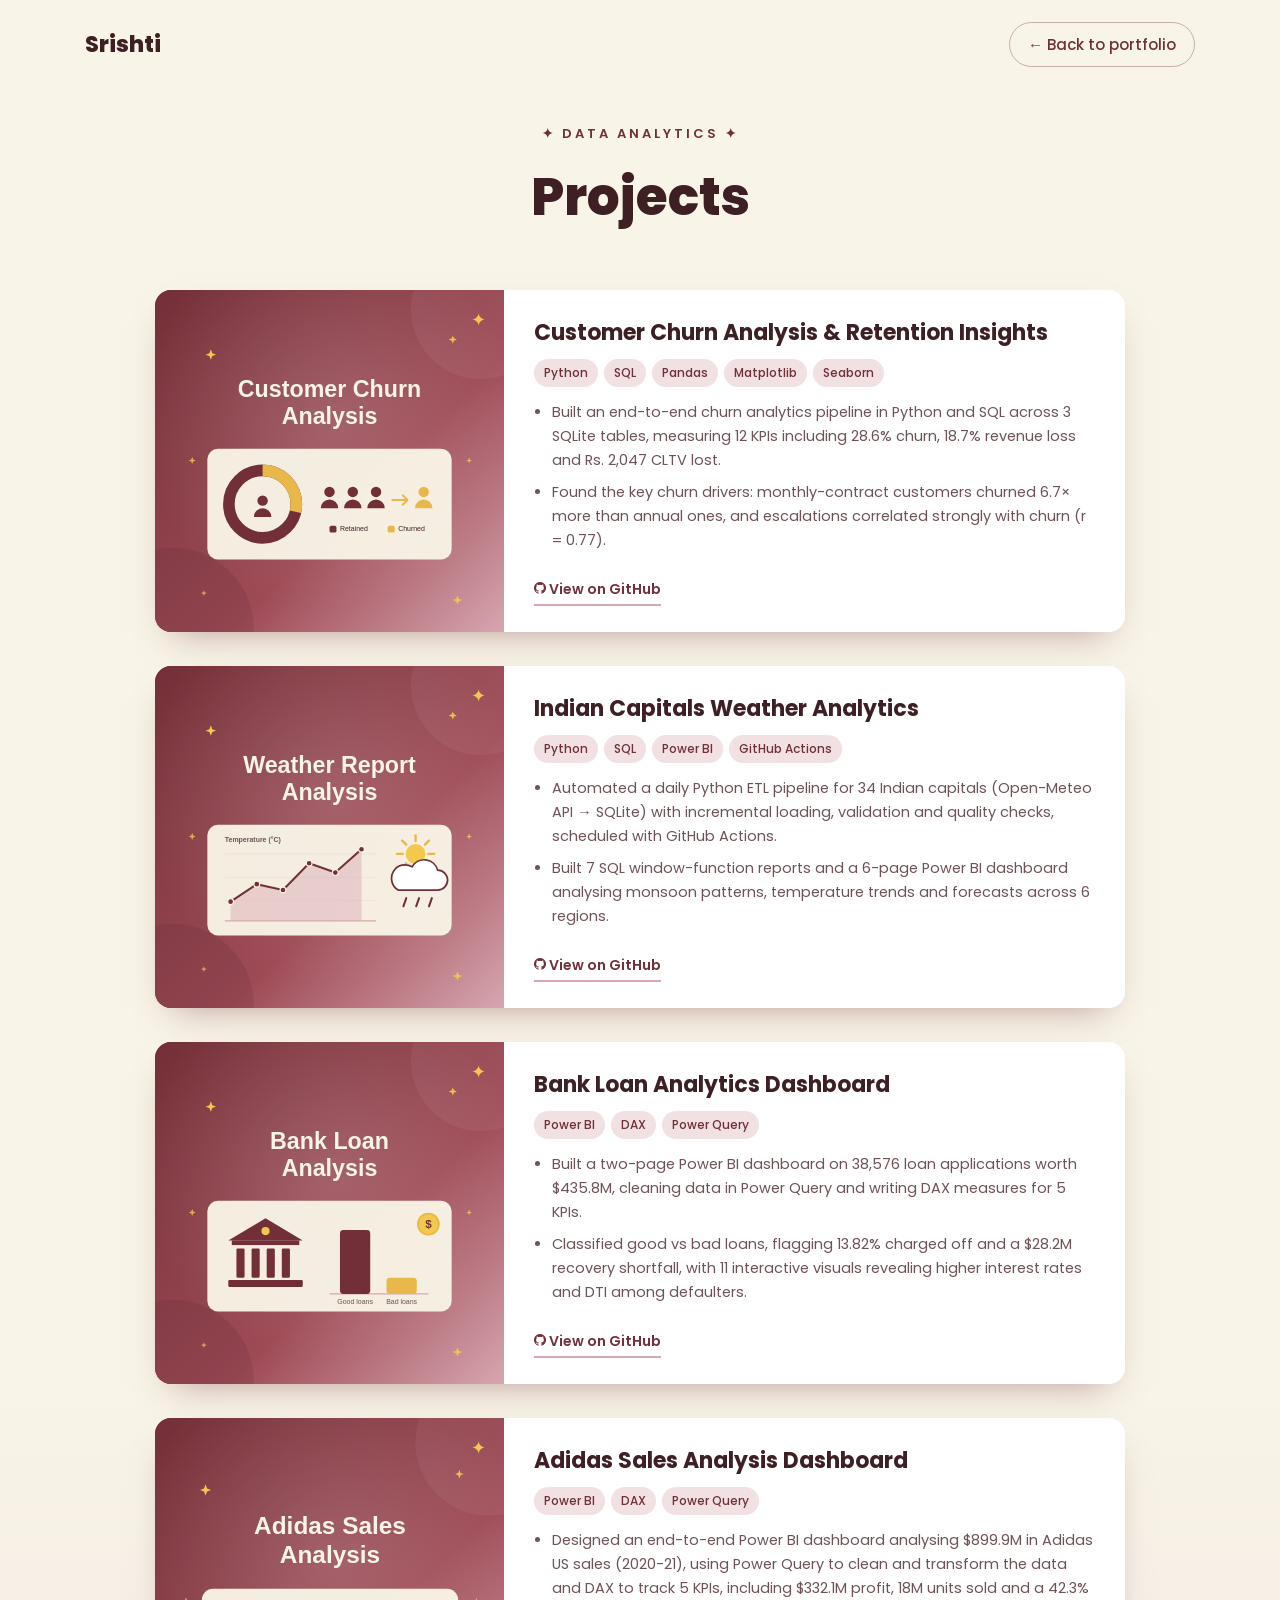
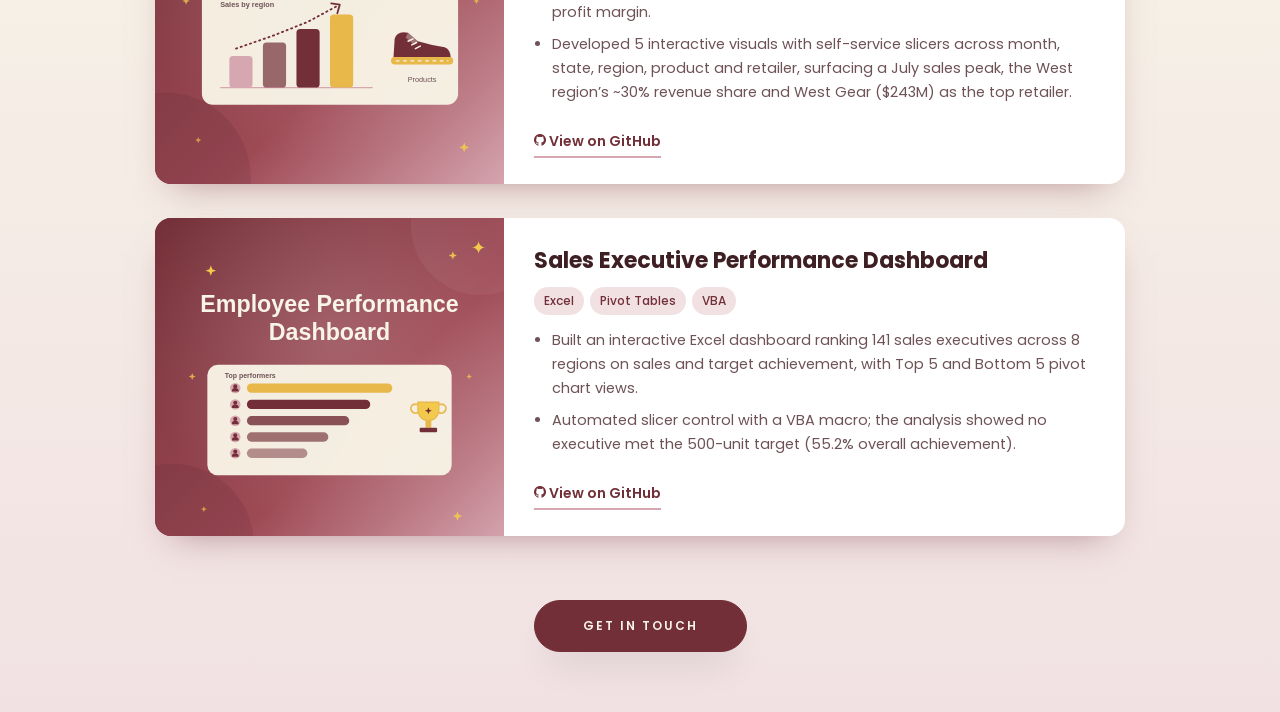
==== commit 148219c8: "Updated" ====
--- a/projects.html
+++ b/projects.html
@@ -29,10 +29,8 @@
 
       <section class="pj-list container" aria-label="Projects">
 
-        <!-- Project 1 -->
         <article class="pj-card">
           <div class="pj-media">
-            <span class="pj-num">01</span>
             <img src="images/project-customer-churn-analysis.svg" alt="Customer Churn Analysis">
           </div>
           <div class="pj-body">
@@ -46,10 +44,8 @@
           </div>
         </article>
 
-        <!-- Project 2 -->
         <article class="pj-card">
           <div class="pj-media">
-            <span class="pj-num">02</span>
             <img src="images/project-weather-report-analysis.svg" alt="Weather Report Analysis">
           </div>
           <div class="pj-body">
@@ -63,10 +59,8 @@
           </div>
         </article>
 
-        <!-- Project 3 -->
         <article class="pj-card">
           <div class="pj-media">
-            <span class="pj-num">03</span>
             <img src="images/project-bank-loan-analysis.svg" alt="Bank Loan Analysis">
           </div>
           <div class="pj-body">
@@ -80,10 +74,8 @@
           </div>
         </article>
 
-        <!-- Project 4 -->
         <article class="pj-card">
           <div class="pj-media">
-            <span class="pj-num">04</span>
             <img src="images/project-adidas-sales-analysis.svg" alt="Adidas Sales Analysis">
           </div>
           <div class="pj-body">
@@ -97,10 +89,8 @@
           </div>
         </article>
 
-        <!-- Project 5 -->
         <article class="pj-card">
           <div class="pj-media">
-            <span class="pj-num">05</span>
             <img src="images/project-employee-performance-analysis.svg" alt="Employee Performance Dashboard">
           </div>
           <div class="pj-body">
